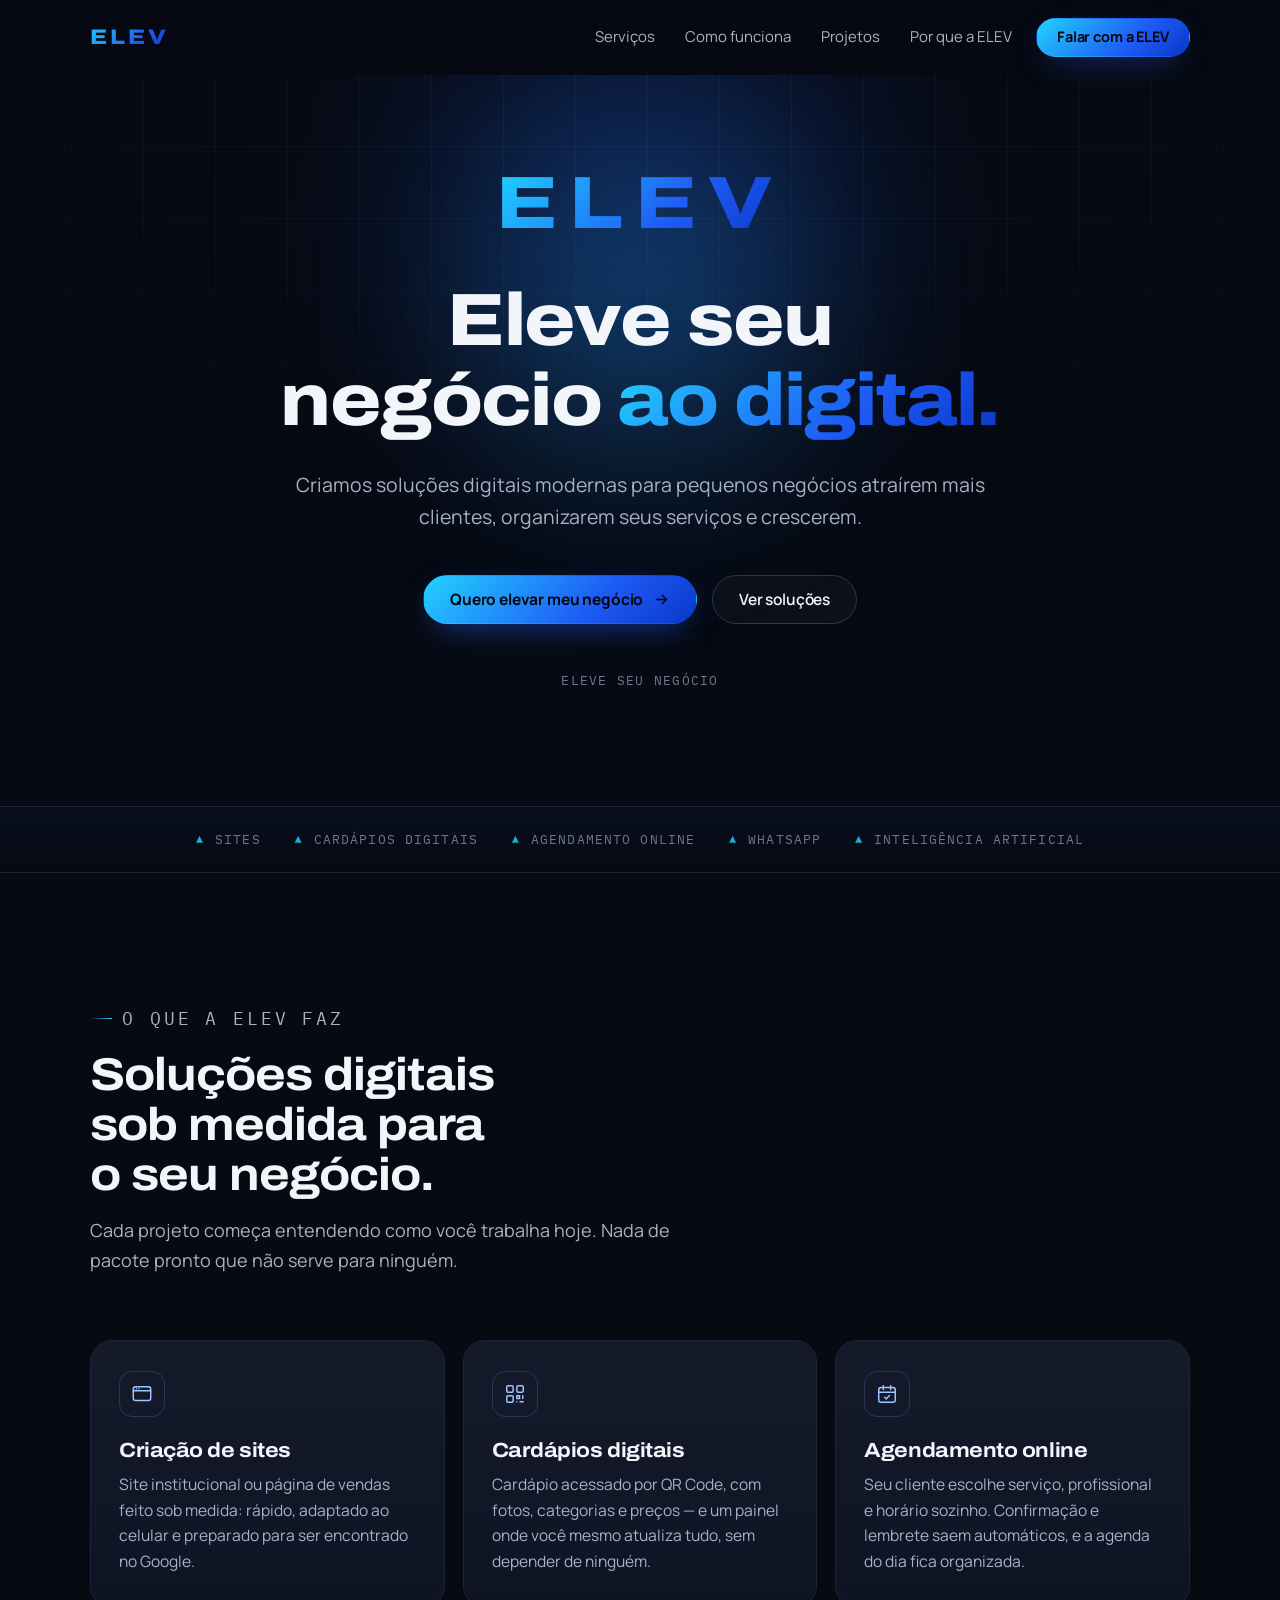
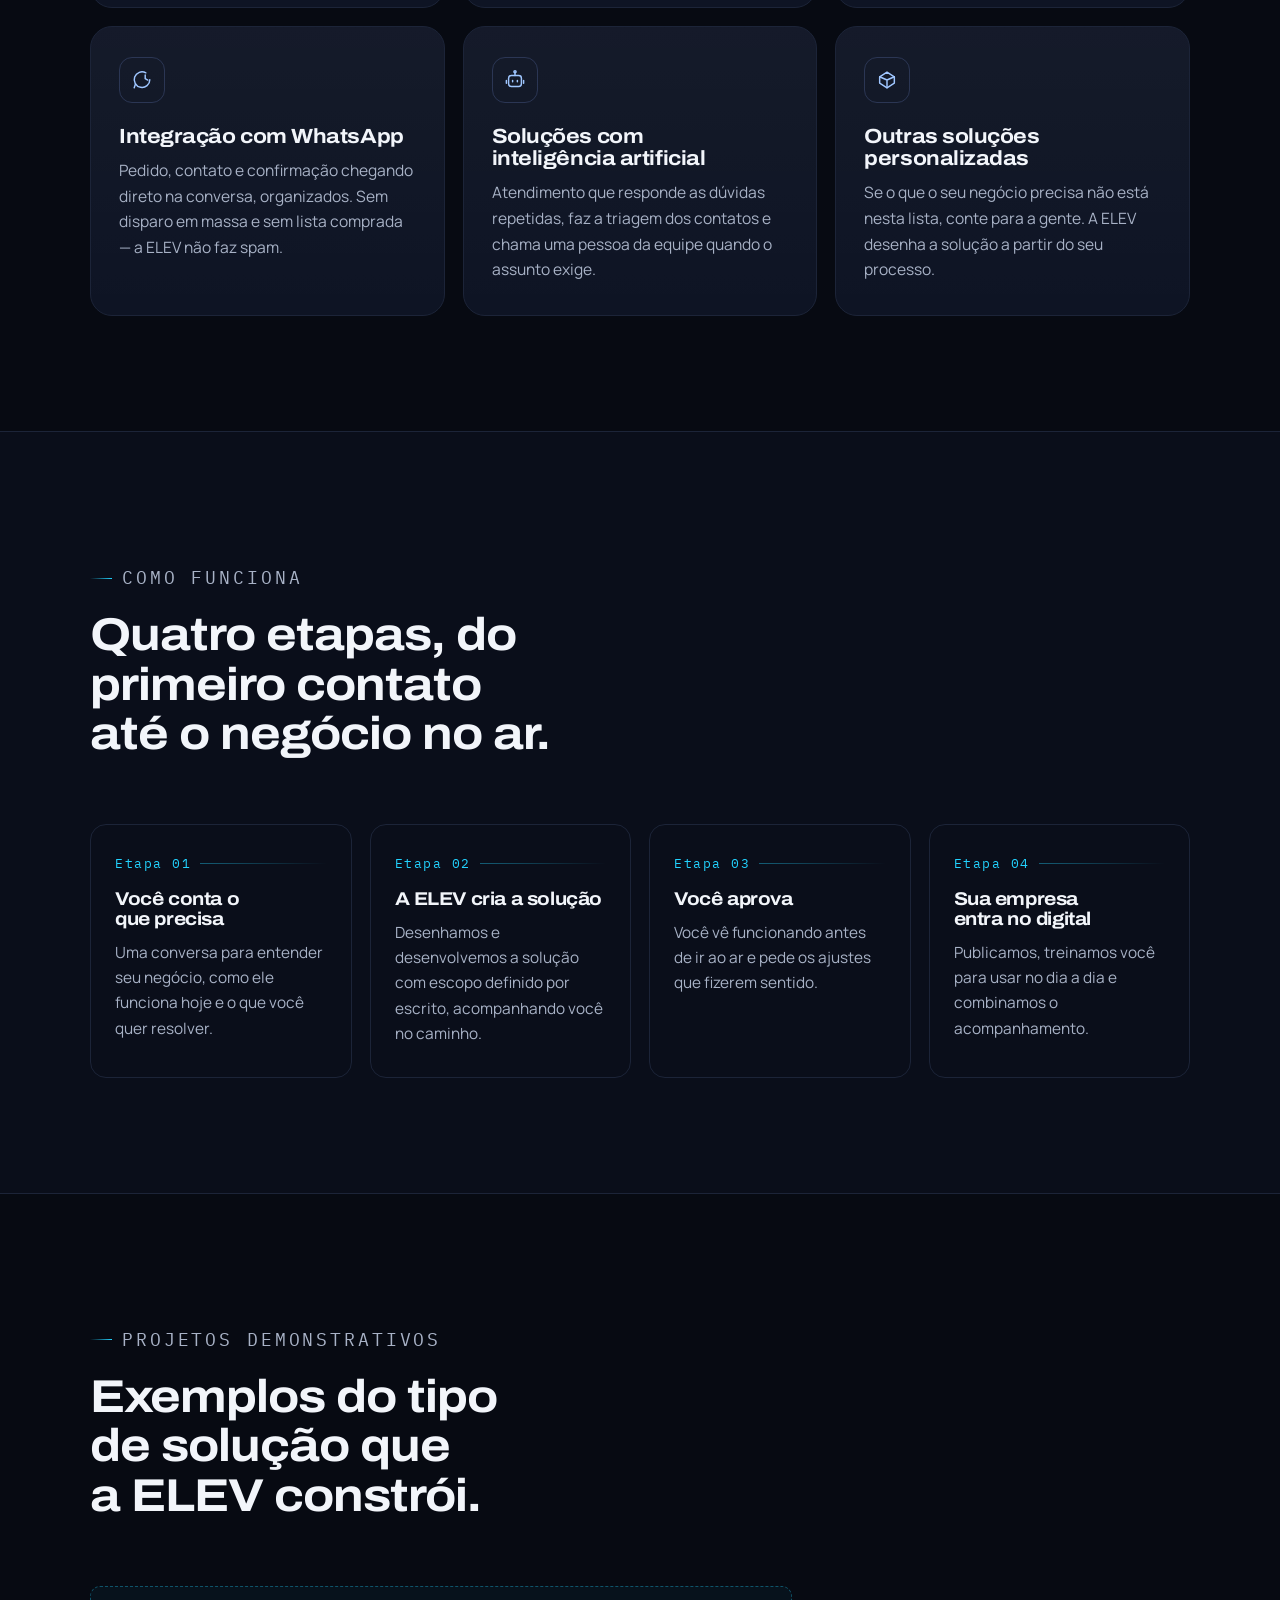
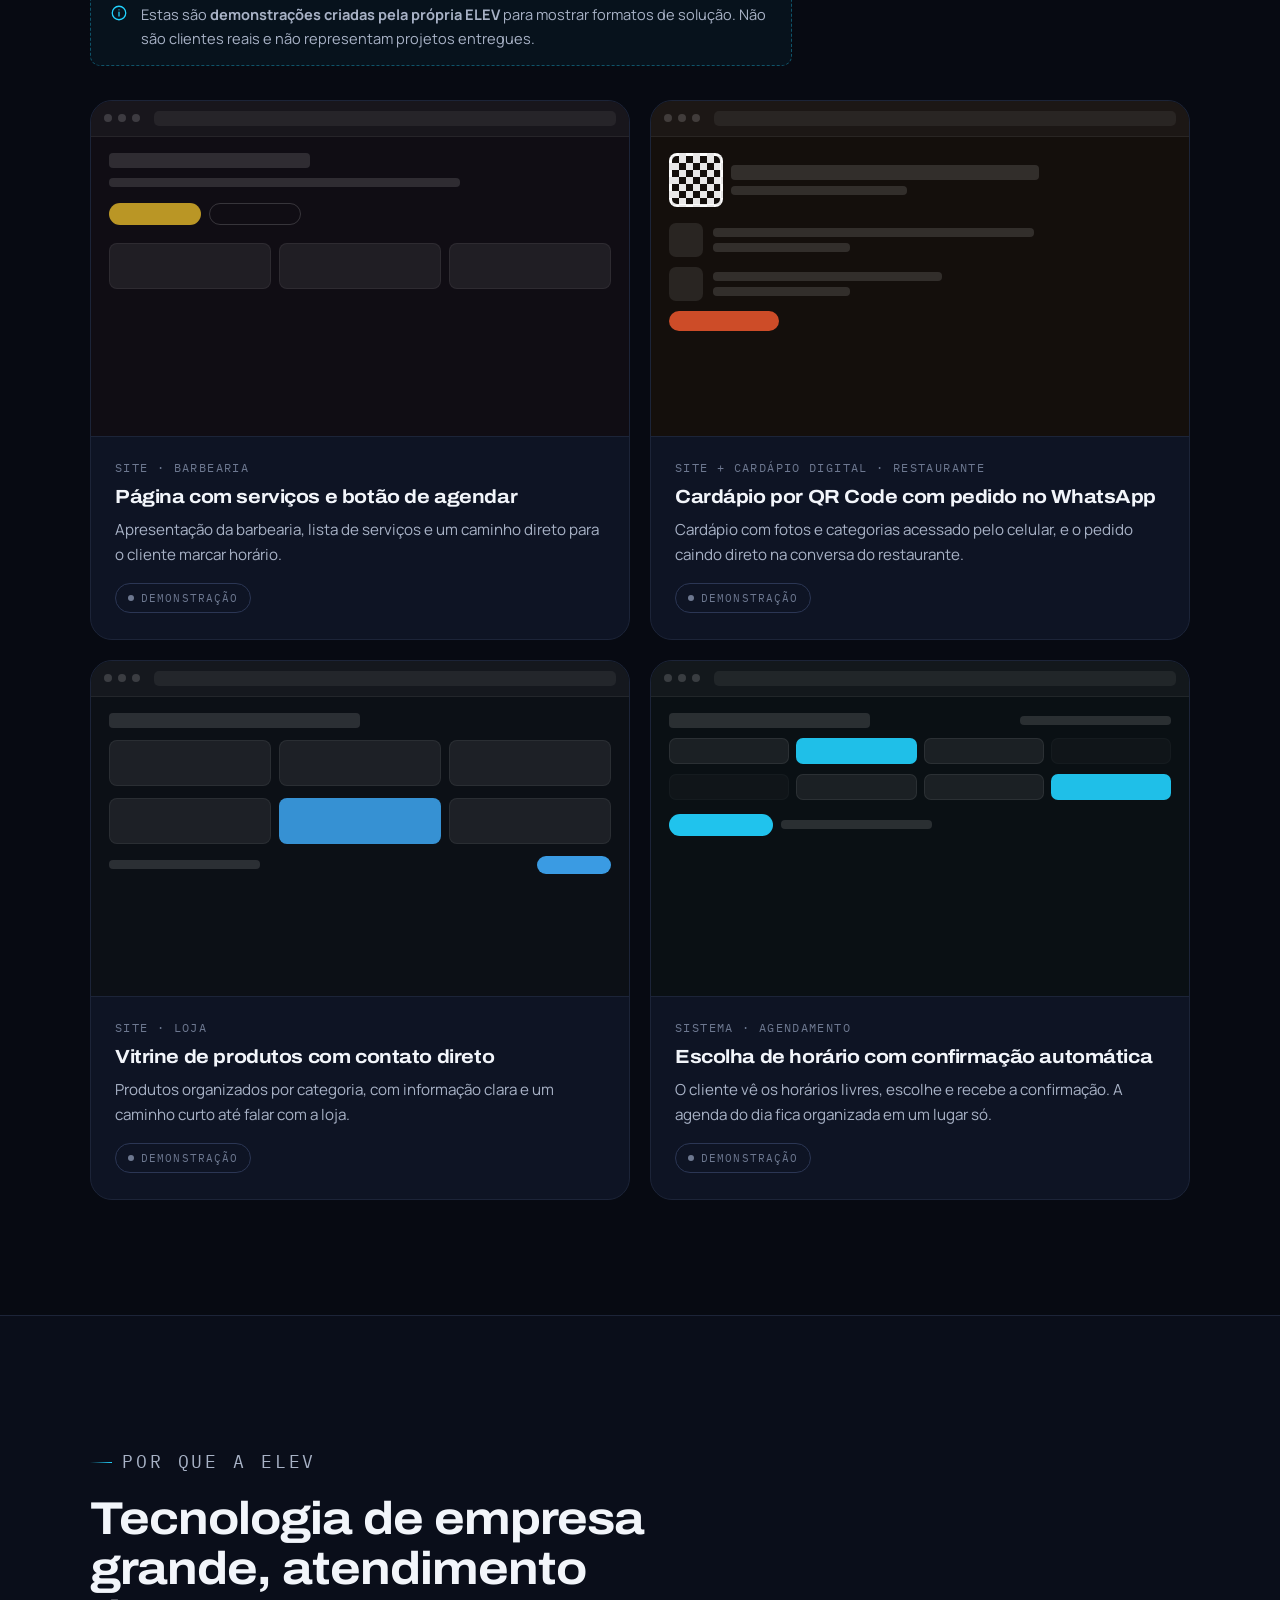
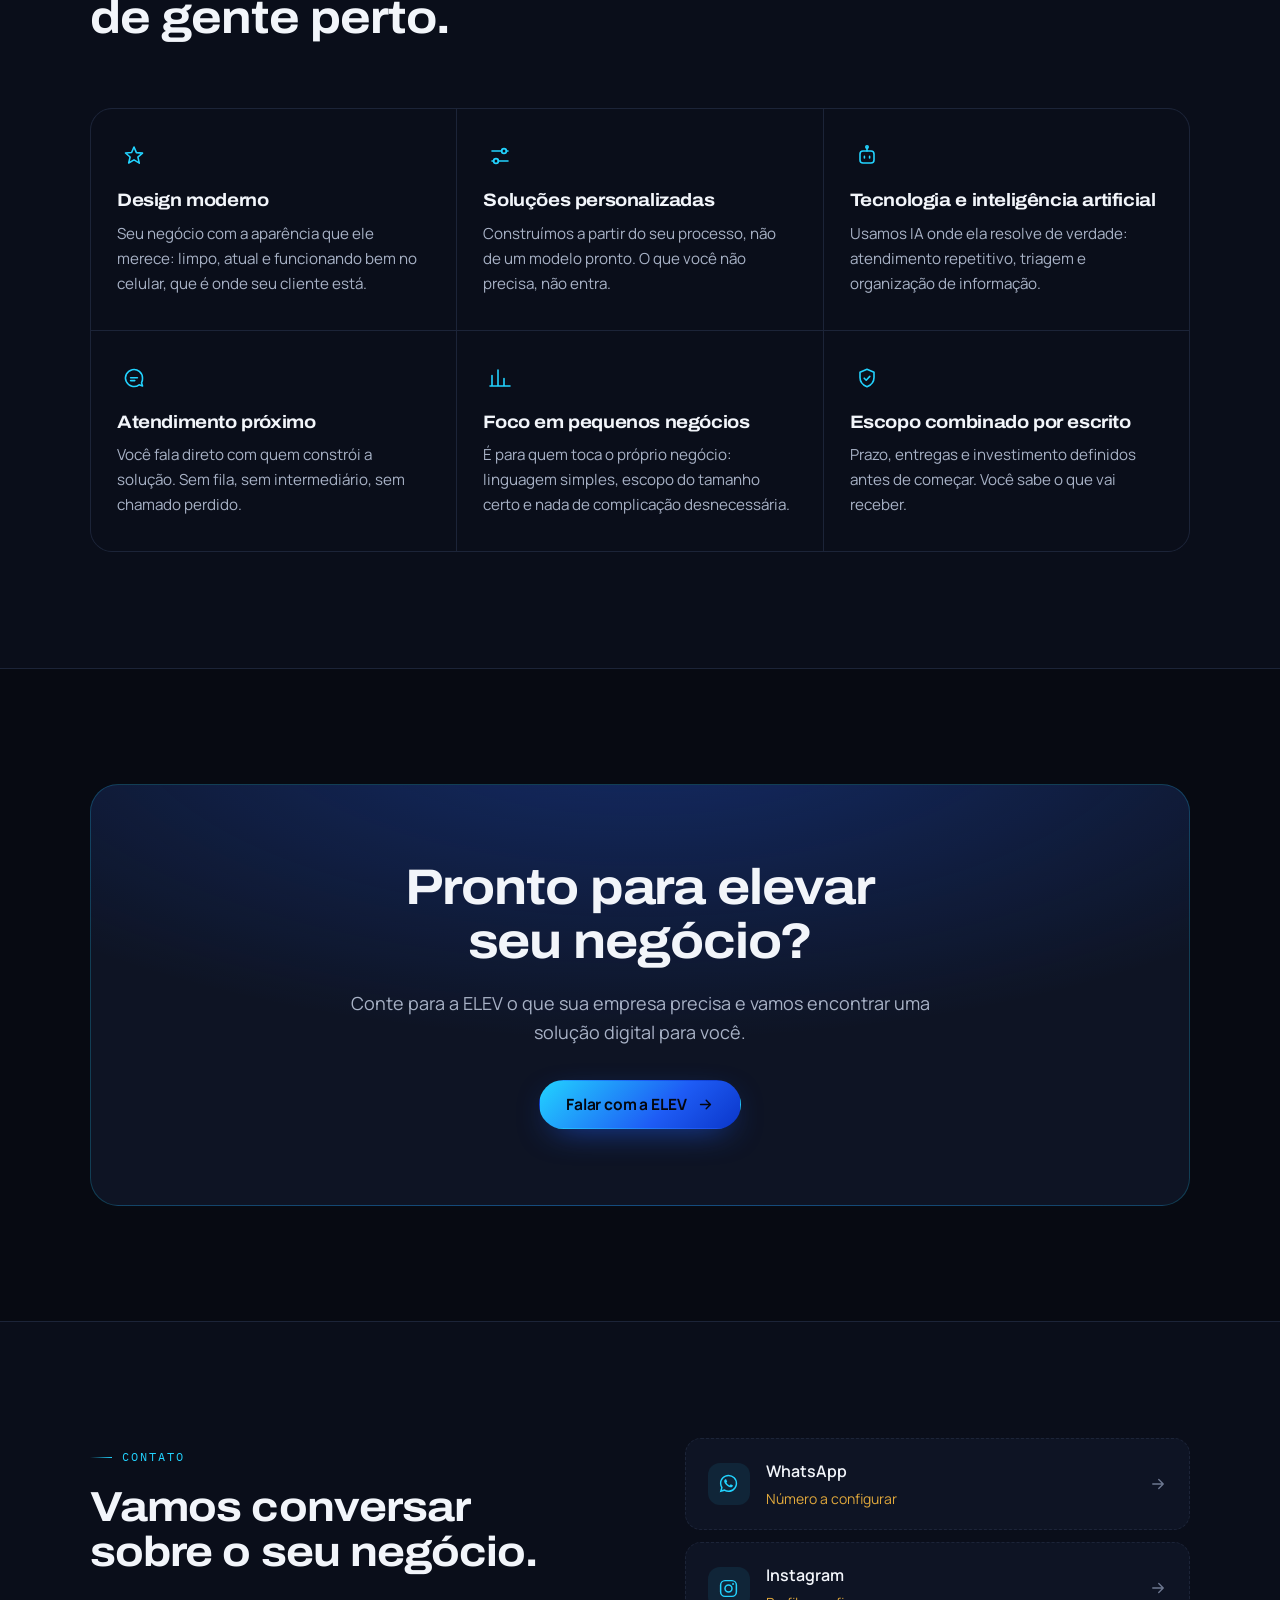
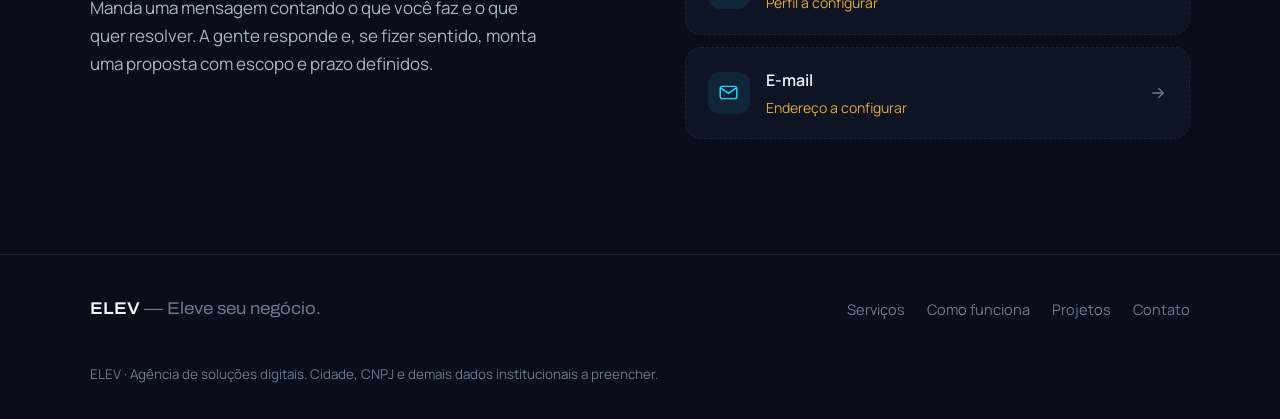
==== site/index.html @ c0f230d8 "Site institucional da ELEV: pagina unica, tema escuro, responsiva Vitrine comercial em site/index.ht" ====
<!doctype html>
<html lang="pt-BR">
<head>
<meta charset="utf-8">
<meta name="viewport" content="width=device-width, initial-scale=1">
<title>ELEV — Eleve seu negócio</title>
<meta name="description" content="A ELEV cria soluções digitais para pequenos negócios: sites, cardápios digitais, agendamento online, integração com WhatsApp e soluções com inteligência artificial.">
<meta name="theme-color" content="#070A12">
<meta property="og:title" content="ELEV — Eleve seu negócio">
<meta property="og:description" content="Soluções digitais modernas para pequenos negócios atraírem mais clientes, organizarem seus serviços e crescerem.">
<meta property="og:type" content="website">
<link rel="preconnect" href="https://fonts.googleapis.com">
<link rel="preconnect" href="https://fonts.gstatic.com" crossorigin>
<link rel="stylesheet" href="https://fonts.googleapis.com/css2?family=Archivo:wdth,wght@100..125,500..800&family=IBM+Plex+Mono:wght@500&family=Manrope:wght@400;500;600&display=swap">
<style>
/* ============================================================
   ELEV — identidade extraída da logo oficial
   ciano #22D3FF no vértice, azul elétrico #1E5CF5 na base,
   forma ascendente com corte diagonal.
   Tema escuro único e deliberado: toda cor é pintada explicitamente.
   ============================================================ */
:root{
  color-scheme: dark;

  --ground:      #070A12;
  --ground-2:    #0A0E1A;
  --surface:     #0E1424;
  --surface-2:   #131B2E;
  --line:        #1C2438;
  --line-strong: #2B3654;

  --ink:   #F2F5FA;
  --ink-2: #A8B2C6;
  --ink-3: #6D7890;

  --cyan:      #22D3FF;
  --blue:      #1E5CF5;
  --blue-deep: #0B36C9;
  --grad: linear-gradient(135deg, var(--cyan) 0%, var(--blue) 62%, var(--blue-deep) 100%);

  --r-sm: 10px;
  --r:    16px;
  --r-lg: 22px;

  --wrap: 1180px;
  --pad: clamp(20px, 5vw, 40px);
  --sec: clamp(76px, 9vw, 132px);

  --t: cubic-bezier(.2,.7,.3,1);
}

*, *::before, *::after{ box-sizing: border-box; }

html{ scroll-behavior: smooth; }
@media (prefers-reduced-motion: reduce){ html{ scroll-behavior: auto; } }

body{
  margin: 0;
  background: var(--ground);
  color: var(--ink);
  font: 400 17px/1.65 Manrope, ui-sans-serif, system-ui, sans-serif;
  -webkit-font-smoothing: antialiased;
  overflow-x: hidden;
}

h1, h2, h3{
  font-family: Archivo, ui-sans-serif, system-ui, sans-serif;
  font-weight: 700;
  font-stretch: 112%;
  letter-spacing: -.022em;
  text-wrap: balance;
  margin: 0;
  line-height: 1.08;
}
p{ margin: 0; }
a{ color: inherit; text-decoration: none; }
img, svg{ display: block; max-width: 100%; }
[hidden]{ display: none !important; }   /* sem isso, o alt da logo ausente vaza na tela */
::selection{ background: rgba(34,211,255,.26); }

:focus-visible{
  outline: 2px solid var(--cyan);
  outline-offset: 3px;
  border-radius: 6px;
}

.wrap{ width: 100%; max-width: var(--wrap); margin-inline: auto; padding-inline: var(--pad); }
.sec{ padding-block: var(--sec); position: relative; }

/* eyebrow ------------------------------------------------------ */
.eyebrow{
  font-family: "IBM Plex Mono", ui-monospace, monospace;
  font-size: 12px;
  letter-spacing: .16em;
  text-transform: uppercase;
  color: var(--cyan);
  display: inline-flex;
  align-items: center;
  gap: 10px;
  margin: 0 0 18px;
}
.eyebrow::before{
  content: "";
  width: 22px; height: 1px;
  background: linear-gradient(90deg, transparent, var(--cyan));
}

.sec-head{ max-width: 62ch; margin-bottom: clamp(40px, 5vw, 64px); }
.sec-head h2{ font-size: clamp(30px, 4.4vw, 46px); }
.sec-head p{ color: var(--ink-2); margin-top: 16px; font-size: clamp(16px, 1.6vw, 18px); }

/* botões ------------------------------------------------------- */
.btn{
  display: inline-flex; align-items: center; justify-content: center; gap: 10px;
  padding: 15px 26px;
  border-radius: 999px;
  font: 600 15.5px/1 Manrope, sans-serif;
  letter-spacing: -.01em;
  border: 1px solid transparent;
  cursor: pointer;
  transition: transform .28s var(--t), box-shadow .28s var(--t),
              background-color .28s var(--t), border-color .28s var(--t), color .28s var(--t);
  will-change: transform;
}
.btn-primary{
  background: var(--grad);
  color: #04060D;
  font-weight: 700;
  box-shadow: 0 10px 34px -14px rgba(30,92,245,.9);
}
.btn-primary:hover{ transform: translateY(-2px); box-shadow: 0 18px 44px -14px rgba(34,211,255,.65); }
.btn-ghost{
  background: rgba(255,255,255,.03);
  border-color: var(--line-strong);
  color: var(--ink);
}
.btn-ghost:hover{ transform: translateY(-2px); border-color: rgba(34,211,255,.5); background: rgba(34,211,255,.06); }
.btn svg{ width: 17px; height: 17px; flex: none; }

@media (prefers-reduced-motion: reduce){
  .btn:hover{ transform: none; }
}

/* header ------------------------------------------------------- */
.header{
  position: sticky; top: 0; z-index: 60;
  background: rgba(7,10,18,.72);
  backdrop-filter: blur(14px);
  border-bottom: 1px solid transparent;
  transition: border-color .3s var(--t), background-color .3s var(--t);
}
.header.stuck{ border-bottom-color: var(--line); background: rgba(7,10,18,.9); }
.header-in{
  display: flex; align-items: center; gap: 24px;
  height: 74px;
}
.brand{ display: flex; align-items: center; gap: 11px; margin-right: auto; }
.brand .mark{ height: 32px; width: auto; }
.brand .word{
  font-family: Archivo, sans-serif;
  font-weight: 800; font-stretch: 118%;
  font-size: 21px; letter-spacing: .14em;
  background: var(--grad);
  -webkit-background-clip: text; background-clip: text; color: transparent;
}
.nav{ display: flex; align-items: center; gap: 30px; }
.nav a{
  font-size: 15px; color: var(--ink-2);
  transition: color .2s var(--t);
  position: relative; padding-block: 4px;
}
.nav a::after{
  content: ""; position: absolute; left: 0; right: 100%; bottom: 0; height: 1px;
  background: var(--grad); transition: right .3s var(--t);
}
.nav a:hover{ color: var(--ink); }
.nav a:hover::after{ right: 0; }
.header .btn{ padding: 11px 20px; font-size: 14.5px; }

.menu-btn{
  display: none;
  width: 42px; height: 42px; padding: 0;
  align-items: center; justify-content: center;
  background: rgba(255,255,255,.04); border: 1px solid var(--line-strong);
  border-radius: 12px; color: var(--ink); cursor: pointer;
}
.menu-btn svg{ width: 20px; height: 20px; }

@media (max-width: 900px){
  .nav, .header .btn-desktop{ display: none; }
  .menu-btn{ display: inline-flex; }
  .header-in{ height: 66px; }
}

/* menu mobile */
.drawer{
  position: fixed; inset: 0; z-index: 70;
  background: rgba(4,6,12,.86);
  backdrop-filter: blur(8px);
  display: grid; place-items: start stretch;
  padding: 84px var(--pad) 32px;
  opacity: 0; visibility: hidden;
  transition: opacity .3s var(--t), visibility .3s var(--t);
}
.drawer[data-open="true"]{ opacity: 1; visibility: visible; }
.drawer nav{ display: grid; gap: 4px; align-content: start; }
.drawer nav a{
  font-family: Archivo, sans-serif; font-weight: 600; font-stretch: 108%;
  font-size: 25px; padding: 15px 0;
  border-bottom: 1px solid var(--line);
  color: var(--ink);
}
.drawer .btn{ margin-top: 28px; width: 100%; }
.drawer-close{
  position: absolute; top: 14px; right: var(--pad);
  width: 44px; height: 44px; display: grid; place-items: center;
  background: rgba(255,255,255,.04); border: 1px solid var(--line-strong);
  border-radius: 12px; color: var(--ink); cursor: pointer;
}

/* hero --------------------------------------------------------- */
.hero{
  position: relative;
  padding-top: clamp(56px, 8vw, 92px);
  padding-bottom: clamp(72px, 9vw, 120px);
  overflow: hidden;
}
.hero-bg{ position: absolute; inset: 0; pointer-events: none; overflow: hidden; }

/* malha técnica, apagando nas bordas */
.hero-bg .grid{
  position: absolute; inset: -1px;
  background-image:
    linear-gradient(to right, rgba(120,150,220,.07) 1px, transparent 1px),
    linear-gradient(to bottom, rgba(120,150,220,.07) 1px, transparent 1px);
  background-size: 72px 72px;
  -webkit-mask-image: radial-gradient(120% 78% at 50% 8%, #000 8%, transparent 72%);
          mask-image: radial-gradient(120% 78% at 50% 8%, #000 8%, transparent 72%);
}
/* brilhos que respiram — a única animação ambiente da página */
.hero-bg .glow{
  position: absolute; border-radius: 50%;
  filter: blur(90px);
  animation: breathe 14s ease-in-out infinite;
}
.hero-bg .glow.a{
  width: min(52vw, 620px); aspect-ratio: 1;
  top: -22%; left: 50%; translate: -50% 0;
  background: radial-gradient(circle, rgba(30,92,245,.42), transparent 68%);
}
.hero-bg .glow.b{
  width: min(38vw, 440px); aspect-ratio: 1;
  top: 2%; left: 50%; translate: -50% 0;
  background: radial-gradient(circle, rgba(34,211,255,.24), transparent 66%);
  animation-delay: -7s;
}
@keyframes breathe{
  0%, 100%{ opacity: .72; transform: scale(1); }
  50%     { opacity: 1;   transform: scale(1.08); }
}
@media (prefers-reduced-motion: reduce){
  .hero-bg .glow{ animation: none; }
}

.hero-in{ position: relative; text-align: center; display: grid; justify-items: center; }

.hero-logo{ margin-bottom: clamp(26px, 4vw, 40px); display: grid; justify-items: center; gap: 14px; }
.hero-logo img{ height: clamp(84px, 13vw, 128px); width: auto; }
/* Reserva tipográfica enquanto o arquivo oficial da logo não está em
   assets/logo-elev.png. Não é o símbolo — é só o nome, em tipografia. */
.hero-logo .fallback{
  font-family: Archivo, sans-serif; font-weight: 800; font-stretch: 120%;
  font-size: clamp(46px, 8vw, 74px); letter-spacing: .16em; line-height: 1;
  background: var(--grad);
  -webkit-background-clip: text; background-clip: text; color: transparent;
}
.hero h1{
  font-size: clamp(38px, 6.6vw, 74px);
  font-weight: 800;
  max-width: 15ch;
}
.hero h1 em{
  font-style: normal;
  background: var(--grad);
  -webkit-background-clip: text; background-clip: text; color: transparent;
}
.hero .sub{
  color: var(--ink-2);
  font-size: clamp(16.5px, 2vw, 19.5px);
  max-width: 58ch;
  margin-top: clamp(20px, 2.6vw, 28px);
}
.hero-cta{ display: flex; flex-wrap: wrap; gap: 14px; justify-content: center; margin-top: clamp(30px, 4vw, 42px); }
.hero-tag{
  margin-top: clamp(30px, 4vw, 46px);
  font-family: "IBM Plex Mono", monospace; font-size: 12.5px; letter-spacing: .1em;
  text-transform: uppercase; color: var(--ink-3);
}
@media (max-width: 560px){
  .hero-cta{ flex-direction: column; align-items: stretch; width: 100%; }
  .hero-cta .btn{ width: 100%; }
}

/* entrada do hero: puramente CSS, sem depender de JS */
@media (prefers-reduced-motion: no-preference){
  .hero-logo, .hero h1, .hero .sub, .hero-cta, .hero-tag{
    animation: rise .8s var(--t) backwards;
  }
  .hero h1{ animation-delay: .08s; }
  .hero .sub{ animation-delay: .16s; }
  .hero-cta{ animation-delay: .24s; }
  .hero-tag{ animation-delay: .32s; }
}
@keyframes rise{ from{ opacity: 0; transform: translateY(16px); } }

/* faixa de serviços em resumo (ancora o hero na oferta real) ----- */
.strip{
  border-block: 1px solid var(--line);
  background: linear-gradient(180deg, rgba(30,92,245,.05), transparent);
}
.strip ul{
  list-style: none; margin: 0; padding: 22px 0;
  display: flex; flex-wrap: wrap; justify-content: center; gap: 10px 34px;
  font-family: "IBM Plex Mono", monospace; font-size: 12.5px;
  letter-spacing: .09em; text-transform: uppercase; color: var(--ink-3);
}
.strip li{ display: flex; align-items: center; gap: 12px; }
.strip li::before{
  content: ""; width: 7px; height: 7px; flex: none;
  clip-path: polygon(50% 0, 100% 100%, 0 100%);
  background: var(--cyan); opacity: .8;
}

/* cards de serviço --------------------------------------------- */
.cards{
  display: grid; gap: 18px;
  grid-template-columns: repeat(3, 1fr);
}
@media (max-width: 980px){ .cards{ grid-template-columns: repeat(2, 1fr); } }
@media (max-width: 620px){ .cards{ grid-template-columns: 1fr; } }

.card{
  position: relative;
  padding: 30px 28px 32px;
  border: 1px solid var(--line);
  border-radius: var(--r-lg);
  background:
    linear-gradient(180deg, rgba(255,255,255,.028), rgba(255,255,255,0)) ,
    var(--surface);
  overflow: hidden;
  transition: border-color .35s var(--t), transform .35s var(--t), background-color .35s var(--t);
}
/* o vértice da logo aparece no hover, no canto superior do card */
.card::before{
  content: "";
  position: absolute; top: -70px; left: 50%; translate: -50% 0;
  width: 220px; height: 140px;
  background: radial-gradient(closest-side, rgba(34,211,255,.28), transparent);
  opacity: 0; transition: opacity .4s var(--t);
}
.card:hover{ transform: translateY(-4px); border-color: rgba(34,211,255,.34); }
.card:hover::before{ opacity: 1; }
.card:hover .card-icon{ border-color: rgba(34,211,255,.45); color: var(--cyan); }

.card-icon{
  position: relative;
  width: 46px; height: 46px; display: grid; place-items: center;
  border: 1px solid var(--line-strong); border-radius: 13px;
  color: #9FC6FF; margin-bottom: 22px;
  transition: color .35s var(--t), border-color .35s var(--t);
}
.card-icon svg{ width: 22px; height: 22px; }
.card h3{ position: relative; font-size: 20.5px; font-weight: 700; }
.card p{ position: relative; color: var(--ink-2); font-size: 15.6px; margin-top: 11px; }

@media (prefers-reduced-motion: reduce){ .card:hover{ transform: none; } }

/* etapas ------------------------------------------------------- */
.steps{ display: grid; gap: 18px; grid-template-columns: repeat(4, 1fr); counter-reset: step; }
@media (max-width: 980px){ .steps{ grid-template-columns: repeat(2, 1fr); } }
@media (max-width: 560px){ .steps{ grid-template-columns: 1fr; } }

.step{
  position: relative; padding: 28px 24px 30px;
  border: 1px solid var(--line); border-radius: var(--r);
  background: var(--ground-2);
  transition: border-color .35s var(--t);
}
.step:hover{ border-color: var(--line-strong); }
.step .n{
  font-family: "IBM Plex Mono", monospace; font-size: 12.5px; letter-spacing: .12em;
  color: var(--cyan); display: flex; align-items: center; gap: 9px; margin-bottom: 16px;
}
.step .n::after{ content: ""; height: 1px; flex: 1; background: linear-gradient(90deg, rgba(34,211,255,.4), transparent); }
.step h3{ font-size: 18.5px; }
.step p{ color: var(--ink-2); font-size: 15.4px; margin-top: 10px; }

/* projetos demonstrativos -------------------------------------- */
.demo-aviso{
  display: flex; align-items: flex-start; gap: 13px;
  padding: 15px 19px; margin-bottom: 34px;
  border: 1px dashed rgba(34,211,255,.34);
  border-radius: var(--r-sm);
  background: rgba(34,211,255,.045);
  color: var(--ink-2); font-size: 14.6px; max-width: 78ch;
}
.demo-aviso svg{ width: 18px; height: 18px; color: var(--cyan); flex: none; margin-top: 2px; }

.demos{ display: grid; gap: 20px; grid-template-columns: repeat(2, 1fr); }
@media (max-width: 780px){ .demos{ grid-template-columns: 1fr; } }

.demo{
  border: 1px solid var(--line); border-radius: var(--r-lg);
  background: var(--surface); overflow: hidden;
  transition: border-color .35s var(--t), transform .35s var(--t);
}
.demo:hover{ transform: translateY(-4px); border-color: var(--line-strong); }
@media (prefers-reduced-motion: reduce){ .demo:hover{ transform: none; } }

.shot{
  aspect-ratio: 16 / 10;
  background: var(--sh-bg, #0B1120);
  border-bottom: 1px solid var(--line);
  padding: 0; overflow: hidden;
  display: grid; grid-template-rows: auto 1fr;
}
.shot-bar{
  display: flex; align-items: center; gap: 6px;
  padding: 10px 13px;
  background: rgba(255,255,255,.035);
  border-bottom: 1px solid rgba(255,255,255,.06);
}
.shot-bar i{ width: 8px; height: 8px; border-radius: 50%; background: rgba(255,255,255,.16); }
.shot-bar span{
  margin-left: 8px; height: 15px; flex: 1; border-radius: 5px;
  background: rgba(255,255,255,.06);
}
.shot-body{ padding: 16px 18px; display: grid; align-content: start; gap: 10px; overflow: hidden; }

/* peças do wireframe */
.bar{ height: 9px; border-radius: 4px; background: rgba(255,255,255,.13); }
.bar.w70{ width: 70%; } .bar.w50{ width: 50%; } .bar.w40{ width: 40%; } .bar.w30{ width: 30%; }
.bar.tall{ height: 15px; }
.bar.accent{ background: var(--sh-accent, #22D3FF); opacity: .9; }
.pill{
  height: 22px; width: 92px; border-radius: 999px;
  background: var(--sh-accent, #22D3FF); opacity: .92;
}
.pill.ghost{ background: transparent; border: 1px solid rgba(255,255,255,.18); }
.row{ display: flex; gap: 8px; align-items: center; }
.tiles{ display: grid; grid-template-columns: repeat(3, 1fr); gap: 8px; margin-top: 2px; }
.tile{ height: 46px; border-radius: 8px; background: rgba(255,255,255,.07); border: 1px solid rgba(255,255,255,.06); }
.tile.on{ background: var(--sh-accent, #22D3FF); opacity: .85; border-color: transparent; }
.slots{ display: grid; grid-template-columns: repeat(4, 1fr); gap: 7px; }
.slot{ height: 26px; border-radius: 7px; background: rgba(255,255,255,.07); border: 1px solid rgba(255,255,255,.07); }
.slot.on{ background: var(--sh-accent, #22D3FF); opacity: .9; border-color: transparent; }
.slot.off{ opacity: .35; }
.qr{
  width: 54px; height: 54px; border-radius: 8px; flex: none;
  background:
    conic-gradient(from 0deg, rgba(255,255,255,.9) 25%, transparent 0 50%, rgba(255,255,255,.9) 0 75%, transparent 0);
  background-size: 14px 14px;
  border: 3px solid rgba(255,255,255,.9);
}
.list-item{ display: flex; align-items: center; gap: 10px; }
.thumb{ width: 34px; height: 34px; border-radius: 7px; background: rgba(255,255,255,.09); flex: none; }
.grow{ flex: 1; display: grid; gap: 6px; }

.demo-meta{ padding: 22px 24px 26px; }
.demo-meta .tipo{
  font-family: "IBM Plex Mono", monospace; font-size: 11.5px; letter-spacing: .12em;
  text-transform: uppercase; color: var(--ink-3);
}
.demo-meta h3{ font-size: 19px; margin-top: 9px; }
.demo-meta p{ color: var(--ink-2); font-size: 15.2px; margin-top: 9px; }
.badge-demo{
  display: inline-flex; align-items: center; gap: 7px;
  margin-top: 16px; padding: 5px 12px;
  border: 1px solid var(--line-strong); border-radius: 999px;
  font-family: "IBM Plex Mono", monospace; font-size: 11px;
  letter-spacing: .1em; text-transform: uppercase; color: var(--ink-3);
}
.badge-demo::before{ content: ""; width: 6px; height: 6px; border-radius: 50%; background: var(--ink-3); }

/* por que a elev ----------------------------------------------- */
.why{ display: grid; grid-template-columns: repeat(3, 1fr); gap: 1px; background: var(--line);
      border: 1px solid var(--line); border-radius: var(--r-lg); overflow: hidden; }
@media (max-width: 900px){ .why{ grid-template-columns: repeat(2, 1fr); } }
@media (max-width: 600px){ .why{ grid-template-columns: 1fr; } }
.why-item{
  background: var(--ground-2); padding: 30px 26px 34px;
  transition: background-color .35s var(--t);
}
.why-item:hover{ background: var(--surface-2); }
.why-item .k{
  width: 34px; height: 34px; margin-bottom: 18px;
  display: grid; place-items: center; color: var(--cyan);
}
.why-item .k svg{ width: 24px; height: 24px; }
.why-item h3{ font-size: 18px; }
.why-item p{ color: var(--ink-2); font-size: 15.2px; margin-top: 10px; }

/* cta ----------------------------------------------------------- */
.cta-box{
  position: relative; overflow: hidden;
  border: 1px solid rgba(34,211,255,.22);
  border-radius: 28px;
  padding: clamp(44px, 6vw, 76px) var(--pad);
  text-align: center;
  background:
    radial-gradient(120% 130% at 50% -20%, rgba(30,92,245,.34), transparent 62%),
    var(--surface);
}
.cta-box h2{ font-size: clamp(30px, 4.6vw, 50px); max-width: 18ch; margin-inline: auto; }
.cta-box p{ color: var(--ink-2); max-width: 54ch; margin: 20px auto 0; font-size: clamp(16px, 1.8vw, 18px); }
.cta-box .btn{ margin-top: 32px; }

/* contato ------------------------------------------------------- */
.contato{ display: grid; grid-template-columns: 1.05fr 1fr; gap: clamp(28px, 5vw, 64px); align-items: start; }
@media (max-width: 860px){ .contato{ grid-template-columns: 1fr; } }

.canais{ display: grid; gap: 12px; }
.canal{
  display: flex; align-items: center; gap: 16px;
  padding: 19px 22px;
  border: 1px solid var(--line); border-radius: var(--r);
  background: var(--surface);
  transition: border-color .3s var(--t), transform .3s var(--t), background-color .3s var(--t);
}
.canal:hover{ border-color: rgba(34,211,255,.4); transform: translateX(3px); background: var(--surface-2); }
.canal .ic{ width: 42px; height: 42px; flex: none; display: grid; place-items: center;
  border-radius: 12px; background: rgba(34,211,255,.09); color: var(--cyan); }
.canal .ic svg{ width: 21px; height: 21px; }
.canal .txt{ display: grid; gap: 3px; min-width: 0; }
.canal .txt b{ font-weight: 600; font-size: 16px; }
.canal .txt span{ color: var(--ink-3); font-size: 14px; word-break: break-word; }
.canal .seta{ margin-left: auto; color: var(--ink-3); flex: none; }
.canal[data-pendente="true"]{ border-style: dashed; cursor: default; }
.canal[data-pendente="true"]:hover{ transform: none; border-color: var(--line-strong); }
.canal[data-pendente="true"] .txt span{ color: #E0A83C; }

@media (prefers-reduced-motion: reduce){ .canal:hover{ transform: none; } }

/* rodapé -------------------------------------------------------- */
.footer{ border-top: 1px solid var(--line); background: var(--ground-2); }
.footer-in{
  display: flex; flex-wrap: wrap; gap: 26px 40px;
  align-items: center; justify-content: space-between;
  padding-block: 40px;
}
.footer .slogan{ font-family: Archivo, sans-serif; font-weight: 600; font-stretch: 110%; font-size: 17px; }
.footer .slogan span{ color: var(--ink-3); font-weight: 400; }
.footer-links{ display: flex; flex-wrap: wrap; gap: 22px; font-size: 14.6px; color: var(--ink-3); }
.footer-links a:hover{ color: var(--ink); }
.footer .fine{ width: 100%; color: var(--ink-3); font-size: 13.4px; padding-bottom: 34px; }

/* reveal: some só quando o JS assume o controle, e sempre volta ---- */
.js .reveal{ opacity: 0; transform: translateY(18px); }
.js .reveal.in{
  opacity: 1; transform: none;
  transition: opacity .7s var(--t), transform .7s var(--t);
}
@media (prefers-reduced-motion: reduce){
  .js .reveal{ opacity: 1; transform: none; }
}
</style>
</head>
<body>

<a class="btn btn-ghost" href="#conteudo" style="position:absolute;left:-9999px;top:0" onfocus="this.style.left='12px';this.style.top='12px';this.style.zIndex='99'" onblur="this.style.left='-9999px'">Pular para o conteúdo</a>

<!-- ============================ HEADER ============================ -->
<header class="header" id="header">
  <div class="wrap header-in">
    <a class="brand" href="#topo" aria-label="ELEV — página inicial">
      <img class="mark" src="assets/logo-elev.png" alt="" data-logo hidden>
      <span class="word">ELEV</span>
    </a>

    <nav class="nav" aria-label="Navegação principal">
      <a href="#servicos">Serviços</a>
      <a href="#como-funciona">Como funciona</a>
      <a href="#projetos">Projetos</a>
      <a href="#por-que">Por que a ELEV</a>
    </nav>

    <a class="btn btn-primary btn-desktop" href="#contato">Falar com a ELEV</a>

    <button class="menu-btn" id="menuBtn" aria-label="Abrir menu" aria-expanded="false" aria-controls="drawer">
      <svg viewBox="0 0 24 24" fill="none" stroke="currentColor" stroke-width="1.8" stroke-linecap="round"><path d="M4 7h16M4 12h16M4 17h16"/></svg>
    </button>
  </div>
</header>

<div class="drawer" id="drawer" data-open="false">
  <button class="drawer-close" id="drawerClose" aria-label="Fechar menu">
    <svg viewBox="0 0 24 24" width="20" height="20" fill="none" stroke="currentColor" stroke-width="1.8" stroke-linecap="round"><path d="M6 6l12 12M18 6L6 18"/></svg>
  </button>
  <nav aria-label="Navegação">
    <a href="#servicos">Serviços</a>
    <a href="#como-funciona">Como funciona</a>
    <a href="#projetos">Projetos</a>
    <a href="#por-que">Por que a ELEV</a>
    <a href="#contato">Contato</a>
    <a class="btn btn-primary" href="#contato">Falar com a ELEV</a>
  </nav>
</div>

<main id="conteudo">

<!-- ============================= HERO ============================= -->
<section class="hero" id="topo">
  <div class="hero-bg" aria-hidden="true">
    <div class="grid"></div>
    <div class="glow a"></div>
    <div class="glow b"></div>
  </div>

  <div class="wrap hero-in">
    <div class="hero-logo">
      <!-- Coloque o arquivo oficial em site/assets/logo-elev.png (ou .svg).
           Enquanto ele não existir, fica só o nome em tipografia. -->
      <img src="assets/logo-elev.png" alt="ELEV" data-logo hidden>
      <span class="fallback" data-logo-fallback>ELEV</span>
    </div>

    <h1>Eleve seu negócio <em>ao digital.</em></h1>

    <p class="sub">Criamos soluções digitais modernas para pequenos negócios atraírem mais clientes, organizarem seus serviços e crescerem.</p>

    <div class="hero-cta">
      <a class="btn btn-primary" href="#contato">
        Quero elevar meu negócio
        <svg viewBox="0 0 24 24" fill="none" stroke="currentColor" stroke-width="2" stroke-linecap="round" stroke-linejoin="round"><path d="M5 12h13M13 6l6 6-6 6"/></svg>
      </a>
      <a class="btn btn-ghost" href="#servicos">Ver soluções</a>
    </div>

    <p class="hero-tag">Eleve seu negócio</p>
  </div>
</section>

<div class="strip">
  <div class="wrap">
    <ul>
      <li>Sites</li>
      <li>Cardápios digitais</li>
      <li>Agendamento online</li>
      <li>WhatsApp</li>
      <li>Inteligência artificial</li>
    </ul>
  </div>
</div>

<!-- =========================== SERVIÇOS =========================== -->
<section class="sec" id="servicos">
  <div class="wrap">
    <div class="sec-head reveal">
      <p class="eyebrow">O que a ELEV faz</p>
      <h2>Soluções digitais sob medida para o seu negócio.</h2>
      <p>Cada projeto começa entendendo como você trabalha hoje. Nada de pacote pronto que não serve para ninguém.</p>
    </div>

    <div class="cards">
      <article class="card reveal">
        <div class="card-icon">
          <svg viewBox="0 0 24 24" fill="none" stroke="currentColor" stroke-width="1.6" stroke-linecap="round" stroke-linejoin="round"><rect x="2.5" y="4" width="19" height="15" rx="2.5"/><path d="M2.5 8.5h19M6 6.2h.01M8.6 6.2h.01"/></svg>
        </div>
        <h3>Criação de sites</h3>
        <p>Site institucional ou página de vendas feito sob medida: rápido, adaptado ao celular e preparado para ser encontrado no Google.</p>
      </article>

      <article class="card reveal">
        <div class="card-icon">
          <svg viewBox="0 0 24 24" fill="none" stroke="currentColor" stroke-width="1.6" stroke-linecap="round" stroke-linejoin="round"><rect x="3" y="3" width="7" height="7" rx="1.6"/><rect x="14" y="3" width="7" height="7" rx="1.6"/><rect x="3" y="14" width="7" height="7" rx="1.6"/><path d="M14 14h3v3h-3zM20.5 14v3M17.5 20.5h3.5M14 20.5h.01"/></svg>
        </div>
        <h3>Cardápios digitais</h3>
        <p>Cardápio acessado por QR Code, com fotos, categorias e preços — e um painel onde você mesmo atualiza tudo, sem depender de ninguém.</p>
      </article>

      <article class="card reveal">
        <div class="card-icon">
          <svg viewBox="0 0 24 24" fill="none" stroke="currentColor" stroke-width="1.6" stroke-linecap="round" stroke-linejoin="round"><rect x="3" y="5" width="18" height="16" rx="2.5"/><path d="M3 10h18M8 3v4M16 3v4"/><path d="M9.5 15.5l1.8 1.8 3.4-3.6"/></svg>
        </div>
        <h3>Agendamento online</h3>
        <p>Seu cliente escolhe serviço, profissional e horário sozinho. Confirmação e lembrete saem automáticos, e a agenda do dia fica organizada.</p>
      </article>

      <article class="card reveal">
        <div class="card-icon">
          <svg viewBox="0 0 24 24" fill="none" stroke="currentColor" stroke-width="1.6" stroke-linecap="round" stroke-linejoin="round"><path d="M20.5 11.6a8.5 8.5 0 1 1-4.3-7.4"/><path d="M3.5 20.5l1.4-4.1"/><path d="M15.5 6.5v4l2.8 1.6"/></svg>
        </div>
        <h3>Integração com WhatsApp</h3>
        <p>Pedido, contato e confirmação chegando direto na conversa, organizados. Sem disparo em massa e sem lista comprada — a ELEV não faz spam.</p>
      </article>

      <article class="card reveal">
        <div class="card-icon">
          <svg viewBox="0 0 24 24" fill="none" stroke="currentColor" stroke-width="1.6" stroke-linecap="round" stroke-linejoin="round"><rect x="5" y="7" width="14" height="12" rx="3"/><path d="M12 7V3.6M9.4 12.4v1.6M14.6 12.4v1.6M2.6 12.5v3M21.4 12.5v3"/><circle cx="12" cy="3" r="1.2"/></svg>
        </div>
        <h3>Soluções com inteligência artificial</h3>
        <p>Atendimento que responde as dúvidas repetidas, faz a triagem dos contatos e chama uma pessoa da equipe quando o assunto exige.</p>
      </article>

      <article class="card reveal">
        <div class="card-icon">
          <svg viewBox="0 0 24 24" fill="none" stroke="currentColor" stroke-width="1.6" stroke-linecap="round" stroke-linejoin="round"><path d="M12 3.5l8 5v7l-8 5-8-5v-7z"/><path d="M12 12l8-3.5M12 12v8.5M12 12L4 8.5"/></svg>
        </div>
        <h3>Outras soluções personalizadas</h3>
        <p>Se o que o seu negócio precisa não está nesta lista, conte para a gente. A ELEV desenha a solução a partir do seu processo.</p>
      </article>
    </div>
  </div>
</section>

<!-- ========================= COMO FUNCIONA ========================= -->
<section class="sec" id="como-funciona" style="background:var(--ground-2);border-block:1px solid var(--line)">
  <div class="wrap">
    <div class="sec-head reveal">
      <p class="eyebrow">Como funciona</p>
      <h2>Quatro etapas, do primeiro contato até o negócio no ar.</h2>
    </div>

    <div class="steps">
      <article class="step reveal">
        <div class="n">Etapa 01</div>
        <h3>Você conta o que precisa</h3>
        <p>Uma conversa para entender seu negócio, como ele funciona hoje e o que você quer resolver.</p>
      </article>
      <article class="step reveal">
        <div class="n">Etapa 02</div>
        <h3>A ELEV cria a solução</h3>
        <p>Desenhamos e desenvolvemos a solução com escopo definido por escrito, acompanhando você no caminho.</p>
      </article>
      <article class="step reveal">
        <div class="n">Etapa 03</div>
        <h3>Você aprova</h3>
        <p>Você vê funcionando antes de ir ao ar e pede os ajustes que fizerem sentido.</p>
      </article>
      <article class="step reveal">
        <div class="n">Etapa 04</div>
        <h3>Sua empresa entra no digital</h3>
        <p>Publicamos, treinamos você para usar no dia a dia e combinamos o acompanhamento.</p>
      </article>
    </div>
  </div>
</section>

<!-- =========================== PROJETOS =========================== -->
<section class="sec" id="projetos">
  <div class="wrap">
    <div class="sec-head reveal">
      <p class="eyebrow">Projetos demonstrativos</p>
      <h2>Exemplos do tipo de solução que a ELEV constrói.</h2>
    </div>

    <div class="demo-aviso reveal">
      <svg viewBox="0 0 24 24" fill="none" stroke="currentColor" stroke-width="1.7" stroke-linecap="round"><circle cx="12" cy="12" r="9"/><path d="M12 11v5M12 7.8h.01"/></svg>
      <span>Estas são <strong>demonstrações criadas pela própria ELEV</strong> para mostrar formatos de solução. Não são clientes reais e não representam projetos entregues.</span>
    </div>

    <div class="demos">

      <article class="demo reveal">
        <div class="shot" style="--sh-bg:#100D14;--sh-accent:#C9A227">
          <div class="shot-bar"><i></i><i></i><i></i><span></span></div>
          <div class="shot-body">
            <div class="bar tall w40"></div>
            <div class="bar w70"></div>
            <div class="row" style="margin-top:6px"><div class="pill"></div><div class="pill ghost"></div></div>
            <div class="tiles" style="margin-top:8px"><div class="tile"></div><div class="tile"></div><div class="tile"></div></div>
          </div>
        </div>
        <div class="demo-meta">
          <div class="tipo">Site · Barbearia</div>
          <h3>Página com serviços e botão de agendar</h3>
          <p>Apresentação da barbearia, lista de serviços e um caminho direto para o cliente marcar horário.</p>
          <span class="badge-demo">Demonstração</span>
        </div>
      </article>

      <article class="demo reveal">
        <div class="shot" style="--sh-bg:#140F0C;--sh-accent:#E2542C">
          <div class="shot-bar"><i></i><i></i><i></i><span></span></div>
          <div class="shot-body">
            <div class="row"><div class="qr"></div><div class="grow"><div class="bar tall w70"></div><div class="bar w40"></div></div></div>
            <div class="list-item" style="margin-top:6px"><div class="thumb"></div><div class="grow"><div class="bar w70"></div><div class="bar w30"></div></div></div>
            <div class="list-item"><div class="thumb"></div><div class="grow"><div class="bar w50"></div><div class="bar w30"></div></div></div>
            <div class="row"><div class="bar accent" style="height:20px;width:110px;border-radius:999px"></div></div>
          </div>
        </div>
        <div class="demo-meta">
          <div class="tipo">Site + cardápio digital · Restaurante</div>
          <h3>Cardápio por QR Code com pedido no WhatsApp</h3>
          <p>Cardápio com fotos e categorias acessado pelo celular, e o pedido caindo direto na conversa do restaurante.</p>
          <span class="badge-demo">Demonstração</span>
        </div>
      </article>

      <article class="demo reveal">
        <div class="shot" style="--sh-bg:#0C1016;--sh-accent:#3EA8F5">
          <div class="shot-bar"><i></i><i></i><i></i><span></span></div>
          <div class="shot-body">
            <div class="bar tall w50"></div>
            <div class="tiles"><div class="tile"></div><div class="tile"></div><div class="tile"></div></div>
            <div class="tiles"><div class="tile"></div><div class="tile on"></div><div class="tile"></div></div>
            <div class="row" style="margin-top:2px"><div class="bar w30"></div><div class="pill" style="margin-left:auto;width:74px;height:18px"></div></div>
          </div>
        </div>
        <div class="demo-meta">
          <div class="tipo">Site · Loja</div>
          <h3>Vitrine de produtos com contato direto</h3>
          <p>Produtos organizados por categoria, com informação clara e um caminho curto até falar com a loja.</p>
          <span class="badge-demo">Demonstração</span>
        </div>
      </article>

      <article class="demo reveal">
        <div class="shot" style="--sh-bg:#0A1014;--sh-accent:#22D3FF">
          <div class="shot-bar"><i></i><i></i><i></i><span></span></div>
          <div class="shot-body">
            <div class="row"><div class="bar tall w40"></div><div class="bar w30" style="margin-left:auto"></div></div>
            <div class="slots"><div class="slot"></div><div class="slot on"></div><div class="slot"></div><div class="slot off"></div></div>
            <div class="slots"><div class="slot off"></div><div class="slot"></div><div class="slot"></div><div class="slot on"></div></div>
            <div class="row" style="margin-top:4px"><div class="pill" style="width:104px"></div><div class="bar w30"></div></div>
          </div>
        </div>
        <div class="demo-meta">
          <div class="tipo">Sistema · Agendamento</div>
          <h3>Escolha de horário com confirmação automática</h3>
          <p>O cliente vê os horários livres, escolhe e recebe a confirmação. A agenda do dia fica organizada em um lugar só.</p>
          <span class="badge-demo">Demonstração</span>
        </div>
      </article>

    </div>
  </div>
</section>

<!-- ========================== POR QUE ELEV ========================== -->
<section class="sec" id="por-que" style="background:var(--ground-2);border-block:1px solid var(--line)">
  <div class="wrap">
    <div class="sec-head reveal">
      <p class="eyebrow">Por que a ELEV</p>
      <h2>Tecnologia de empresa grande, atendimento de gente perto.</h2>
    </div>

    <div class="why reveal">
      <div class="why-item">
        <div class="k"><svg viewBox="0 0 24 24" fill="none" stroke="currentColor" stroke-width="1.6" stroke-linecap="round" stroke-linejoin="round"><path d="M12 3l2.4 5.6 6.1.5-4.6 4 1.4 6-5.3-3.2L6.7 19l1.4-6-4.6-4 6.1-.5z"/></svg></div>
        <h3>Design moderno</h3>
        <p>Seu negócio com a aparência que ele merece: limpo, atual e funcionando bem no celular, que é onde seu cliente está.</p>
      </div>
      <div class="why-item">
        <div class="k"><svg viewBox="0 0 24 24" fill="none" stroke="currentColor" stroke-width="1.6" stroke-linecap="round" stroke-linejoin="round"><path d="M4 7h10M18 7h2M4 17h2M10 17h10"/><circle cx="16" cy="7" r="2.4"/><circle cx="8" cy="17" r="2.4"/></svg></div>
        <h3>Soluções personalizadas</h3>
        <p>Construímos a partir do seu processo, não de um modelo pronto. O que você não precisa, não entra.</p>
      </div>
      <div class="why-item">
        <div class="k"><svg viewBox="0 0 24 24" fill="none" stroke="currentColor" stroke-width="1.6" stroke-linecap="round" stroke-linejoin="round"><rect x="5" y="7" width="14" height="12" rx="3"/><path d="M12 7V3.6M9.4 12.4v1.6M14.6 12.4v1.6"/><circle cx="12" cy="3" r="1.2"/></svg></div>
        <h3>Tecnologia e inteligência artificial</h3>
        <p>Usamos IA onde ela resolve de verdade: atendimento repetitivo, triagem e organização de informação.</p>
      </div>
      <div class="why-item">
        <div class="k"><svg viewBox="0 0 24 24" fill="none" stroke="currentColor" stroke-width="1.6" stroke-linecap="round" stroke-linejoin="round"><path d="M20.5 12a8.5 8.5 0 1 0-3.4 6.8L20.5 20l-1-3.2A8.4 8.4 0 0 0 20.5 12z"/><path d="M8.6 11.8h6.8M8.6 14.6h4.2"/></svg></div>
        <h3>Atendimento próximo</h3>
        <p>Você fala direto com quem constrói a solução. Sem fila, sem intermediário, sem chamado perdido.</p>
      </div>
      <div class="why-item">
        <div class="k"><svg viewBox="0 0 24 24" fill="none" stroke="currentColor" stroke-width="1.6" stroke-linecap="round" stroke-linejoin="round"><path d="M4 20V9.5M10 20V4M16 20v-7.5M22 20H2"/></svg></div>
        <h3>Foco em pequenos negócios</h3>
        <p>É para quem toca o próprio negócio: linguagem simples, escopo do tamanho certo e nada de complicação desnecessária.</p>
      </div>
      <div class="why-item">
        <div class="k"><svg viewBox="0 0 24 24" fill="none" stroke="currentColor" stroke-width="1.6" stroke-linecap="round" stroke-linejoin="round"><path d="M12 3.2l7 3v5.3c0 4.2-2.9 7.6-7 9.3-4.1-1.7-7-5.1-7-9.3V6.2z"/><path d="M9.2 12.2l2 2 3.6-3.8"/></svg></div>
        <h3>Escopo combinado por escrito</h3>
        <p>Prazo, entregas e investimento definidos antes de começar. Você sabe o que vai receber.</p>
      </div>
    </div>
  </div>
</section>

<!-- ============================== CTA ============================== -->
<section class="sec">
  <div class="wrap">
    <div class="cta-box reveal">
      <h2>Pronto para elevar seu negócio?</h2>
      <p>Conte para a ELEV o que sua empresa precisa e vamos encontrar uma solução digital para você.</p>
      <a class="btn btn-primary" href="#contato">
        Falar com a ELEV
        <svg viewBox="0 0 24 24" fill="none" stroke="currentColor" stroke-width="2" stroke-linecap="round" stroke-linejoin="round"><path d="M5 12h13M13 6l6 6-6 6"/></svg>
      </a>
    </div>
  </div>
</section>

<!-- ============================ CONTATO ============================ -->
<section class="sec" id="contato" style="border-top:1px solid var(--line);background:var(--ground-2)">
  <div class="wrap contato">
    <div class="reveal">
      <p class="eyebrow">Contato</p>
      <h2 style="font-size:clamp(28px,4vw,42px)">Vamos conversar sobre o seu negócio.</h2>
      <p style="color:var(--ink-2);margin-top:18px;max-width:46ch">Manda uma mensagem contando o que você faz e o que quer resolver. A gente responde e, se fizer sentido, monta uma proposta com escopo e prazo definidos.</p>
    </div>

    <div class="canais reveal">
      <a class="canal" href="#" data-canal="whatsapp">
        <span class="ic"><svg viewBox="0 0 24 24" fill="currentColor"><path d="M12.04 2C6.6 2 2.2 6.4 2.2 11.84c0 1.74.46 3.44 1.32 4.94L2 22l5.36-1.4a9.8 9.8 0 0 0 4.68 1.19h.01c5.43 0 9.84-4.4 9.84-9.84 0-2.63-1.02-5.1-2.88-6.96A9.77 9.77 0 0 0 12.04 2zm0 17.96h-.01a8.2 8.2 0 0 1-4.16-1.14l-.3-.18-3.1.81.83-3.02-.2-.31a8.13 8.13 0 0 1-1.25-4.35c0-4.5 3.68-8.17 8.2-8.17 2.19 0 4.24.85 5.79 2.4a8.12 8.12 0 0 1 2.4 5.78c0 4.51-3.68 8.18-8.2 8.18zm4.5-6.12c-.25-.13-1.46-.72-1.68-.8-.23-.08-.39-.13-.55.12-.17.25-.64.8-.78.97-.15.16-.29.18-.53.06-.25-.12-1.04-.38-1.98-1.22a7.4 7.4 0 0 1-1.37-1.7c-.14-.25-.02-.38.11-.5.11-.11.25-.29.37-.44.13-.15.17-.25.25-.42.09-.16.04-.31-.02-.43-.06-.13-.55-1.34-.76-1.83-.2-.48-.4-.41-.55-.42h-.47c-.16 0-.43.06-.65.31-.22.25-.85.83-.85 2.03s.87 2.35.99 2.51c.12.17 1.71 2.62 4.15 3.67.58.25 1.03.4 1.39.51.58.19 1.11.16 1.53.1.47-.07 1.46-.6 1.66-1.18.21-.57.21-1.07.15-1.17-.06-.11-.23-.17-.48-.29z"/></svg></span>
        <span class="txt"><b>WhatsApp</b><span data-valor>Número a configurar</span></span>
        <span class="seta"><svg viewBox="0 0 24 24" width="18" height="18" fill="none" stroke="currentColor" stroke-width="1.8" stroke-linecap="round" stroke-linejoin="round"><path d="M5 12h13M13 6l6 6-6 6"/></svg></span>
      </a>

      <a class="canal" href="#" data-canal="instagram">
        <span class="ic"><svg viewBox="0 0 24 24" fill="none" stroke="currentColor" stroke-width="1.7"><rect x="3" y="3" width="18" height="18" rx="5"/><circle cx="12" cy="12" r="4"/><circle cx="17.2" cy="6.8" r="1.1" fill="currentColor" stroke="none"/></svg></span>
        <span class="txt"><b>Instagram</b><span data-valor>Perfil a configurar</span></span>
        <span class="seta"><svg viewBox="0 0 24 24" width="18" height="18" fill="none" stroke="currentColor" stroke-width="1.8" stroke-linecap="round" stroke-linejoin="round"><path d="M5 12h13M13 6l6 6-6 6"/></svg></span>
      </a>

      <a class="canal" href="#" data-canal="email">
        <span class="ic"><svg viewBox="0 0 24 24" fill="none" stroke="currentColor" stroke-width="1.7" stroke-linecap="round" stroke-linejoin="round"><rect x="2.5" y="5" width="19" height="14" rx="2.5"/><path d="M3.5 7l8.5 6 8.5-6"/></svg></span>
        <span class="txt"><b>E-mail</b><span data-valor>Endereço a configurar</span></span>
        <span class="seta"><svg viewBox="0 0 24 24" width="18" height="18" fill="none" stroke="currentColor" stroke-width="1.8" stroke-linecap="round" stroke-linejoin="round"><path d="M5 12h13M13 6l6 6-6 6"/></svg></span>
      </a>
    </div>
  </div>
</section>

</main>

<!-- ============================ RODAPÉ ============================ -->
<footer class="footer">
  <div class="wrap">
    <div class="footer-in">
      <div class="brand">
        <img class="mark" src="assets/logo-elev.png" alt="" data-logo hidden>
        <span class="slogan">ELEV <span>— Eleve seu negócio.</span></span>
      </div>
      <nav class="footer-links" aria-label="Rodapé">
        <a href="#servicos">Serviços</a>
        <a href="#como-funciona">Como funciona</a>
        <a href="#projetos">Projetos</a>
        <a href="#contato">Contato</a>
      </nav>
    </div>
    <p class="fine">ELEV · Agência de soluções digitais. <span data-rodape-pendente>Cidade, CNPJ e demais dados institucionais a preencher.</span></p>
  </div>
</footer>

<script>
/* ================================================================
   ELEV — configuração de contato
   Preencha os três campos abaixo e os botões passam a funcionar.
   Enquanto estiverem vazios, eles aparecem marcados como pendentes
   em vez de virar link morto.
   ================================================================ */
const CONTATO = {
  whatsapp:  "",   // só números com DDI+DDD. Ex.: "5511999999999"
  instagram: "",   // só o usuário, sem @. Ex.: "elev.digital"
  email:     ""    // Ex.: "contato@elev.com.br"
};

const MENSAGEM_WHATSAPP = "Ola! Vim pelo site da ELEV e quero saber mais sobre as solucoes digitais.";

(function () {
  "use strict";
  const d = document;
  d.documentElement.classList.add("js");

  /* ---- logo oficial: aparece assim que o arquivo existir -------- */
  d.querySelectorAll("[data-logo]").forEach(function (img) {
    const teste = new Image();
    teste.onload = function () {
      img.hidden = false;
      const fb = d.querySelector("[data-logo-fallback]");
      if (fb) fb.remove();
    };
    teste.src = img.getAttribute("src");
  });

  /* ---- canais de contato --------------------------------------- */
  const destinos = {
    whatsapp: {
      pronto: !!CONTATO.whatsapp,
      href: "https://wa.me/" + CONTATO.whatsapp + "?text=" + encodeURIComponent(MENSAGEM_WHATSAPP),
      rotulo: CONTATO.whatsapp
        ? CONTATO.whatsapp.replace(/^(\d{2})(\d{2})(\d{4,5})(\d{4})$/, "+$1 ($2) $3-$4")
        : "Número a configurar"
    },
    instagram: {
      pronto: !!CONTATO.instagram,
      href: "https://instagram.com/" + CONTATO.instagram,
      rotulo: CONTATO.instagram ? "@" + CONTATO.instagram : "Perfil a configurar"
    },
    email: {
      pronto: !!CONTATO.email,
      href: "mailto:" + CONTATO.email,
      rotulo: CONTATO.email || "Endereço a configurar"
    }
  };

  d.querySelectorAll("[data-canal]").forEach(function (el) {
    const dest = destinos[el.dataset.canal];
    const valor = el.querySelector("[data-valor]");
    if (valor) valor.textContent = dest.rotulo;

    if (dest.pronto) {
      el.href = dest.href;
      if (el.dataset.canal !== "email") {
        el.target = "_blank";
        el.rel = "noopener";
      }
    } else {
      el.removeAttribute("href");
      el.dataset.pendente = "true";
      el.setAttribute("aria-disabled", "true");
    }
  });

  /* ---- header ao rolar ----------------------------------------- */
  const header = d.getElementById("header");
  const marcaScroll = function () {
    header.classList.toggle("stuck", window.scrollY > 8);
  };
  marcaScroll();
  window.addEventListener("scroll", marcaScroll, { passive: true });

  /* ---- menu mobile --------------------------------------------- */
  const drawer = d.getElementById("drawer");
  const menuBtn = d.getElementById("menuBtn");
  const abre = function (estado) {
    drawer.dataset.open = String(estado);
    menuBtn.setAttribute("aria-expanded", String(estado));
    d.body.style.overflow = estado ? "hidden" : "";
    if (estado) drawer.querySelector("a").focus();
  };
  menuBtn.addEventListener("click", function () { abre(drawer.dataset.open !== "true"); });
  d.getElementById("drawerClose").addEventListener("click", function () { abre(false); menuBtn.focus(); });
  drawer.querySelectorAll("a").forEach(function (a) {
    a.addEventListener("click", function () { abre(false); });
  });
  d.addEventListener("keydown", function (e) {
    if (e.key === "Escape" && drawer.dataset.open === "true") { abre(false); menuBtn.focus(); }
  });

  /* ---- entrada suave das seções --------------------------------
     A classe .reveal só esconde quando o JS está no comando, e um
     temporizador de segurança revela tudo caso o observer falhe.  */
  const alvos = Array.prototype.slice.call(d.querySelectorAll(".reveal"));
  const revelaTudo = function () {
    alvos.forEach(function (el) { el.classList.add("in"); });
  };

  if ("IntersectionObserver" in window) {
    const obs = new IntersectionObserver(function (entradas) {
      entradas.forEach(function (entrada) {
        if (entrada.isIntersecting) {
          entrada.target.classList.add("in");
          obs.unobserve(entrada.target);
        }
      });
    }, { rootMargin: "0px 0px -8% 0px", threshold: 0.08 });

    alvos.forEach(function (el, i) {
      el.style.transitionDelay = Math.min(i % 6, 4) * 60 + "ms";
      obs.observe(el);
    });
    setTimeout(revelaTudo, 1400);
  } else {
    revelaTudo();
  }
})();
</script>

</body>
</html>
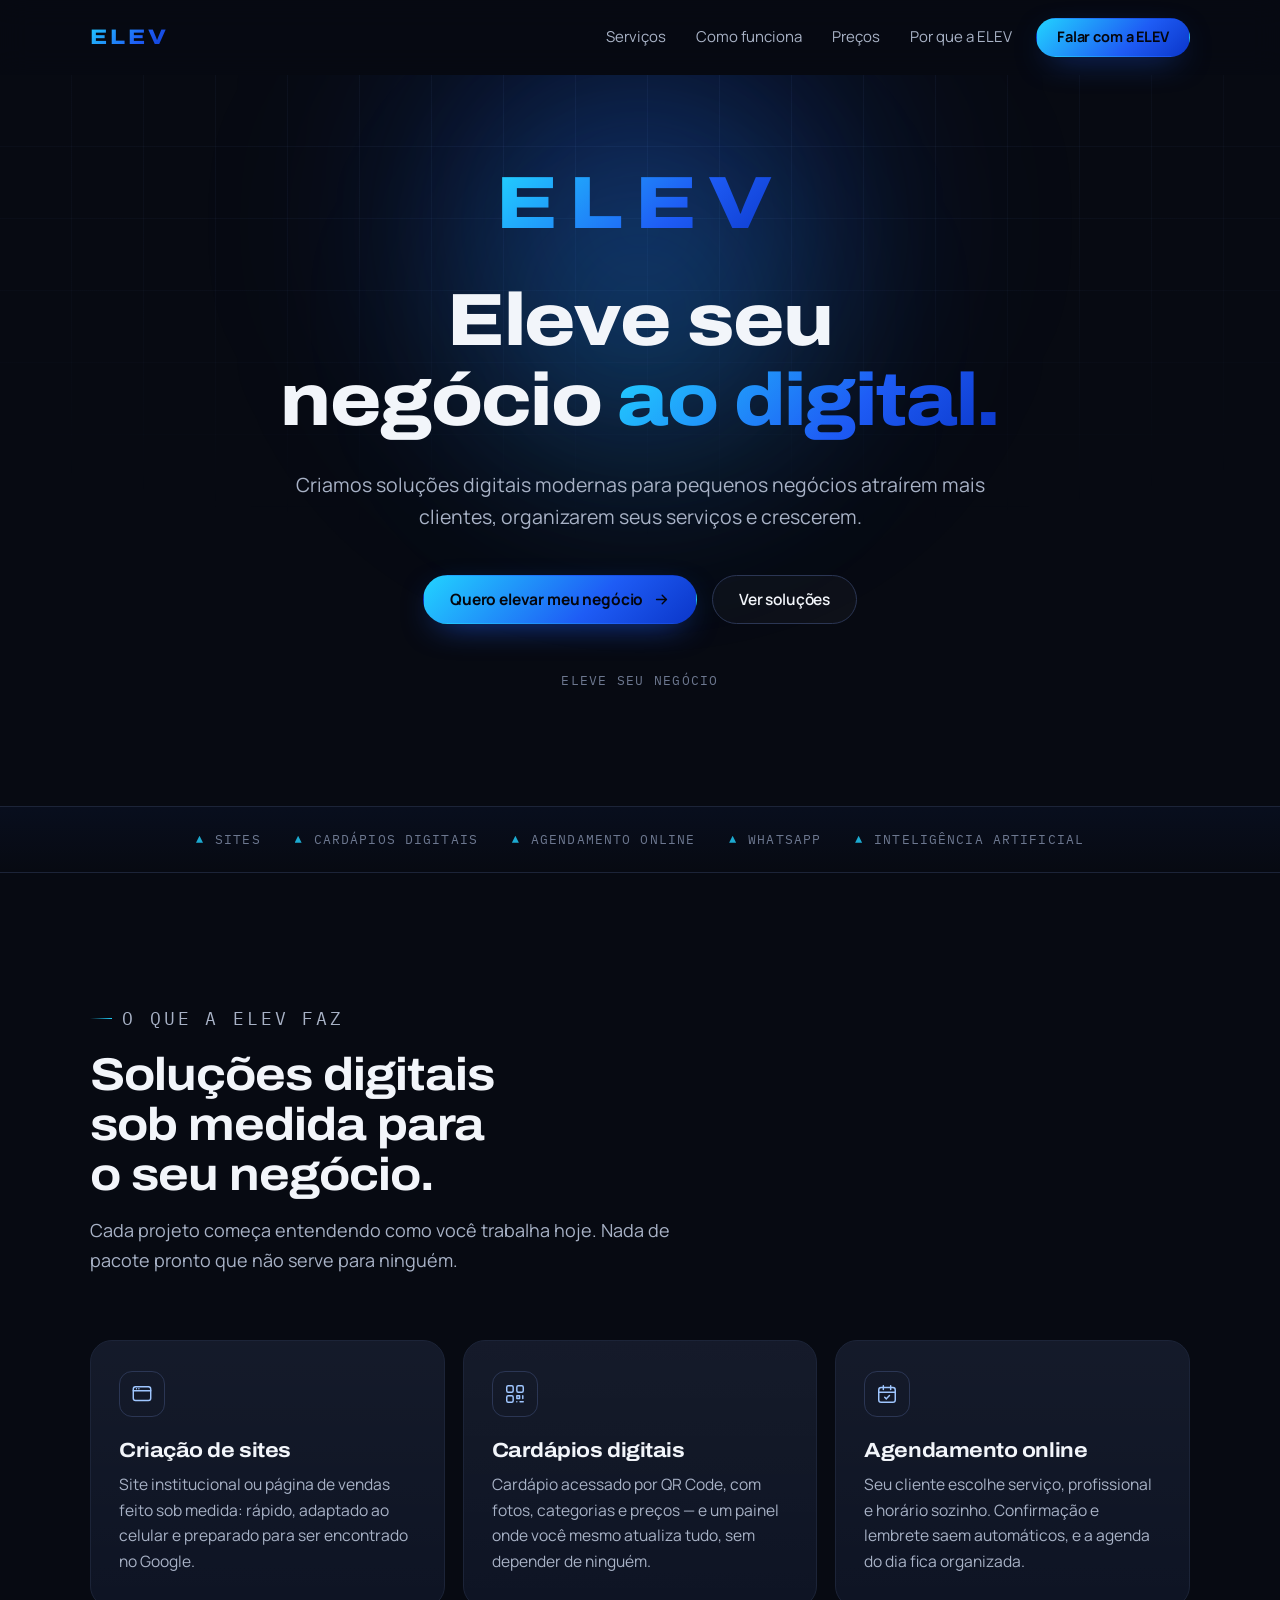
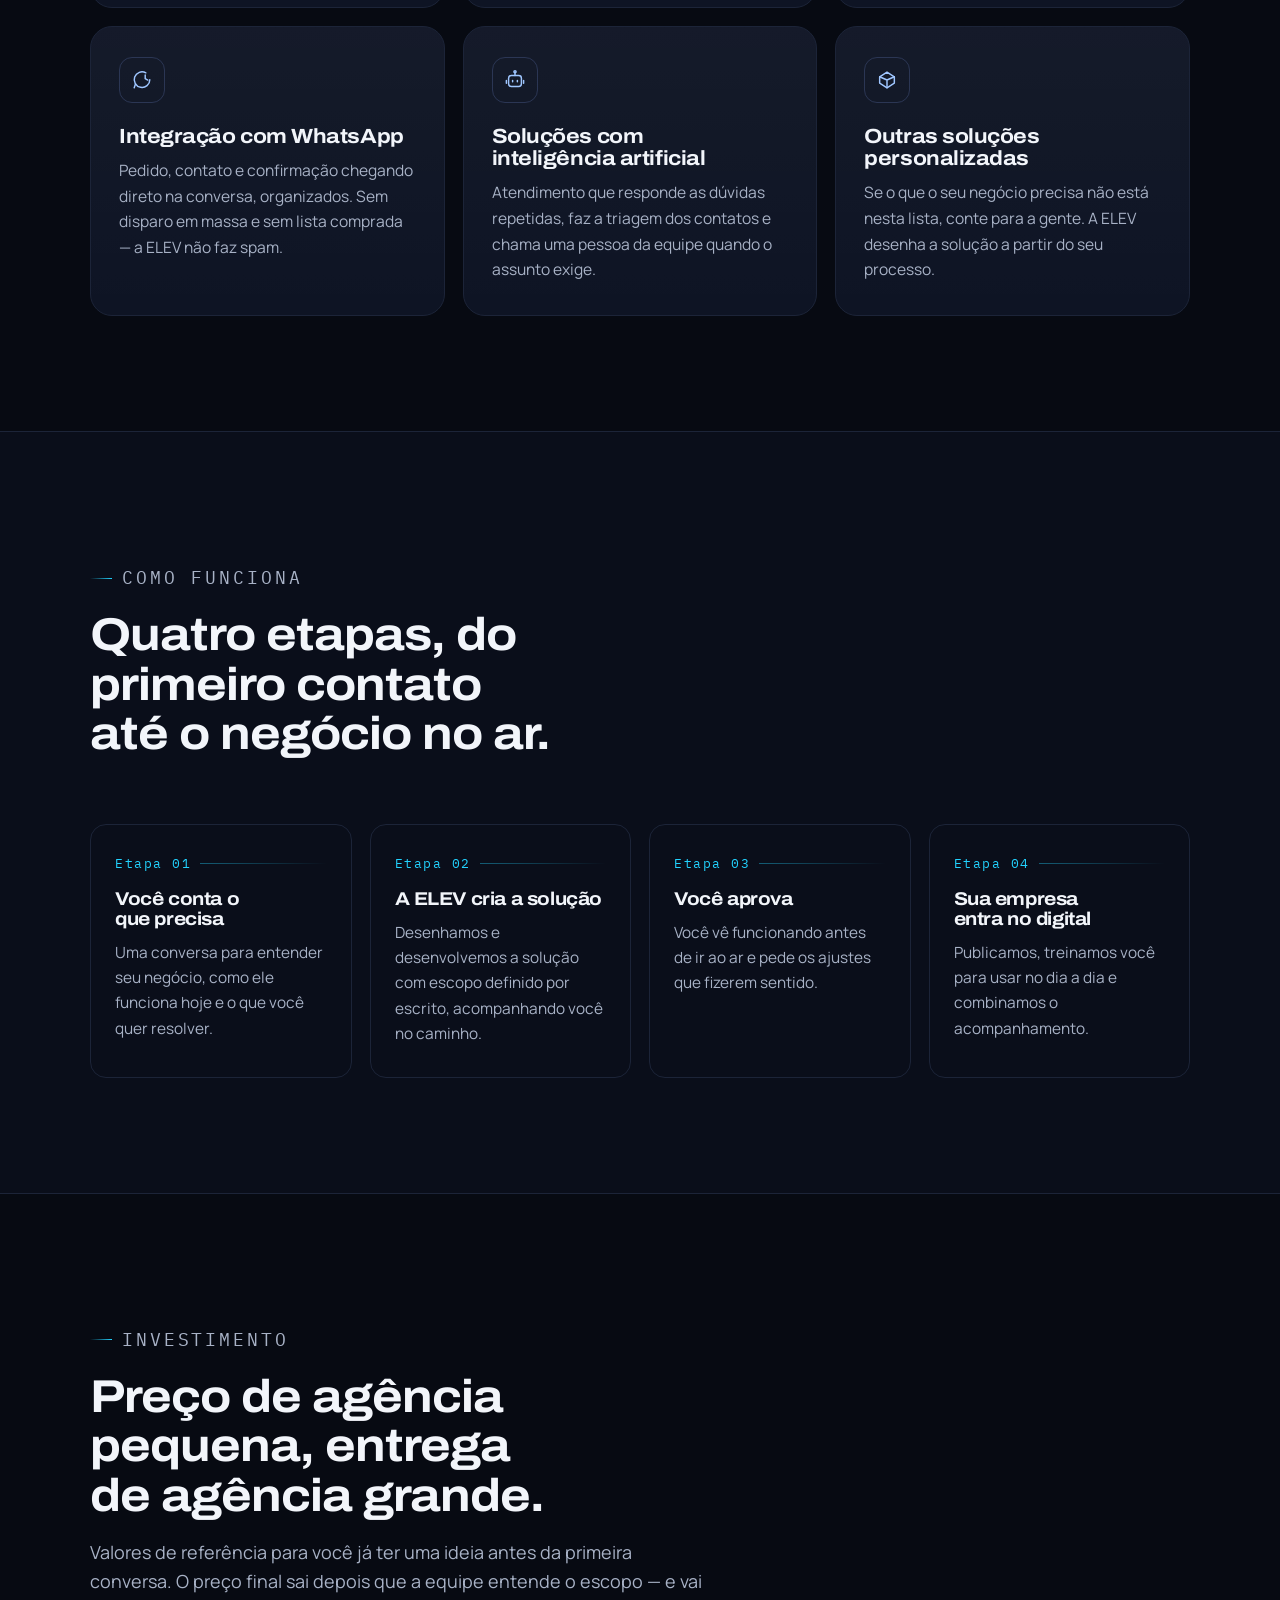
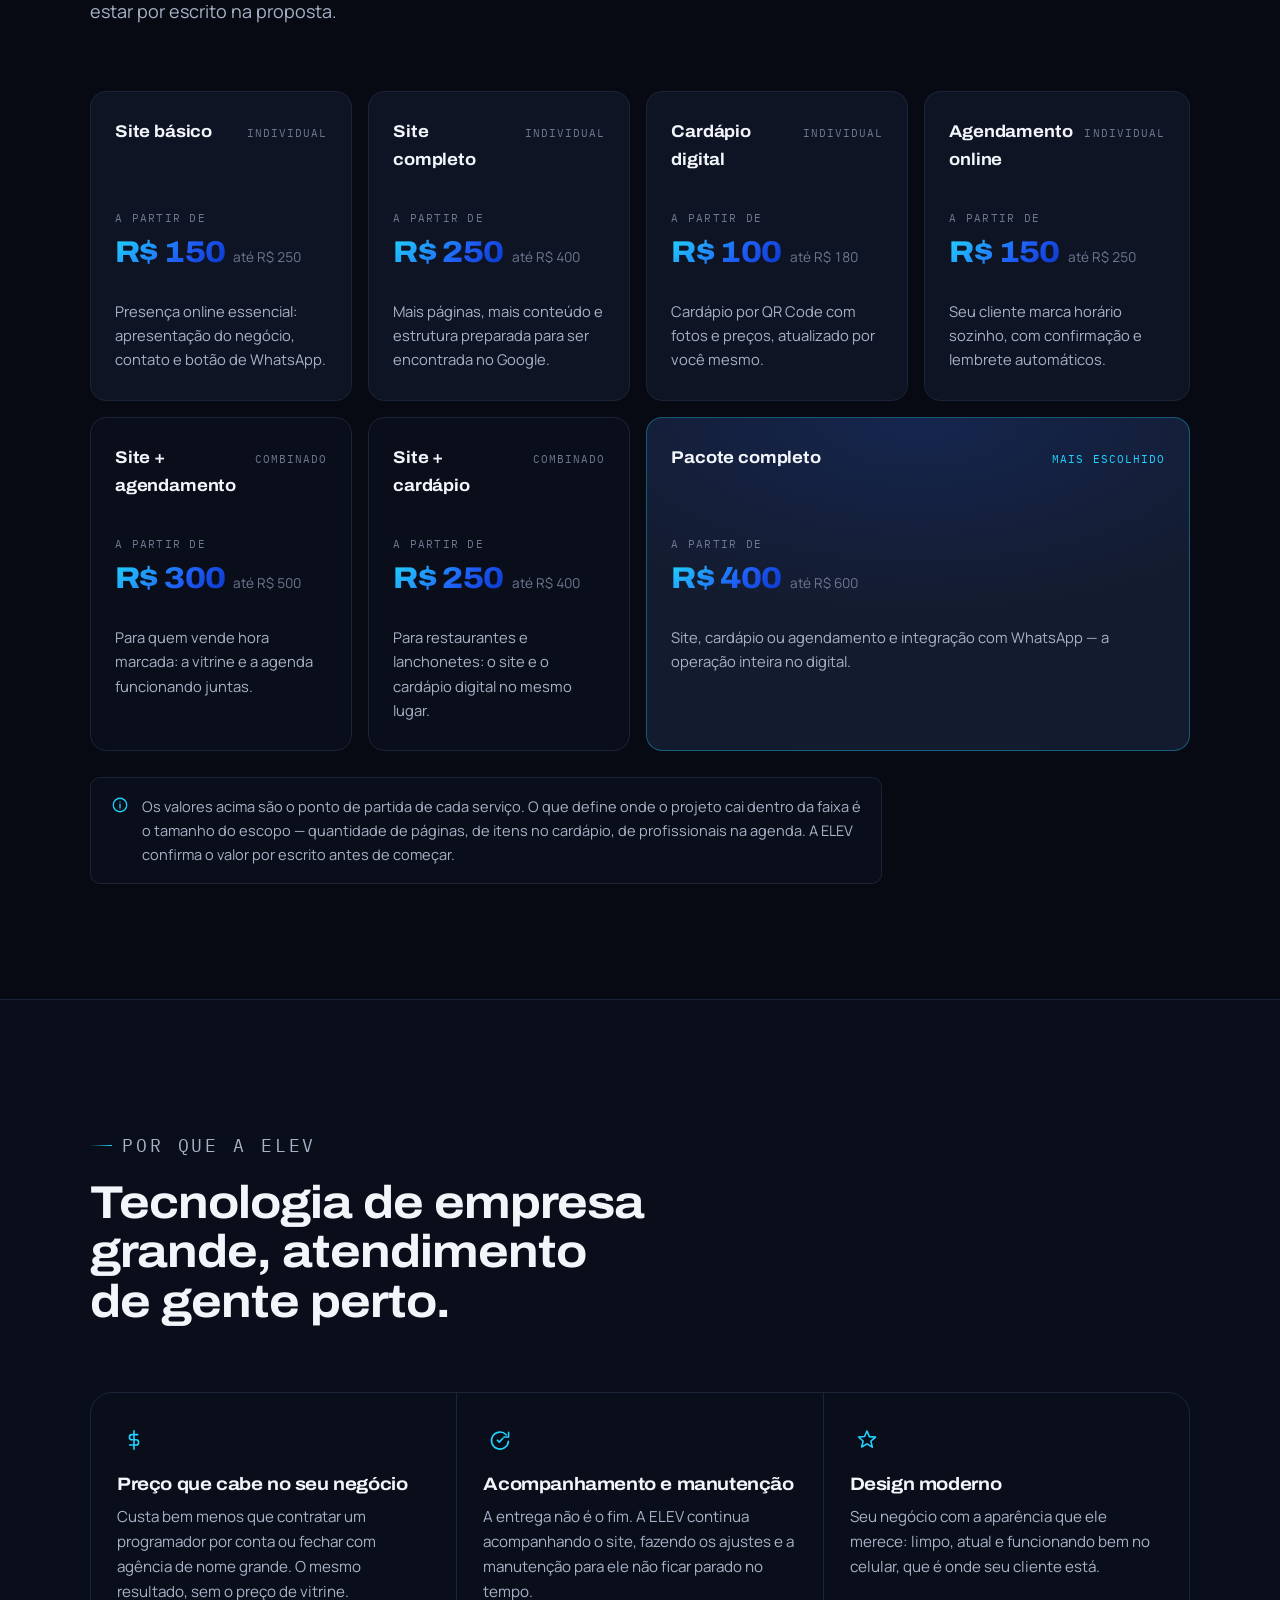
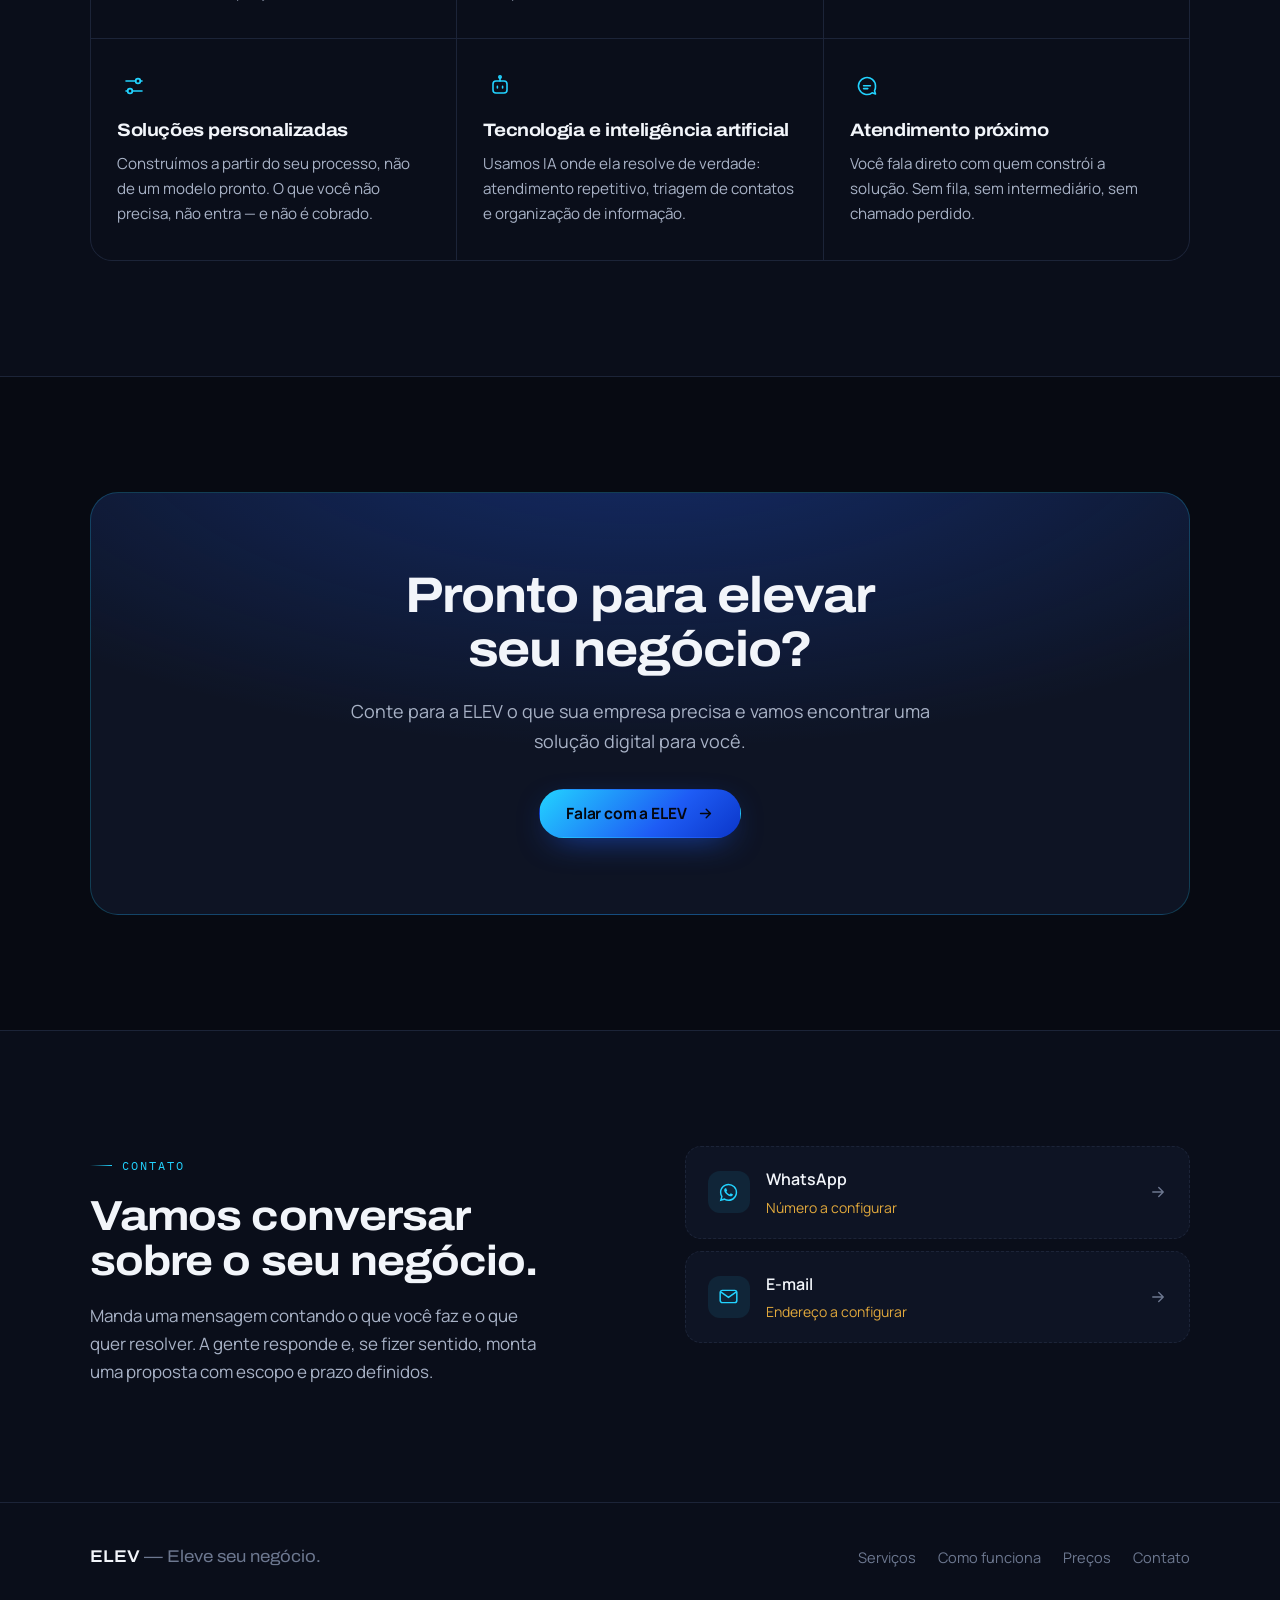
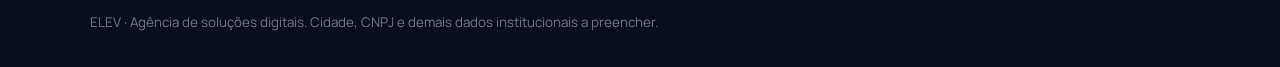
==== commit 25f93d13: "Site ELEV: tabela de precos, novos diferenciais, sem demos e sem Instagram Mudancas pedidas pelo Bru" ====
--- a/site/index.html
+++ b/site/index.html
@@ -395,92 +395,83 @@
 .step h3{ font-size: 18.5px; }
 .step p{ color: var(--ink-2); font-size: 15.4px; margin-top: 10px; }
 
-/* projetos demonstrativos -------------------------------------- */
-.demo-aviso{
+/* preços --------------------------------------------------------- */
+.planos{
+  display: grid; gap: 16px;
+  grid-template-columns: repeat(4, 1fr);
+}
+@media (max-width: 1040px){ .planos{ grid-template-columns: repeat(2, 1fr); } }
+@media (max-width: 600px){ .planos{ grid-template-columns: 1fr; } }
+
+.plano{
+  display: flex; flex-direction: column;
+  padding: 26px 24px 28px;
+  border: 1px solid var(--line); border-radius: var(--r);
+  background: var(--surface);
+  transition: border-color .35s var(--t), transform .35s var(--t), background-color .35s var(--t);
+}
+.plano:hover{ border-color: var(--line-strong); transform: translateY(-3px); }
+@media (prefers-reduced-motion: reduce){ .plano:hover{ transform: none; } }
+
+.plano-topo{ display: flex; align-items: baseline; justify-content: space-between; gap: 12px; }
+.plano-nome{
+  font-family: Archivo, sans-serif; font-weight: 700; font-stretch: 108%;
+  font-size: 17px; letter-spacing: -.01em;
+}
+.plano-tipo{
+  font-family: "IBM Plex Mono", monospace; font-size: 10.5px;
+  letter-spacing: .1em; text-transform: uppercase; color: var(--ink-3);
+  white-space: nowrap;
+}
+.plano-valor{ display: flex; align-items: baseline; flex-wrap: wrap; gap: 8px; margin: 20px 0 14px; }
+.plano-valor small{
+  width: 100%;
+  font-family: "IBM Plex Mono", monospace; font-size: 10.5px;
+  letter-spacing: .12em; text-transform: uppercase; color: var(--ink-3);
+  margin-bottom: 2px;
+}
+.plano-valor b{
+  font-family: Archivo, sans-serif; font-weight: 800; font-stretch: 112%;
+  font-size: 30px; line-height: 1; letter-spacing: -.02em;
+  font-variant-numeric: tabular-nums;
+  background: var(--grad);
+  -webkit-background-clip: text; background-clip: text; color: transparent;
+}
+.plano-valor span{ font-size: 13.6px; color: var(--ink-3); font-variant-numeric: tabular-nums; }
+.plano p{ color: var(--ink-2); font-size: 14.8px; margin-top: auto; }
+
+/* nome, valor e descricao alinhados entre cards, mesmo quando um nome
+   ocupa duas linhas e o vizinho ocupa uma */
+@supports (grid-template-rows: subgrid){
+  @media (min-width: 601px){
+    .plano{ display: grid; grid-template-rows: subgrid; grid-row: span 3; }
+    .plano p{ margin-top: 0; }
+  }
+}
+
+/* os dois combinados e o pacote completo se distinguem por peso, não por enfeite */
+.plano.combo{ background: var(--ground-2); }
+.plano.destaque{
+  border-color: rgba(34,211,255,.34);
+  background:
+    radial-gradient(130% 100% at 50% 0%, rgba(30,92,245,.16), transparent 60%),
+    var(--surface-2);
+}
+.plano.destaque .plano-tipo{ color: var(--cyan); }
+
+@media (min-width: 1041px){
+  /* a última linha tem 3 cards: o pacote completo ocupa o lugar de honra */
+  .plano.destaque{ grid-column: span 2; }
+}
+
+.nota-preco{
   display: flex; align-items: flex-start; gap: 13px;
-  padding: 15px 19px; margin-bottom: 34px;
-  border: 1px dashed rgba(34,211,255,.34);
-  border-radius: var(--r-sm);
-  background: rgba(34,211,255,.045);
-  color: var(--ink-2); font-size: 14.6px; max-width: 78ch;
-}
-.demo-aviso svg{ width: 18px; height: 18px; color: var(--cyan); flex: none; margin-top: 2px; }
-
-.demos{ display: grid; gap: 20px; grid-template-columns: repeat(2, 1fr); }
-@media (max-width: 780px){ .demos{ grid-template-columns: 1fr; } }
-
-.demo{
-  border: 1px solid var(--line); border-radius: var(--r-lg);
-  background: var(--surface); overflow: hidden;
-  transition: border-color .35s var(--t), transform .35s var(--t);
-}
-.demo:hover{ transform: translateY(-4px); border-color: var(--line-strong); }
-@media (prefers-reduced-motion: reduce){ .demo:hover{ transform: none; } }
-
-.shot{
-  aspect-ratio: 16 / 10;
-  background: var(--sh-bg, #0B1120);
-  border-bottom: 1px solid var(--line);
-  padding: 0; overflow: hidden;
-  display: grid; grid-template-rows: auto 1fr;
-}
-.shot-bar{
-  display: flex; align-items: center; gap: 6px;
-  padding: 10px 13px;
-  background: rgba(255,255,255,.035);
-  border-bottom: 1px solid rgba(255,255,255,.06);
-}
-.shot-bar i{ width: 8px; height: 8px; border-radius: 50%; background: rgba(255,255,255,.16); }
-.shot-bar span{
-  margin-left: 8px; height: 15px; flex: 1; border-radius: 5px;
-  background: rgba(255,255,255,.06);
-}
-.shot-body{ padding: 16px 18px; display: grid; align-content: start; gap: 10px; overflow: hidden; }
-
-/* peças do wireframe */
-.bar{ height: 9px; border-radius: 4px; background: rgba(255,255,255,.13); }
-.bar.w70{ width: 70%; } .bar.w50{ width: 50%; } .bar.w40{ width: 40%; } .bar.w30{ width: 30%; }
-.bar.tall{ height: 15px; }
-.bar.accent{ background: var(--sh-accent, #22D3FF); opacity: .9; }
-.pill{
-  height: 22px; width: 92px; border-radius: 999px;
-  background: var(--sh-accent, #22D3FF); opacity: .92;
-}
-.pill.ghost{ background: transparent; border: 1px solid rgba(255,255,255,.18); }
-.row{ display: flex; gap: 8px; align-items: center; }
-.tiles{ display: grid; grid-template-columns: repeat(3, 1fr); gap: 8px; margin-top: 2px; }
-.tile{ height: 46px; border-radius: 8px; background: rgba(255,255,255,.07); border: 1px solid rgba(255,255,255,.06); }
-.tile.on{ background: var(--sh-accent, #22D3FF); opacity: .85; border-color: transparent; }
-.slots{ display: grid; grid-template-columns: repeat(4, 1fr); gap: 7px; }
-.slot{ height: 26px; border-radius: 7px; background: rgba(255,255,255,.07); border: 1px solid rgba(255,255,255,.07); }
-.slot.on{ background: var(--sh-accent, #22D3FF); opacity: .9; border-color: transparent; }
-.slot.off{ opacity: .35; }
-.qr{
-  width: 54px; height: 54px; border-radius: 8px; flex: none;
-  background:
-    conic-gradient(from 0deg, rgba(255,255,255,.9) 25%, transparent 0 50%, rgba(255,255,255,.9) 0 75%, transparent 0);
-  background-size: 14px 14px;
-  border: 3px solid rgba(255,255,255,.9);
-}
-.list-item{ display: flex; align-items: center; gap: 10px; }
-.thumb{ width: 34px; height: 34px; border-radius: 7px; background: rgba(255,255,255,.09); flex: none; }
-.grow{ flex: 1; display: grid; gap: 6px; }
-
-.demo-meta{ padding: 22px 24px 26px; }
-.demo-meta .tipo{
-  font-family: "IBM Plex Mono", monospace; font-size: 11.5px; letter-spacing: .12em;
-  text-transform: uppercase; color: var(--ink-3);
-}
-.demo-meta h3{ font-size: 19px; margin-top: 9px; }
-.demo-meta p{ color: var(--ink-2); font-size: 15.2px; margin-top: 9px; }
-.badge-demo{
-  display: inline-flex; align-items: center; gap: 7px;
-  margin-top: 16px; padding: 5px 12px;
-  border: 1px solid var(--line-strong); border-radius: 999px;
-  font-family: "IBM Plex Mono", monospace; font-size: 11px;
-  letter-spacing: .1em; text-transform: uppercase; color: var(--ink-3);
-}
-.badge-demo::before{ content: ""; width: 6px; height: 6px; border-radius: 50%; background: var(--ink-3); }
+  margin-top: 26px; padding: 16px 20px;
+  border: 1px solid var(--line); border-radius: var(--r-sm);
+  background: var(--ground-2);
+  color: var(--ink-2); font-size: 14.6px; max-width: 88ch;
+}
+.nota-preco svg{ width: 18px; height: 18px; color: var(--cyan); flex: none; margin-top: 2px; }
 
 /* por que a elev ----------------------------------------------- */
 .why{ display: grid; grid-template-columns: repeat(3, 1fr); gap: 1px; background: var(--line);
@@ -580,7 +571,7 @@
     <nav class="nav" aria-label="Navegação principal">
       <a href="#servicos">Serviços</a>
       <a href="#como-funciona">Como funciona</a>
-      <a href="#projetos">Projetos</a>
+      <a href="#precos">Preços</a>
       <a href="#por-que">Por que a ELEV</a>
     </nav>
 
@@ -599,7 +590,7 @@
   <nav aria-label="Navegação">
     <a href="#servicos">Serviços</a>
     <a href="#como-funciona">Como funciona</a>
-    <a href="#projetos">Projetos</a>
+    <a href="#precos">Preços</a>
     <a href="#por-que">Por que a ELEV</a>
     <a href="#contato">Contato</a>
     <a class="btn btn-primary" href="#contato">Falar com a ELEV</a>
@@ -746,93 +737,83 @@
   </div>
 </section>
 
-<!-- =========================== PROJETOS =========================== -->
-<section class="sec" id="projetos">
+<!-- ============================ PREÇOS ============================ -->
+<section class="sec" id="precos">
   <div class="wrap">
     <div class="sec-head reveal">
-      <p class="eyebrow">Projetos demonstrativos</p>
-      <h2>Exemplos do tipo de solução que a ELEV constrói.</h2>
-    </div>
-
-    <div class="demo-aviso reveal">
+      <p class="eyebrow">Investimento</p>
+      <h2>Preço de agência pequena, entrega de agência grande.</h2>
+      <p>Valores de referência para você já ter uma ideia antes da primeira conversa. O preço final sai depois que a equipe entende o escopo — e vai estar por escrito na proposta.</p>
+    </div>
+
+    <div class="planos reveal">
+      <article class="plano">
+        <div class="plano-topo">
+          <span class="plano-nome">Site básico</span>
+          <span class="plano-tipo">Individual</span>
+        </div>
+        <div class="plano-valor"><small>a partir de</small><b>R$&nbsp;150</b><span>até R$&nbsp;250</span></div>
+        <p>Presença online essencial: apresentação do negócio, contato e botão de WhatsApp.</p>
+      </article>
+
+      <article class="plano">
+        <div class="plano-topo">
+          <span class="plano-nome">Site completo</span>
+          <span class="plano-tipo">Individual</span>
+        </div>
+        <div class="plano-valor"><small>a partir de</small><b>R$&nbsp;250</b><span>até R$&nbsp;400</span></div>
+        <p>Mais páginas, mais conteúdo e estrutura preparada para ser encontrada no Google.</p>
+      </article>
+
+      <article class="plano">
+        <div class="plano-topo">
+          <span class="plano-nome">Cardápio digital</span>
+          <span class="plano-tipo">Individual</span>
+        </div>
+        <div class="plano-valor"><small>a partir de</small><b>R$&nbsp;100</b><span>até R$&nbsp;180</span></div>
+        <p>Cardápio por QR Code com fotos e preços, atualizado por você mesmo.</p>
+      </article>
+
+      <article class="plano">
+        <div class="plano-topo">
+          <span class="plano-nome">Agendamento online</span>
+          <span class="plano-tipo">Individual</span>
+        </div>
+        <div class="plano-valor"><small>a partir de</small><b>R$&nbsp;150</b><span>até R$&nbsp;250</span></div>
+        <p>Seu cliente marca horário sozinho, com confirmação e lembrete automáticos.</p>
+      </article>
+
+      <article class="plano combo">
+        <div class="plano-topo">
+          <span class="plano-nome">Site + agendamento</span>
+          <span class="plano-tipo">Combinado</span>
+        </div>
+        <div class="plano-valor"><small>a partir de</small><b>R$&nbsp;300</b><span>até R$&nbsp;500</span></div>
+        <p>Para quem vende hora marcada: a vitrine e a agenda funcionando juntas.</p>
+      </article>
+
+      <article class="plano combo">
+        <div class="plano-topo">
+          <span class="plano-nome">Site + cardápio</span>
+          <span class="plano-tipo">Combinado</span>
+        </div>
+        <div class="plano-valor"><small>a partir de</small><b>R$&nbsp;250</b><span>até R$&nbsp;400</span></div>
+        <p>Para restaurantes e lanchonetes: o site e o cardápio digital no mesmo lugar.</p>
+      </article>
+
+      <article class="plano destaque">
+        <div class="plano-topo">
+          <span class="plano-nome">Pacote completo</span>
+          <span class="plano-tipo">Mais escolhido</span>
+        </div>
+        <div class="plano-valor"><small>a partir de</small><b>R$&nbsp;400</b><span>até R$&nbsp;600</span></div>
+        <p>Site, cardápio ou agendamento e integração com WhatsApp — a operação inteira no digital.</p>
+      </article>
+    </div>
+
+    <div class="nota-preco reveal">
       <svg viewBox="0 0 24 24" fill="none" stroke="currentColor" stroke-width="1.7" stroke-linecap="round"><circle cx="12" cy="12" r="9"/><path d="M12 11v5M12 7.8h.01"/></svg>
-      <span>Estas são <strong>demonstrações criadas pela própria ELEV</strong> para mostrar formatos de solução. Não são clientes reais e não representam projetos entregues.</span>
-    </div>
-
-    <div class="demos">
-
-      <article class="demo reveal">
-        <div class="shot" style="--sh-bg:#100D14;--sh-accent:#C9A227">
-          <div class="shot-bar"><i></i><i></i><i></i><span></span></div>
-          <div class="shot-body">
-            <div class="bar tall w40"></div>
-            <div class="bar w70"></div>
-            <div class="row" style="margin-top:6px"><div class="pill"></div><div class="pill ghost"></div></div>
-            <div class="tiles" style="margin-top:8px"><div class="tile"></div><div class="tile"></div><div class="tile"></div></div>
-          </div>
-        </div>
-        <div class="demo-meta">
-          <div class="tipo">Site · Barbearia</div>
-          <h3>Página com serviços e botão de agendar</h3>
-          <p>Apresentação da barbearia, lista de serviços e um caminho direto para o cliente marcar horário.</p>
-          <span class="badge-demo">Demonstração</span>
-        </div>
-      </article>
-
-      <article class="demo reveal">
-        <div class="shot" style="--sh-bg:#140F0C;--sh-accent:#E2542C">
-          <div class="shot-bar"><i></i><i></i><i></i><span></span></div>
-          <div class="shot-body">
-            <div class="row"><div class="qr"></div><div class="grow"><div class="bar tall w70"></div><div class="bar w40"></div></div></div>
-            <div class="list-item" style="margin-top:6px"><div class="thumb"></div><div class="grow"><div class="bar w70"></div><div class="bar w30"></div></div></div>
-            <div class="list-item"><div class="thumb"></div><div class="grow"><div class="bar w50"></div><div class="bar w30"></div></div></div>
-            <div class="row"><div class="bar accent" style="height:20px;width:110px;border-radius:999px"></div></div>
-          </div>
-        </div>
-        <div class="demo-meta">
-          <div class="tipo">Site + cardápio digital · Restaurante</div>
-          <h3>Cardápio por QR Code com pedido no WhatsApp</h3>
-          <p>Cardápio com fotos e categorias acessado pelo celular, e o pedido caindo direto na conversa do restaurante.</p>
-          <span class="badge-demo">Demonstração</span>
-        </div>
-      </article>
-
-      <article class="demo reveal">
-        <div class="shot" style="--sh-bg:#0C1016;--sh-accent:#3EA8F5">
-          <div class="shot-bar"><i></i><i></i><i></i><span></span></div>
-          <div class="shot-body">
-            <div class="bar tall w50"></div>
-            <div class="tiles"><div class="tile"></div><div class="tile"></div><div class="tile"></div></div>
-            <div class="tiles"><div class="tile"></div><div class="tile on"></div><div class="tile"></div></div>
-            <div class="row" style="margin-top:2px"><div class="bar w30"></div><div class="pill" style="margin-left:auto;width:74px;height:18px"></div></div>
-          </div>
-        </div>
-        <div class="demo-meta">
-          <div class="tipo">Site · Loja</div>
-          <h3>Vitrine de produtos com contato direto</h3>
-          <p>Produtos organizados por categoria, com informação clara e um caminho curto até falar com a loja.</p>
-          <span class="badge-demo">Demonstração</span>
-        </div>
-      </article>
-
-      <article class="demo reveal">
-        <div class="shot" style="--sh-bg:#0A1014;--sh-accent:#22D3FF">
-          <div class="shot-bar"><i></i><i></i><i></i><span></span></div>
-          <div class="shot-body">
-            <div class="row"><div class="bar tall w40"></div><div class="bar w30" style="margin-left:auto"></div></div>
-            <div class="slots"><div class="slot"></div><div class="slot on"></div><div class="slot"></div><div class="slot off"></div></div>
-            <div class="slots"><div class="slot off"></div><div class="slot"></div><div class="slot"></div><div class="slot on"></div></div>
-            <div class="row" style="margin-top:4px"><div class="pill" style="width:104px"></div><div class="bar w30"></div></div>
-          </div>
-        </div>
-        <div class="demo-meta">
-          <div class="tipo">Sistema · Agendamento</div>
-          <h3>Escolha de horário com confirmação automática</h3>
-          <p>O cliente vê os horários livres, escolhe e recebe a confirmação. A agenda do dia fica organizada em um lugar só.</p>
-          <span class="badge-demo">Demonstração</span>
-        </div>
-      </article>
-
+      <span>Os valores acima são o ponto de partida de cada serviço. O que define onde o projeto cai dentro da faixa é o tamanho do escopo — quantidade de páginas, de itens no cardápio, de profissionais na agenda. A ELEV confirma o valor por escrito antes de começar.</span>
     </div>
   </div>
 </section>
@@ -846,6 +827,16 @@
     </div>
 
     <div class="why reveal">
+      <div class="why-item">
+        <div class="k"><svg viewBox="0 0 24 24" fill="none" stroke="currentColor" stroke-width="1.6" stroke-linecap="round" stroke-linejoin="round"><path d="M12 2.8v18.4M15.8 6.6H10a2.6 2.6 0 0 0 0 5.2h4a2.6 2.6 0 0 1 0 5.2H7.6"/></svg></div>
+        <h3>Preço que cabe no seu negócio</h3>
+        <p>Custa bem menos que contratar um programador por conta ou fechar com agência de nome grande. O mesmo resultado, sem o preço de vitrine.</p>
+      </div>
+      <div class="why-item">
+        <div class="k"><svg viewBox="0 0 24 24" fill="none" stroke="currentColor" stroke-width="1.6" stroke-linecap="round" stroke-linejoin="round"><path d="M20.4 13.4a8.5 8.5 0 1 1-2.2-6.6"/><path d="M20.6 4.4v4.6h-4.6"/><path d="M9.4 12.2l1.9 1.9 3.6-3.9"/></svg></div>
+        <h3>Acompanhamento e manutenção</h3>
+        <p>A entrega não é o fim. A ELEV continua acompanhando o site, fazendo os ajustes e a manutenção para ele não ficar parado no tempo.</p>
+      </div>
       <div class="why-item">
         <div class="k"><svg viewBox="0 0 24 24" fill="none" stroke="currentColor" stroke-width="1.6" stroke-linecap="round" stroke-linejoin="round"><path d="M12 3l2.4 5.6 6.1.5-4.6 4 1.4 6-5.3-3.2L6.7 19l1.4-6-4.6-4 6.1-.5z"/></svg></div>
         <h3>Design moderno</h3>
@@ -854,27 +845,17 @@
       <div class="why-item">
         <div class="k"><svg viewBox="0 0 24 24" fill="none" stroke="currentColor" stroke-width="1.6" stroke-linecap="round" stroke-linejoin="round"><path d="M4 7h10M18 7h2M4 17h2M10 17h10"/><circle cx="16" cy="7" r="2.4"/><circle cx="8" cy="17" r="2.4"/></svg></div>
         <h3>Soluções personalizadas</h3>
-        <p>Construímos a partir do seu processo, não de um modelo pronto. O que você não precisa, não entra.</p>
+        <p>Construímos a partir do seu processo, não de um modelo pronto. O que você não precisa, não entra — e não é cobrado.</p>
       </div>
       <div class="why-item">
         <div class="k"><svg viewBox="0 0 24 24" fill="none" stroke="currentColor" stroke-width="1.6" stroke-linecap="round" stroke-linejoin="round"><rect x="5" y="7" width="14" height="12" rx="3"/><path d="M12 7V3.6M9.4 12.4v1.6M14.6 12.4v1.6"/><circle cx="12" cy="3" r="1.2"/></svg></div>
         <h3>Tecnologia e inteligência artificial</h3>
-        <p>Usamos IA onde ela resolve de verdade: atendimento repetitivo, triagem e organização de informação.</p>
+        <p>Usamos IA onde ela resolve de verdade: atendimento repetitivo, triagem de contatos e organização de informação.</p>
       </div>
       <div class="why-item">
         <div class="k"><svg viewBox="0 0 24 24" fill="none" stroke="currentColor" stroke-width="1.6" stroke-linecap="round" stroke-linejoin="round"><path d="M20.5 12a8.5 8.5 0 1 0-3.4 6.8L20.5 20l-1-3.2A8.4 8.4 0 0 0 20.5 12z"/><path d="M8.6 11.8h6.8M8.6 14.6h4.2"/></svg></div>
         <h3>Atendimento próximo</h3>
         <p>Você fala direto com quem constrói a solução. Sem fila, sem intermediário, sem chamado perdido.</p>
-      </div>
-      <div class="why-item">
-        <div class="k"><svg viewBox="0 0 24 24" fill="none" stroke="currentColor" stroke-width="1.6" stroke-linecap="round" stroke-linejoin="round"><path d="M4 20V9.5M10 20V4M16 20v-7.5M22 20H2"/></svg></div>
-        <h3>Foco em pequenos negócios</h3>
-        <p>É para quem toca o próprio negócio: linguagem simples, escopo do tamanho certo e nada de complicação desnecessária.</p>
-      </div>
-      <div class="why-item">
-        <div class="k"><svg viewBox="0 0 24 24" fill="none" stroke="currentColor" stroke-width="1.6" stroke-linecap="round" stroke-linejoin="round"><path d="M12 3.2l7 3v5.3c0 4.2-2.9 7.6-7 9.3-4.1-1.7-7-5.1-7-9.3V6.2z"/><path d="M9.2 12.2l2 2 3.6-3.8"/></svg></div>
-        <h3>Escopo combinado por escrito</h3>
-        <p>Prazo, entregas e investimento definidos antes de começar. Você sabe o que vai receber.</p>
       </div>
     </div>
   </div>
@@ -907,12 +888,6 @@
       <a class="canal" href="#" data-canal="whatsapp">
         <span class="ic"><svg viewBox="0 0 24 24" fill="currentColor"><path d="M12.04 2C6.6 2 2.2 6.4 2.2 11.84c0 1.74.46 3.44 1.32 4.94L2 22l5.36-1.4a9.8 9.8 0 0 0 4.68 1.19h.01c5.43 0 9.84-4.4 9.84-9.84 0-2.63-1.02-5.1-2.88-6.96A9.77 9.77 0 0 0 12.04 2zm0 17.96h-.01a8.2 8.2 0 0 1-4.16-1.14l-.3-.18-3.1.81.83-3.02-.2-.31a8.13 8.13 0 0 1-1.25-4.35c0-4.5 3.68-8.17 8.2-8.17 2.19 0 4.24.85 5.79 2.4a8.12 8.12 0 0 1 2.4 5.78c0 4.51-3.68 8.18-8.2 8.18zm4.5-6.12c-.25-.13-1.46-.72-1.68-.8-.23-.08-.39-.13-.55.12-.17.25-.64.8-.78.97-.15.16-.29.18-.53.06-.25-.12-1.04-.38-1.98-1.22a7.4 7.4 0 0 1-1.37-1.7c-.14-.25-.02-.38.11-.5.11-.11.25-.29.37-.44.13-.15.17-.25.25-.42.09-.16.04-.31-.02-.43-.06-.13-.55-1.34-.76-1.83-.2-.48-.4-.41-.55-.42h-.47c-.16 0-.43.06-.65.31-.22.25-.85.83-.85 2.03s.87 2.35.99 2.51c.12.17 1.71 2.62 4.15 3.67.58.25 1.03.4 1.39.51.58.19 1.11.16 1.53.1.47-.07 1.46-.6 1.66-1.18.21-.57.21-1.07.15-1.17-.06-.11-.23-.17-.48-.29z"/></svg></span>
         <span class="txt"><b>WhatsApp</b><span data-valor>Número a configurar</span></span>
-        <span class="seta"><svg viewBox="0 0 24 24" width="18" height="18" fill="none" stroke="currentColor" stroke-width="1.8" stroke-linecap="round" stroke-linejoin="round"><path d="M5 12h13M13 6l6 6-6 6"/></svg></span>
-      </a>
-
-      <a class="canal" href="#" data-canal="instagram">
-        <span class="ic"><svg viewBox="0 0 24 24" fill="none" stroke="currentColor" stroke-width="1.7"><rect x="3" y="3" width="18" height="18" rx="5"/><circle cx="12" cy="12" r="4"/><circle cx="17.2" cy="6.8" r="1.1" fill="currentColor" stroke="none"/></svg></span>
-        <span class="txt"><b>Instagram</b><span data-valor>Perfil a configurar</span></span>
         <span class="seta"><svg viewBox="0 0 24 24" width="18" height="18" fill="none" stroke="currentColor" stroke-width="1.8" stroke-linecap="round" stroke-linejoin="round"><path d="M5 12h13M13 6l6 6-6 6"/></svg></span>
       </a>
 
@@ -938,7 +913,7 @@
       <nav class="footer-links" aria-label="Rodapé">
         <a href="#servicos">Serviços</a>
         <a href="#como-funciona">Como funciona</a>
-        <a href="#projetos">Projetos</a>
+        <a href="#precos">Preços</a>
         <a href="#contato">Contato</a>
       </nav>
     </div>
@@ -955,7 +930,6 @@
    ================================================================ */
 const CONTATO = {
   whatsapp:  "",   // só números com DDI+DDD. Ex.: "5511999999999"
-  instagram: "",   // só o usuário, sem @. Ex.: "elev.digital"
   email:     ""    // Ex.: "contato@elev.com.br"
 };
 
@@ -985,11 +959,6 @@
       rotulo: CONTATO.whatsapp
         ? CONTATO.whatsapp.replace(/^(\d{2})(\d{2})(\d{4,5})(\d{4})$/, "+$1 ($2) $3-$4")
         : "Número a configurar"
-    },
-    instagram: {
-      pronto: !!CONTATO.instagram,
-      href: "https://instagram.com/" + CONTATO.instagram,
-      rotulo: CONTATO.instagram ? "@" + CONTATO.instagram : "Perfil a configurar"
     },
     email: {
       pronto: !!CONTATO.email,
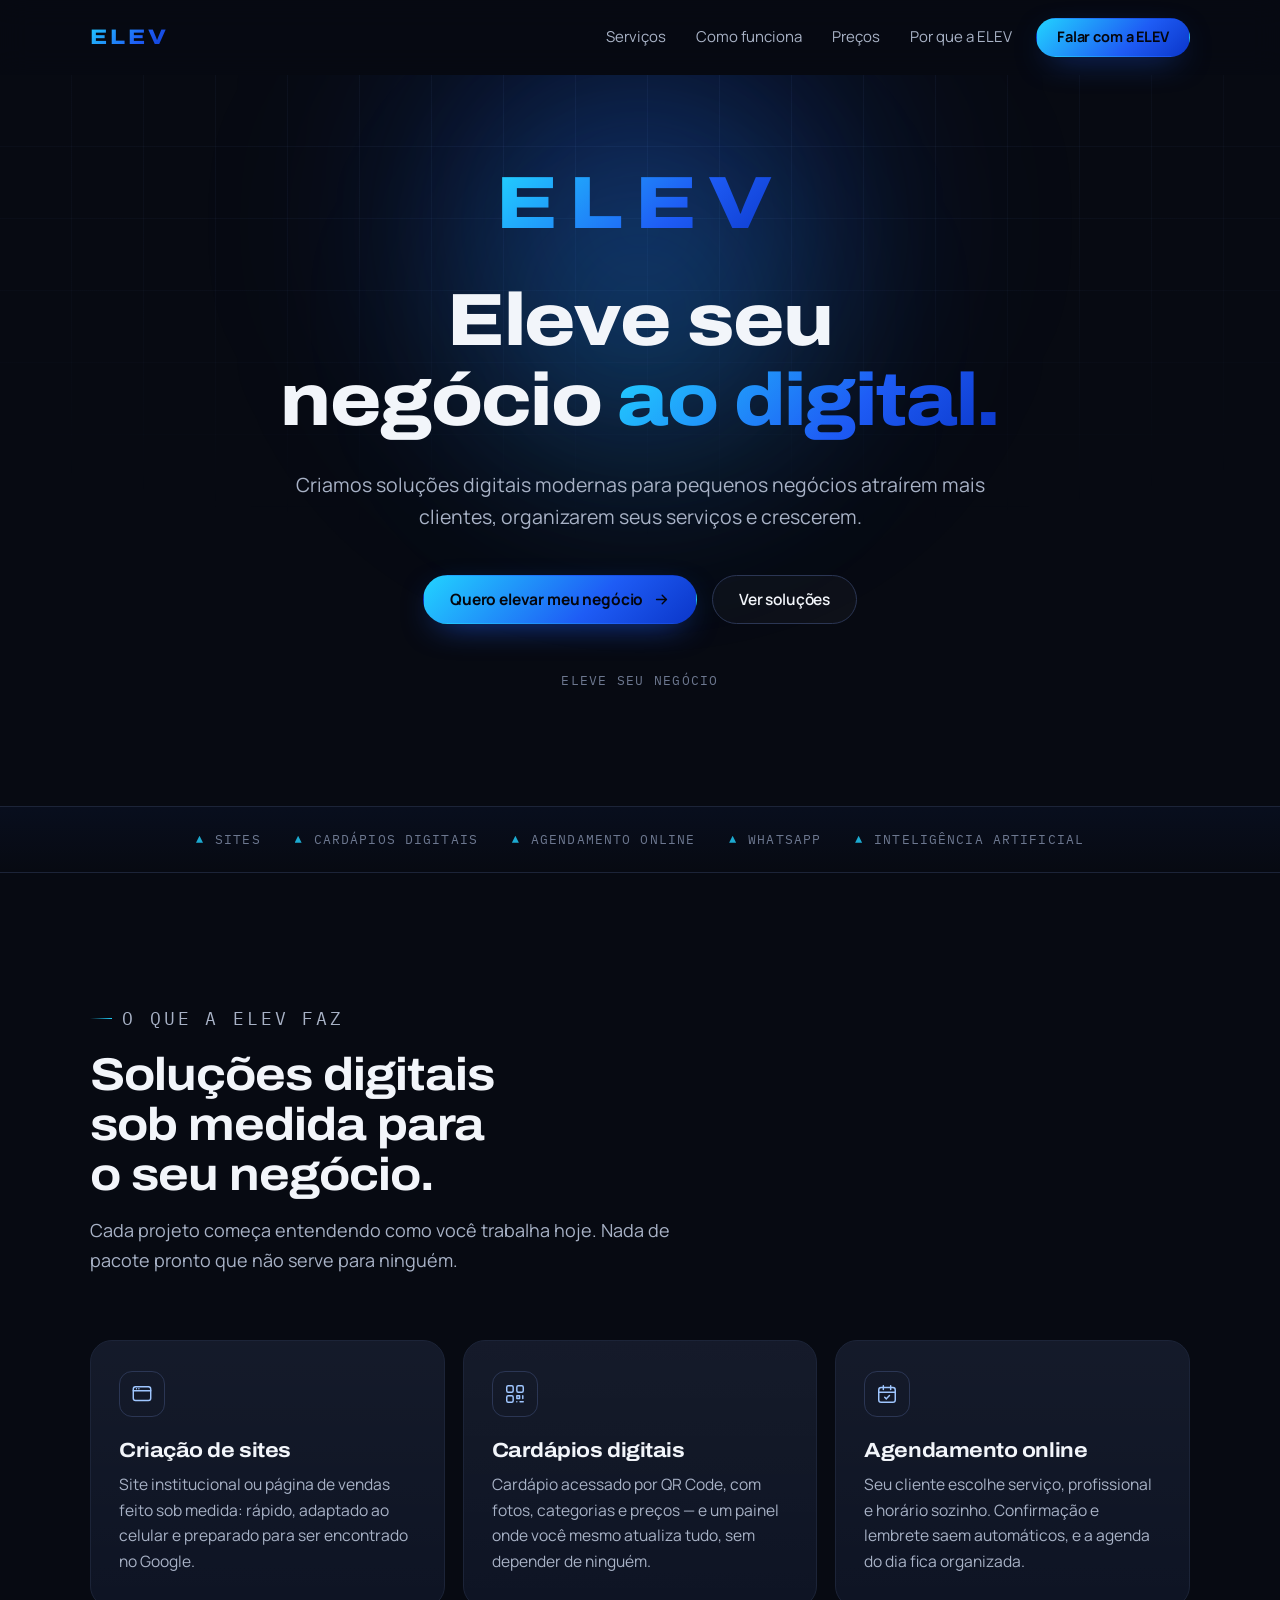
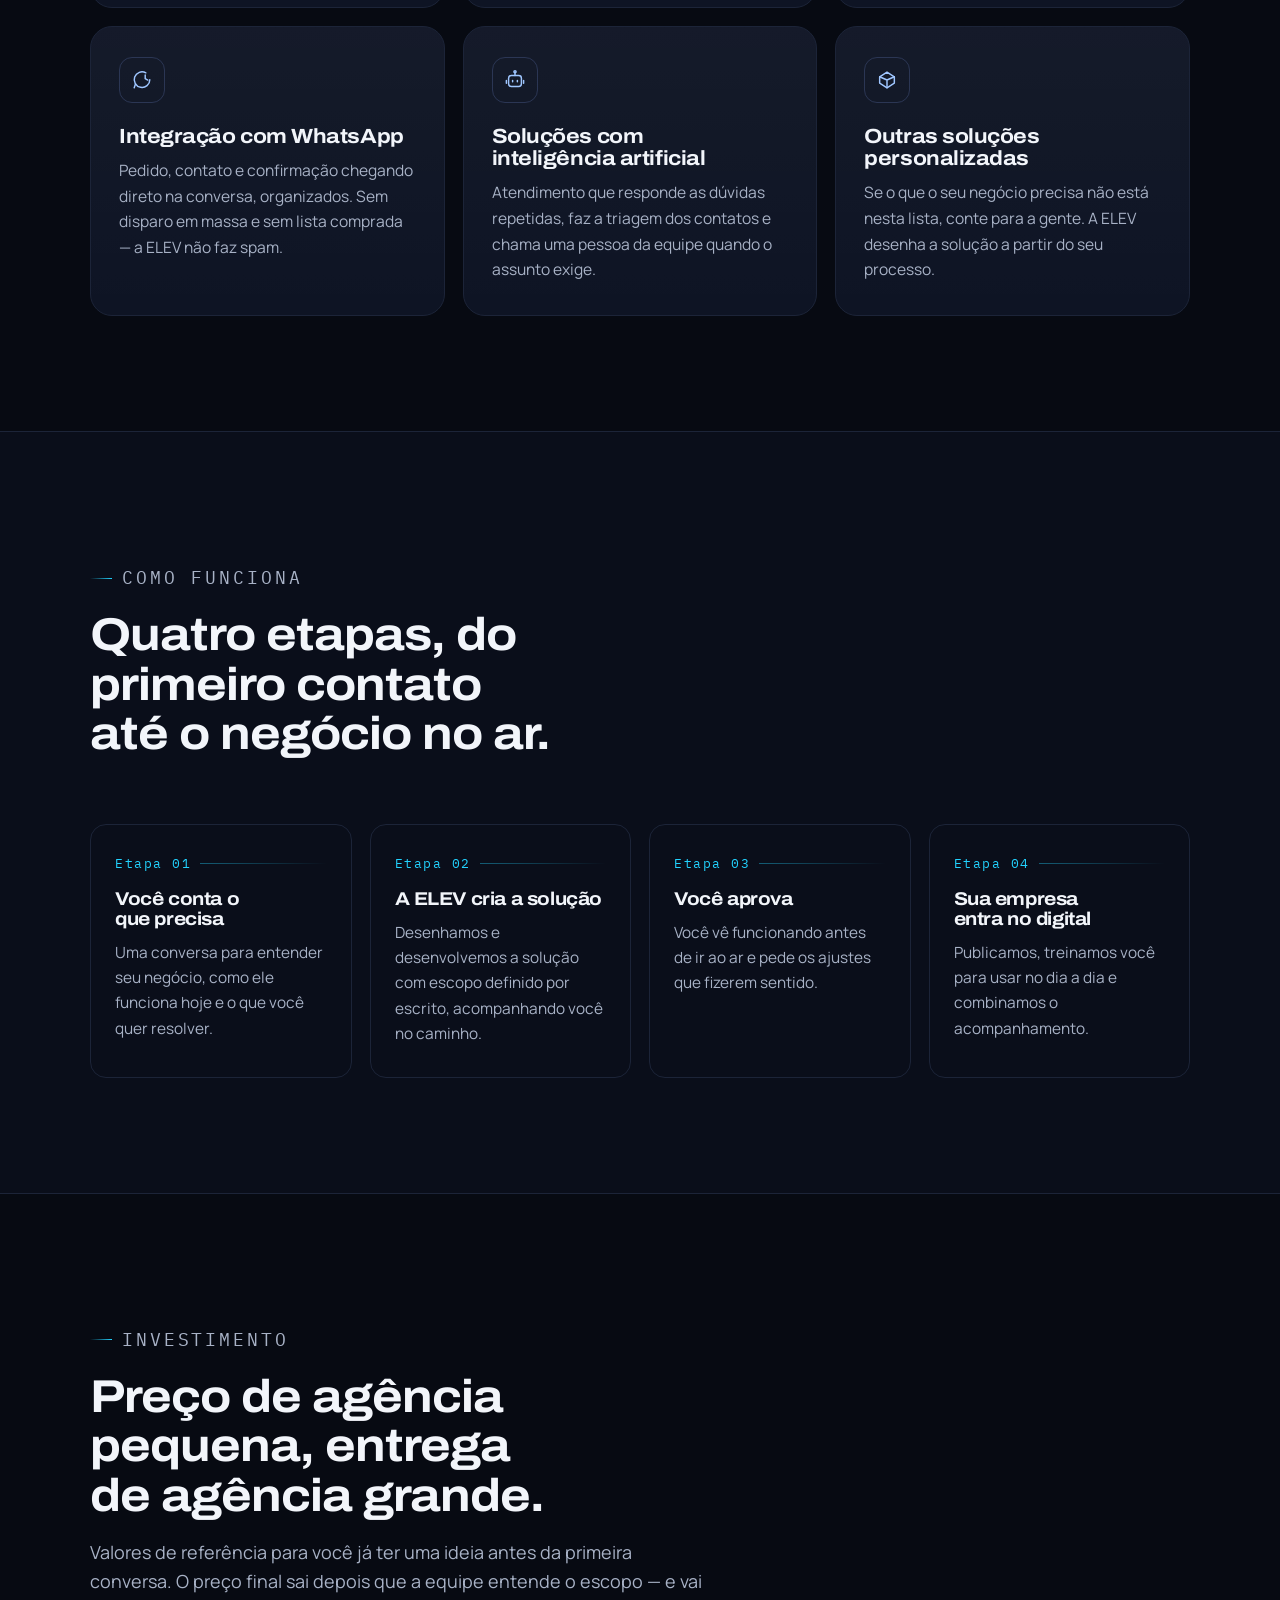
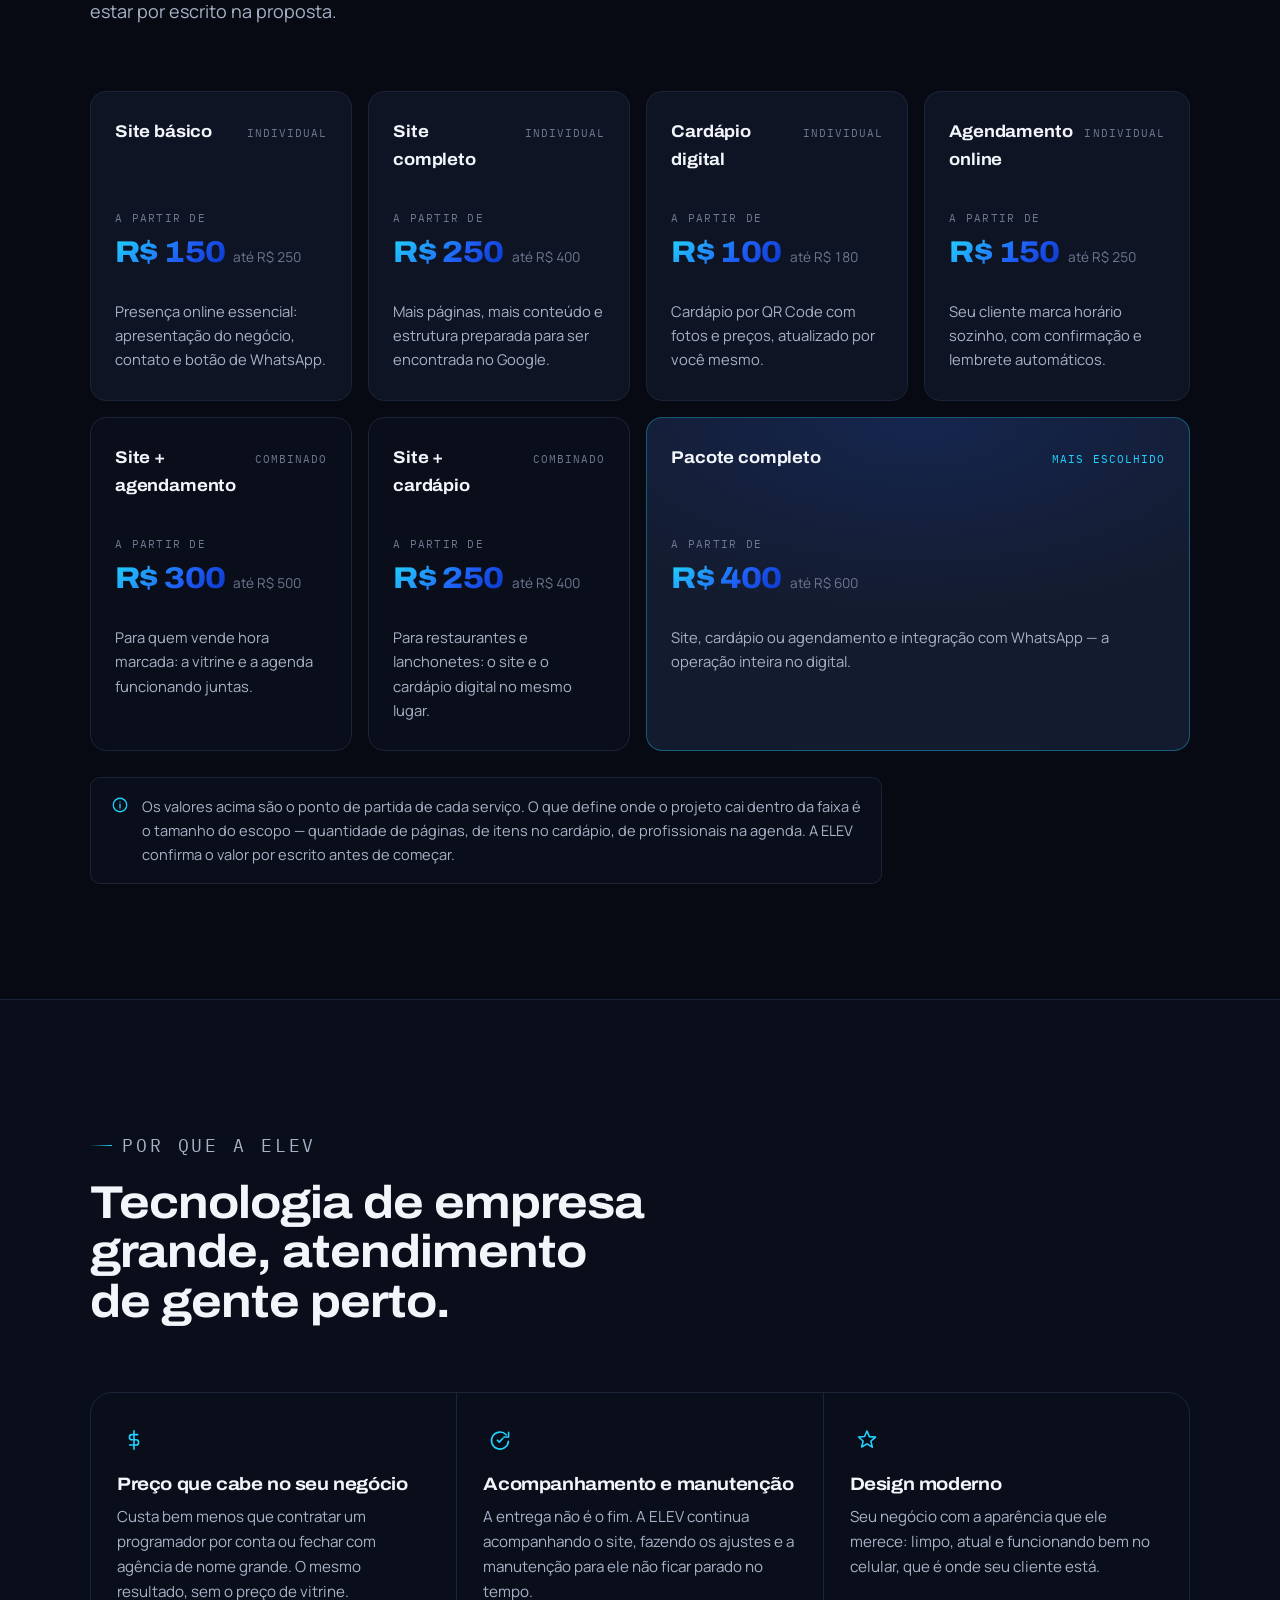
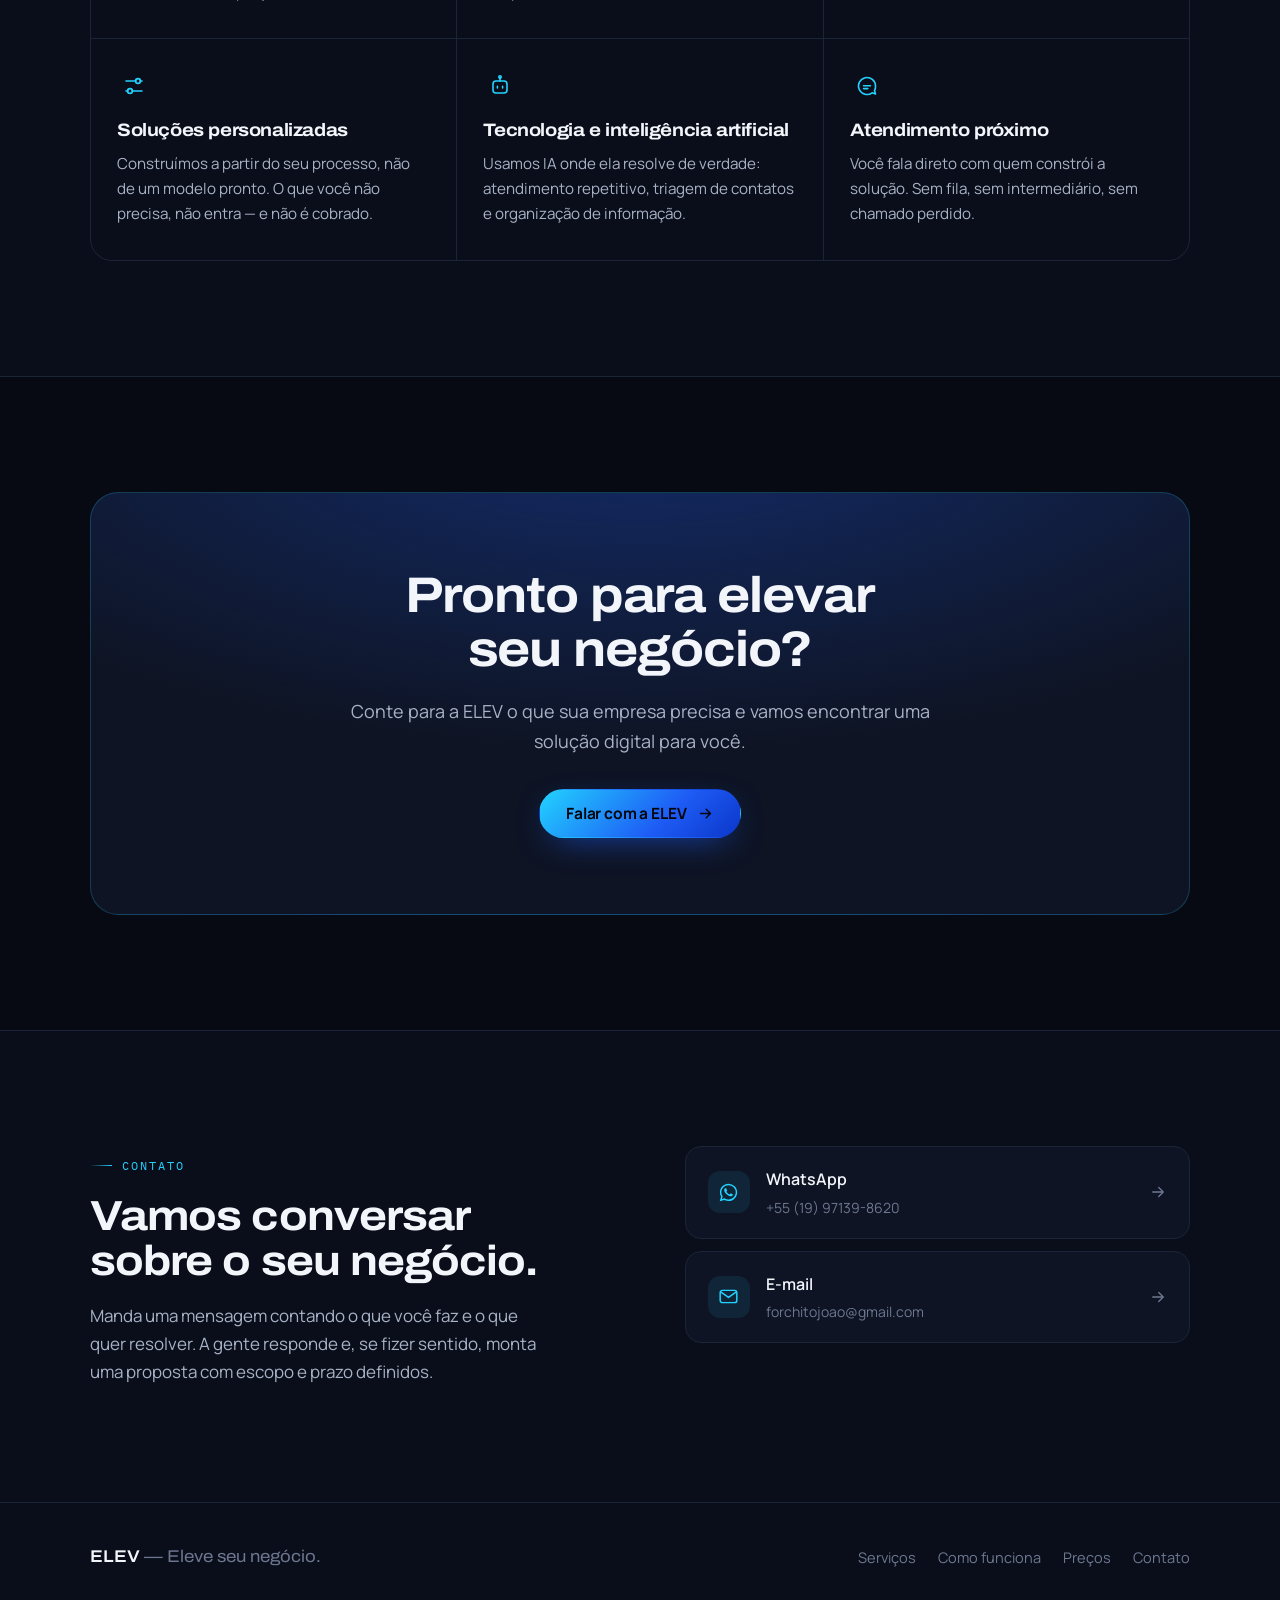
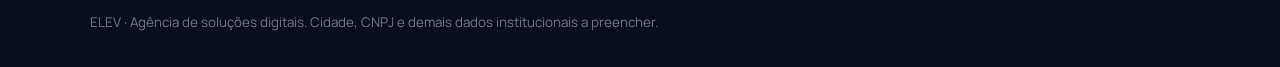
==== commit 71a6ee98: "Contatos da ELEV preenchidos: WhatsApp e e-mail Os dois botoes de contato saem do estado pendente e " ====
--- a/site/index.html
+++ b/site/index.html
@@ -929,8 +929,8 @@
    em vez de virar link morto.
    ================================================================ */
 const CONTATO = {
-  whatsapp:  "",   // só números com DDI+DDD. Ex.: "5511999999999"
-  email:     ""    // Ex.: "contato@elev.com.br"
+  whatsapp:  "5519971398620",   // só números com DDI+DDD
+  email:     "forchitojoao@gmail.com"
 };
 
 const MENSAGEM_WHATSAPP = "Ola! Vim pelo site da ELEV e quero saber mais sobre as solucoes digitais.";
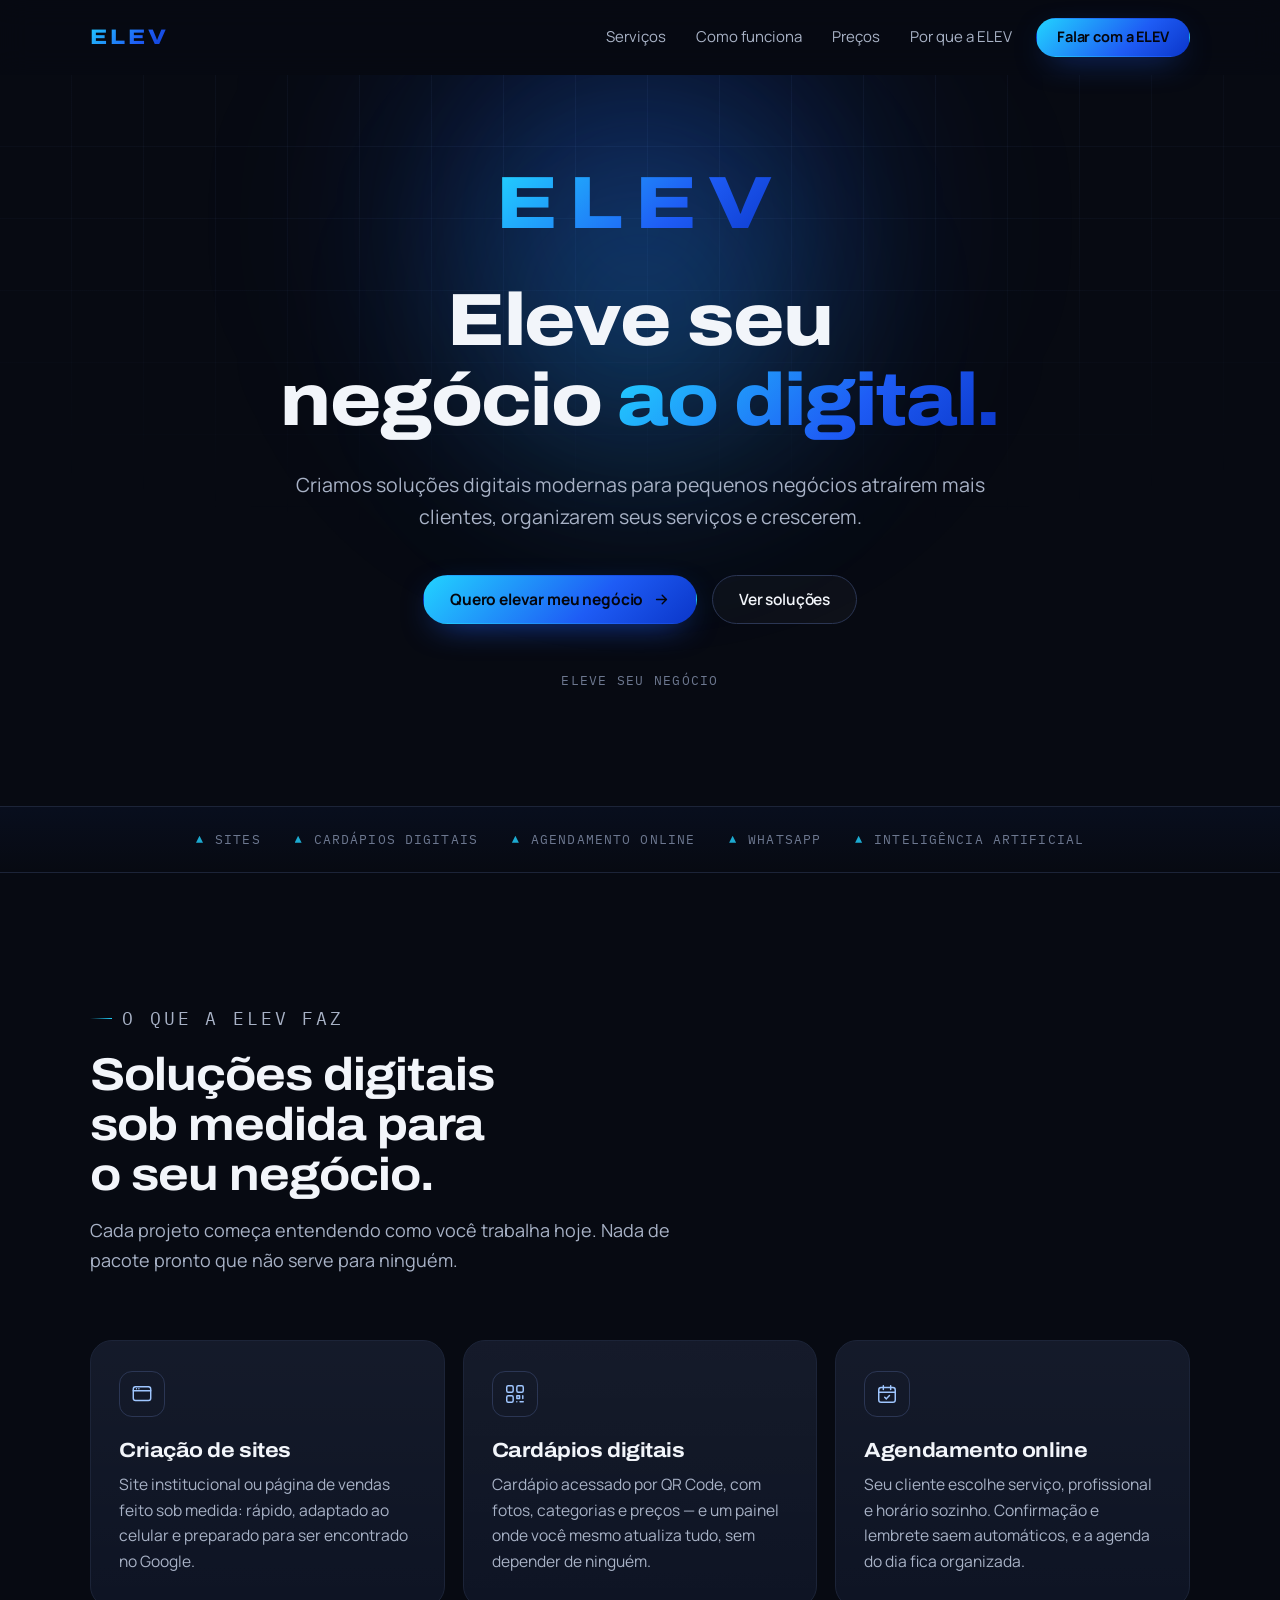
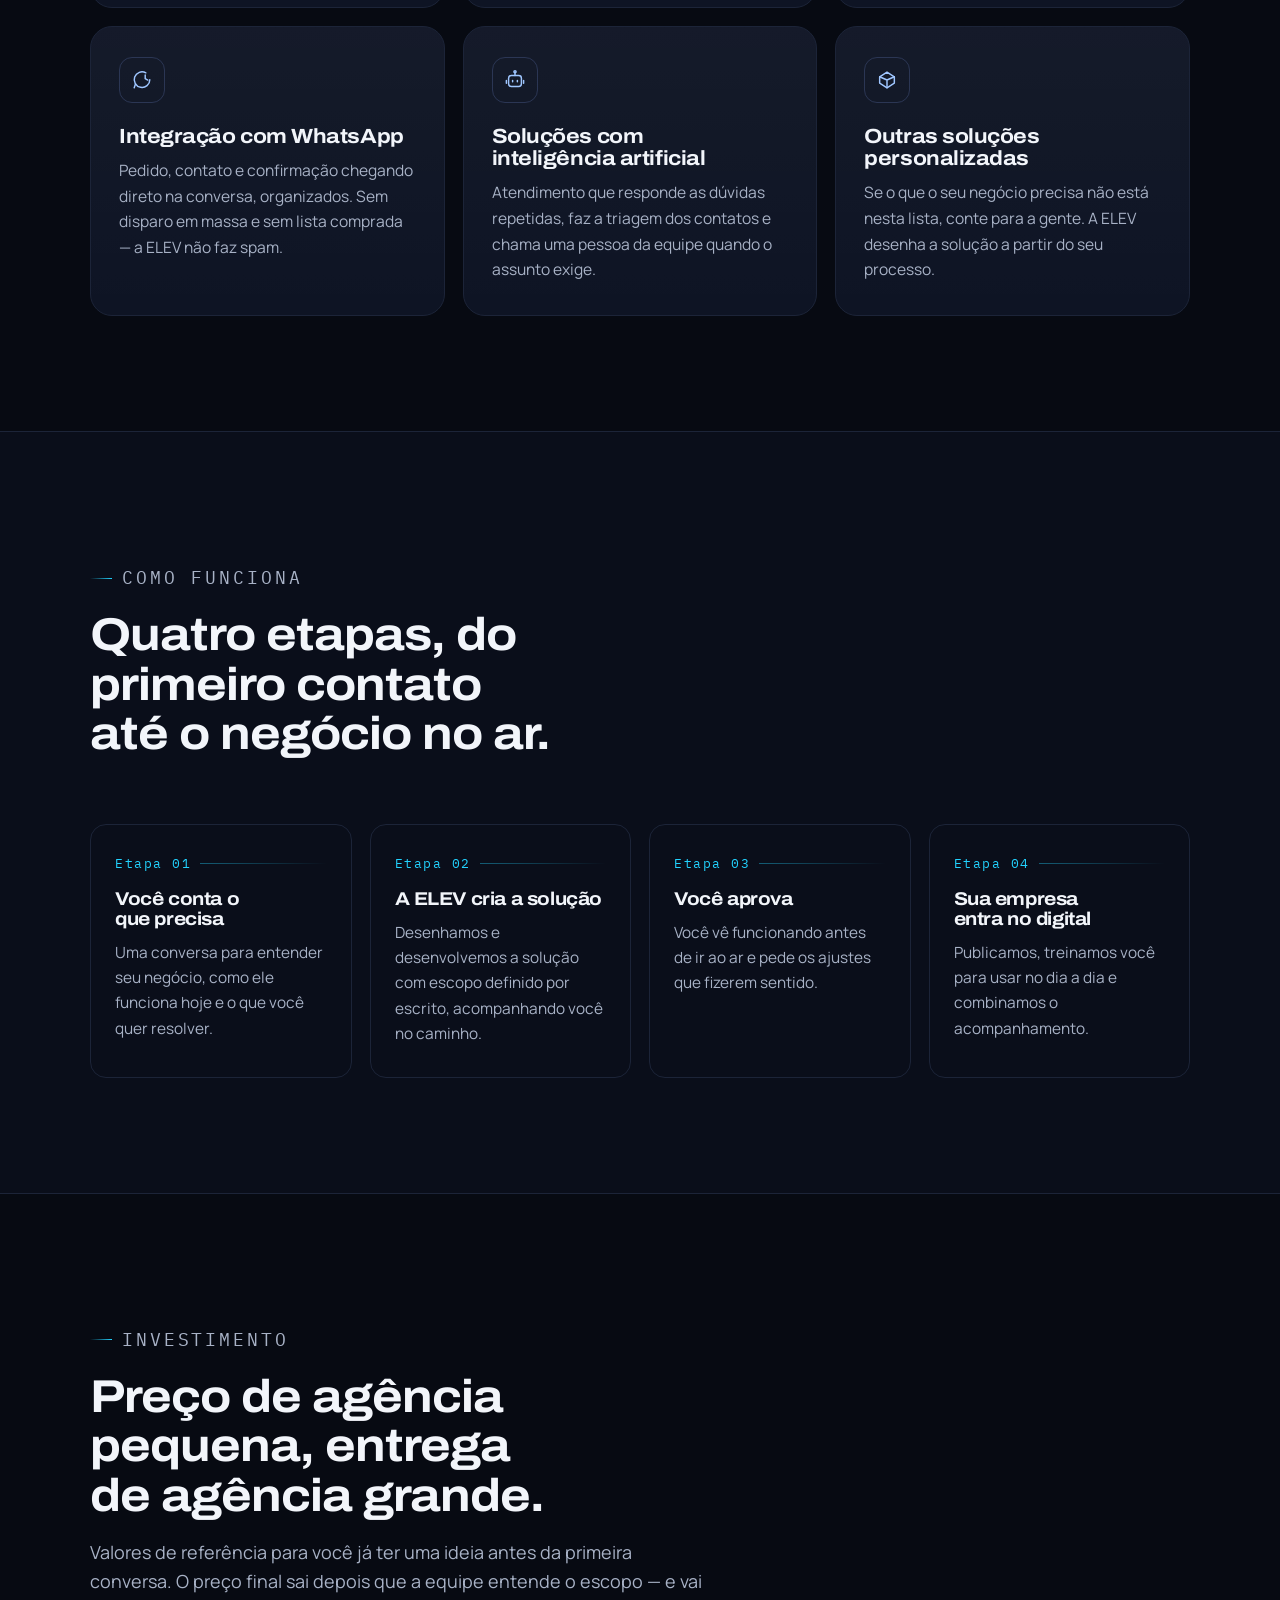
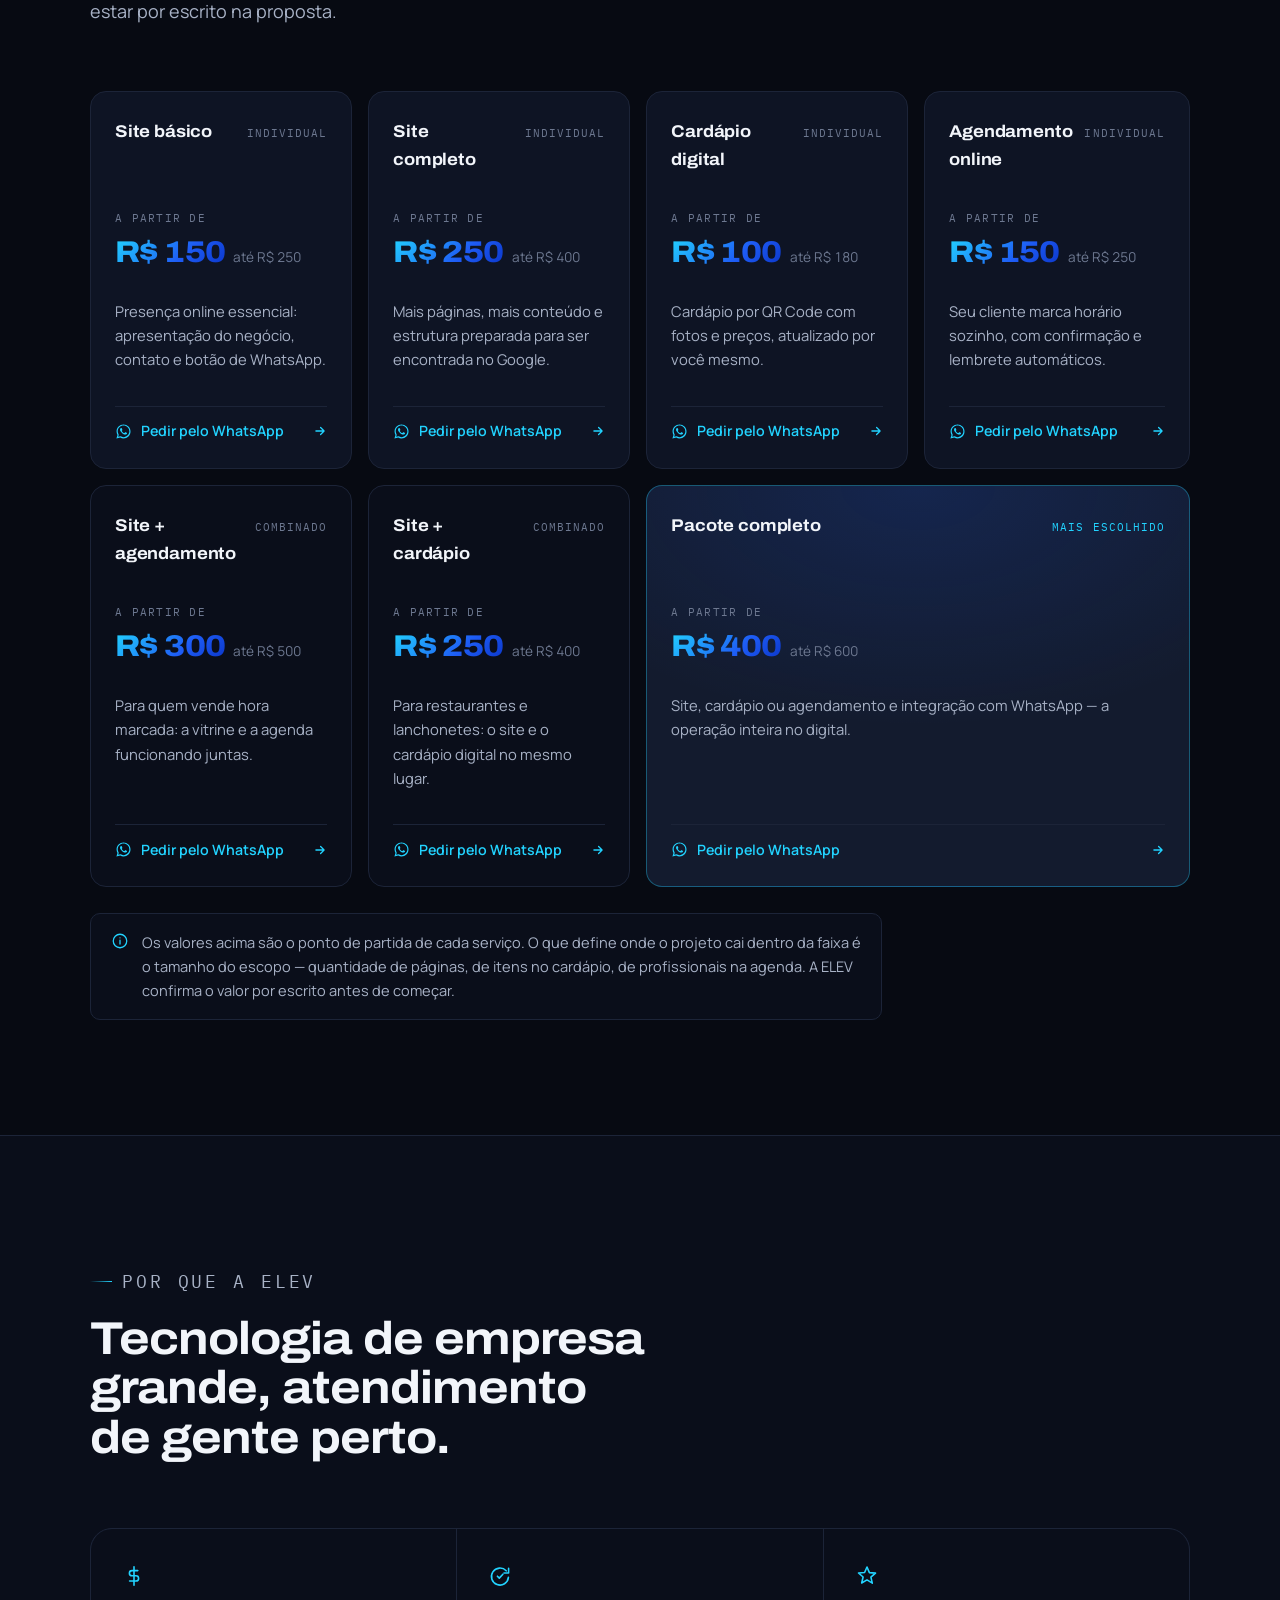
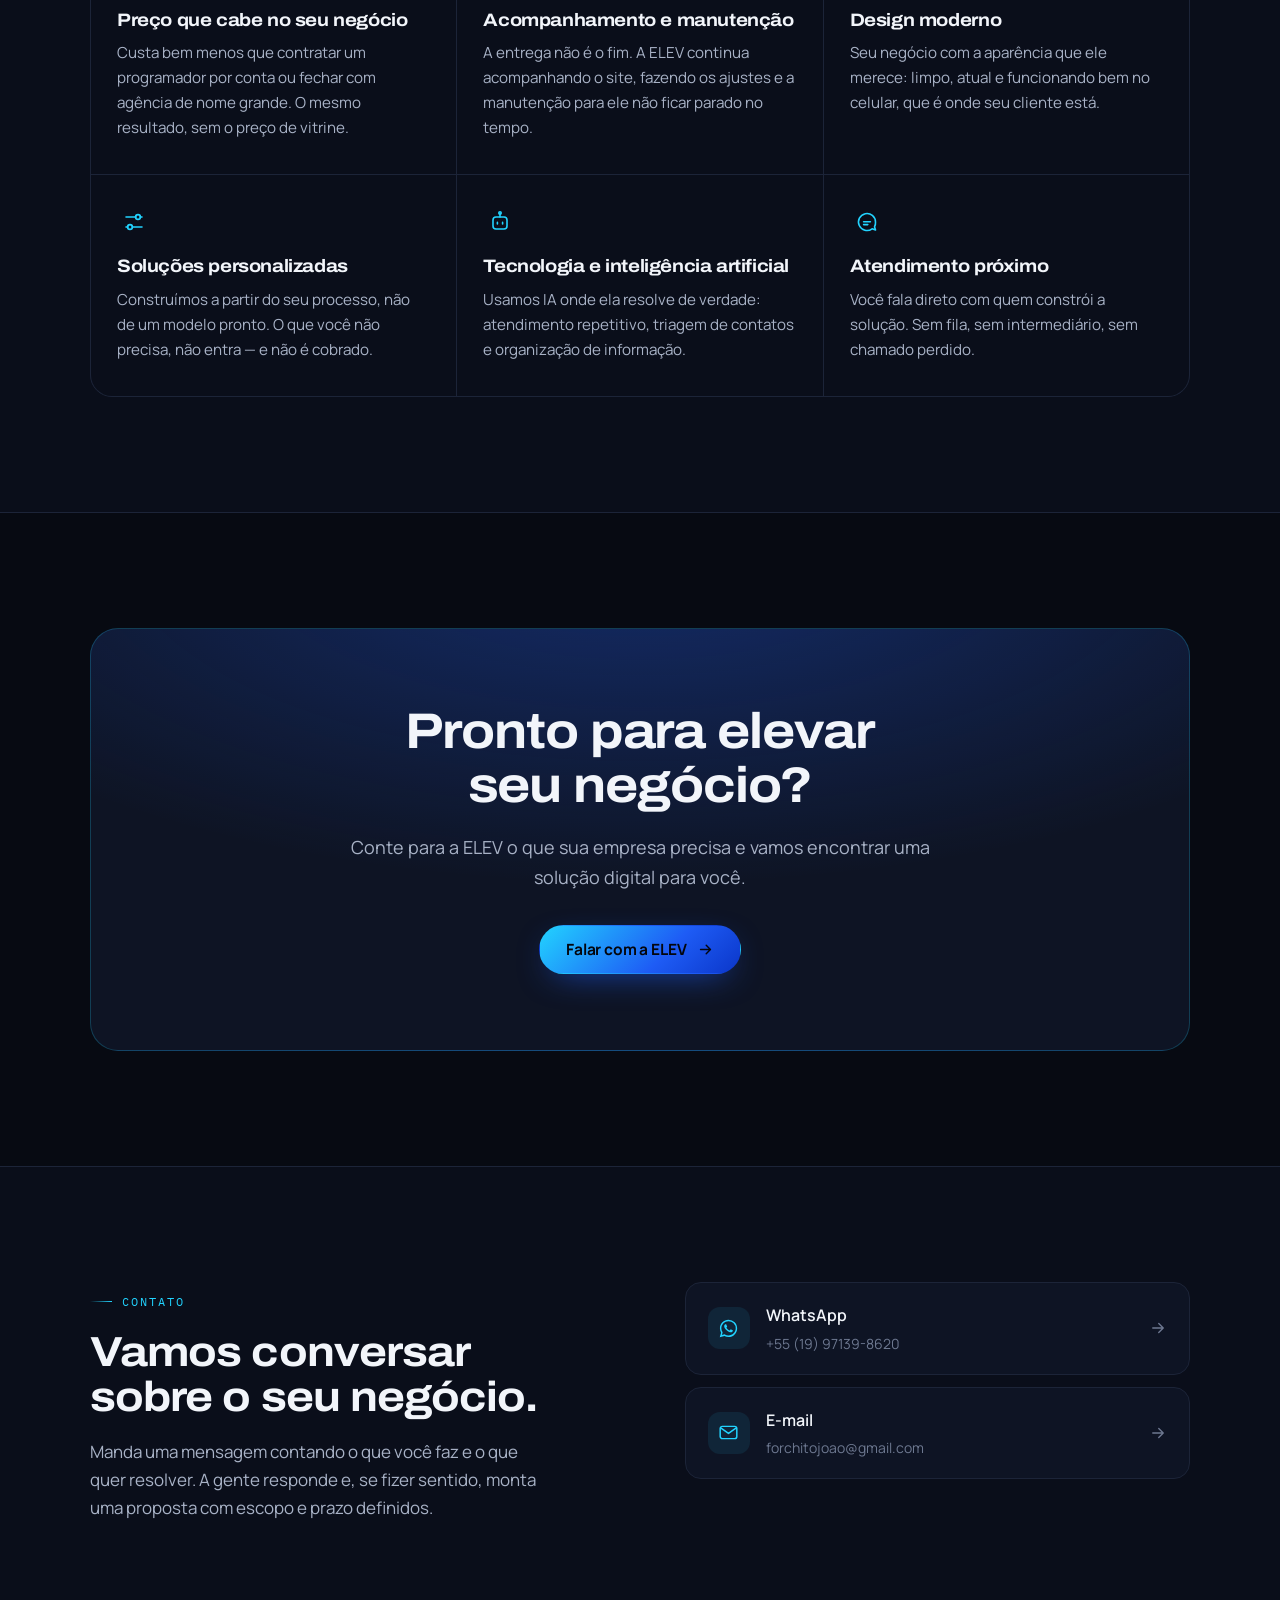
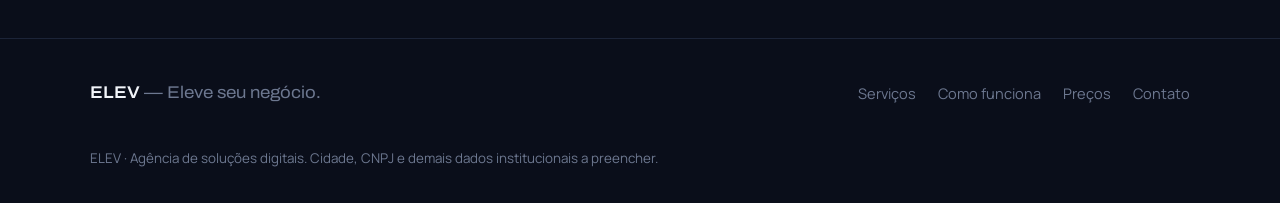
==== commit 61f478f0: "Cada plano de preco abre o WhatsApp com o servico ja escrito O card inteiro vira um caminho para a c" ====
--- a/site/index.html
+++ b/site/index.html
@@ -400,7 +400,7 @@
   display: grid; gap: 16px;
   grid-template-columns: repeat(4, 1fr);
 }
-@media (max-width: 1040px){ .planos{ grid-template-columns: repeat(2, 1fr); } }
+@media (max-width: 1220px){ .planos{ grid-template-columns: repeat(2, 1fr); } }
 @media (max-width: 600px){ .planos{ grid-template-columns: 1fr; } }
 
 .plano{
@@ -440,11 +440,34 @@
 .plano-valor span{ font-size: 13.6px; color: var(--ink-3); font-variant-numeric: tabular-nums; }
 .plano p{ color: var(--ink-2); font-size: 14.8px; margin-top: auto; }
 
+/* o card inteiro leva para o WhatsApp; o texto abaixo e a parte visivel disso */
+.plano-cta{
+  display: inline-flex; align-items: center; gap: 9px;
+  margin-top: 18px; padding-top: 16px;
+  border-top: 1px solid var(--line);
+  font: 600 14.2px/1 Manrope, sans-serif;
+  color: var(--cyan);
+  transition: color .3s var(--t), gap .3s var(--t);
+}
+.plano-cta svg{ width: 17px; height: 17px; flex: none; }
+.plano-cta .seta-cta{ width: 14px; height: 14px; margin-left: auto; transition: transform .3s var(--t); }
+.plano-cta::after{           /* estende o clique ao card inteiro */
+  content: ""; position: absolute; inset: 0; border-radius: inherit;
+}
+.plano:hover .plano-cta{ color: var(--ink); }
+.plano:hover .plano-cta .seta-cta{ transform: translateX(3px); }
+.plano:focus-within{ border-color: rgba(34,211,255,.5); }
+.plano-cta[data-pendente="true"]{ color: var(--ink-3); }
+
+@media (prefers-reduced-motion: reduce){
+  .plano-cta, .plano-cta .seta-cta{ transition: none; }
+}
+
 /* nome, valor e descricao alinhados entre cards, mesmo quando um nome
    ocupa duas linhas e o vizinho ocupa uma */
 @supports (grid-template-rows: subgrid){
   @media (min-width: 601px){
-    .plano{ display: grid; grid-template-rows: subgrid; grid-row: span 3; }
+    .plano{ display: grid; grid-template-rows: subgrid; grid-row: span 4; }
     .plano p{ margin-top: 0; }
   }
 }
@@ -459,7 +482,7 @@
 }
 .plano.destaque .plano-tipo{ color: var(--cyan); }
 
-@media (min-width: 1041px){
+@media (min-width: 1221px){
   /* a última linha tem 3 cards: o pacote completo ocupa o lugar de honra */
   .plano.destaque{ grid-column: span 2; }
 }
@@ -754,6 +777,7 @@
         </div>
         <div class="plano-valor"><small>a partir de</small><b>R$&nbsp;150</b><span>até R$&nbsp;250</span></div>
         <p>Presença online essencial: apresentação do negócio, contato e botão de WhatsApp.</p>
+        <a class="plano-cta" href="#contato" data-plano-cta data-plano-nome="Site básico" data-plano-valor="150"><svg viewBox="0 0 24 24" fill="currentColor" aria-hidden="true"><path d="M12.04 2C6.6 2 2.2 6.4 2.2 11.84c0 1.74.46 3.44 1.32 4.94L2 22l5.36-1.4a9.8 9.8 0 0 0 4.68 1.19h.01c5.43 0 9.84-4.4 9.84-9.84 0-2.63-1.02-5.1-2.88-6.96A9.77 9.77 0 0 0 12.04 2zm0 17.96h-.01a8.2 8.2 0 0 1-4.16-1.14l-.3-.18-3.1.81.83-3.02-.2-.31a8.13 8.13 0 0 1-1.25-4.35c0-4.5 3.68-8.17 8.2-8.17 2.19 0 4.24.85 5.79 2.4a8.12 8.12 0 0 1 2.4 5.78c0 4.51-3.68 8.18-8.2 8.18zm4.5-6.12c-.25-.13-1.46-.72-1.68-.8-.23-.08-.39-.13-.55.12-.17.25-.64.8-.78.97-.15.16-.29.18-.53.06-.25-.12-1.04-.38-1.98-1.22a7.4 7.4 0 0 1-1.37-1.7c-.14-.25-.02-.38.11-.5.11-.11.25-.29.37-.44.13-.15.17-.25.25-.42.09-.16.04-.31-.02-.43-.06-.13-.55-1.34-.76-1.83-.2-.48-.4-.41-.55-.42h-.47c-.16 0-.43.06-.65.31-.22.25-.85.83-.85 2.03s.87 2.35.99 2.51c.12.17 1.71 2.62 4.15 3.67.58.25 1.03.4 1.39.51.58.19 1.11.16 1.53.1.47-.07 1.46-.6 1.66-1.18.21-.57.21-1.07.15-1.17-.06-.11-.23-.17-.48-.29z"/></svg><span>Pedir pelo WhatsApp</span><svg class="seta-cta" viewBox="0 0 24 24" fill="none" stroke="currentColor" stroke-width="2.2" stroke-linecap="round" stroke-linejoin="round" aria-hidden="true"><path d="M5 12h13M13 6l6 6-6 6"/></svg></a>
       </article>
 
       <article class="plano">
@@ -763,6 +787,7 @@
         </div>
         <div class="plano-valor"><small>a partir de</small><b>R$&nbsp;250</b><span>até R$&nbsp;400</span></div>
         <p>Mais páginas, mais conteúdo e estrutura preparada para ser encontrada no Google.</p>
+        <a class="plano-cta" href="#contato" data-plano-cta data-plano-nome="Site completo" data-plano-valor="250"><svg viewBox="0 0 24 24" fill="currentColor" aria-hidden="true"><path d="M12.04 2C6.6 2 2.2 6.4 2.2 11.84c0 1.74.46 3.44 1.32 4.94L2 22l5.36-1.4a9.8 9.8 0 0 0 4.68 1.19h.01c5.43 0 9.84-4.4 9.84-9.84 0-2.63-1.02-5.1-2.88-6.96A9.77 9.77 0 0 0 12.04 2zm0 17.96h-.01a8.2 8.2 0 0 1-4.16-1.14l-.3-.18-3.1.81.83-3.02-.2-.31a8.13 8.13 0 0 1-1.25-4.35c0-4.5 3.68-8.17 8.2-8.17 2.19 0 4.24.85 5.79 2.4a8.12 8.12 0 0 1 2.4 5.78c0 4.51-3.68 8.18-8.2 8.18zm4.5-6.12c-.25-.13-1.46-.72-1.68-.8-.23-.08-.39-.13-.55.12-.17.25-.64.8-.78.97-.15.16-.29.18-.53.06-.25-.12-1.04-.38-1.98-1.22a7.4 7.4 0 0 1-1.37-1.7c-.14-.25-.02-.38.11-.5.11-.11.25-.29.37-.44.13-.15.17-.25.25-.42.09-.16.04-.31-.02-.43-.06-.13-.55-1.34-.76-1.83-.2-.48-.4-.41-.55-.42h-.47c-.16 0-.43.06-.65.31-.22.25-.85.83-.85 2.03s.87 2.35.99 2.51c.12.17 1.71 2.62 4.15 3.67.58.25 1.03.4 1.39.51.58.19 1.11.16 1.53.1.47-.07 1.46-.6 1.66-1.18.21-.57.21-1.07.15-1.17-.06-.11-.23-.17-.48-.29z"/></svg><span>Pedir pelo WhatsApp</span><svg class="seta-cta" viewBox="0 0 24 24" fill="none" stroke="currentColor" stroke-width="2.2" stroke-linecap="round" stroke-linejoin="round" aria-hidden="true"><path d="M5 12h13M13 6l6 6-6 6"/></svg></a>
       </article>
 
       <article class="plano">
@@ -772,6 +797,7 @@
         </div>
         <div class="plano-valor"><small>a partir de</small><b>R$&nbsp;100</b><span>até R$&nbsp;180</span></div>
         <p>Cardápio por QR Code com fotos e preços, atualizado por você mesmo.</p>
+        <a class="plano-cta" href="#contato" data-plano-cta data-plano-nome="Cardápio digital" data-plano-valor="100"><svg viewBox="0 0 24 24" fill="currentColor" aria-hidden="true"><path d="M12.04 2C6.6 2 2.2 6.4 2.2 11.84c0 1.74.46 3.44 1.32 4.94L2 22l5.36-1.4a9.8 9.8 0 0 0 4.68 1.19h.01c5.43 0 9.84-4.4 9.84-9.84 0-2.63-1.02-5.1-2.88-6.96A9.77 9.77 0 0 0 12.04 2zm0 17.96h-.01a8.2 8.2 0 0 1-4.16-1.14l-.3-.18-3.1.81.83-3.02-.2-.31a8.13 8.13 0 0 1-1.25-4.35c0-4.5 3.68-8.17 8.2-8.17 2.19 0 4.24.85 5.79 2.4a8.12 8.12 0 0 1 2.4 5.78c0 4.51-3.68 8.18-8.2 8.18zm4.5-6.12c-.25-.13-1.46-.72-1.68-.8-.23-.08-.39-.13-.55.12-.17.25-.64.8-.78.97-.15.16-.29.18-.53.06-.25-.12-1.04-.38-1.98-1.22a7.4 7.4 0 0 1-1.37-1.7c-.14-.25-.02-.38.11-.5.11-.11.25-.29.37-.44.13-.15.17-.25.25-.42.09-.16.04-.31-.02-.43-.06-.13-.55-1.34-.76-1.83-.2-.48-.4-.41-.55-.42h-.47c-.16 0-.43.06-.65.31-.22.25-.85.83-.85 2.03s.87 2.35.99 2.51c.12.17 1.71 2.62 4.15 3.67.58.25 1.03.4 1.39.51.58.19 1.11.16 1.53.1.47-.07 1.46-.6 1.66-1.18.21-.57.21-1.07.15-1.17-.06-.11-.23-.17-.48-.29z"/></svg><span>Pedir pelo WhatsApp</span><svg class="seta-cta" viewBox="0 0 24 24" fill="none" stroke="currentColor" stroke-width="2.2" stroke-linecap="round" stroke-linejoin="round" aria-hidden="true"><path d="M5 12h13M13 6l6 6-6 6"/></svg></a>
       </article>
 
       <article class="plano">
@@ -781,6 +807,7 @@
         </div>
         <div class="plano-valor"><small>a partir de</small><b>R$&nbsp;150</b><span>até R$&nbsp;250</span></div>
         <p>Seu cliente marca horário sozinho, com confirmação e lembrete automáticos.</p>
+        <a class="plano-cta" href="#contato" data-plano-cta data-plano-nome="Agendamento online" data-plano-valor="150"><svg viewBox="0 0 24 24" fill="currentColor" aria-hidden="true"><path d="M12.04 2C6.6 2 2.2 6.4 2.2 11.84c0 1.74.46 3.44 1.32 4.94L2 22l5.36-1.4a9.8 9.8 0 0 0 4.68 1.19h.01c5.43 0 9.84-4.4 9.84-9.84 0-2.63-1.02-5.1-2.88-6.96A9.77 9.77 0 0 0 12.04 2zm0 17.96h-.01a8.2 8.2 0 0 1-4.16-1.14l-.3-.18-3.1.81.83-3.02-.2-.31a8.13 8.13 0 0 1-1.25-4.35c0-4.5 3.68-8.17 8.2-8.17 2.19 0 4.24.85 5.79 2.4a8.12 8.12 0 0 1 2.4 5.78c0 4.51-3.68 8.18-8.2 8.18zm4.5-6.12c-.25-.13-1.46-.72-1.68-.8-.23-.08-.39-.13-.55.12-.17.25-.64.8-.78.97-.15.16-.29.18-.53.06-.25-.12-1.04-.38-1.98-1.22a7.4 7.4 0 0 1-1.37-1.7c-.14-.25-.02-.38.11-.5.11-.11.25-.29.37-.44.13-.15.17-.25.25-.42.09-.16.04-.31-.02-.43-.06-.13-.55-1.34-.76-1.83-.2-.48-.4-.41-.55-.42h-.47c-.16 0-.43.06-.65.31-.22.25-.85.83-.85 2.03s.87 2.35.99 2.51c.12.17 1.71 2.62 4.15 3.67.58.25 1.03.4 1.39.51.58.19 1.11.16 1.53.1.47-.07 1.46-.6 1.66-1.18.21-.57.21-1.07.15-1.17-.06-.11-.23-.17-.48-.29z"/></svg><span>Pedir pelo WhatsApp</span><svg class="seta-cta" viewBox="0 0 24 24" fill="none" stroke="currentColor" stroke-width="2.2" stroke-linecap="round" stroke-linejoin="round" aria-hidden="true"><path d="M5 12h13M13 6l6 6-6 6"/></svg></a>
       </article>
 
       <article class="plano combo">
@@ -790,6 +817,7 @@
         </div>
         <div class="plano-valor"><small>a partir de</small><b>R$&nbsp;300</b><span>até R$&nbsp;500</span></div>
         <p>Para quem vende hora marcada: a vitrine e a agenda funcionando juntas.</p>
+        <a class="plano-cta" href="#contato" data-plano-cta data-plano-nome="Site + agendamento" data-plano-valor="300"><svg viewBox="0 0 24 24" fill="currentColor" aria-hidden="true"><path d="M12.04 2C6.6 2 2.2 6.4 2.2 11.84c0 1.74.46 3.44 1.32 4.94L2 22l5.36-1.4a9.8 9.8 0 0 0 4.68 1.19h.01c5.43 0 9.84-4.4 9.84-9.84 0-2.63-1.02-5.1-2.88-6.96A9.77 9.77 0 0 0 12.04 2zm0 17.96h-.01a8.2 8.2 0 0 1-4.16-1.14l-.3-.18-3.1.81.83-3.02-.2-.31a8.13 8.13 0 0 1-1.25-4.35c0-4.5 3.68-8.17 8.2-8.17 2.19 0 4.24.85 5.79 2.4a8.12 8.12 0 0 1 2.4 5.78c0 4.51-3.68 8.18-8.2 8.18zm4.5-6.12c-.25-.13-1.46-.72-1.68-.8-.23-.08-.39-.13-.55.12-.17.25-.64.8-.78.97-.15.16-.29.18-.53.06-.25-.12-1.04-.38-1.98-1.22a7.4 7.4 0 0 1-1.37-1.7c-.14-.25-.02-.38.11-.5.11-.11.25-.29.37-.44.13-.15.17-.25.25-.42.09-.16.04-.31-.02-.43-.06-.13-.55-1.34-.76-1.83-.2-.48-.4-.41-.55-.42h-.47c-.16 0-.43.06-.65.31-.22.25-.85.83-.85 2.03s.87 2.35.99 2.51c.12.17 1.71 2.62 4.15 3.67.58.25 1.03.4 1.39.51.58.19 1.11.16 1.53.1.47-.07 1.46-.6 1.66-1.18.21-.57.21-1.07.15-1.17-.06-.11-.23-.17-.48-.29z"/></svg><span>Pedir pelo WhatsApp</span><svg class="seta-cta" viewBox="0 0 24 24" fill="none" stroke="currentColor" stroke-width="2.2" stroke-linecap="round" stroke-linejoin="round" aria-hidden="true"><path d="M5 12h13M13 6l6 6-6 6"/></svg></a>
       </article>
 
       <article class="plano combo">
@@ -799,6 +827,7 @@
         </div>
         <div class="plano-valor"><small>a partir de</small><b>R$&nbsp;250</b><span>até R$&nbsp;400</span></div>
         <p>Para restaurantes e lanchonetes: o site e o cardápio digital no mesmo lugar.</p>
+        <a class="plano-cta" href="#contato" data-plano-cta data-plano-nome="Site + cardápio" data-plano-valor="250"><svg viewBox="0 0 24 24" fill="currentColor" aria-hidden="true"><path d="M12.04 2C6.6 2 2.2 6.4 2.2 11.84c0 1.74.46 3.44 1.32 4.94L2 22l5.36-1.4a9.8 9.8 0 0 0 4.68 1.19h.01c5.43 0 9.84-4.4 9.84-9.84 0-2.63-1.02-5.1-2.88-6.96A9.77 9.77 0 0 0 12.04 2zm0 17.96h-.01a8.2 8.2 0 0 1-4.16-1.14l-.3-.18-3.1.81.83-3.02-.2-.31a8.13 8.13 0 0 1-1.25-4.35c0-4.5 3.68-8.17 8.2-8.17 2.19 0 4.24.85 5.79 2.4a8.12 8.12 0 0 1 2.4 5.78c0 4.51-3.68 8.18-8.2 8.18zm4.5-6.12c-.25-.13-1.46-.72-1.68-.8-.23-.08-.39-.13-.55.12-.17.25-.64.8-.78.97-.15.16-.29.18-.53.06-.25-.12-1.04-.38-1.98-1.22a7.4 7.4 0 0 1-1.37-1.7c-.14-.25-.02-.38.11-.5.11-.11.25-.29.37-.44.13-.15.17-.25.25-.42.09-.16.04-.31-.02-.43-.06-.13-.55-1.34-.76-1.83-.2-.48-.4-.41-.55-.42h-.47c-.16 0-.43.06-.65.31-.22.25-.85.83-.85 2.03s.87 2.35.99 2.51c.12.17 1.71 2.62 4.15 3.67.58.25 1.03.4 1.39.51.58.19 1.11.16 1.53.1.47-.07 1.46-.6 1.66-1.18.21-.57.21-1.07.15-1.17-.06-.11-.23-.17-.48-.29z"/></svg><span>Pedir pelo WhatsApp</span><svg class="seta-cta" viewBox="0 0 24 24" fill="none" stroke="currentColor" stroke-width="2.2" stroke-linecap="round" stroke-linejoin="round" aria-hidden="true"><path d="M5 12h13M13 6l6 6-6 6"/></svg></a>
       </article>
 
       <article class="plano destaque">
@@ -808,6 +837,7 @@
         </div>
         <div class="plano-valor"><small>a partir de</small><b>R$&nbsp;400</b><span>até R$&nbsp;600</span></div>
         <p>Site, cardápio ou agendamento e integração com WhatsApp — a operação inteira no digital.</p>
+        <a class="plano-cta" href="#contato" data-plano-cta data-plano-nome="Pacote completo" data-plano-valor="400"><svg viewBox="0 0 24 24" fill="currentColor" aria-hidden="true"><path d="M12.04 2C6.6 2 2.2 6.4 2.2 11.84c0 1.74.46 3.44 1.32 4.94L2 22l5.36-1.4a9.8 9.8 0 0 0 4.68 1.19h.01c5.43 0 9.84-4.4 9.84-9.84 0-2.63-1.02-5.1-2.88-6.96A9.77 9.77 0 0 0 12.04 2zm0 17.96h-.01a8.2 8.2 0 0 1-4.16-1.14l-.3-.18-3.1.81.83-3.02-.2-.31a8.13 8.13 0 0 1-1.25-4.35c0-4.5 3.68-8.17 8.2-8.17 2.19 0 4.24.85 5.79 2.4a8.12 8.12 0 0 1 2.4 5.78c0 4.51-3.68 8.18-8.2 8.18zm4.5-6.12c-.25-.13-1.46-.72-1.68-.8-.23-.08-.39-.13-.55.12-.17.25-.64.8-.78.97-.15.16-.29.18-.53.06-.25-.12-1.04-.38-1.98-1.22a7.4 7.4 0 0 1-1.37-1.7c-.14-.25-.02-.38.11-.5.11-.11.25-.29.37-.44.13-.15.17-.25.25-.42.09-.16.04-.31-.02-.43-.06-.13-.55-1.34-.76-1.83-.2-.48-.4-.41-.55-.42h-.47c-.16 0-.43.06-.65.31-.22.25-.85.83-.85 2.03s.87 2.35.99 2.51c.12.17 1.71 2.62 4.15 3.67.58.25 1.03.4 1.39.51.58.19 1.11.16 1.53.1.47-.07 1.46-.6 1.66-1.18.21-.57.21-1.07.15-1.17-.06-.11-.23-.17-.48-.29z"/></svg><span>Pedir pelo WhatsApp</span><svg class="seta-cta" viewBox="0 0 24 24" fill="none" stroke="currentColor" stroke-width="2.2" stroke-linecap="round" stroke-linejoin="round" aria-hidden="true"><path d="M5 12h13M13 6l6 6-6 6"/></svg></a>
       </article>
     </div>
 
@@ -985,6 +1015,21 @@
     }
   });
 
+  /* ---- cada plano leva ao WhatsApp com o servico ja escrito ----- */
+  d.querySelectorAll("[data-plano-cta]").forEach(function (el) {
+    const nome = el.dataset.planoNome;
+    const valor = el.dataset.planoValor;
+    if (!destinos.whatsapp.pronto) {
+      el.dataset.pendente = "true";   // sem numero, continua indo para o contato
+      return;
+    }
+    const texto = "Ola! Vim pelo site da ELEV e tenho interesse no " + nome +
+                  " (a partir de R$ " + valor + "). Pode me explicar como funciona?";
+    el.href = "https://wa.me/" + CONTATO.whatsapp + "?text=" + encodeURIComponent(texto);
+    el.target = "_blank";
+    el.rel = "noopener";
+  });
+
   /* ---- header ao rolar ----------------------------------------- */
   const header = d.getElementById("header");
   const marcaScroll = function () {
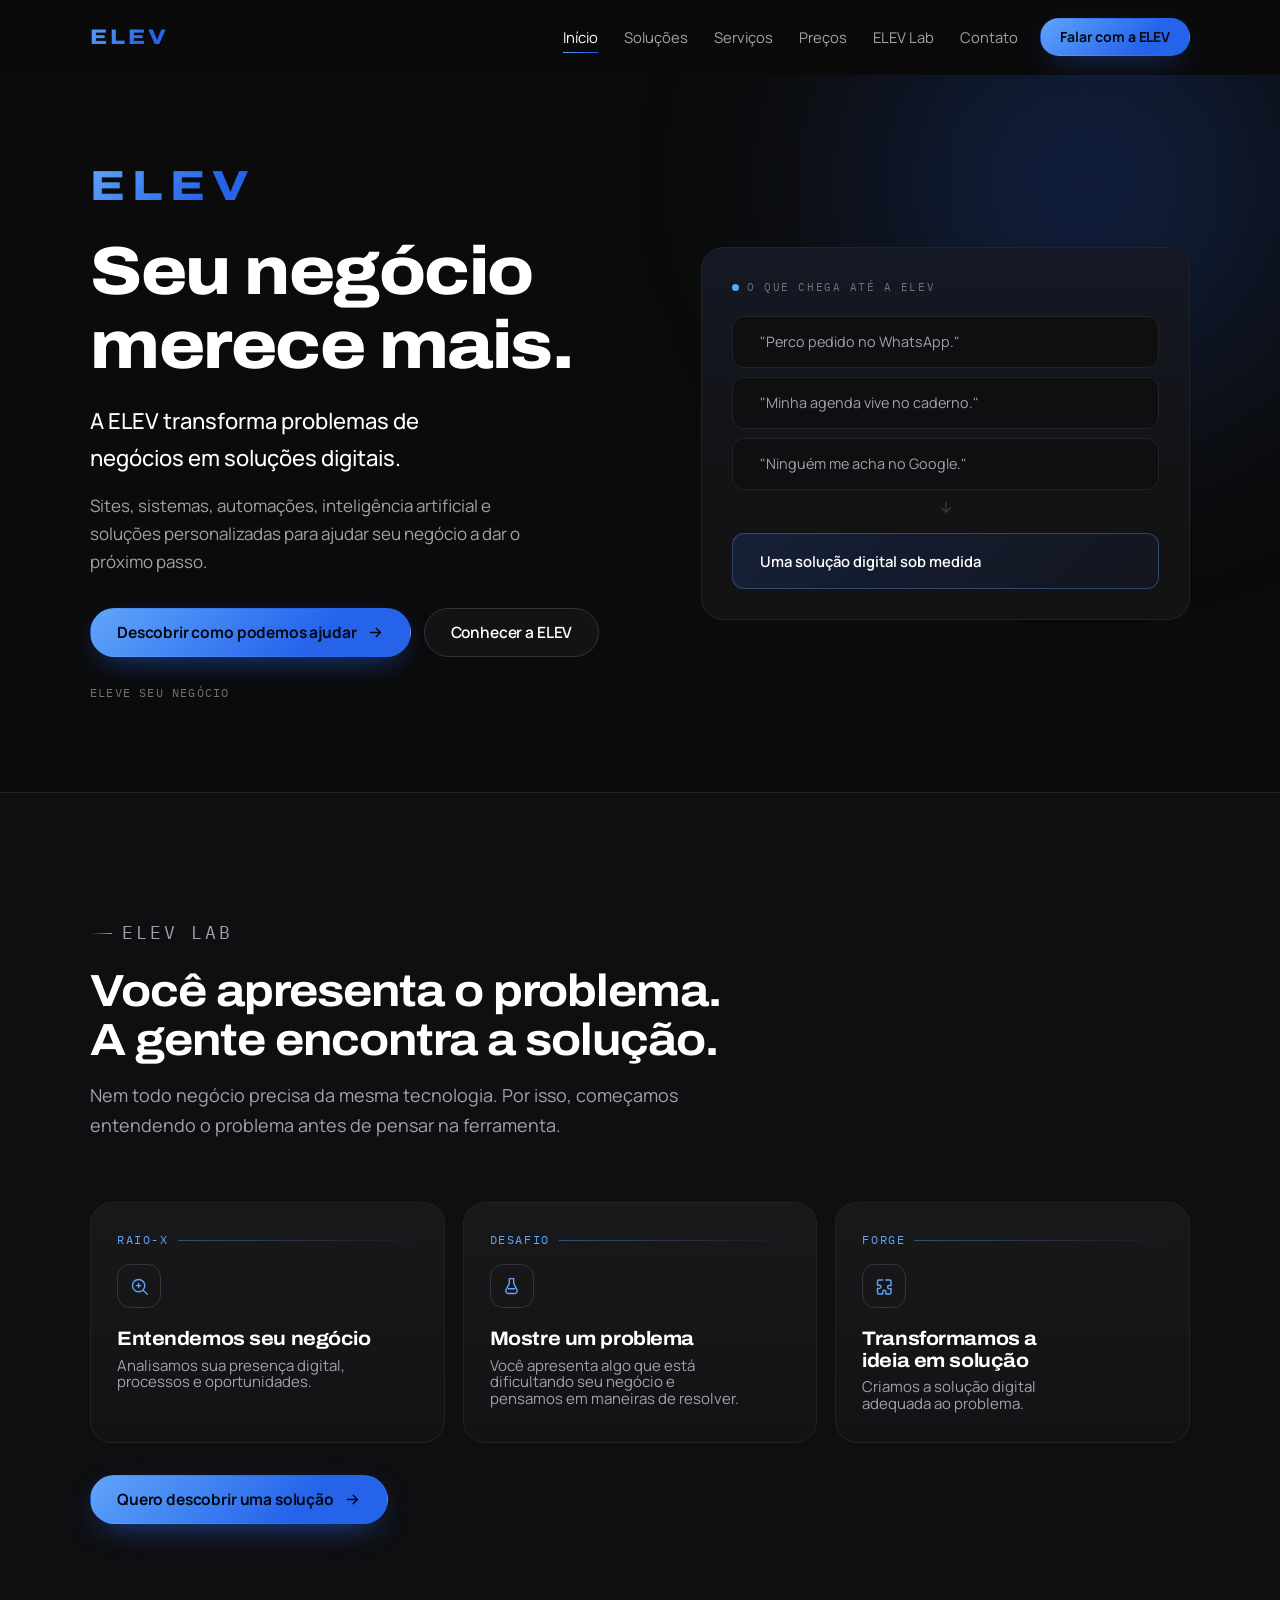
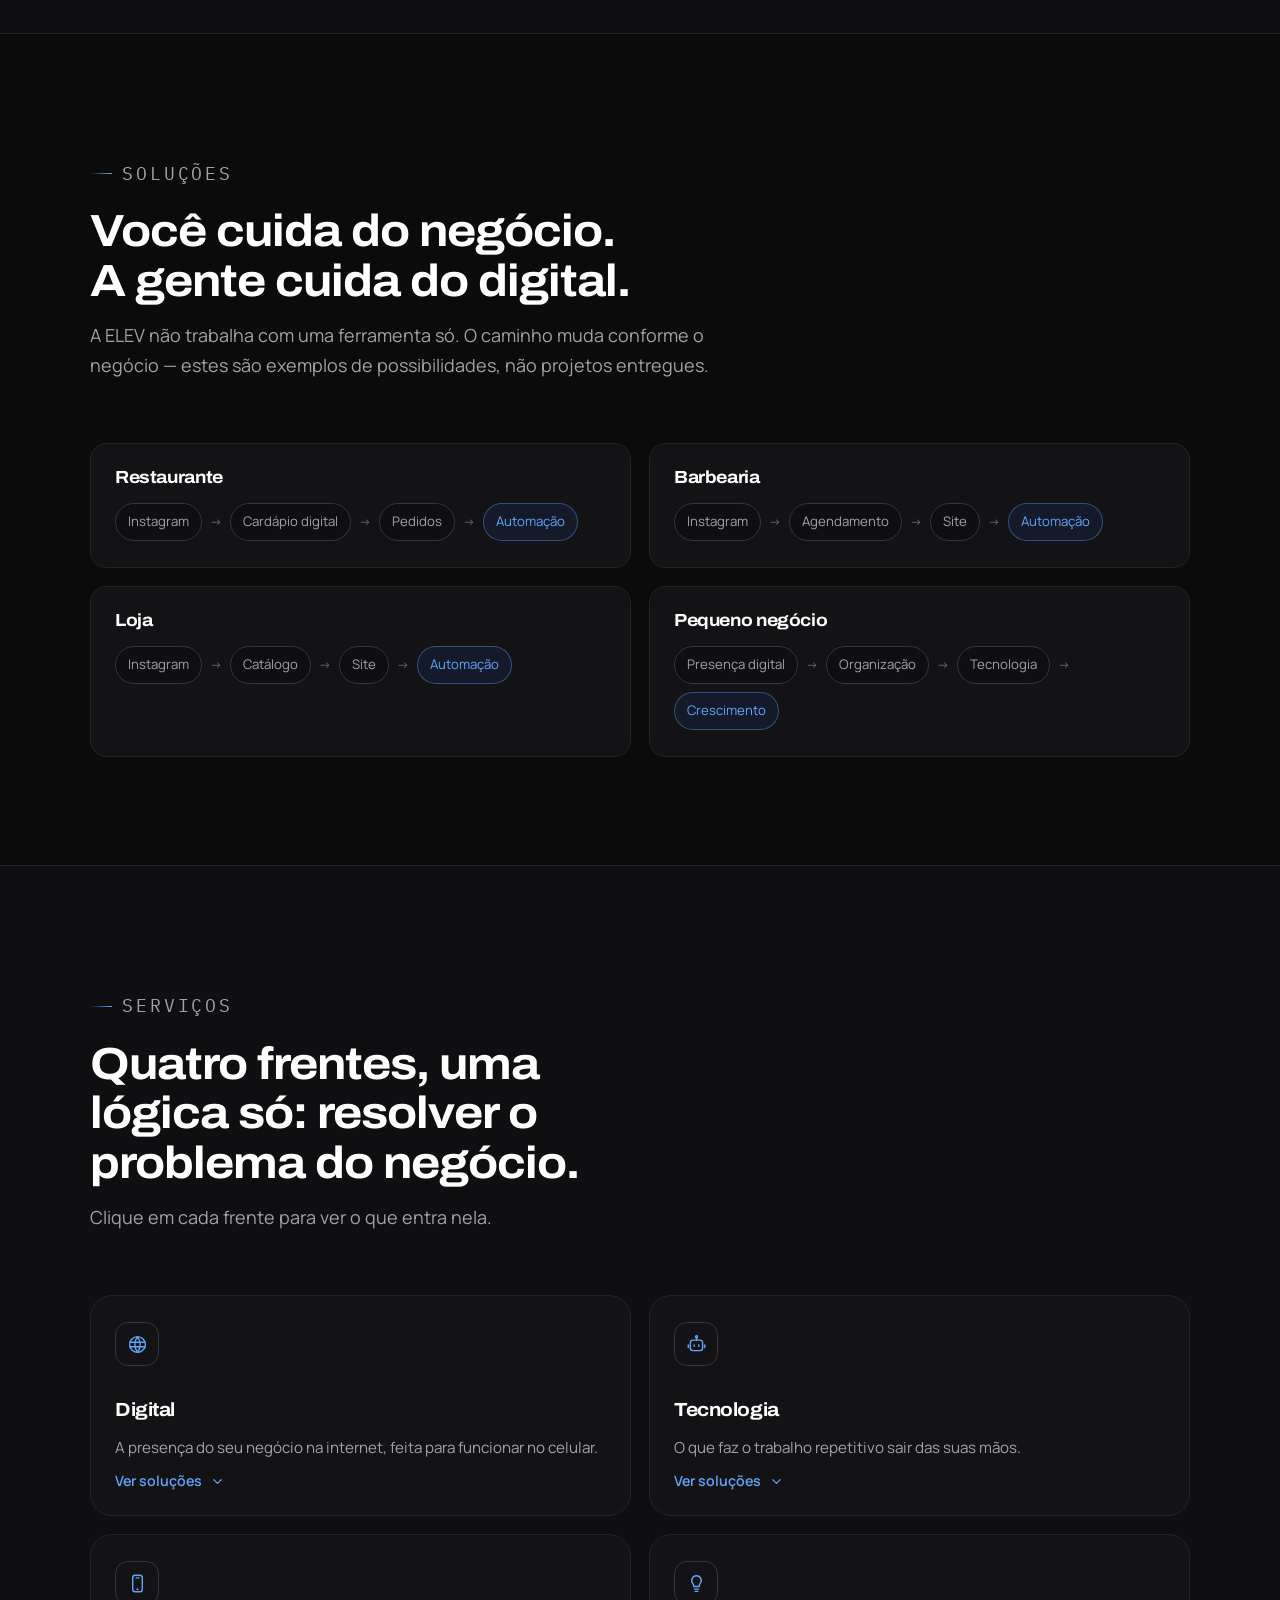
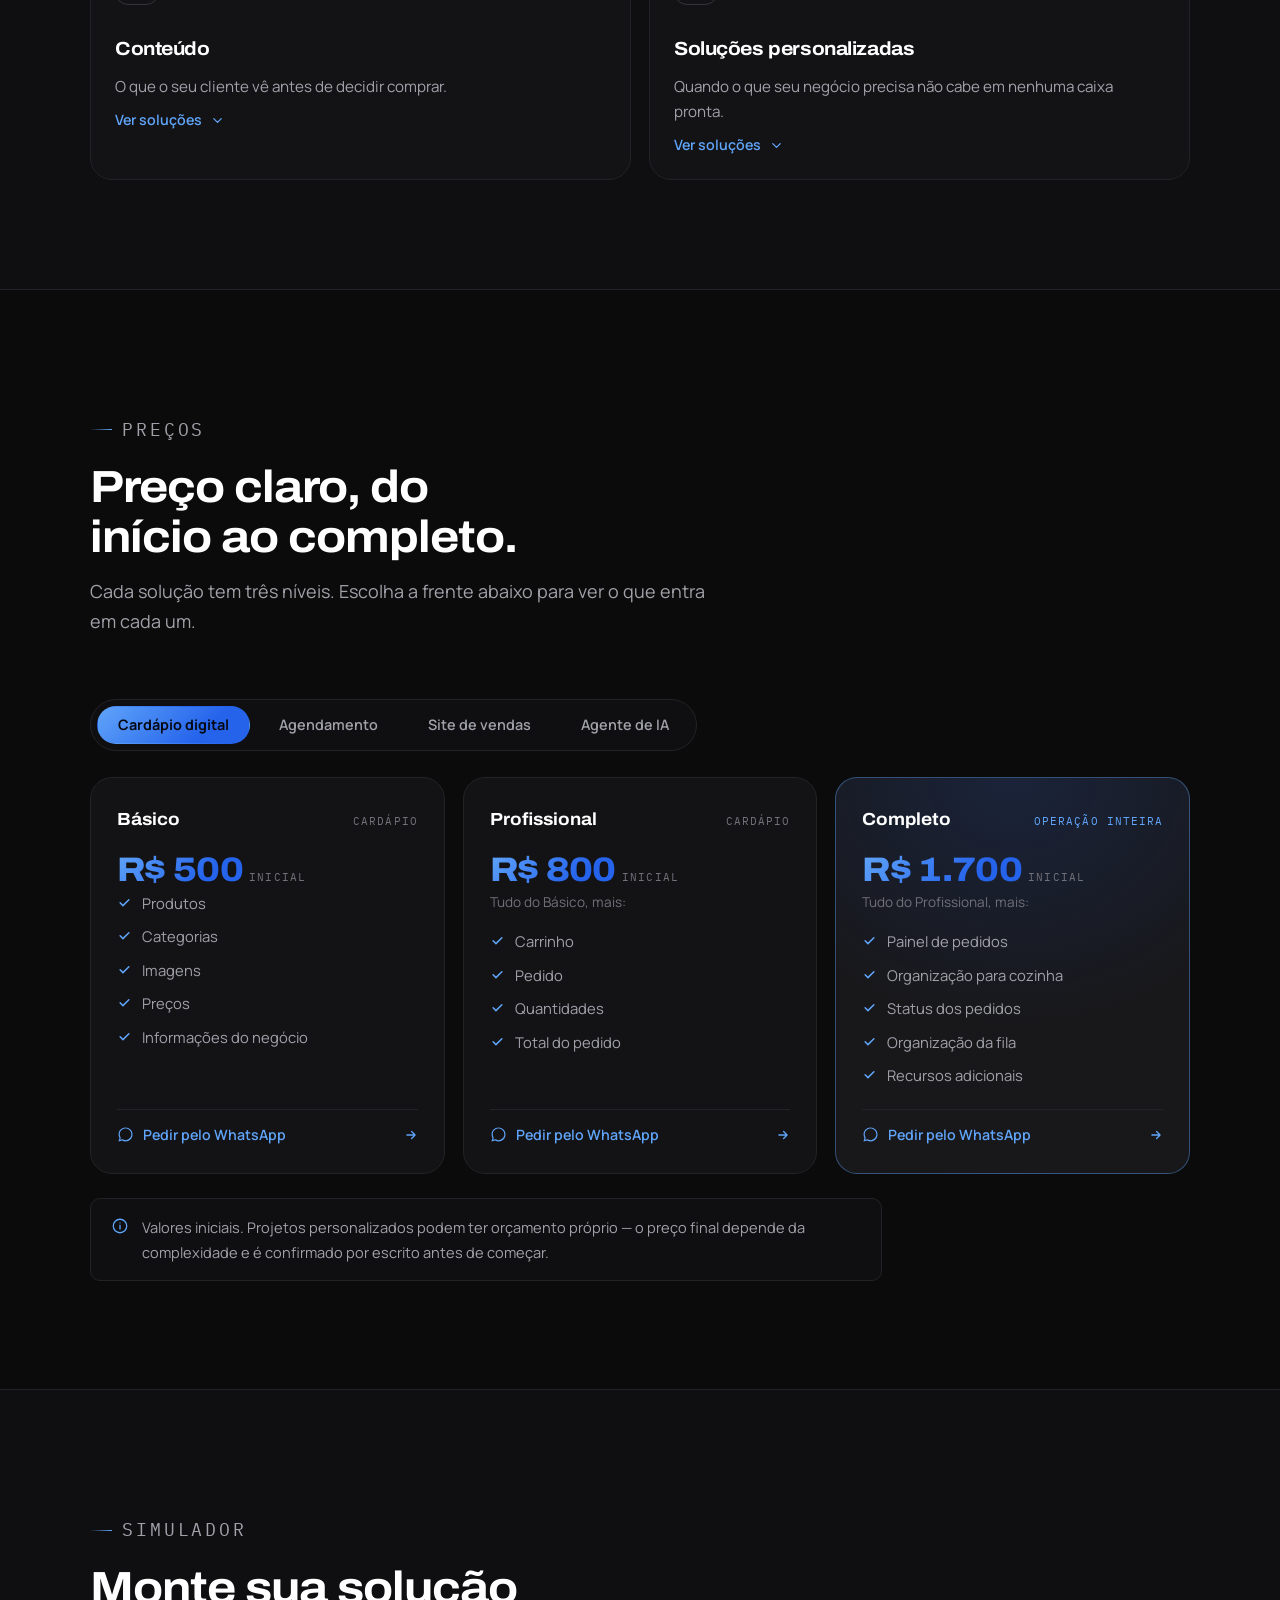
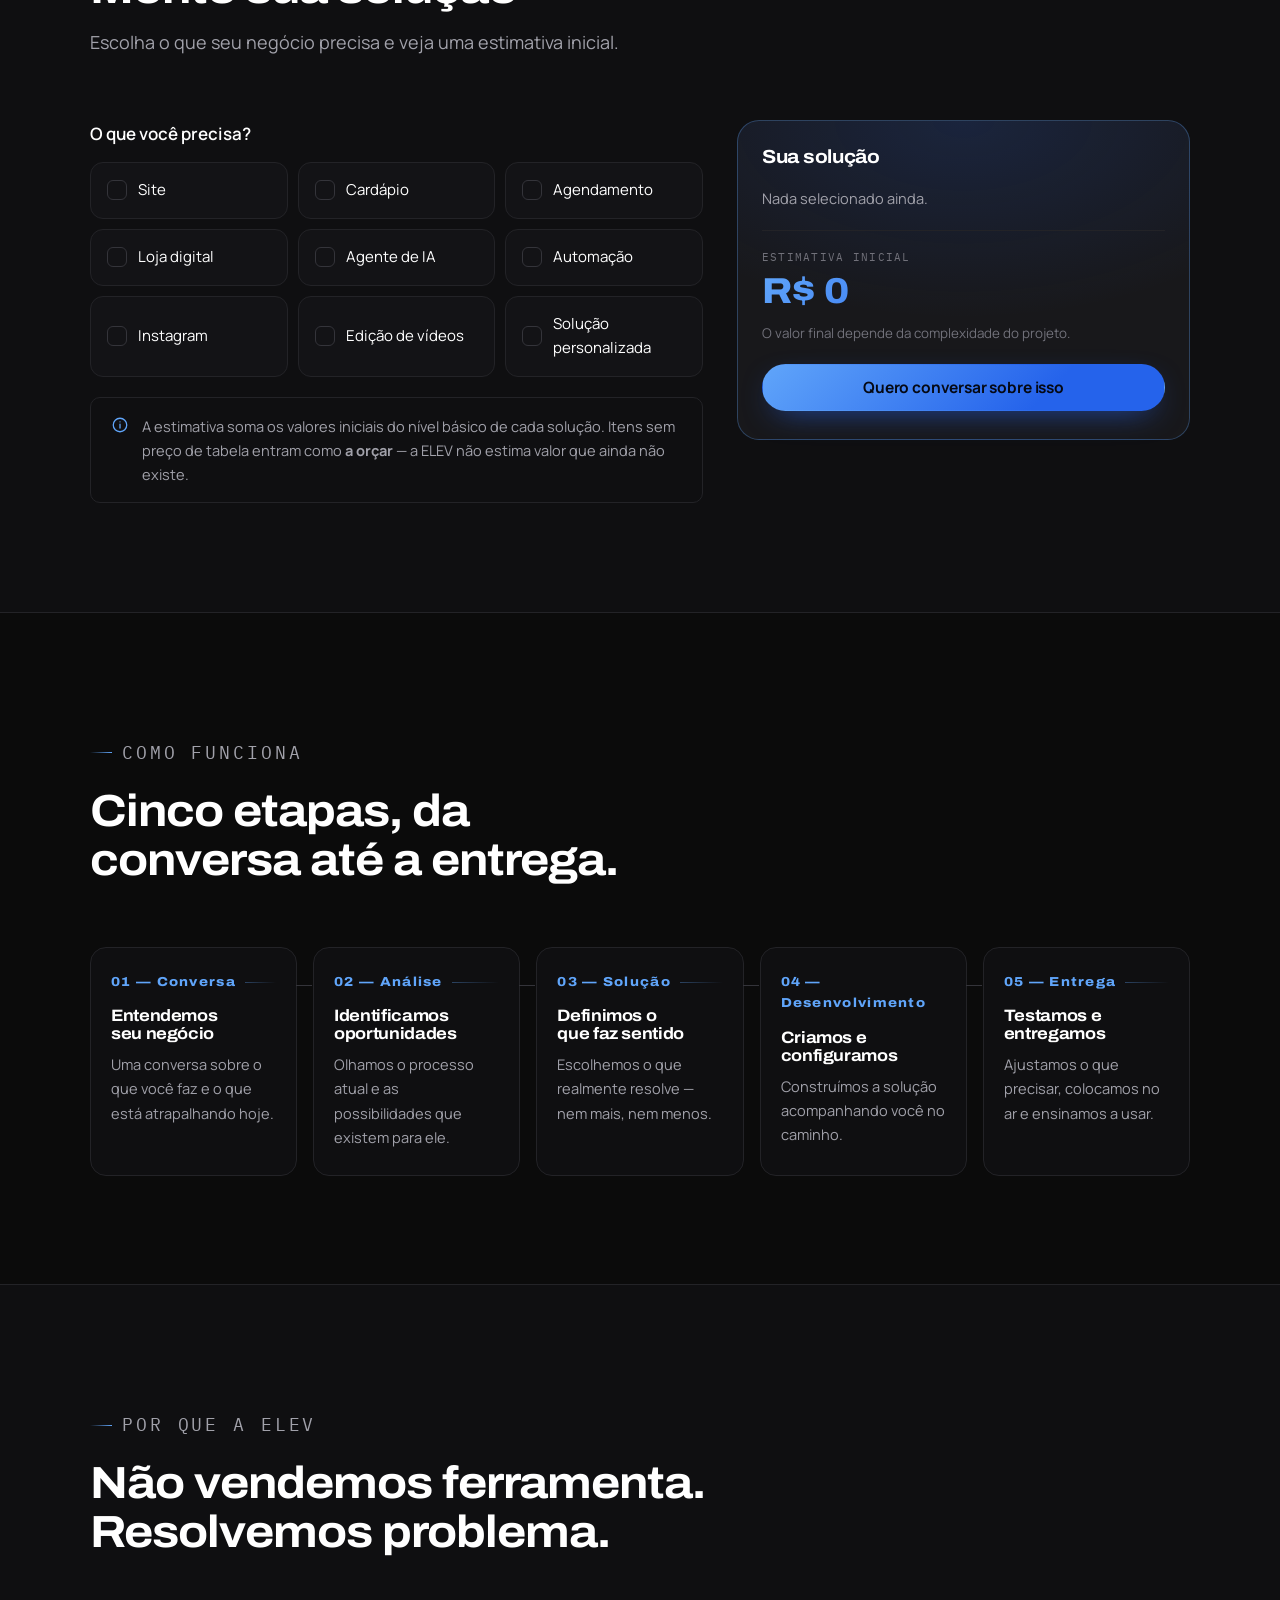
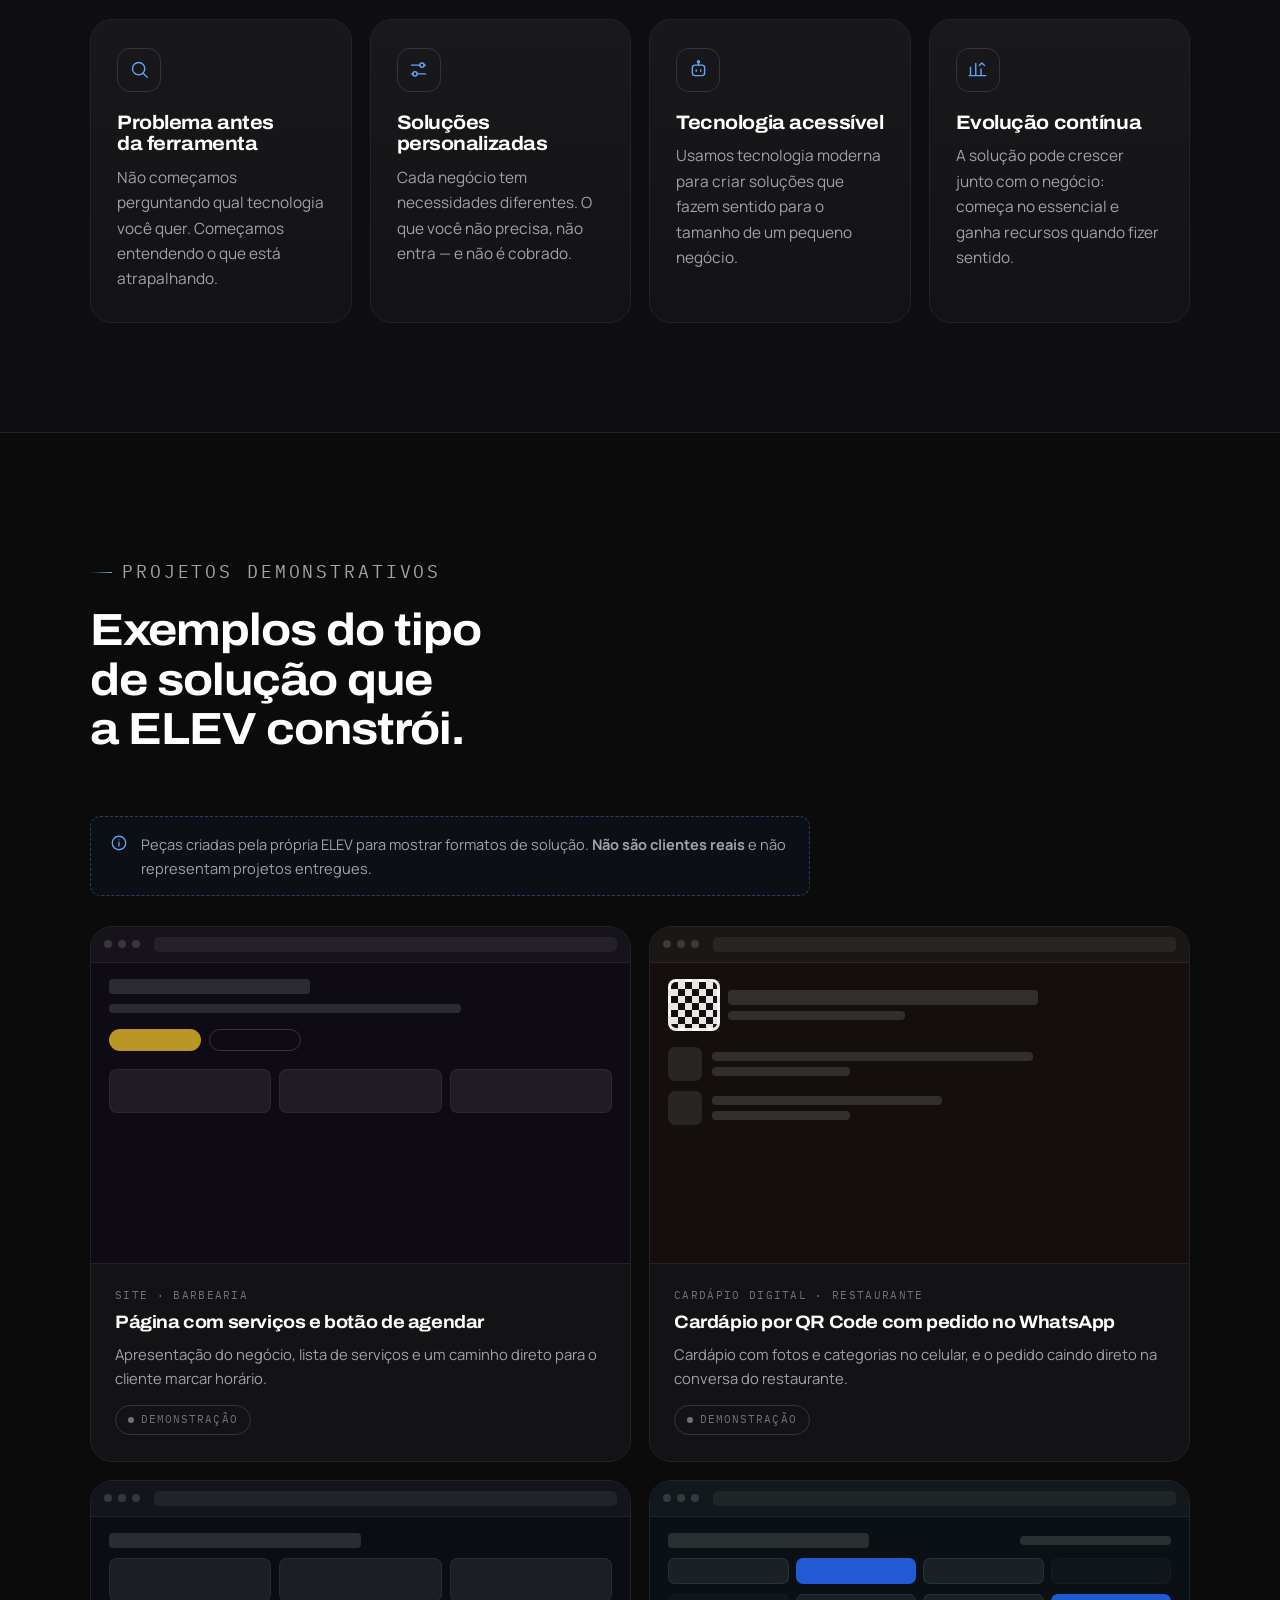
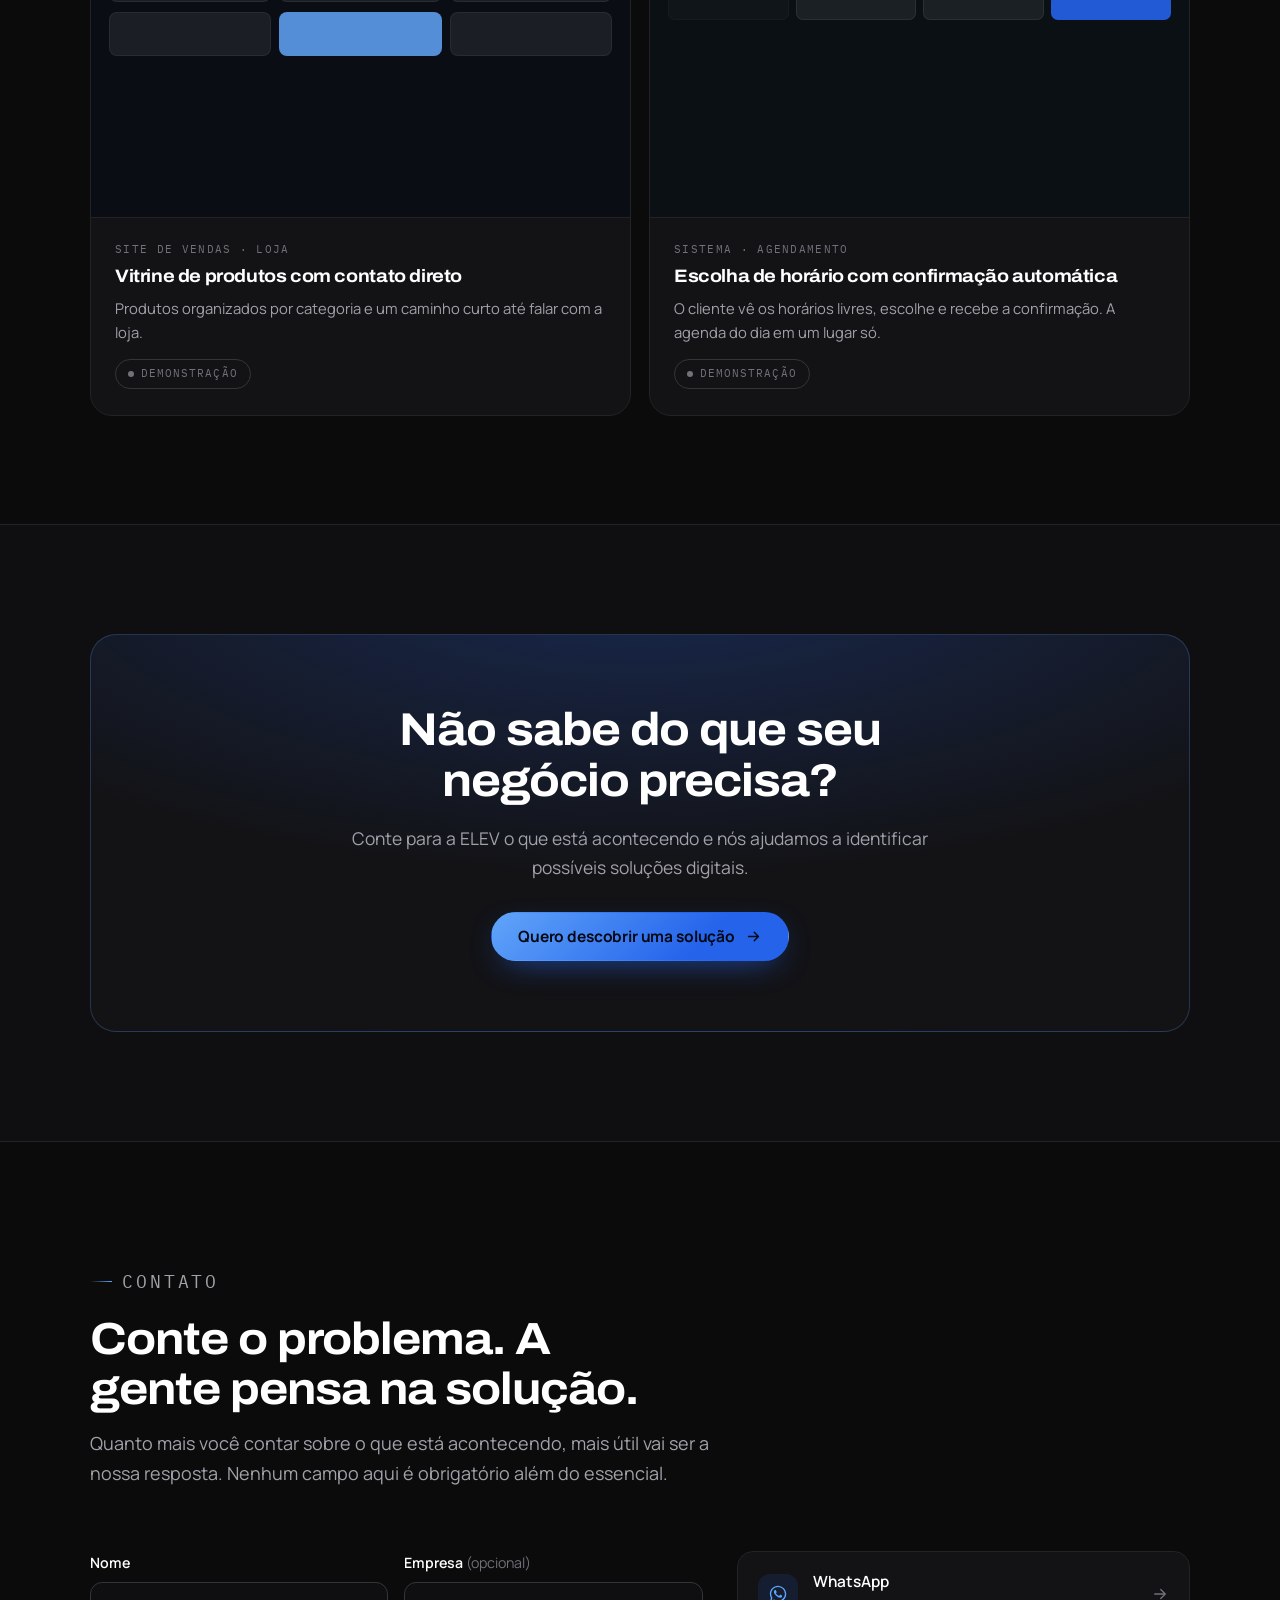
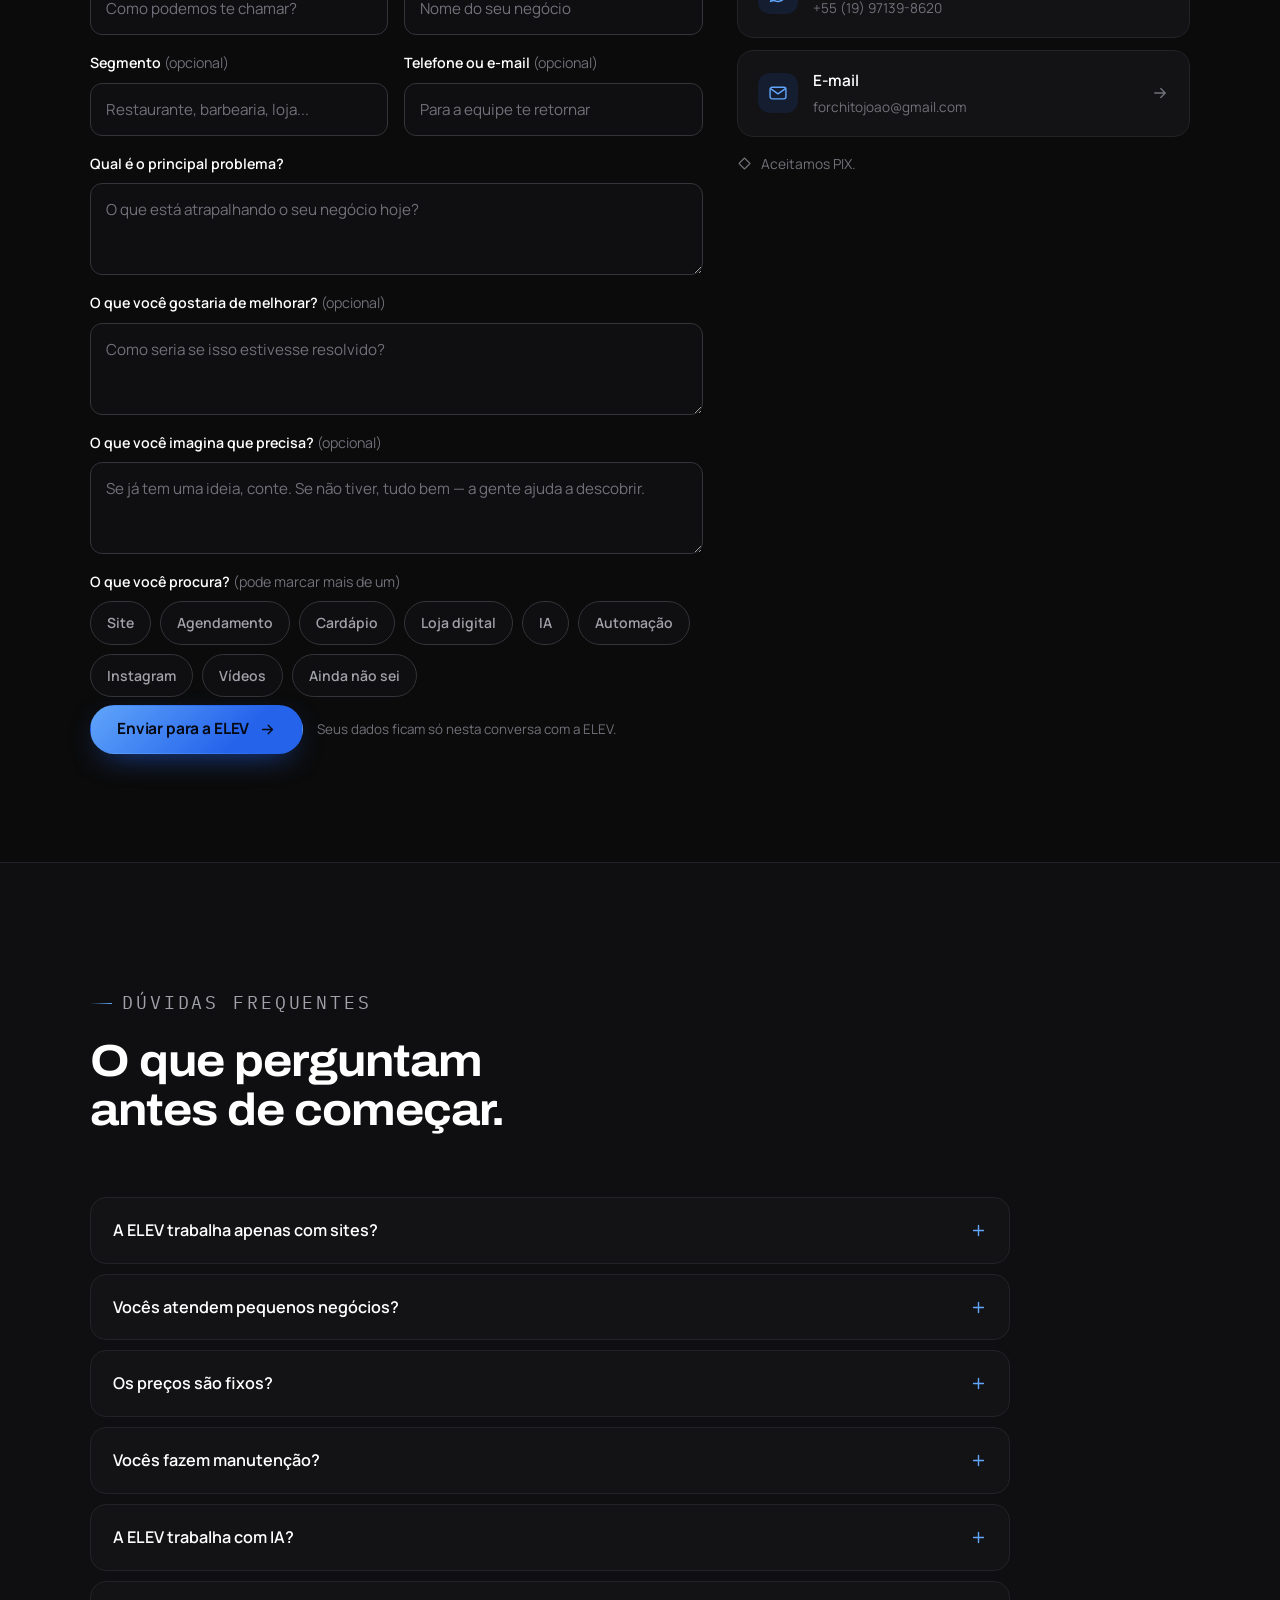
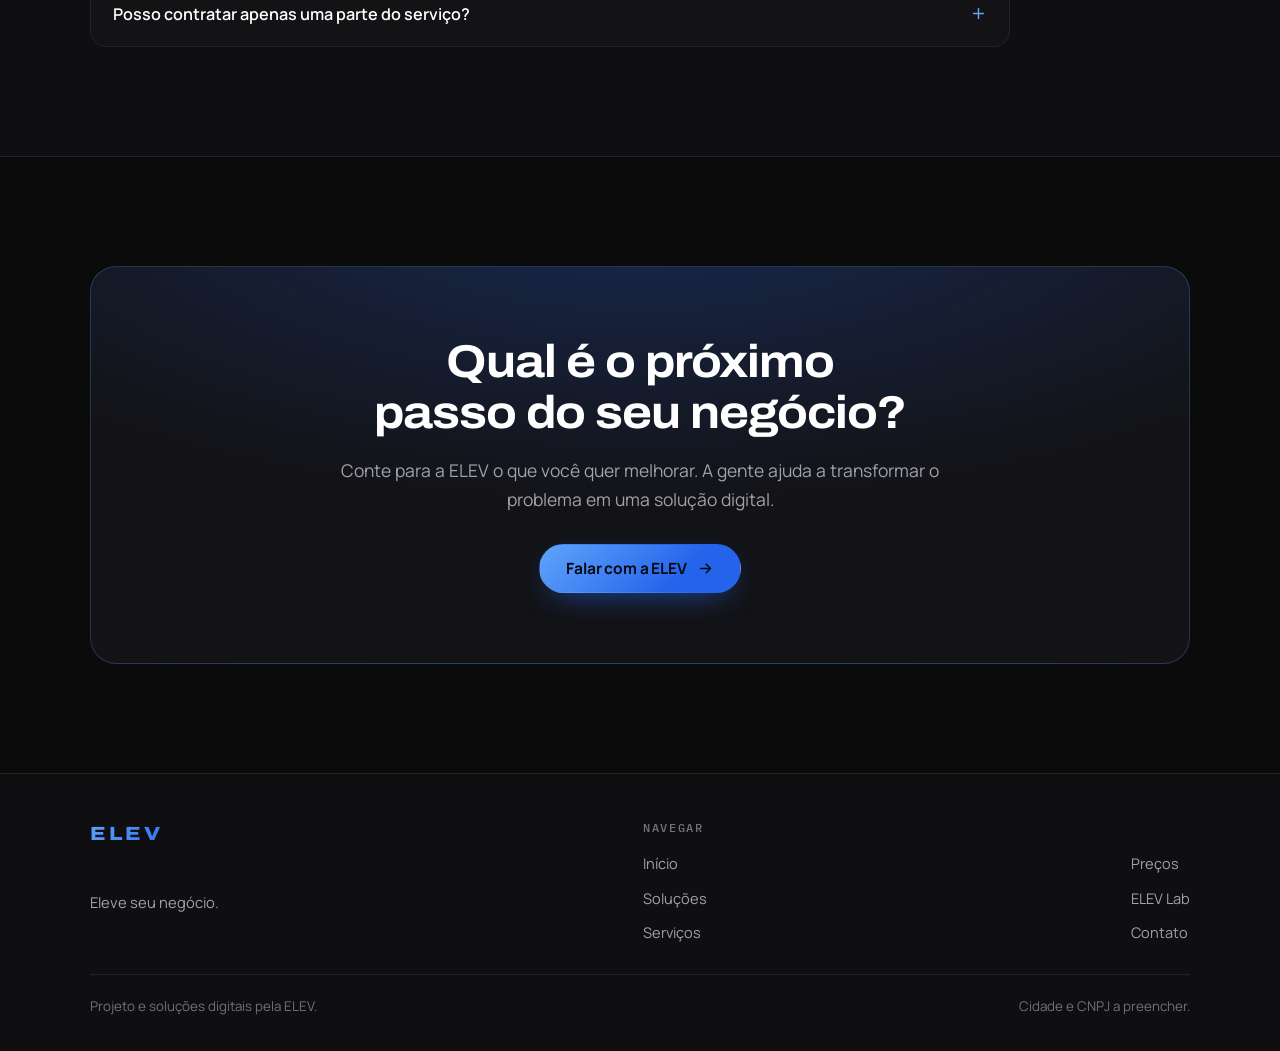
==== commit 8109231a: "Site ELEV: nova versao comercial completa Reescrita do site sobre a mesma base: tokens, componentes " ====
--- a/site/index.html
+++ b/site/index.html
@@ -4,39 +4,40 @@
 <meta charset="utf-8">
 <meta name="viewport" content="width=device-width, initial-scale=1">
 <title>ELEV — Eleve seu negócio</title>
-<meta name="description" content="A ELEV cria soluções digitais para pequenos negócios: sites, cardápios digitais, agendamento online, integração com WhatsApp e soluções com inteligência artificial.">
-<meta name="theme-color" content="#070A12">
+<meta name="description" content="A ELEV transforma problemas de negócios em soluções digitais: sites, sistemas, automações, inteligência artificial e conteúdo para pequenos negócios.">
+<meta name="theme-color" content="#0B0B0B">
 <meta property="og:title" content="ELEV — Eleve seu negócio">
-<meta property="og:description" content="Soluções digitais modernas para pequenos negócios atraírem mais clientes, organizarem seus serviços e crescerem.">
+<meta property="og:description" content="Você apresenta o problema. A gente encontra a solução.">
 <meta property="og:type" content="website">
 <link rel="preconnect" href="https://fonts.googleapis.com">
 <link rel="preconnect" href="https://fonts.gstatic.com" crossorigin>
 <link rel="stylesheet" href="https://fonts.googleapis.com/css2?family=Archivo:wdth,wght@100..125,500..800&family=IBM+Plex+Mono:wght@500&family=Manrope:wght@400;500;600&display=swap">
 <style>
-/* ============================================================
-   ELEV — identidade extraída da logo oficial
-   ciano #22D3FF no vértice, azul elétrico #1E5CF5 na base,
-   forma ascendente com corte diagonal.
-   Tema escuro único e deliberado: toda cor é pintada explicitamente.
-   ============================================================ */
+/* ==================================================================
+   ELEV — identidade oficial
+   Preto #0B0B0B · Azul elétrico #2563EB · Azul claro #60A5FA
+   Branco #FFFFFF · Cinza #A1A1AA
+   Tema escuro único e deliberado: toda cor e pintada explicitamente.
+   ================================================================== */
 :root{
   color-scheme: dark;
 
-  --ground:      #070A12;
-  --ground-2:    #0A0E1A;
-  --surface:     #0E1424;
-  --surface-2:   #131B2E;
-  --line:        #1C2438;
-  --line-strong: #2B3654;
-
-  --ink:   #F2F5FA;
-  --ink-2: #A8B2C6;
-  --ink-3: #6D7890;
-
-  --cyan:      #22D3FF;
-  --blue:      #1E5CF5;
-  --blue-deep: #0B36C9;
-  --grad: linear-gradient(135deg, var(--cyan) 0%, var(--blue) 62%, var(--blue-deep) 100%);
+  --ground:      #0B0B0B;
+  --ground-2:    #0F0F11;
+  --surface:     #131316;
+  --surface-2:   #18181B;
+  --line:        #232327;
+  --line-strong: #34343A;
+
+  --ink:   #FFFFFF;
+  --ink-2: #A1A1AA;
+  --ink-3: #71717A;
+
+  --blue:      #2563EB;
+  --blue-soft: #60A5FA;
+  --blue-deep: #1D4ED8;
+  --grad: linear-gradient(135deg, var(--blue-soft) 0%, var(--blue) 70%);
+  --zap:  #25D366;
 
   --r-sm: 10px;
   --r:    16px;
@@ -44,14 +45,14 @@
 
   --wrap: 1180px;
   --pad: clamp(20px, 5vw, 40px);
-  --sec: clamp(76px, 9vw, 132px);
+  --sec: clamp(72px, 8.5vw, 124px);
 
   --t: cubic-bezier(.2,.7,.3,1);
 }
 
 *, *::before, *::after{ box-sizing: border-box; }
 
-html{ scroll-behavior: smooth; }
+html{ scroll-behavior: smooth; scroll-padding-top: 90px; }
 @media (prefers-reduced-motion: reduce){ html{ scroll-behavior: auto; } }
 
 body{
@@ -66,151 +67,116 @@
 h1, h2, h3{
   font-family: Archivo, ui-sans-serif, system-ui, sans-serif;
   font-weight: 700;
-  font-stretch: 112%;
+  font-stretch: 110%;
   letter-spacing: -.022em;
   text-wrap: balance;
   margin: 0;
-  line-height: 1.08;
+  line-height: 1.1;
 }
 p{ margin: 0; }
 a{ color: inherit; text-decoration: none; }
 img, svg{ display: block; max-width: 100%; }
-[hidden]{ display: none !important; }   /* sem isso, o alt da logo ausente vaza na tela */
-::selection{ background: rgba(34,211,255,.26); }
-
-:focus-visible{
-  outline: 2px solid var(--cyan);
-  outline-offset: 3px;
-  border-radius: 6px;
-}
+[hidden]{ display: none !important; }
+button, input, select, textarea{ font: inherit; color: inherit; }
+::selection{ background: rgba(96,165,250,.28); }
+
+:focus-visible{ outline: 2px solid var(--blue-soft); outline-offset: 3px; border-radius: 6px; }
 
 .wrap{ width: 100%; max-width: var(--wrap); margin-inline: auto; padding-inline: var(--pad); }
 .sec{ padding-block: var(--sec); position: relative; }
-
-/* eyebrow ------------------------------------------------------ */
+.sec-alt{ background: var(--ground-2); border-block: 1px solid var(--line); }
+
 .eyebrow{
   font-family: "IBM Plex Mono", ui-monospace, monospace;
-  font-size: 12px;
-  letter-spacing: .16em;
-  text-transform: uppercase;
-  color: var(--cyan);
-  display: inline-flex;
-  align-items: center;
-  gap: 10px;
-  margin: 0 0 18px;
+  font-size: 12px; letter-spacing: .16em; text-transform: uppercase;
+  color: var(--blue-soft);
+  display: inline-flex; align-items: center; gap: 10px; margin: 0 0 18px;
 }
 .eyebrow::before{
-  content: "";
-  width: 22px; height: 1px;
-  background: linear-gradient(90deg, transparent, var(--cyan));
-}
-
-.sec-head{ max-width: 62ch; margin-bottom: clamp(40px, 5vw, 64px); }
-.sec-head h2{ font-size: clamp(30px, 4.4vw, 46px); }
+  content: ""; width: 22px; height: 1px;
+  background: linear-gradient(90deg, transparent, var(--blue-soft));
+}
+
+.sec-head{ max-width: 64ch; margin-bottom: clamp(38px, 5vw, 62px); }
+.sec-head h2{ font-size: clamp(29px, 4.2vw, 45px); }
 .sec-head p{ color: var(--ink-2); margin-top: 16px; font-size: clamp(16px, 1.6vw, 18px); }
 
-/* botões ------------------------------------------------------- */
+/* botões --------------------------------------------------------- */
 .btn{
   display: inline-flex; align-items: center; justify-content: center; gap: 10px;
-  padding: 15px 26px;
-  border-radius: 999px;
-  font: 600 15.5px/1 Manrope, sans-serif;
-  letter-spacing: -.01em;
-  border: 1px solid transparent;
-  cursor: pointer;
+  padding: 15px 26px; border-radius: 999px;
+  font: 600 15.5px/1 Manrope, sans-serif; letter-spacing: -.01em;
+  border: 1px solid transparent; cursor: pointer; text-align: center;
   transition: transform .28s var(--t), box-shadow .28s var(--t),
               background-color .28s var(--t), border-color .28s var(--t), color .28s var(--t);
-  will-change: transform;
-}
+}
+.btn svg{ width: 17px; height: 17px; flex: none; }
 .btn-primary{
-  background: var(--grad);
-  color: #04060D;
-  font-weight: 700;
-  box-shadow: 0 10px 34px -14px rgba(30,92,245,.9);
-}
-.btn-primary:hover{ transform: translateY(-2px); box-shadow: 0 18px 44px -14px rgba(34,211,255,.65); }
-.btn-ghost{
-  background: rgba(255,255,255,.03);
-  border-color: var(--line-strong);
-  color: var(--ink);
-}
-.btn-ghost:hover{ transform: translateY(-2px); border-color: rgba(34,211,255,.5); background: rgba(34,211,255,.06); }
-.btn svg{ width: 17px; height: 17px; flex: none; }
-
-@media (prefers-reduced-motion: reduce){
-  .btn:hover{ transform: none; }
-}
-
-/* header ------------------------------------------------------- */
+  background: var(--grad); color: #050914; font-weight: 700;
+  box-shadow: 0 10px 32px -14px rgba(37,99,235,.95);
+}
+.btn-primary:hover{ transform: translateY(-2px); box-shadow: 0 18px 42px -14px rgba(96,165,250,.7); }
+.btn-ghost{ background: rgba(255,255,255,.03); border-color: var(--line-strong); color: var(--ink); }
+.btn-ghost:hover{ transform: translateY(-2px); border-color: rgba(96,165,250,.55); background: rgba(96,165,250,.07); }
+.btn:disabled{ opacity: .5; cursor: not-allowed; transform: none; }
+@media (prefers-reduced-motion: reduce){ .btn:hover{ transform: none; } }
+
+/* cabeçalho ------------------------------------------------------ */
 .header{
   position: sticky; top: 0; z-index: 60;
-  background: rgba(7,10,18,.72);
-  backdrop-filter: blur(14px);
+  background: rgba(11,11,11,.74); backdrop-filter: blur(14px);
   border-bottom: 1px solid transparent;
   transition: border-color .3s var(--t), background-color .3s var(--t);
 }
-.header.stuck{ border-bottom-color: var(--line); background: rgba(7,10,18,.9); }
-.header-in{
-  display: flex; align-items: center; gap: 24px;
-  height: 74px;
-}
+.header.stuck{ border-bottom-color: var(--line); background: rgba(11,11,11,.93); }
+.header-in{ display: flex; align-items: center; gap: 22px; height: 74px; }
 .brand{ display: flex; align-items: center; gap: 11px; margin-right: auto; }
 .brand .mark{ height: 32px; width: auto; }
 .brand .word{
-  font-family: Archivo, sans-serif;
-  font-weight: 800; font-stretch: 118%;
+  font-family: Archivo, sans-serif; font-weight: 800; font-stretch: 118%;
   font-size: 21px; letter-spacing: .14em;
-  background: var(--grad);
-  -webkit-background-clip: text; background-clip: text; color: transparent;
-}
-.nav{ display: flex; align-items: center; gap: 30px; }
+  background: var(--grad); -webkit-background-clip: text; background-clip: text; color: transparent;
+}
+.nav{ display: flex; align-items: center; gap: 26px; }
 .nav a{
-  font-size: 15px; color: var(--ink-2);
+  font-size: 14.8px; color: var(--ink-2); position: relative; padding-block: 4px;
   transition: color .2s var(--t);
-  position: relative; padding-block: 4px;
 }
 .nav a::after{
   content: ""; position: absolute; left: 0; right: 100%; bottom: 0; height: 1px;
   background: var(--grad); transition: right .3s var(--t);
 }
-.nav a:hover{ color: var(--ink); }
-.nav a:hover::after{ right: 0; }
-.header .btn{ padding: 11px 20px; font-size: 14.5px; }
+.nav a:hover, .nav a[aria-current="true"]{ color: var(--ink); }
+.nav a:hover::after, .nav a[aria-current="true"]::after{ right: 0; }
+.header .btn{ padding: 11px 19px; font-size: 14px; }
 
 .menu-btn{
-  display: none;
-  width: 42px; height: 42px; padding: 0;
+  display: none; width: 42px; height: 42px; padding: 0;
   align-items: center; justify-content: center;
   background: rgba(255,255,255,.04); border: 1px solid var(--line-strong);
   border-radius: 12px; color: var(--ink); cursor: pointer;
 }
 .menu-btn svg{ width: 20px; height: 20px; }
-
-@media (max-width: 900px){
+@media (max-width: 960px){
   .nav, .header .btn-desktop{ display: none; }
   .menu-btn{ display: inline-flex; }
   .header-in{ height: 66px; }
 }
 
-/* menu mobile */
 .drawer{
   position: fixed; inset: 0; z-index: 70;
-  background: rgba(4,6,12,.86);
-  backdrop-filter: blur(8px);
-  display: grid; place-items: start stretch;
-  padding: 84px var(--pad) 32px;
+  background: rgba(6,6,6,.9); backdrop-filter: blur(8px);
+  display: grid; place-items: start stretch; padding: 84px var(--pad) 32px;
   opacity: 0; visibility: hidden;
   transition: opacity .3s var(--t), visibility .3s var(--t);
 }
 .drawer[data-open="true"]{ opacity: 1; visibility: visible; }
-.drawer nav{ display: grid; gap: 4px; align-content: start; }
+.drawer nav{ display: grid; gap: 2px; align-content: start; }
 .drawer nav a{
   font-family: Archivo, sans-serif; font-weight: 600; font-stretch: 108%;
-  font-size: 25px; padding: 15px 0;
-  border-bottom: 1px solid var(--line);
-  color: var(--ink);
-}
-.drawer .btn{ margin-top: 28px; width: 100%; }
+  font-size: 24px; padding: 15px 0; border-bottom: 1px solid var(--line); color: var(--ink);
+}
+.drawer .btn{ margin-top: 26px; width: 100%; }
 .drawer-close{
   position: absolute; top: 14px; right: var(--pad);
   width: 44px; height: 44px; display: grid; place-items: center;
@@ -218,388 +184,575 @@
   border-radius: 12px; color: var(--ink); cursor: pointer;
 }
 
-/* hero --------------------------------------------------------- */
-.hero{
-  position: relative;
-  padding-top: clamp(56px, 8vw, 92px);
-  padding-bottom: clamp(72px, 9vw, 120px);
-  overflow: hidden;
-}
-.hero-bg{ position: absolute; inset: 0; pointer-events: none; overflow: hidden; }
-
-/* malha técnica, apagando nas bordas */
-.hero-bg .grid{
-  position: absolute; inset: -1px;
-  background-image:
-    linear-gradient(to right, rgba(120,150,220,.07) 1px, transparent 1px),
-    linear-gradient(to bottom, rgba(120,150,220,.07) 1px, transparent 1px);
-  background-size: 72px 72px;
-  -webkit-mask-image: radial-gradient(120% 78% at 50% 8%, #000 8%, transparent 72%);
-          mask-image: radial-gradient(120% 78% at 50% 8%, #000 8%, transparent 72%);
-}
-/* brilhos que respiram — a única animação ambiente da página */
-.hero-bg .glow{
-  position: absolute; border-radius: 50%;
+/* hero ------------------------------------------------------------ */
+.hero{ position: relative; overflow: hidden; }
+.hero-in{
+  display: grid; grid-template-columns: 1.06fr .94fr;
+  gap: clamp(32px, 5vw, 60px); align-items: center;
+  padding-block: clamp(52px, 7vw, 92px) clamp(56px, 7vw, 96px);
+}
+@media (max-width: 980px){ .hero-in{ grid-template-columns: 1fr; } }
+
+.hero-brilho{
+  position: absolute; pointer-events: none;
+  width: min(60vw, 700px); aspect-ratio: 1; top: -34%; right: -12%;
+  background: radial-gradient(circle, rgba(37,99,235,.30), transparent 66%);
   filter: blur(90px);
-  animation: breathe 14s ease-in-out infinite;
-}
-.hero-bg .glow.a{
-  width: min(52vw, 620px); aspect-ratio: 1;
-  top: -22%; left: 50%; translate: -50% 0;
-  background: radial-gradient(circle, rgba(30,92,245,.42), transparent 68%);
-}
-.hero-bg .glow.b{
-  width: min(38vw, 440px); aspect-ratio: 1;
-  top: 2%; left: 50%; translate: -50% 0;
-  background: radial-gradient(circle, rgba(34,211,255,.24), transparent 66%);
-  animation-delay: -7s;
-}
-@keyframes breathe{
-  0%, 100%{ opacity: .72; transform: scale(1); }
-  50%     { opacity: 1;   transform: scale(1.08); }
-}
-@media (prefers-reduced-motion: reduce){
-  .hero-bg .glow{ animation: none; }
-}
-
-.hero-in{ position: relative; text-align: center; display: grid; justify-items: center; }
-
-.hero-logo{ margin-bottom: clamp(26px, 4vw, 40px); display: grid; justify-items: center; gap: 14px; }
-.hero-logo img{ height: clamp(84px, 13vw, 128px); width: auto; }
-/* Reserva tipográfica enquanto o arquivo oficial da logo não está em
-   assets/logo-elev.png. Não é o símbolo — é só o nome, em tipografia. */
+}
+.hero-logo{ margin-bottom: 26px; }
+.hero-logo img{ height: clamp(54px, 7vw, 74px); width: auto; }
 .hero-logo .fallback{
   font-family: Archivo, sans-serif; font-weight: 800; font-stretch: 120%;
-  font-size: clamp(46px, 8vw, 74px); letter-spacing: .16em; line-height: 1;
-  background: var(--grad);
-  -webkit-background-clip: text; background-clip: text; color: transparent;
-}
-.hero h1{
-  font-size: clamp(38px, 6.6vw, 74px);
-  font-weight: 800;
-  max-width: 15ch;
-}
-.hero h1 em{
-  font-style: normal;
-  background: var(--grad);
-  -webkit-background-clip: text; background-clip: text; color: transparent;
-}
-.hero .sub{
-  color: var(--ink-2);
-  font-size: clamp(16.5px, 2vw, 19.5px);
-  max-width: 58ch;
-  margin-top: clamp(20px, 2.6vw, 28px);
-}
-.hero-cta{ display: flex; flex-wrap: wrap; gap: 14px; justify-content: center; margin-top: clamp(30px, 4vw, 42px); }
-.hero-tag{
-  margin-top: clamp(30px, 4vw, 46px);
-  font-family: "IBM Plex Mono", monospace; font-size: 12.5px; letter-spacing: .1em;
-  text-transform: uppercase; color: var(--ink-3);
-}
-@media (max-width: 560px){
-  .hero-cta{ flex-direction: column; align-items: stretch; width: 100%; }
-  .hero-cta .btn{ width: 100%; }
-}
-
-/* entrada do hero: puramente CSS, sem depender de JS */
+  font-size: clamp(30px, 4.4vw, 42px); letter-spacing: .17em; line-height: 1;
+  background: var(--grad); -webkit-background-clip: text; background-clip: text; color: transparent;
+}
+.hero h1{ font-size: clamp(38px, 6vw, 68px); font-weight: 800; }
+.hero .lead{
+  color: var(--ink); font-size: clamp(18px, 2.1vw, 22px);
+  margin-top: 20px; max-width: 30ch; font-weight: 500;
+}
+.hero .apoio{ color: var(--ink-2); font-size: clamp(15.5px, 1.7vw, 17px); margin-top: 16px; max-width: 46ch; }
+.hero-acoes{ display: flex; flex-wrap: wrap; gap: 13px; margin-top: 32px; }
+@media (max-width: 540px){
+  .hero-acoes{ flex-direction: column; align-items: stretch; }
+  .hero-acoes .btn{ width: 100%; }
+}
+.hero-nota{
+  margin-top: 26px; font-family: "IBM Plex Mono", monospace;
+  font-size: 12px; letter-spacing: .1em; text-transform: uppercase; color: var(--ink-3);
+}
+
 @media (prefers-reduced-motion: no-preference){
-  .hero-logo, .hero h1, .hero .sub, .hero-cta, .hero-tag{
-    animation: rise .8s var(--t) backwards;
+  .hero-logo, .hero h1, .hero .lead, .hero .apoio, .hero-acoes, .hero-nota, .hero-arte{
+    animation: sobe .8s var(--t) backwards;
   }
-  .hero h1{ animation-delay: .08s; }
-  .hero .sub{ animation-delay: .16s; }
-  .hero-cta{ animation-delay: .24s; }
-  .hero-tag{ animation-delay: .32s; }
-}
-@keyframes rise{ from{ opacity: 0; transform: translateY(16px); } }
-
-/* faixa de serviços em resumo (ancora o hero na oferta real) ----- */
-.strip{
-  border-block: 1px solid var(--line);
-  background: linear-gradient(180deg, rgba(30,92,245,.05), transparent);
-}
-.strip ul{
-  list-style: none; margin: 0; padding: 22px 0;
-  display: flex; flex-wrap: wrap; justify-content: center; gap: 10px 34px;
-  font-family: "IBM Plex Mono", monospace; font-size: 12.5px;
-  letter-spacing: .09em; text-transform: uppercase; color: var(--ink-3);
-}
-.strip li{ display: flex; align-items: center; gap: 12px; }
-.strip li::before{
-  content: ""; width: 7px; height: 7px; flex: none;
-  clip-path: polygon(50% 0, 100% 100%, 0 100%);
-  background: var(--cyan); opacity: .8;
-}
-
-/* cards de serviço --------------------------------------------- */
-.cards{
-  display: grid; gap: 18px;
-  grid-template-columns: repeat(3, 1fr);
-}
-@media (max-width: 980px){ .cards{ grid-template-columns: repeat(2, 1fr); } }
-@media (max-width: 620px){ .cards{ grid-template-columns: 1fr; } }
+  .hero h1{ animation-delay: .06s; }
+  .hero .lead{ animation-delay: .12s; }
+  .hero .apoio{ animation-delay: .18s; }
+  .hero-acoes{ animation-delay: .24s; }
+  .hero-nota{ animation-delay: .3s; }
+  .hero-arte{ animation-delay: .12s; }
+}
+@keyframes sobe{ from{ opacity: 0; transform: translateY(16px); } }
+
+/* composição do hero: o problema entrando, a solução saindo -------- */
+.hero-arte{
+  position: relative; border: 1px solid var(--line); border-radius: var(--r-lg);
+  background: linear-gradient(180deg, rgba(37,99,235,.07), transparent 60%), var(--surface);
+  padding: clamp(22px, 3vw, 30px); overflow: hidden;
+}
+.arte-topo{
+  display: flex; align-items: center; gap: 8px; margin-bottom: 20px;
+  font-family: "IBM Plex Mono", monospace; font-size: 11px;
+  letter-spacing: .14em; text-transform: uppercase; color: var(--ink-3);
+}
+.arte-topo i{ width: 7px; height: 7px; border-radius: 50%; background: var(--blue-soft); flex: none; }
+.arte-linha{
+  display: flex; align-items: center; gap: 12px;
+  padding: 13px 15px; border: 1px solid var(--line); border-radius: 12px;
+  background: var(--ground-2); font-size: 14.4px; color: var(--ink-2);
+}
+.arte-linha + .arte-linha{ margin-top: 9px; }
+.arte-linha .ico{
+  width: 30px; height: 30px; flex: none; display: grid; place-items: center;
+  border-radius: 9px; background: rgba(96,165,250,.11); color: var(--blue-soft);
+}
+.arte-linha .ico svg{ width: 16px; height: 16px; }
+.arte-seta{
+  display: grid; place-items: center; height: 34px; color: var(--line-strong);
+}
+.arte-seta svg{ width: 18px; height: 18px; }
+.arte-saida{
+  display: flex; align-items: center; gap: 12px; margin-top: 9px;
+  padding: 15px; border: 1px solid rgba(96,165,250,.34); border-radius: 12px;
+  background: linear-gradient(135deg, rgba(37,99,235,.16), rgba(37,99,235,.04));
+  font-size: 14.8px; font-weight: 600;
+}
+.arte-saida .ico{
+  width: 30px; height: 30px; flex: none; display: grid; place-items: center;
+  border-radius: 9px; background: var(--grad); color: #050914;
+}
+.arte-saida .ico svg{ width: 16px; height: 16px; }
+@media (prefers-reduced-motion: no-preference){
+  .arte-linha, .arte-seta, .arte-saida{ animation: entra .7s var(--t) backwards; }
+  .arte-linha:nth-of-type(2){ animation-delay: .34s; }
+  .arte-linha:nth-of-type(3){ animation-delay: .46s; }
+  .arte-seta{ animation-delay: .58s; }
+  .arte-saida{ animation-delay: .7s; }
+  .arte-linha:nth-of-type(1){ animation-delay: .22s; }
+}
+@keyframes entra{ from{ opacity: 0; transform: translateX(-10px); } }
+
+/* cards genéricos -------------------------------------------------- */
+.grade-3{ display: grid; gap: 18px; grid-template-columns: repeat(3, 1fr); }
+.grade-4{ display: grid; gap: 18px; grid-template-columns: repeat(4, 1fr); }
+.grade-2{ display: grid; gap: 18px; grid-template-columns: repeat(2, 1fr); }
+@media (max-width: 1040px){ .grade-4{ grid-template-columns: repeat(2, 1fr); } }
+@media (max-width: 900px){ .grade-3{ grid-template-columns: 1fr; } }
+@media (max-width: 760px){ .grade-2{ grid-template-columns: 1fr; } }
+@media (max-width: 560px){ .grade-4{ grid-template-columns: 1fr; } }
 
 .card{
-  position: relative;
-  padding: 30px 28px 32px;
-  border: 1px solid var(--line);
-  border-radius: var(--r-lg);
-  background:
-    linear-gradient(180deg, rgba(255,255,255,.028), rgba(255,255,255,0)) ,
-    var(--surface);
-  overflow: hidden;
-  transition: border-color .35s var(--t), transform .35s var(--t), background-color .35s var(--t);
-}
-/* o vértice da logo aparece no hover, no canto superior do card */
-.card::before{
-  content: "";
-  position: absolute; top: -70px; left: 50%; translate: -50% 0;
-  width: 220px; height: 140px;
-  background: radial-gradient(closest-side, rgba(34,211,255,.28), transparent);
-  opacity: 0; transition: opacity .4s var(--t);
-}
-.card:hover{ transform: translateY(-4px); border-color: rgba(34,211,255,.34); }
-.card:hover::before{ opacity: 1; }
-.card:hover .card-icon{ border-color: rgba(34,211,255,.45); color: var(--cyan); }
-
-.card-icon{
-  position: relative;
-  width: 46px; height: 46px; display: grid; place-items: center;
+  position: relative; padding: 28px 26px 30px;
+  border: 1px solid var(--line); border-radius: var(--r-lg);
+  background: linear-gradient(180deg, rgba(255,255,255,.022), transparent), var(--surface);
+  transition: border-color .35s var(--t), transform .35s var(--t);
+}
+.card:hover{ transform: translateY(-3px); border-color: var(--line-strong); }
+@media (prefers-reduced-motion: reduce){ .card:hover{ transform: none; } }
+.card-ico{
+  width: 44px; height: 44px; display: grid; place-items: center;
   border: 1px solid var(--line-strong); border-radius: 13px;
-  color: #9FC6FF; margin-bottom: 22px;
-  transition: color .35s var(--t), border-color .35s var(--t);
-}
-.card-icon svg{ width: 22px; height: 22px; }
-.card h3{ position: relative; font-size: 20.5px; font-weight: 700; }
-.card p{ position: relative; color: var(--ink-2); font-size: 15.6px; margin-top: 11px; }
-
-@media (prefers-reduced-motion: reduce){ .card:hover{ transform: none; } }
-
-/* etapas ------------------------------------------------------- */
-.steps{ display: grid; gap: 18px; grid-template-columns: repeat(4, 1fr); counter-reset: step; }
-@media (max-width: 980px){ .steps{ grid-template-columns: repeat(2, 1fr); } }
-@media (max-width: 560px){ .steps{ grid-template-columns: 1fr; } }
-
-.step{
-  position: relative; padding: 28px 24px 30px;
-  border: 1px solid var(--line); border-radius: var(--r);
-  background: var(--ground-2);
+  color: var(--blue-soft); margin-bottom: 20px;
+  transition: border-color .35s var(--t), background-color .35s var(--t);
+}
+.card-ico svg{ width: 21px; height: 21px; }
+.card:hover .card-ico{ border-color: rgba(96,165,250,.5); background: rgba(96,165,250,.08); }
+.card h3{ font-size: 19.5px; }
+.card p{ color: var(--ink-2); font-size: 15.4px; margin-top: 10px; }
+
+/* ELEV Lab --------------------------------------------------------- */
+.lab-card .etapa{
+  font-family: "IBM Plex Mono", monospace; font-size: 11.5px;
+  letter-spacing: .14em; text-transform: uppercase; color: var(--blue-soft);
+  display: flex; align-items: center; gap: 9px; margin-bottom: 14px;
+}
+.lab-card .etapa::after{
+  content: ""; height: 1px; flex: 1;
+  background: linear-gradient(90deg, rgba(96,165,250,.4), transparent);
+}
+.lab-card h3 span{ display: block; color: var(--ink-2); font-size: 15px; font-weight: 400;
+  font-family: Manrope, sans-serif; letter-spacing: 0; margin-top: 8px; }
+
+/* trilhas (você cuida do negócio) ---------------------------------- */
+.trilha{
+  padding: 24px 24px 26px; border: 1px solid var(--line); border-radius: var(--r);
+  background: var(--surface); transition: border-color .35s var(--t);
+}
+.trilha:hover{ border-color: var(--line-strong); }
+.trilha h3{ font-size: 17.5px; margin-bottom: 16px; }
+.trilha-passos{ display: flex; flex-wrap: wrap; align-items: center; gap: 8px; }
+.trilha-passos span{
+  padding: 7px 12px; border-radius: 999px; font-size: 13.2px;
+  border: 1px solid var(--line-strong); color: var(--ink-2); background: var(--ground-2);
+  transition: border-color .3s var(--t), color .3s var(--t);
+}
+.trilha-passos span:last-child{
+  border-color: rgba(96,165,250,.4); color: var(--blue-soft);
+  background: rgba(37,99,235,.09);
+}
+.trilha-passos i{ color: var(--ink-3); font-style: normal; font-size: 12px; }
+
+/* serviços expansíveis --------------------------------------------- */
+.servico{
+  border: 1px solid var(--line); border-radius: var(--r-lg);
+  background: var(--surface); overflow: hidden;
   transition: border-color .35s var(--t);
 }
-.step:hover{ border-color: var(--line-strong); }
-.step .n{
-  font-family: "IBM Plex Mono", monospace; font-size: 12.5px; letter-spacing: .12em;
-  color: var(--cyan); display: flex; align-items: center; gap: 9px; margin-bottom: 16px;
-}
-.step .n::after{ content: ""; height: 1px; flex: 1; background: linear-gradient(90deg, rgba(34,211,255,.4), transparent); }
-.step h3{ font-size: 18.5px; }
-.step p{ color: var(--ink-2); font-size: 15.4px; margin-top: 10px; }
-
-/* preços --------------------------------------------------------- */
-.planos{
-  display: grid; gap: 16px;
-  grid-template-columns: repeat(4, 1fr);
-}
-@media (max-width: 1220px){ .planos{ grid-template-columns: repeat(2, 1fr); } }
-@media (max-width: 600px){ .planos{ grid-template-columns: 1fr; } }
+.servico[open]{ border-color: rgba(96,165,250,.34); }
+.servico summary{
+  list-style: none; cursor: pointer; padding: 26px 24px;
+  display: grid; gap: 14px;
+}
+.servico summary::-webkit-details-marker{ display: none; }
+.servico summary:focus-visible{ outline-offset: -3px; }
+.servico h3{ font-size: 19px; }
+.servico .resumo{ color: var(--ink-2); font-size: 15.2px; }
+.servico .abrir{
+  display: inline-flex; align-items: center; gap: 8px;
+  font: 600 14.2px/1 Manrope, sans-serif; color: var(--blue-soft);
+}
+.servico .abrir svg{ width: 15px; height: 15px; transition: transform .3s var(--t); }
+.servico[open] .abrir svg{ transform: rotate(180deg); }
+.servico[open] .abrir .txt-fechar{ display: inline; }
+.servico[open] .abrir .txt-abrir{ display: none; }
+.servico .abrir .txt-fechar{ display: none; }
+.servico-lista{
+  padding: 0 24px 26px; display: grid; gap: 9px;
+  border-top: 1px solid var(--line); margin-top: 2px; padding-top: 22px;
+}
+.servico-lista li{
+  list-style: none; display: flex; align-items: flex-start; gap: 10px;
+  color: var(--ink-2); font-size: 15px;
+}
+.servico-lista li::before{
+  content: ""; width: 6px; height: 6px; margin-top: 8px; flex: none;
+  border-radius: 2px; background: var(--blue-soft); opacity: .85;
+}
+@media (prefers-reduced-motion: no-preference){
+  .servico[open] .servico-lista{ animation: abre .35s var(--t); }
+}
+@keyframes abre{ from{ opacity: 0; transform: translateY(-6px); } }
+
+/* preços ----------------------------------------------------------- */
+.abas{
+  display: flex; flex-wrap: wrap; gap: 8px; margin-bottom: 26px;
+  padding: 6px; border: 1px solid var(--line); border-radius: 999px;
+  background: var(--ground-2); width: fit-content; max-width: 100%;
+}
+.aba{
+  padding: 11px 20px; border-radius: 999px; border: 1px solid transparent;
+  background: transparent; color: var(--ink-2); cursor: pointer;
+  font: 600 14.4px/1 Manrope, sans-serif; white-space: nowrap;
+  transition: background-color .3s var(--t), color .3s var(--t), border-color .3s var(--t);
+}
+.aba:hover{ color: var(--ink); }
+.aba[aria-selected="true"]{ background: var(--grad); color: #050914; font-weight: 700; }
+@media (max-width: 620px){
+  .abas{ width: 100%; border-radius: var(--r); }
+  .aba{ flex: 1 1 calc(50% - 8px); border-radius: 12px; padding: 11px 12px; font-size: 13.6px; }
+}
+
+.planos{ display: grid; gap: 18px; grid-template-columns: repeat(3, 1fr); }
+@media (max-width: 940px){ .planos{ grid-template-columns: 1fr; } }
 
 .plano{
-  display: flex; flex-direction: column;
-  padding: 26px 24px 28px;
-  border: 1px solid var(--line); border-radius: var(--r);
+  position: relative; display: flex; flex-direction: column;
+  padding: 28px 26px 30px; border: 1px solid var(--line); border-radius: var(--r-lg);
   background: var(--surface);
-  transition: border-color .35s var(--t), transform .35s var(--t), background-color .35s var(--t);
-}
-.plano:hover{ border-color: var(--line-strong); transform: translateY(-3px); }
+  transition: border-color .35s var(--t), transform .35s var(--t);
+}
+.plano:hover{ transform: translateY(-3px); border-color: var(--line-strong); }
+.plano.destaque{
+  border-color: rgba(96,165,250,.4);
+  background: radial-gradient(130% 100% at 50% 0%, rgba(37,99,235,.15), transparent 62%), var(--surface-2);
+}
+.plano:focus-within{ border-color: rgba(96,165,250,.6); }
 @media (prefers-reduced-motion: reduce){ .plano:hover{ transform: none; } }
 
 .plano-topo{ display: flex; align-items: baseline; justify-content: space-between; gap: 12px; }
-.plano-nome{
-  font-family: Archivo, sans-serif; font-weight: 700; font-stretch: 108%;
-  font-size: 17px; letter-spacing: -.01em;
-}
+.plano-nome{ font-family: Archivo, sans-serif; font-weight: 700; font-stretch: 108%; font-size: 17.5px; }
 .plano-tipo{
   font-family: "IBM Plex Mono", monospace; font-size: 10.5px;
-  letter-spacing: .1em; text-transform: uppercase; color: var(--ink-3);
-  white-space: nowrap;
-}
-.plano-valor{ display: flex; align-items: baseline; flex-wrap: wrap; gap: 8px; margin: 20px 0 14px; }
+  letter-spacing: .1em; text-transform: uppercase; color: var(--ink-3); white-space: nowrap;
+}
+.plano.destaque .plano-tipo{ color: var(--blue-soft); }
+.plano-valor{ display: flex; align-items: baseline; gap: 6px; margin: 18px 0 4px; }
+.plano-valor b{
+  font-family: Archivo, sans-serif; font-weight: 800; font-stretch: 112%;
+  font-size: 34px; line-height: 1; letter-spacing: -.02em; font-variant-numeric: tabular-nums;
+  background: var(--grad); -webkit-background-clip: text; background-clip: text; color: transparent;
+}
 .plano-valor small{
-  width: 100%;
   font-family: "IBM Plex Mono", monospace; font-size: 10.5px;
   letter-spacing: .12em; text-transform: uppercase; color: var(--ink-3);
-  margin-bottom: 2px;
-}
-.plano-valor b{
-  font-family: Archivo, sans-serif; font-weight: 800; font-stretch: 112%;
-  font-size: 30px; line-height: 1; letter-spacing: -.02em;
-  font-variant-numeric: tabular-nums;
-  background: var(--grad);
-  -webkit-background-clip: text; background-clip: text; color: transparent;
-}
-.plano-valor span{ font-size: 13.6px; color: var(--ink-3); font-variant-numeric: tabular-nums; }
-.plano p{ color: var(--ink-2); font-size: 14.8px; margin-top: auto; }
-
-/* o card inteiro leva para o WhatsApp; o texto abaixo e a parte visivel disso */
+}
+.plano-heranca{ color: var(--ink-3); font-size: 13.6px; margin-bottom: 16px; }
+.plano-itens{ display: grid; gap: 9px; margin: 0 0 22px; padding: 0; }
+.plano-itens li{ list-style: none; display: flex; align-items: flex-start; gap: 10px; font-size: 14.8px; color: var(--ink-2); }
+.plano-itens svg{ width: 15px; height: 15px; margin-top: 4px; flex: none; color: var(--blue-soft); }
+
 .plano-cta{
-  display: inline-flex; align-items: center; gap: 9px;
-  margin-top: 18px; padding-top: 16px;
-  border-top: 1px solid var(--line);
-  font: 600 14.2px/1 Manrope, sans-serif;
-  color: var(--cyan);
-  transition: color .3s var(--t), gap .3s var(--t);
+  display: inline-flex; align-items: center; gap: 9px; margin-top: auto;
+  padding-top: 16px; border-top: 1px solid var(--line);
+  font: 600 14.2px/1 Manrope, sans-serif; color: var(--blue-soft);
+  transition: color .3s var(--t);
 }
 .plano-cta svg{ width: 17px; height: 17px; flex: none; }
 .plano-cta .seta-cta{ width: 14px; height: 14px; margin-left: auto; transition: transform .3s var(--t); }
-.plano-cta::after{           /* estende o clique ao card inteiro */
-  content: ""; position: absolute; inset: 0; border-radius: inherit;
-}
+.plano-cta::after{ content: ""; position: absolute; inset: 0; border-radius: inherit; }
 .plano:hover .plano-cta{ color: var(--ink); }
 .plano:hover .plano-cta .seta-cta{ transform: translateX(3px); }
-.plano:focus-within{ border-color: rgba(34,211,255,.5); }
 .plano-cta[data-pendente="true"]{ color: var(--ink-3); }
-
-@media (prefers-reduced-motion: reduce){
-  .plano-cta, .plano-cta .seta-cta{ transition: none; }
-}
-
-/* nome, valor e descricao alinhados entre cards, mesmo quando um nome
-   ocupa duas linhas e o vizinho ocupa uma */
-@supports (grid-template-rows: subgrid){
-  @media (min-width: 601px){
-    .plano{ display: grid; grid-template-rows: subgrid; grid-row: span 4; }
-    .plano p{ margin-top: 0; }
+@media (prefers-reduced-motion: reduce){ .plano-cta, .plano-cta .seta-cta{ transition: none; } }
+
+.nota{
+  display: flex; align-items: flex-start; gap: 13px; margin-top: 24px;
+  padding: 16px 20px; border: 1px solid var(--line); border-radius: var(--r-sm);
+  background: var(--ground-2); color: var(--ink-2); font-size: 14.6px; max-width: 88ch;
+}
+.nota svg{ width: 18px; height: 18px; color: var(--blue-soft); flex: none; margin-top: 2px; }
+
+/* simulador --------------------------------------------------------- */
+.sim{ display: grid; grid-template-columns: 1.15fr .85fr; gap: clamp(20px, 3vw, 34px); align-items: start; }
+@media (max-width: 900px){ .sim{ grid-template-columns: 1fr; } }
+
+.sim-opcoes{ display: grid; grid-template-columns: repeat(3, 1fr); gap: 10px; }
+@media (max-width: 1040px){ .sim-opcoes{ grid-template-columns: repeat(2, 1fr); } }
+@media (max-width: 520px){ .sim-opcoes{ grid-template-columns: 1fr; } }
+
+.opcao{
+  position: relative; display: flex; align-items: center; gap: 11px;
+  padding: 15px 16px; border: 1px solid var(--line); border-radius: 13px;
+  background: var(--surface); cursor: pointer; font-size: 15px;
+  transition: border-color .25s var(--t), background-color .25s var(--t), transform .25s var(--t);
+}
+.opcao:hover{ border-color: var(--line-strong); transform: translateY(-2px); }
+.opcao input{ position: absolute; opacity: 0; pointer-events: none; }
+.opcao .marca{
+  width: 20px; height: 20px; flex: none; border-radius: 6px;
+  border: 1.5px solid var(--line-strong); display: grid; place-items: center;
+  transition: background-color .25s var(--t), border-color .25s var(--t);
+}
+.opcao .marca svg{ width: 12px; height: 12px; opacity: 0; color: #050914; transition: opacity .2s var(--t); }
+.opcao:has(input:checked){ border-color: rgba(96,165,250,.55); background: rgba(37,99,235,.09); }
+.opcao:has(input:checked) .marca{ background: var(--grad); border-color: transparent; }
+.opcao:has(input:checked) .marca svg{ opacity: 1; }
+.opcao:has(input:focus-visible){ outline: 2px solid var(--blue-soft); outline-offset: 2px; }
+@media (prefers-reduced-motion: reduce){ .opcao:hover{ transform: none; } }
+
+.sim-resultado{
+  position: sticky; top: 92px;
+  padding: 26px 24px 28px; border: 1px solid rgba(96,165,250,.3); border-radius: var(--r-lg);
+  background: radial-gradient(130% 100% at 50% 0%, rgba(37,99,235,.16), transparent 62%), var(--surface-2);
+}
+@media (max-width: 900px){ .sim-resultado{ position: static; } }
+.sim-resultado h3{ font-size: 19px; }
+.sim-lista{ display: grid; gap: 8px; margin: 18px 0; padding: 0; min-height: 26px; }
+.sim-lista li{
+  list-style: none; display: flex; justify-content: space-between; gap: 12px;
+  font-size: 14.6px; color: var(--ink-2); font-variant-numeric: tabular-nums;
+}
+.sim-lista li b{ color: var(--ink); font-weight: 600; }
+.sim-vazio{ color: var(--ink-3); font-size: 14.6px; }
+.sim-total{ border-top: 1px solid var(--line); padding-top: 18px; margin-top: 18px; }
+.sim-total .rot{
+  font-family: "IBM Plex Mono", monospace; font-size: 10.5px;
+  letter-spacing: .12em; text-transform: uppercase; color: var(--ink-3);
+}
+.sim-total .valor{
+  font-family: Archivo, sans-serif; font-weight: 800; font-stretch: 112%;
+  font-size: 36px; line-height: 1.1; margin-top: 6px; font-variant-numeric: tabular-nums;
+  background: var(--grad); -webkit-background-clip: text; background-clip: text; color: transparent;
+}
+.sim-total .obs{ color: var(--ink-3); font-size: 13.4px; margin-top: 10px; }
+.sim-resultado .btn{ width: 100%; margin-top: 20px; }
+
+/* como funciona ----------------------------------------------------- */
+.passos{ display: grid; gap: 16px; grid-template-columns: repeat(5, 1fr); }
+@media (max-width: 1100px){ .passos{ grid-template-columns: repeat(3, 1fr); } }
+@media (max-width: 720px){ .passos{ grid-template-columns: 1fr; } }
+
+.passo{
+  position: relative; padding: 24px 20px 26px;
+  border: 1px solid var(--line); border-radius: var(--r); background: var(--ground-2);
+  transition: border-color .35s var(--t);
+}
+.passo:hover{ border-color: rgba(96,165,250,.38); }
+.passo .n{
+  font-family: Archivo, sans-serif; font-weight: 800; font-stretch: 112%;
+  font-size: 13px; letter-spacing: .1em; color: var(--blue-soft); margin-bottom: 14px;
+  display: flex; align-items: center; gap: 9px;
+}
+.passo .n::after{ content: ""; height: 1px; flex: 1; background: linear-gradient(90deg, rgba(96,165,250,.35), transparent); }
+.passo h3{ font-size: 16.5px; }
+.passo p{ color: var(--ink-2); font-size: 14.6px; margin-top: 9px; }
+/* fio que conecta as etapas, so quando cabem lado a lado */
+@media (min-width: 1101px){
+  .passo:not(:last-child)::after{
+    content: ""; position: absolute; top: 37px; right: -16px; width: 16px; height: 1px;
+    background: var(--line-strong);
   }
 }
 
-/* os dois combinados e o pacote completo se distinguem por peso, não por enfeite */
-.plano.combo{ background: var(--ground-2); }
-.plano.destaque{
-  border-color: rgba(34,211,255,.34);
-  background:
-    radial-gradient(130% 100% at 50% 0%, rgba(30,92,245,.16), transparent 60%),
-    var(--surface-2);
-}
-.plano.destaque .plano-tipo{ color: var(--cyan); }
-
-@media (min-width: 1221px){
-  /* a última linha tem 3 cards: o pacote completo ocupa o lugar de honra */
-  .plano.destaque{ grid-column: span 2; }
-}
-
-.nota-preco{
-  display: flex; align-items: flex-start; gap: 13px;
-  margin-top: 26px; padding: 16px 20px;
-  border: 1px solid var(--line); border-radius: var(--r-sm);
-  background: var(--ground-2);
-  color: var(--ink-2); font-size: 14.6px; max-width: 88ch;
-}
-.nota-preco svg{ width: 18px; height: 18px; color: var(--cyan); flex: none; margin-top: 2px; }
-
-/* por que a elev ----------------------------------------------- */
-.why{ display: grid; grid-template-columns: repeat(3, 1fr); gap: 1px; background: var(--line);
-      border: 1px solid var(--line); border-radius: var(--r-lg); overflow: hidden; }
-@media (max-width: 900px){ .why{ grid-template-columns: repeat(2, 1fr); } }
-@media (max-width: 600px){ .why{ grid-template-columns: 1fr; } }
-.why-item{
-  background: var(--ground-2); padding: 30px 26px 34px;
-  transition: background-color .35s var(--t);
-}
-.why-item:hover{ background: var(--surface-2); }
-.why-item .k{
-  width: 34px; height: 34px; margin-bottom: 18px;
-  display: grid; place-items: center; color: var(--cyan);
-}
-.why-item .k svg{ width: 24px; height: 24px; }
-.why-item h3{ font-size: 18px; }
-.why-item p{ color: var(--ink-2); font-size: 15.2px; margin-top: 10px; }
-
-/* cta ----------------------------------------------------------- */
-.cta-box{
-  position: relative; overflow: hidden;
-  border: 1px solid rgba(34,211,255,.22);
-  border-radius: 28px;
-  padding: clamp(44px, 6vw, 76px) var(--pad);
-  text-align: center;
-  background:
-    radial-gradient(120% 130% at 50% -20%, rgba(30,92,245,.34), transparent 62%),
-    var(--surface);
-}
-.cta-box h2{ font-size: clamp(30px, 4.6vw, 50px); max-width: 18ch; margin-inline: auto; }
-.cta-box p{ color: var(--ink-2); max-width: 54ch; margin: 20px auto 0; font-size: clamp(16px, 1.8vw, 18px); }
-.cta-box .btn{ margin-top: 32px; }
-
-/* contato ------------------------------------------------------- */
-.contato{ display: grid; grid-template-columns: 1.05fr 1fr; gap: clamp(28px, 5vw, 64px); align-items: start; }
-@media (max-width: 860px){ .contato{ grid-template-columns: 1fr; } }
-
+/* demonstrações ------------------------------------------------------ */
+.aviso-demo{
+  display: flex; align-items: flex-start; gap: 13px; margin-bottom: 30px;
+  padding: 15px 19px; border: 1px dashed rgba(96,165,250,.34); border-radius: var(--r-sm);
+  background: rgba(37,99,235,.05); color: var(--ink-2); font-size: 14.6px; max-width: 80ch;
+}
+.aviso-demo svg{ width: 18px; height: 18px; color: var(--blue-soft); flex: none; margin-top: 2px; }
+.demo{ border: 1px solid var(--line); border-radius: var(--r-lg); background: var(--surface); overflow: hidden;
+  transition: border-color .35s var(--t), transform .35s var(--t); }
+.demo:hover{ transform: translateY(-3px); border-color: var(--line-strong); }
+@media (prefers-reduced-motion: reduce){ .demo:hover{ transform: none; } }
+.shot{ aspect-ratio: 16/10; background: var(--sh-bg,#0D0D10); border-bottom: 1px solid var(--line);
+  display: grid; grid-template-rows: auto 1fr; overflow: hidden; }
+.shot-bar{ display: flex; align-items: center; gap: 6px; padding: 10px 13px;
+  background: rgba(255,255,255,.03); border-bottom: 1px solid rgba(255,255,255,.06); }
+.shot-bar i{ width: 8px; height: 8px; border-radius: 50%; background: rgba(255,255,255,.15); }
+.shot-bar span{ margin-left: 8px; height: 15px; flex: 1; border-radius: 5px; background: rgba(255,255,255,.06); }
+.shot-body{ padding: 16px 18px; display: grid; align-content: start; gap: 10px; overflow: hidden; }
+.bar{ height: 9px; border-radius: 4px; background: rgba(255,255,255,.13); }
+.bar.w70{ width: 70%; } .bar.w50{ width: 50%; } .bar.w40{ width: 40%; } .bar.w30{ width: 30%; }
+.bar.tall{ height: 15px; }
+.pill{ height: 22px; width: 92px; border-radius: 999px; background: var(--sh-accent,#60A5FA); opacity: .92; }
+.pill.ghost{ background: transparent; border: 1px solid rgba(255,255,255,.18); }
+.row{ display: flex; gap: 8px; align-items: center; }
+.tiles{ display: grid; grid-template-columns: repeat(3,1fr); gap: 8px; }
+.tile{ height: 44px; border-radius: 8px; background: rgba(255,255,255,.07); border: 1px solid rgba(255,255,255,.06); }
+.tile.on{ background: var(--sh-accent,#60A5FA); opacity: .85; border-color: transparent; }
+.slots{ display: grid; grid-template-columns: repeat(4,1fr); gap: 7px; }
+.slot{ height: 26px; border-radius: 7px; background: rgba(255,255,255,.07); border: 1px solid rgba(255,255,255,.07); }
+.slot.on{ background: var(--sh-accent,#60A5FA); opacity: .9; border-color: transparent; }
+.slot.off{ opacity: .35; }
+.qr{ width: 52px; height: 52px; border-radius: 8px; flex: none; border: 3px solid rgba(255,255,255,.9);
+  background: conic-gradient(from 0deg, rgba(255,255,255,.9) 25%, transparent 0 50%, rgba(255,255,255,.9) 0 75%, transparent 0);
+  background-size: 14px 14px; }
+.list-item{ display: flex; align-items: center; gap: 10px; }
+.thumb{ width: 34px; height: 34px; border-radius: 7px; background: rgba(255,255,255,.09); flex: none; }
+.grow{ flex: 1; display: grid; gap: 6px; }
+.demo-meta{ padding: 22px 24px 26px; }
+.demo-meta .tipo{ font-family: "IBM Plex Mono", monospace; font-size: 11px; letter-spacing: .12em;
+  text-transform: uppercase; color: var(--ink-3); }
+.demo-meta h3{ font-size: 18px; margin-top: 9px; }
+.demo-meta p{ color: var(--ink-2); font-size: 14.8px; margin-top: 9px; }
+.selo{
+  display: inline-flex; align-items: center; gap: 7px; margin-top: 15px; padding: 5px 12px;
+  border: 1px solid var(--line-strong); border-radius: 999px;
+  font-family: "IBM Plex Mono", monospace; font-size: 10.5px;
+  letter-spacing: .1em; text-transform: uppercase; color: var(--ink-3);
+}
+.selo::before{ content: ""; width: 6px; height: 6px; border-radius: 50%; background: var(--ink-3); }
+
+/* faixa de destaque (diagnóstico e CTA final) ------------------------ */
+.faixa{
+  position: relative; overflow: hidden; text-align: center;
+  border: 1px solid rgba(96,165,250,.24); border-radius: 26px;
+  padding: clamp(40px, 5.5vw, 70px) var(--pad);
+  background: radial-gradient(120% 130% at 50% -20%, rgba(37,99,235,.28), transparent 62%), var(--surface);
+}
+.faixa h2{ font-size: clamp(28px, 4.2vw, 46px); max-width: 20ch; margin-inline: auto; }
+.faixa p{ color: var(--ink-2); max-width: 56ch; margin: 18px auto 0; font-size: clamp(15.6px, 1.7vw, 17.5px); }
+.faixa .btn{ margin-top: 30px; }
+.faixa .logo-faixa{ height: 34px; width: auto; margin: 0 auto 22px; }
+
+/* formulário ---------------------------------------------------------- */
+.form-grid{ display: grid; grid-template-columns: 1fr 1fr; gap: 16px; }
+@media (max-width: 720px){ .form-grid{ grid-template-columns: 1fr; } }
+.campo{ display: grid; gap: 8px; }
+.campo.largo{ grid-column: 1 / -1; }
+.campo label{ font-size: 14.2px; font-weight: 600; color: var(--ink); }
+.campo label .op{ color: var(--ink-3); font-weight: 400; }
+.campo input, .campo textarea, .campo select{
+  width: 100%; padding: 13px 15px; border-radius: 12px;
+  border: 1px solid var(--line-strong); background: var(--ground-2); color: var(--ink);
+  font-size: 15.2px; transition: border-color .25s var(--t), background-color .25s var(--t);
+}
+.campo textarea{ min-height: 92px; resize: vertical; }
+.campo input::placeholder, .campo textarea::placeholder{ color: var(--ink-3); }
+.campo input:focus, .campo textarea:focus, .campo select:focus{
+  outline: none; border-color: var(--blue-soft); background: var(--surface);
+}
+.campo input[aria-invalid="true"], .campo textarea[aria-invalid="true"]{ border-color: #F87171; }
+.erro{ color: #FCA5A5; font-size: 13.2px; display: none; }
+.erro[data-visivel="true"]{ display: block; }
+
+.chips{ display: flex; flex-wrap: wrap; gap: 9px; }
+.chip{ position: relative; }
+.chip input{ position: absolute; opacity: 0; pointer-events: none; }
+.chip span{
+  display: block; padding: 9px 16px; border-radius: 999px; cursor: pointer;
+  border: 1px solid var(--line-strong); background: var(--ground-2);
+  font-size: 14px; color: var(--ink-2);
+  transition: border-color .25s var(--t), color .25s var(--t), background-color .25s var(--t);
+}
+.chip:hover span{ color: var(--ink); border-color: var(--ink-3); }
+.chip input:checked + span{
+  border-color: rgba(96,165,250,.6); background: rgba(37,99,235,.14); color: var(--ink); font-weight: 600;
+}
+.chip input:focus-visible + span{ outline: 2px solid var(--blue-soft); outline-offset: 2px; }
+
+.form-acoes{ display: flex; flex-wrap: wrap; align-items: center; gap: 14px; margin-top: 8px; }
+.form-acoes .obs{ color: var(--ink-3); font-size: 13.4px; }
+
+.form-ok{
+  display: none; padding: 26px 24px; border-radius: var(--r-lg);
+  border: 1px solid rgba(37,211,102,.35); background: rgba(37,211,102,.07);
+}
+.form-ok[data-visivel="true"]{ display: block; }
+.form-ok h3{ font-size: 20px; display: flex; align-items: center; gap: 11px; }
+.form-ok h3 svg{ width: 22px; height: 22px; color: var(--zap); flex: none; }
+.form-ok p{ color: var(--ink-2); font-size: 15.2px; margin-top: 12px; }
+.form-ok .btn{ margin-top: 20px; }
+.btn-zap{ background: var(--zap); color: #04240F; font-weight: 700; }
+.btn-zap:hover{ background: #35E077; transform: translateY(-2px); }
+
+/* FAQ ------------------------------------------------------------------ */
+.faq{ display: grid; gap: 10px; max-width: 92ch; }
+.faq details{
+  border: 1px solid var(--line); border-radius: var(--r); background: var(--surface);
+  transition: border-color .3s var(--t);
+}
+.faq details[open]{ border-color: var(--line-strong); }
+.faq summary{
+  list-style: none; cursor: pointer; padding: 19px 22px;
+  display: flex; align-items: center; justify-content: space-between; gap: 16px;
+  font-weight: 600; font-size: 16.2px;
+}
+.faq summary::-webkit-details-marker{ display: none; }
+.faq summary svg{ width: 17px; height: 17px; color: var(--blue-soft); flex: none; transition: transform .3s var(--t); }
+.faq details[open] summary svg{ transform: rotate(45deg); }
+.faq .resposta{ padding: 0 22px 21px; color: var(--ink-2); font-size: 15.2px; }
+
+/* rodapé ---------------------------------------------------------------- */
+.footer{ border-top: 1px solid var(--line); background: var(--ground-2); }
+.footer-in{ display: flex; flex-wrap: wrap; gap: 28px 44px; justify-content: space-between; padding-block: 44px 30px; }
+.footer-marca{ display: grid; gap: 12px; max-width: 34ch; }
+.footer-marca img{ height: 30px; width: auto; }
+.footer-marca .word{
+  font-family: Archivo, sans-serif; font-weight: 800; font-stretch: 118%;
+  font-size: 19px; letter-spacing: .14em;
+  background: var(--grad); -webkit-background-clip: text; background-clip: text; color: transparent;
+}
+.footer-marca p{ color: var(--ink-2); font-size: 14.8px; }
+.footer-links{ display: grid; gap: 10px; align-content: start; font-size: 14.6px; }
+.footer-links b{ font-size: 12px; letter-spacing: .14em; text-transform: uppercase; color: var(--ink-3);
+  font-family: "IBM Plex Mono", monospace; font-weight: 500; margin-bottom: 4px; }
+.footer-links a{ color: var(--ink-2); transition: color .2s var(--t); }
+.footer-links a:hover{ color: var(--ink); }
+.footer-fim{
+  border-top: 1px solid var(--line); padding-block: 20px 34px;
+  display: flex; flex-wrap: wrap; gap: 10px 24px; justify-content: space-between;
+  color: var(--ink-3); font-size: 13.4px;
+}
+
+/* canais de contato ------------------------------------------------------ */
 .canais{ display: grid; gap: 12px; }
 .canal{
-  display: flex; align-items: center; gap: 16px;
-  padding: 19px 22px;
-  border: 1px solid var(--line); border-radius: var(--r);
-  background: var(--surface);
+  display: flex; align-items: center; gap: 15px; padding: 17px 20px;
+  border: 1px solid var(--line); border-radius: var(--r); background: var(--surface);
   transition: border-color .3s var(--t), transform .3s var(--t), background-color .3s var(--t);
 }
-.canal:hover{ border-color: rgba(34,211,255,.4); transform: translateX(3px); background: var(--surface-2); }
-.canal .ic{ width: 42px; height: 42px; flex: none; display: grid; place-items: center;
-  border-radius: 12px; background: rgba(34,211,255,.09); color: var(--cyan); }
-.canal .ic svg{ width: 21px; height: 21px; }
+.canal:hover{ border-color: rgba(96,165,250,.42); transform: translateX(3px); background: var(--surface-2); }
+.canal .ic{ width: 40px; height: 40px; flex: none; display: grid; place-items: center;
+  border-radius: 12px; background: rgba(37,99,235,.12); color: var(--blue-soft); }
+.canal .ic svg{ width: 20px; height: 20px; }
 .canal .txt{ display: grid; gap: 3px; min-width: 0; }
-.canal .txt b{ font-weight: 600; font-size: 16px; }
-.canal .txt span{ color: var(--ink-3); font-size: 14px; word-break: break-word; }
+.canal .txt b{ font-weight: 600; font-size: 15.4px; }
+.canal .txt span{ color: var(--ink-3); font-size: 13.6px; word-break: break-word; }
 .canal .seta{ margin-left: auto; color: var(--ink-3); flex: none; }
 .canal[data-pendente="true"]{ border-style: dashed; cursor: default; }
 .canal[data-pendente="true"]:hover{ transform: none; border-color: var(--line-strong); }
 .canal[data-pendente="true"] .txt span{ color: #E0A83C; }
-
 @media (prefers-reduced-motion: reduce){ .canal:hover{ transform: none; } }
 
-/* rodapé -------------------------------------------------------- */
-.footer{ border-top: 1px solid var(--line); background: var(--ground-2); }
-.footer-in{
-  display: flex; flex-wrap: wrap; gap: 26px 40px;
-  align-items: center; justify-content: space-between;
-  padding-block: 40px;
-}
-.footer .slogan{ font-family: Archivo, sans-serif; font-weight: 600; font-stretch: 110%; font-size: 17px; }
-.footer .slogan span{ color: var(--ink-3); font-weight: 400; }
-.footer-links{ display: flex; flex-wrap: wrap; gap: 22px; font-size: 14.6px; color: var(--ink-3); }
-.footer-links a:hover{ color: var(--ink); }
-.footer .fine{ width: 100%; color: var(--ink-3); font-size: 13.4px; padding-bottom: 34px; }
-
-/* reveal: some só quando o JS assume o controle, e sempre volta ---- */
-.js .reveal{ opacity: 0; transform: translateY(18px); }
-.js .reveal.in{
-  opacity: 1; transform: none;
-  transition: opacity .7s var(--t), transform .7s var(--t);
-}
-@media (prefers-reduced-motion: reduce){
-  .js .reveal{ opacity: 1; transform: none; }
-}
+.pix{
+  display: inline-flex; align-items: center; gap: 9px; margin-top: 16px;
+  font-size: 13.8px; color: var(--ink-3);
+}
+.pix svg{ width: 15px; height: 15px; color: var(--ink-3); }
+
+/* entrada suave ----------------------------------------------------------- */
+.js .reveal{ opacity: 0; transform: translateY(16px); }
+.js .reveal.in{ opacity: 1; transform: none; transition: opacity .65s var(--t), transform .65s var(--t); }
+@media (prefers-reduced-motion: reduce){ .js .reveal{ opacity: 1; transform: none; } }
 </style>
 </head>
 <body>
 
-<a class="btn btn-ghost" href="#conteudo" style="position:absolute;left:-9999px;top:0" onfocus="this.style.left='12px';this.style.top='12px';this.style.zIndex='99'" onblur="this.style.left='-9999px'">Pular para o conteúdo</a>
-
-<!-- ============================ HEADER ============================ -->
+<svg width="0" height="0" style="position:absolute" aria-hidden="true" focusable="false">
+  <symbol id="ck" viewBox="0 0 24 24" fill="none" stroke="currentColor" stroke-width="2.4" stroke-linecap="round" stroke-linejoin="round">
+    <path d="M5 12.5l4.5 4.5L19 7.5"/>
+  </symbol>
+</svg>
+
+<!-- ============================= HEADER ============================= -->
 <header class="header" id="header">
   <div class="wrap header-in">
-    <a class="brand" href="#topo" aria-label="ELEV — página inicial">
-      <img class="mark" src="assets/logo-elev.png" alt="" data-logo hidden>
-      <span class="word">ELEV</span>
+    <a class="brand" href="#inicio" aria-label="ELEV — início">
+      <img class="mark" src="assets/logo-elev.png" alt="ELEV" data-logo hidden>
+      <span class="word" data-logo-fallback>ELEV</span>
     </a>
-
     <nav class="nav" aria-label="Navegação principal">
+      <a href="#inicio">Início</a>
+      <a href="#solucoes">Soluções</a>
       <a href="#servicos">Serviços</a>
-      <a href="#como-funciona">Como funciona</a>
       <a href="#precos">Preços</a>
-      <a href="#por-que">Por que a ELEV</a>
+      <a href="#elev-lab">ELEV Lab</a>
+      <a href="#contato">Contato</a>
     </nav>
-
     <a class="btn btn-primary btn-desktop" href="#contato">Falar com a ELEV</a>
-
     <button class="menu-btn" id="menuBtn" aria-label="Abrir menu" aria-expanded="false" aria-controls="drawer">
       <svg viewBox="0 0 24 24" fill="none" stroke="currentColor" stroke-width="1.8" stroke-linecap="round"><path d="M4 7h16M4 12h16M4 17h16"/></svg>
     </button>
@@ -611,292 +764,735 @@
     <svg viewBox="0 0 24 24" width="20" height="20" fill="none" stroke="currentColor" stroke-width="1.8" stroke-linecap="round"><path d="M6 6l12 12M18 6L6 18"/></svg>
   </button>
   <nav aria-label="Navegação">
+    <a href="#inicio">Início</a>
+    <a href="#solucoes">Soluções</a>
     <a href="#servicos">Serviços</a>
-    <a href="#como-funciona">Como funciona</a>
     <a href="#precos">Preços</a>
-    <a href="#por-que">Por que a ELEV</a>
+    <a href="#elev-lab">ELEV Lab</a>
     <a href="#contato">Contato</a>
     <a class="btn btn-primary" href="#contato">Falar com a ELEV</a>
   </nav>
 </div>
 
-<main id="conteudo">
-
-<!-- ============================= HERO ============================= -->
-<section class="hero" id="topo">
-  <div class="hero-bg" aria-hidden="true">
-    <div class="grid"></div>
-    <div class="glow a"></div>
-    <div class="glow b"></div>
+<main>
+
+<!-- ============================== HERO ============================== -->
+<section class="hero" id="inicio">
+  <div class="hero-brilho" aria-hidden="true"></div>
+  <div class="wrap hero-in">
+    <div>
+      <div class="hero-logo">
+        <img src="assets/logo-elev.png" alt="ELEV" data-logo hidden>
+        <span class="fallback" data-logo-fallback>ELEV</span>
+      </div>
+      <h1>Seu negócio merece mais.</h1>
+      <p class="lead">A ELEV transforma problemas de negócios em soluções digitais.</p>
+      <p class="apoio">Sites, sistemas, automações, inteligência artificial e soluções personalizadas para ajudar seu negócio a dar o próximo passo.</p>
+      <div class="hero-acoes">
+        <a class="btn btn-primary" href="#elev-lab">
+          Descobrir como podemos ajudar
+          <svg viewBox="0 0 24 24" fill="none" stroke="currentColor" stroke-width="2" stroke-linecap="round" stroke-linejoin="round"><path d="M5 12h13M13 6l6 6-6 6"/></svg>
+        </a>
+        <a class="btn btn-ghost" href="#solucoes">Conhecer a ELEV</a>
+      </div>
+      <p class="hero-nota">Eleve seu negócio</p>
+    </div>
+
+    <!-- composição: o problema entra, a solução sai -->
+    <div class="hero-arte" aria-hidden="true">
+      <div class="arte-topo"><i></i>O que chega até a ELEV</div>
+      <div class="arte-linha">
+        <span class="ic"><svg viewBox="0 0 24 24" fill="none" stroke="currentColor" stroke-width="1.7" stroke-linecap="round"><path d="M20.5 11.6a8.5 8.5 0 1 1-4.3-7.4"/><path d="M3.5 20.5l1.4-4.1"/></svg></span>
+        "Perco pedido no WhatsApp."
+      </div>
+      <div class="arte-linha">
+        <span class="ic"><svg viewBox="0 0 24 24" fill="none" stroke="currentColor" stroke-width="1.7" stroke-linecap="round"><rect x="3" y="5" width="18" height="16" rx="2.5"/><path d="M3 10h18M8 3v4M16 3v4"/></svg></span>
+        "Minha agenda vive no caderno."
+      </div>
+      <div class="arte-linha">
+        <span class="ic"><svg viewBox="0 0 24 24" fill="none" stroke="currentColor" stroke-width="1.7" stroke-linecap="round"><circle cx="11" cy="11" r="7"/><path d="M16.5 16.5L21 21"/></svg></span>
+        "Ninguém me acha no Google."
+      </div>
+      <div class="arte-seta">
+        <svg viewBox="0 0 24 24" fill="none" stroke="currentColor" stroke-width="2" stroke-linecap="round" stroke-linejoin="round"><path d="M12 5v13M6 13l6 6 6-6"/></svg>
+      </div>
+      <div class="arte-saida">
+        <span class="ic"><svg viewBox="0 0 24 24" fill="none" stroke="currentColor" stroke-width="2.2" stroke-linecap="round" stroke-linejoin="round"><path d="M5 12.5l4.5 4.5L19 7.5"/></svg></span>
+        Uma solução digital sob medida
+      </div>
+    </div>
   </div>
-
-  <div class="wrap hero-in">
-    <div class="hero-logo">
-      <!-- Coloque o arquivo oficial em site/assets/logo-elev.png (ou .svg).
-           Enquanto ele não existir, fica só o nome em tipografia. -->
-      <img src="assets/logo-elev.png" alt="ELEV" data-logo hidden>
-      <span class="fallback" data-logo-fallback>ELEV</span>
-    </div>
-
-    <h1>Eleve seu negócio <em>ao digital.</em></h1>
-
-    <p class="sub">Criamos soluções digitais modernas para pequenos negócios atraírem mais clientes, organizarem seus serviços e crescerem.</p>
-
-    <div class="hero-cta">
+</section>
+
+<!-- ============================ ELEV LAB ============================ -->
+<section class="sec sec-alt" id="elev-lab">
+  <div class="wrap">
+    <div class="sec-head reveal">
+      <p class="eyebrow">ELEV Lab</p>
+      <h2>Você apresenta o problema. A gente encontra a solução.</h2>
+      <p>Nem todo negócio precisa da mesma tecnologia. Por isso, começamos entendendo o problema antes de pensar na ferramenta.</p>
+    </div>
+
+    <div class="grade-3">
+      <article class="card lab-card reveal">
+        <div class="etapa">Raio-X</div>
+        <div class="card-ico">
+          <svg viewBox="0 0 24 24" fill="none" stroke="currentColor" stroke-width="1.6" stroke-linecap="round" stroke-linejoin="round"><circle cx="11" cy="11" r="7"/><path d="M16.5 16.5L21 21M8.5 11h5M11 8.5v5"/></svg>
+        </div>
+        <h3>Entendemos seu negócio<span>Analisamos sua presença digital, processos e oportunidades.</span></h3>
+      </article>
+
+      <article class="card lab-card reveal">
+        <div class="etapa">Desafio</div>
+        <div class="card-ico">
+          <svg viewBox="0 0 24 24" fill="none" stroke="currentColor" stroke-width="1.6" stroke-linecap="round" stroke-linejoin="round"><path d="M9.5 3h5v5.5l3.8 7.4A3 3 0 0 1 15.6 20H8.4a3 3 0 0 1-2.7-4.1L9.5 8.5z"/><path d="M8.6 14.5h6.8"/></svg>
+        </div>
+        <h3>Mostre um problema<span>Você apresenta algo que está dificultando seu negócio e pensamos em maneiras de resolver.</span></h3>
+      </article>
+
+      <article class="card lab-card reveal">
+        <div class="etapa">Forge</div>
+        <div class="card-ico">
+          <svg viewBox="0 0 24 24" fill="none" stroke="currentColor" stroke-width="1.6" stroke-linecap="round" stroke-linejoin="round"><path d="M10 4.5H5.5A1.5 1.5 0 0 0 4 6v4.5h2.2a1.8 1.8 0 1 1 0 3.6H4V19a1.5 1.5 0 0 0 1.5 1.5H10v-2.4a1.8 1.8 0 1 1 3.6 0v2.4H18a1.5 1.5 0 0 0 1.5-1.5v-4.5h-2.2a1.8 1.8 0 1 1 0-3.6h2.2V6A1.5 1.5 0 0 0 18 4.5h-4.4"/></svg>
+        </div>
+        <h3>Transformamos a ideia em solução<span>Criamos a solução digital adequada ao problema.</span></h3>
+      </article>
+    </div>
+
+    <div class="reveal" style="margin-top:32px">
       <a class="btn btn-primary" href="#contato">
-        Quero elevar meu negócio
+        Quero descobrir uma solução
         <svg viewBox="0 0 24 24" fill="none" stroke="currentColor" stroke-width="2" stroke-linecap="round" stroke-linejoin="round"><path d="M5 12h13M13 6l6 6-6 6"/></svg>
       </a>
-      <a class="btn btn-ghost" href="#servicos">Ver soluções</a>
-    </div>
-
-    <p class="hero-tag">Eleve seu negócio</p>
+    </div>
   </div>
 </section>
 
-<div class="strip">
-  <div class="wrap">
-    <ul>
-      <li>Sites</li>
-      <li>Cardápios digitais</li>
-      <li>Agendamento online</li>
-      <li>WhatsApp</li>
-      <li>Inteligência artificial</li>
-    </ul>
-  </div>
-</div>
-
-<!-- =========================== SERVIÇOS =========================== -->
-<section class="sec" id="servicos">
+<!-- ============================= SOLUÇÕES ============================= -->
+<section class="sec" id="solucoes">
   <div class="wrap">
     <div class="sec-head reveal">
-      <p class="eyebrow">O que a ELEV faz</p>
-      <h2>Soluções digitais sob medida para o seu negócio.</h2>
-      <p>Cada projeto começa entendendo como você trabalha hoje. Nada de pacote pronto que não serve para ninguém.</p>
-    </div>
-
-    <div class="cards">
-      <article class="card reveal">
-        <div class="card-icon">
-          <svg viewBox="0 0 24 24" fill="none" stroke="currentColor" stroke-width="1.6" stroke-linecap="round" stroke-linejoin="round"><rect x="2.5" y="4" width="19" height="15" rx="2.5"/><path d="M2.5 8.5h19M6 6.2h.01M8.6 6.2h.01"/></svg>
+      <p class="eyebrow">Soluções</p>
+      <h2>Você cuida do negócio. A gente cuida do digital.</h2>
+      <p>A ELEV não trabalha com uma ferramenta só. O caminho muda conforme o negócio — estes são exemplos de possibilidades, não projetos entregues.</p>
+    </div>
+
+    <div class="grade-2">
+      <article class="trilha reveal">
+        <h3>Restaurante</h3>
+        <div class="trilha-passos">
+          <span>Instagram</span><i>→</i><span>Cardápio digital</span><i>→</i><span>Pedidos</span><i>→</i><span>Automação</span>
         </div>
-        <h3>Criação de sites</h3>
-        <p>Site institucional ou página de vendas feito sob medida: rápido, adaptado ao celular e preparado para ser encontrado no Google.</p>
-      </article>
-
-      <article class="card reveal">
-        <div class="card-icon">
-          <svg viewBox="0 0 24 24" fill="none" stroke="currentColor" stroke-width="1.6" stroke-linecap="round" stroke-linejoin="round"><rect x="3" y="3" width="7" height="7" rx="1.6"/><rect x="14" y="3" width="7" height="7" rx="1.6"/><rect x="3" y="14" width="7" height="7" rx="1.6"/><path d="M14 14h3v3h-3zM20.5 14v3M17.5 20.5h3.5M14 20.5h.01"/></svg>
+      </article>
+      <article class="trilha reveal">
+        <h3>Barbearia</h3>
+        <div class="trilha-passos">
+          <span>Instagram</span><i>→</i><span>Agendamento</span><i>→</i><span>Site</span><i>→</i><span>Automação</span>
         </div>
-        <h3>Cardápios digitais</h3>
-        <p>Cardápio acessado por QR Code, com fotos, categorias e preços — e um painel onde você mesmo atualiza tudo, sem depender de ninguém.</p>
-      </article>
-
-      <article class="card reveal">
-        <div class="card-icon">
-          <svg viewBox="0 0 24 24" fill="none" stroke="currentColor" stroke-width="1.6" stroke-linecap="round" stroke-linejoin="round"><rect x="3" y="5" width="18" height="16" rx="2.5"/><path d="M3 10h18M8 3v4M16 3v4"/><path d="M9.5 15.5l1.8 1.8 3.4-3.6"/></svg>
+      </article>
+      <article class="trilha reveal">
+        <h3>Loja</h3>
+        <div class="trilha-passos">
+          <span>Instagram</span><i>→</i><span>Catálogo</span><i>→</i><span>Site</span><i>→</i><span>Automação</span>
         </div>
-        <h3>Agendamento online</h3>
-        <p>Seu cliente escolhe serviço, profissional e horário sozinho. Confirmação e lembrete saem automáticos, e a agenda do dia fica organizada.</p>
-      </article>
-
-      <article class="card reveal">
-        <div class="card-icon">
-          <svg viewBox="0 0 24 24" fill="none" stroke="currentColor" stroke-width="1.6" stroke-linecap="round" stroke-linejoin="round"><path d="M20.5 11.6a8.5 8.5 0 1 1-4.3-7.4"/><path d="M3.5 20.5l1.4-4.1"/><path d="M15.5 6.5v4l2.8 1.6"/></svg>
+      </article>
+      <article class="trilha reveal">
+        <h3>Pequeno negócio</h3>
+        <div class="trilha-passos">
+          <span>Presença digital</span><i>→</i><span>Organização</span><i>→</i><span>Tecnologia</span><i>→</i><span>Crescimento</span>
         </div>
-        <h3>Integração com WhatsApp</h3>
-        <p>Pedido, contato e confirmação chegando direto na conversa, organizados. Sem disparo em massa e sem lista comprada — a ELEV não faz spam.</p>
-      </article>
-
-      <article class="card reveal">
-        <div class="card-icon">
-          <svg viewBox="0 0 24 24" fill="none" stroke="currentColor" stroke-width="1.6" stroke-linecap="round" stroke-linejoin="round"><rect x="5" y="7" width="14" height="12" rx="3"/><path d="M12 7V3.6M9.4 12.4v1.6M14.6 12.4v1.6M2.6 12.5v3M21.4 12.5v3"/><circle cx="12" cy="3" r="1.2"/></svg>
-        </div>
-        <h3>Soluções com inteligência artificial</h3>
-        <p>Atendimento que responde as dúvidas repetidas, faz a triagem dos contatos e chama uma pessoa da equipe quando o assunto exige.</p>
-      </article>
-
-      <article class="card reveal">
-        <div class="card-icon">
-          <svg viewBox="0 0 24 24" fill="none" stroke="currentColor" stroke-width="1.6" stroke-linecap="round" stroke-linejoin="round"><path d="M12 3.5l8 5v7l-8 5-8-5v-7z"/><path d="M12 12l8-3.5M12 12v8.5M12 12L4 8.5"/></svg>
-        </div>
-        <h3>Outras soluções personalizadas</h3>
-        <p>Se o que o seu negócio precisa não está nesta lista, conte para a gente. A ELEV desenha a solução a partir do seu processo.</p>
       </article>
     </div>
   </div>
 </section>
 
-<!-- ========================= COMO FUNCIONA ========================= -->
-<section class="sec" id="como-funciona" style="background:var(--ground-2);border-block:1px solid var(--line)">
+<!-- ============================= SERVIÇOS ============================= -->
+<section class="sec sec-alt" id="servicos">
+  <div class="wrap">
+    <div class="sec-head reveal">
+      <p class="eyebrow">Serviços</p>
+      <h2>Quatro frentes, uma lógica só: resolver o problema do negócio.</h2>
+      <p>Clique em cada frente para ver o que entra nela.</p>
+    </div>
+
+    <div class="grade-2">
+      <details class="servico reveal">
+        <summary>
+          <div class="card-ico">
+            <svg viewBox="0 0 24 24" fill="none" stroke="currentColor" stroke-width="1.6" stroke-linecap="round" stroke-linejoin="round"><circle cx="12" cy="12" r="9"/><path d="M3.2 9.5h17.6M3.2 14.5h17.6M12 3a15 15 0 0 1 0 18A15 15 0 0 1 12 3z"/></svg>
+          </div>
+          <h3>Digital</h3>
+          <p class="resumo">A presença do seu negócio na internet, feita para funcionar no celular.</p>
+          <span class="abrir"><span class="txt-abrir">Ver soluções</span><span class="txt-fechar">Fechar</span>
+            <svg viewBox="0 0 24 24" fill="none" stroke="currentColor" stroke-width="2" stroke-linecap="round" stroke-linejoin="round"><path d="M6 9l6 6 6-6"/></svg></span>
+        </summary>
+        <ul class="servico-lista">
+          <li>Sites profissionais</li><li>Landing pages</li><li>Catálogos digitais</li>
+          <li>Cardápios digitais</li><li>Sistemas de agendamento</li>
+        </ul>
+      </details>
+
+      <details class="servico reveal">
+        <summary>
+          <div class="card-ico">
+            <svg viewBox="0 0 24 24" fill="none" stroke="currentColor" stroke-width="1.6" stroke-linecap="round" stroke-linejoin="round"><rect x="5" y="7" width="14" height="12" rx="3"/><path d="M12 7V3.6M9.4 12.4v1.6M14.6 12.4v1.6M2.6 12.5v3M21.4 12.5v3"/><circle cx="12" cy="3" r="1.2"/></svg>
+          </div>
+          <h3>Tecnologia</h3>
+          <p class="resumo">O que faz o trabalho repetitivo sair das suas mãos.</p>
+          <span class="abrir"><span class="txt-abrir">Ver soluções</span><span class="txt-fechar">Fechar</span>
+            <svg viewBox="0 0 24 24" fill="none" stroke="currentColor" stroke-width="2" stroke-linecap="round" stroke-linejoin="round"><path d="M6 9l6 6 6-6"/></svg></span>
+        </summary>
+        <ul class="servico-lista">
+          <li>Automação</li><li>Integrações</li><li>Sistemas personalizados</li>
+          <li>Agentes de IA</li><li>Soluções com APIs</li>
+        </ul>
+      </details>
+
+      <details class="servico reveal">
+        <summary>
+          <div class="card-ico">
+            <svg viewBox="0 0 24 24" fill="none" stroke="currentColor" stroke-width="1.6" stroke-linecap="round" stroke-linejoin="round"><rect x="6.5" y="2.5" width="11" height="19" rx="3"/><path d="M10.5 5.6h3M11.4 18.6h1.2"/></svg>
+          </div>
+          <h3>Conteúdo</h3>
+          <p class="resumo">O que o seu cliente vê antes de decidir comprar.</p>
+          <span class="abrir"><span class="txt-abrir">Ver soluções</span><span class="txt-fechar">Fechar</span>
+            <svg viewBox="0 0 24 24" fill="none" stroke="currentColor" stroke-width="2" stroke-linecap="round" stroke-linejoin="round"><path d="M6 9l6 6 6-6"/></svg></span>
+        </summary>
+        <ul class="servico-lista">
+          <li>Gestão de Instagram</li><li>Planejamento de conteúdo</li><li>Edição de vídeos</li>
+          <li>Reels</li><li>Organização de perfil</li>
+        </ul>
+      </details>
+
+      <details class="servico reveal">
+        <summary>
+          <div class="card-ico">
+            <svg viewBox="0 0 24 24" fill="none" stroke="currentColor" stroke-width="1.6" stroke-linecap="round" stroke-linejoin="round"><path d="M12 3.2a5.4 5.4 0 0 0-4.3 8.7c.7.9 1.1 2 1.1 3.1v.5h6.4v-.5c0-1.1.4-2.2 1.1-3.1A5.4 5.4 0 0 0 12 3.2z"/><path d="M9.6 18.4h4.8M10.4 21h3.2"/></svg>
+          </div>
+          <h3>Soluções personalizadas</h3>
+          <p class="resumo">Quando o que seu negócio precisa não cabe em nenhuma caixa pronta.</p>
+          <span class="abrir"><span class="txt-abrir">Ver soluções</span><span class="txt-fechar">Fechar</span>
+            <svg viewBox="0 0 24 24" fill="none" stroke="currentColor" stroke-width="2" stroke-linecap="round" stroke-linejoin="round"><path d="M6 9l6 6 6-6"/></svg></span>
+        </summary>
+        <ul class="servico-lista">
+          <li>Análise do problema</li><li>Ideação</li><li>Prototipação</li>
+          <li>Desenvolvimento</li><li>Automação</li><li>Soluções específicas para cada negócio</li>
+        </ul>
+      </details>
+    </div>
+  </div>
+</section>
+
+<!-- ============================== PREÇOS ============================== -->
+<section class="sec" id="precos">
+  <div class="wrap">
+    <div class="sec-head reveal">
+      <p class="eyebrow">Preços</p>
+      <h2>Preço claro, do início ao completo.</h2>
+      <p>Cada solução tem três níveis. Escolha a frente abaixo para ver o que entra em cada um.</p>
+    </div>
+
+    <div class="abas reveal" role="tablist" aria-label="Categorias de preço">
+      <button class="aba" role="tab" id="aba-cardapio" aria-controls="painel-cardapio" aria-selected="true">Cardápio digital</button>
+      <button class="aba" role="tab" id="aba-agendamento" aria-controls="painel-agendamento" aria-selected="false">Agendamento</button>
+      <button class="aba" role="tab" id="aba-vendas" aria-controls="painel-vendas" aria-selected="false">Site de vendas</button>
+      <button class="aba" role="tab" id="aba-ia" aria-controls="painel-ia" aria-selected="false">Agente de IA</button>
+    </div>
+
+    <div class="planos reveal" role="tabpanel" id="painel-cardapio" aria-labelledby="aba-cardapio">
+      <article class="plano" data-familia="cardapio" data-nivel="basico" data-preco="500">
+        <div class="plano-topo"><span class="plano-nome">Básico</span><span class="plano-tipo">Cardápio</span></div>
+        <div class="plano-valor"><b>R$&nbsp;500</b><small>inicial</small></div>
+        <ul class="plano-itens">
+          <li><svg class="ck"><use href="#ck"/></svg>Produtos</li>
+          <li><svg class="ck"><use href="#ck"/></svg>Categorias</li>
+          <li><svg class="ck"><use href="#ck"/></svg>Imagens</li>
+          <li><svg class="ck"><use href="#ck"/></svg>Preços</li>
+          <li><svg class="ck"><use href="#ck"/></svg>Informações do negócio</li>
+        </ul>
+      </article>
+      <article class="plano" data-familia="cardapio" data-nivel="profissional" data-preco="800">
+        <div class="plano-topo"><span class="plano-nome">Profissional</span><span class="plano-tipo">Cardápio</span></div>
+        <div class="plano-valor"><b>R$&nbsp;800</b><small>inicial</small></div>
+        <p class="plano-heranca">Tudo do Básico, mais:</p>
+        <ul class="plano-itens">
+          <li><svg class="ck"><use href="#ck"/></svg>Carrinho</li>
+          <li><svg class="ck"><use href="#ck"/></svg>Pedido</li>
+          <li><svg class="ck"><use href="#ck"/></svg>Quantidades</li>
+          <li><svg class="ck"><use href="#ck"/></svg>Total do pedido</li>
+        </ul>
+      </article>
+      <article class="plano destaque" data-familia="cardapio" data-nivel="completo" data-preco="1700">
+        <div class="plano-topo"><span class="plano-nome">Completo</span><span class="plano-tipo">Operação inteira</span></div>
+        <div class="plano-valor"><b>R$&nbsp;1.700</b><small>inicial</small></div>
+        <p class="plano-heranca">Tudo do Profissional, mais:</p>
+        <ul class="plano-itens">
+          <li><svg class="ck"><use href="#ck"/></svg>Painel de pedidos</li>
+          <li><svg class="ck"><use href="#ck"/></svg>Organização para cozinha</li>
+          <li><svg class="ck"><use href="#ck"/></svg>Status dos pedidos</li>
+          <li><svg class="ck"><use href="#ck"/></svg>Organização da fila</li>
+          <li><svg class="ck"><use href="#ck"/></svg>Recursos adicionais</li>
+        </ul>
+      </article>
+    </div>
+
+    <div class="planos reveal" role="tabpanel" id="painel-agendamento" aria-labelledby="aba-agendamento" hidden>
+      <article class="plano" data-familia="agendamento" data-nivel="basico" data-preco="700">
+        <div class="plano-topo"><span class="plano-nome">Básico</span><span class="plano-tipo">Agendamento</span></div>
+        <div class="plano-valor"><b>R$&nbsp;700</b><small>inicial</small></div>
+        <ul class="plano-itens">
+          <li><svg class="ck"><use href="#ck"/></svg>Serviços</li>
+          <li><svg class="ck"><use href="#ck"/></svg>Profissionais</li>
+          <li><svg class="ck"><use href="#ck"/></svg>Datas</li>
+          <li><svg class="ck"><use href="#ck"/></svg>Horários</li>
+          <li><svg class="ck"><use href="#ck"/></svg>Confirmação</li>
+        </ul>
+      </article>
+      <article class="plano" data-familia="agendamento" data-nivel="profissional" data-preco="1200">
+        <div class="plano-topo"><span class="plano-nome">Profissional</span><span class="plano-tipo">Agendamento</span></div>
+        <div class="plano-valor"><b>R$&nbsp;1.200</b><small>inicial</small></div>
+        <p class="plano-heranca">Tudo do Básico, mais:</p>
+        <ul class="plano-itens">
+          <li><svg class="ck"><use href="#ck"/></svg>Painel de agendamentos</li>
+          <li><svg class="ck"><use href="#ck"/></svg>Horários bloqueados</li>
+          <li><svg class="ck"><use href="#ck"/></svg>Cancelamento</li>
+          <li><svg class="ck"><use href="#ck"/></svg>Reagendamento</li>
+          <li><svg class="ck"><use href="#ck"/></svg>Cadastro de profissionais</li>
+        </ul>
+      </article>
+      <article class="plano destaque" data-familia="agendamento" data-nivel="completo" data-preco="1800">
+        <div class="plano-topo"><span class="plano-nome">Completo</span><span class="plano-tipo">Gestão completa</span></div>
+        <div class="plano-valor"><b>R$&nbsp;1.800</b><small>inicial</small></div>
+        <p class="plano-heranca">Tudo do Profissional, mais:</p>
+        <ul class="plano-itens">
+          <li><svg class="ck"><use href="#ck"/></svg>Histórico</li>
+          <li><svg class="ck"><use href="#ck"/></svg>Estatísticas</li>
+          <li><svg class="ck"><use href="#ck"/></svg>Gestão de serviços</li>
+          <li><svg class="ck"><use href="#ck"/></svg>Gestão de preços</li>
+          <li><svg class="ck"><use href="#ck"/></svg>Calendário avançado</li>
+        </ul>
+      </article>
+    </div>
+
+    <div class="planos reveal" role="tabpanel" id="painel-vendas" aria-labelledby="aba-vendas" hidden>
+      <article class="plano" data-familia="vendas" data-nivel="basico" data-preco="700">
+        <div class="plano-topo"><span class="plano-nome">Básico</span><span class="plano-tipo">Site de vendas</span></div>
+        <div class="plano-valor"><b>R$&nbsp;700</b><small>inicial</small></div>
+        <ul class="plano-itens">
+          <li><svg class="ck"><use href="#ck"/></svg>Catálogo</li>
+          <li><svg class="ck"><use href="#ck"/></svg>Categorias</li>
+          <li><svg class="ck"><use href="#ck"/></svg>Produtos</li>
+        </ul>
+      </article>
+      <article class="plano" data-familia="vendas" data-nivel="profissional" data-preco="1200">
+        <div class="plano-topo"><span class="plano-nome">Profissional</span><span class="plano-tipo">Site de vendas</span></div>
+        <div class="plano-valor"><b>R$&nbsp;1.200</b><small>inicial</small></div>
+        <p class="plano-heranca">Tudo do Básico, mais:</p>
+        <ul class="plano-itens">
+          <li><svg class="ck"><use href="#ck"/></svg>Pesquisa</li>
+          <li><svg class="ck"><use href="#ck"/></svg>Filtros</li>
+          <li><svg class="ck"><use href="#ck"/></svg>Página de produto</li>
+          <li><svg class="ck"><use href="#ck"/></svg>Carrinho</li>
+          <li><svg class="ck"><use href="#ck"/></svg>Pedidos</li>
+        </ul>
+      </article>
+      <article class="plano destaque" data-familia="vendas" data-nivel="completo" data-preco="2000">
+        <div class="plano-topo"><span class="plano-nome">Completo</span><span class="plano-tipo">Loja gerenciável</span></div>
+        <div class="plano-valor"><b>R$&nbsp;2.000</b><small>inicial</small></div>
+        <p class="plano-heranca">Tudo do Profissional, mais:</p>
+        <ul class="plano-itens">
+          <li><svg class="ck"><use href="#ck"/></svg>Painel administrativo</li>
+          <li><svg class="ck"><use href="#ck"/></svg>Gestão de produtos</li>
+          <li><svg class="ck"><use href="#ck"/></svg>Estoque</li>
+          <li><svg class="ck"><use href="#ck"/></svg>Status de pedidos</li>
+          <li><svg class="ck"><use href="#ck"/></svg>Histórico</li>
+          <li><svg class="ck"><use href="#ck"/></svg>Cupons e descontos</li>
+        </ul>
+      </article>
+    </div>
+
+    <div class="planos reveal" role="tabpanel" id="painel-ia" aria-labelledby="aba-ia" hidden>
+      <article class="plano" data-familia="ia" data-nivel="basico" data-preco="1000">
+        <div class="plano-topo"><span class="plano-nome">Básico</span><span class="plano-tipo">Agente de IA</span></div>
+        <div class="plano-valor"><b>R$&nbsp;1.000</b><small>inicial</small></div>
+        <ul class="plano-itens">
+          <li><svg class="ck"><use href="#ck"/></svg>Conversação</li>
+          <li><svg class="ck"><use href="#ck"/></svg>Respostas</li>
+          <li><svg class="ck"><use href="#ck"/></svg>Conhecimento sobre produtos e serviços</li>
+        </ul>
+      </article>
+      <article class="plano" data-familia="ia" data-nivel="profissional" data-preco="2000">
+        <div class="plano-topo"><span class="plano-nome">Profissional</span><span class="plano-tipo">Agente de IA</span></div>
+        <div class="plano-valor"><b>R$&nbsp;2.000</b><small>inicial</small></div>
+        <p class="plano-heranca">Tudo do Básico, mais:</p>
+        <ul class="plano-itens">
+          <li><svg class="ck"><use href="#ck"/></svg>Entendimento de intenção</li>
+          <li><svg class="ck"><use href="#ck"/></svg>Perguntas de qualificação</li>
+          <li><svg class="ck"><use href="#ck"/></svg>Captura de dados</li>
+          <li><svg class="ck"><use href="#ck"/></svg>Qualificação de leads</li>
+          <li><svg class="ck"><use href="#ck"/></svg>Encaminhamento para humano</li>
+        </ul>
+      </article>
+      <article class="plano destaque" data-familia="ia" data-nivel="completo" data-preco="3000">
+        <div class="plano-topo"><span class="plano-nome">Agente comercial com IA</span><span class="plano-tipo">Completo</span></div>
+        <div class="plano-valor"><b>R$&nbsp;3.000</b><small>inicial · projeto sob medida</small></div>
+        <p class="plano-heranca">Tudo do Profissional, mais:</p>
+        <ul class="plano-itens">
+          <li><svg class="ck"><use href="#ck"/></svg>Follow-up</li>
+          <li><svg class="ck"><use href="#ck"/></svg>Resumos de conversas</li>
+          <li><svg class="ck"><use href="#ck"/></svg>Classificação de prioridade</li>
+          <li><svg class="ck"><use href="#ck"/></svg>Painel de leads</li>
+          <li><svg class="ck"><use href="#ck"/></svg>Automações e integrações</li>
+          <li><svg class="ck"><use href="#ck"/></svg>n8n e API</li>
+        </ul>
+      </article>
+    </div>
+
+    <div class="nota reveal">
+      <svg viewBox="0 0 24 24" fill="none" stroke="currentColor" stroke-width="1.7" stroke-linecap="round"><circle cx="12" cy="12" r="9"/><path d="M12 11v5M12 7.8h.01"/></svg>
+      <span>Valores iniciais. Projetos personalizados podem ter orçamento próprio — o preço final depende da complexidade e é confirmado por escrito antes de começar.</span>
+    </div>
+  </div>
+</section>
+
+<!-- ============================ SIMULADOR ============================ -->
+<section class="sec sec-alt" id="simulador">
+  <div class="wrap">
+    <div class="sec-head reveal">
+      <p class="eyebrow">Simulador</p>
+      <h2>Monte sua solução</h2>
+      <p>Escolha o que seu negócio precisa e veja uma estimativa inicial.</p>
+    </div>
+
+    <div class="sim reveal">
+      <div>
+        <p style="font-weight:600;margin-bottom:14px">O que você precisa?</p>
+        <div class="sim-opcoes" id="simOpcoes">
+          <label class="opcao"><input type="checkbox" data-item="Site" data-preco="0"><span class="marca"><svg viewBox="0 0 24 24" fill="none" stroke="currentColor" stroke-width="3" stroke-linecap="round" stroke-linejoin="round"><path d="M5 12.5l4.5 4.5L19 7.5"/></svg></span>Site</label>
+          <label class="opcao"><input type="checkbox" data-item="Cardápio digital" data-preco="500"><span class="marca"><svg viewBox="0 0 24 24" fill="none" stroke="currentColor" stroke-width="3" stroke-linecap="round" stroke-linejoin="round"><path d="M5 12.5l4.5 4.5L19 7.5"/></svg></span>Cardápio</label>
+          <label class="opcao"><input type="checkbox" data-item="Agendamento online" data-preco="700"><span class="marca"><svg viewBox="0 0 24 24" fill="none" stroke="currentColor" stroke-width="3" stroke-linecap="round" stroke-linejoin="round"><path d="M5 12.5l4.5 4.5L19 7.5"/></svg></span>Agendamento</label>
+          <label class="opcao"><input type="checkbox" data-item="Loja digital" data-preco="700"><span class="marca"><svg viewBox="0 0 24 24" fill="none" stroke="currentColor" stroke-width="3" stroke-linecap="round" stroke-linejoin="round"><path d="M5 12.5l4.5 4.5L19 7.5"/></svg></span>Loja digital</label>
+          <label class="opcao"><input type="checkbox" data-item="Agente de IA" data-preco="1000"><span class="marca"><svg viewBox="0 0 24 24" fill="none" stroke="currentColor" stroke-width="3" stroke-linecap="round" stroke-linejoin="round"><path d="M5 12.5l4.5 4.5L19 7.5"/></svg></span>Agente de IA</label>
+          <label class="opcao"><input type="checkbox" data-item="Automação" data-preco="0"><span class="marca"><svg viewBox="0 0 24 24" fill="none" stroke="currentColor" stroke-width="3" stroke-linecap="round" stroke-linejoin="round"><path d="M5 12.5l4.5 4.5L19 7.5"/></svg></span>Automação</label>
+          <label class="opcao"><input type="checkbox" data-item="Instagram" data-preco="0"><span class="marca"><svg viewBox="0 0 24 24" fill="none" stroke="currentColor" stroke-width="3" stroke-linecap="round" stroke-linejoin="round"><path d="M5 12.5l4.5 4.5L19 7.5"/></svg></span>Instagram</label>
+          <label class="opcao"><input type="checkbox" data-item="Edição de vídeos" data-preco="0"><span class="marca"><svg viewBox="0 0 24 24" fill="none" stroke="currentColor" stroke-width="3" stroke-linecap="round" stroke-linejoin="round"><path d="M5 12.5l4.5 4.5L19 7.5"/></svg></span>Edição de vídeos</label>
+          <label class="opcao"><input type="checkbox" data-item="Solução personalizada" data-preco="0"><span class="marca"><svg viewBox="0 0 24 24" fill="none" stroke="currentColor" stroke-width="3" stroke-linecap="round" stroke-linejoin="round"><path d="M5 12.5l4.5 4.5L19 7.5"/></svg></span>Solução personalizada</label>
+        </div>
+        <p class="nota" style="margin-top:20px">
+          <svg viewBox="0 0 24 24" fill="none" stroke="currentColor" stroke-width="1.7" stroke-linecap="round"><circle cx="12" cy="12" r="9"/><path d="M12 11v5M12 7.8h.01"/></svg>
+          <span>A estimativa soma os valores iniciais do nível básico de cada solução. Itens sem preço de tabela entram como <strong>a orçar</strong> — a ELEV não estima valor que ainda não existe.</span>
+        </p>
+      </div>
+
+      <aside class="sim-resultado" aria-live="polite">
+        <h3>Sua solução</h3>
+        <ul class="sim-lista" id="simLista">
+          <li class="sim-vazio" id="simVazio">Nada selecionado ainda.</li>
+        </ul>
+        <div class="sim-total">
+          <div class="rot">Estimativa inicial</div>
+          <div class="valor" id="simValor">R$&nbsp;0</div>
+          <p class="obs" id="simObs">O valor final depende da complexidade do projeto.</p>
+        </div>
+        <a class="btn btn-primary" href="#contato" id="simCta">Quero conversar sobre isso</a>
+      </aside>
+    </div>
+  </div>
+</section>
+
+<!-- ========================== COMO FUNCIONA ========================== -->
+<section class="sec" id="processo">
   <div class="wrap">
     <div class="sec-head reveal">
       <p class="eyebrow">Como funciona</p>
-      <h2>Quatro etapas, do primeiro contato até o negócio no ar.</h2>
-    </div>
-
-    <div class="steps">
-      <article class="step reveal">
-        <div class="n">Etapa 01</div>
-        <h3>Você conta o que precisa</h3>
-        <p>Uma conversa para entender seu negócio, como ele funciona hoje e o que você quer resolver.</p>
-      </article>
-      <article class="step reveal">
-        <div class="n">Etapa 02</div>
-        <h3>A ELEV cria a solução</h3>
-        <p>Desenhamos e desenvolvemos a solução com escopo definido por escrito, acompanhando você no caminho.</p>
-      </article>
-      <article class="step reveal">
-        <div class="n">Etapa 03</div>
-        <h3>Você aprova</h3>
-        <p>Você vê funcionando antes de ir ao ar e pede os ajustes que fizerem sentido.</p>
-      </article>
-      <article class="step reveal">
-        <div class="n">Etapa 04</div>
-        <h3>Sua empresa entra no digital</h3>
-        <p>Publicamos, treinamos você para usar no dia a dia e combinamos o acompanhamento.</p>
-      </article>
+      <h2>Cinco etapas, da conversa até a entrega.</h2>
+    </div>
+    <div class="passos">
+      <article class="passo reveal"><div class="n">01 — Conversa</div><h3>Entendemos seu negócio</h3><p>Uma conversa sobre o que você faz e o que está atrapalhando hoje.</p></article>
+      <article class="passo reveal"><div class="n">02 — Análise</div><h3>Identificamos oportunidades</h3><p>Olhamos o processo atual e as possibilidades que existem para ele.</p></article>
+      <article class="passo reveal"><div class="n">03 — Solução</div><h3>Definimos o que faz sentido</h3><p>Escolhemos o que realmente resolve — nem mais, nem menos.</p></article>
+      <article class="passo reveal"><div class="n">04 — Desenvolvimento</div><h3>Criamos e configuramos</h3><p>Construímos a solução acompanhando você no caminho.</p></article>
+      <article class="passo reveal"><div class="n">05 — Entrega</div><h3>Testamos e entregamos</h3><p>Ajustamos o que precisar, colocamos no ar e ensinamos a usar.</p></article>
     </div>
   </div>
 </section>
 
-<!-- ============================ PREÇOS ============================ -->
-<section class="sec" id="precos">
-  <div class="wrap">
-    <div class="sec-head reveal">
-      <p class="eyebrow">Investimento</p>
-      <h2>Preço de agência pequena, entrega de agência grande.</h2>
-      <p>Valores de referência para você já ter uma ideia antes da primeira conversa. O preço final sai depois que a equipe entende o escopo — e vai estar por escrito na proposta.</p>
-    </div>
-
-    <div class="planos reveal">
-      <article class="plano">
-        <div class="plano-topo">
-          <span class="plano-nome">Site básico</span>
-          <span class="plano-tipo">Individual</span>
-        </div>
-        <div class="plano-valor"><small>a partir de</small><b>R$&nbsp;150</b><span>até R$&nbsp;250</span></div>
-        <p>Presença online essencial: apresentação do negócio, contato e botão de WhatsApp.</p>
-        <a class="plano-cta" href="#contato" data-plano-cta data-plano-nome="Site básico" data-plano-valor="150"><svg viewBox="0 0 24 24" fill="currentColor" aria-hidden="true"><path d="M12.04 2C6.6 2 2.2 6.4 2.2 11.84c0 1.74.46 3.44 1.32 4.94L2 22l5.36-1.4a9.8 9.8 0 0 0 4.68 1.19h.01c5.43 0 9.84-4.4 9.84-9.84 0-2.63-1.02-5.1-2.88-6.96A9.77 9.77 0 0 0 12.04 2zm0 17.96h-.01a8.2 8.2 0 0 1-4.16-1.14l-.3-.18-3.1.81.83-3.02-.2-.31a8.13 8.13 0 0 1-1.25-4.35c0-4.5 3.68-8.17 8.2-8.17 2.19 0 4.24.85 5.79 2.4a8.12 8.12 0 0 1 2.4 5.78c0 4.51-3.68 8.18-8.2 8.18zm4.5-6.12c-.25-.13-1.46-.72-1.68-.8-.23-.08-.39-.13-.55.12-.17.25-.64.8-.78.97-.15.16-.29.18-.53.06-.25-.12-1.04-.38-1.98-1.22a7.4 7.4 0 0 1-1.37-1.7c-.14-.25-.02-.38.11-.5.11-.11.25-.29.37-.44.13-.15.17-.25.25-.42.09-.16.04-.31-.02-.43-.06-.13-.55-1.34-.76-1.83-.2-.48-.4-.41-.55-.42h-.47c-.16 0-.43.06-.65.31-.22.25-.85.83-.85 2.03s.87 2.35.99 2.51c.12.17 1.71 2.62 4.15 3.67.58.25 1.03.4 1.39.51.58.19 1.11.16 1.53.1.47-.07 1.46-.6 1.66-1.18.21-.57.21-1.07.15-1.17-.06-.11-.23-.17-.48-.29z"/></svg><span>Pedir pelo WhatsApp</span><svg class="seta-cta" viewBox="0 0 24 24" fill="none" stroke="currentColor" stroke-width="2.2" stroke-linecap="round" stroke-linejoin="round" aria-hidden="true"><path d="M5 12h13M13 6l6 6-6 6"/></svg></a>
-      </article>
-
-      <article class="plano">
-        <div class="plano-topo">
-          <span class="plano-nome">Site completo</span>
-          <span class="plano-tipo">Individual</span>
-        </div>
-        <div class="plano-valor"><small>a partir de</small><b>R$&nbsp;250</b><span>até R$&nbsp;400</span></div>
-        <p>Mais páginas, mais conteúdo e estrutura preparada para ser encontrada no Google.</p>
-        <a class="plano-cta" href="#contato" data-plano-cta data-plano-nome="Site completo" data-plano-valor="250"><svg viewBox="0 0 24 24" fill="currentColor" aria-hidden="true"><path d="M12.04 2C6.6 2 2.2 6.4 2.2 11.84c0 1.74.46 3.44 1.32 4.94L2 22l5.36-1.4a9.8 9.8 0 0 0 4.68 1.19h.01c5.43 0 9.84-4.4 9.84-9.84 0-2.63-1.02-5.1-2.88-6.96A9.77 9.77 0 0 0 12.04 2zm0 17.96h-.01a8.2 8.2 0 0 1-4.16-1.14l-.3-.18-3.1.81.83-3.02-.2-.31a8.13 8.13 0 0 1-1.25-4.35c0-4.5 3.68-8.17 8.2-8.17 2.19 0 4.24.85 5.79 2.4a8.12 8.12 0 0 1 2.4 5.78c0 4.51-3.68 8.18-8.2 8.18zm4.5-6.12c-.25-.13-1.46-.72-1.68-.8-.23-.08-.39-.13-.55.12-.17.25-.64.8-.78.97-.15.16-.29.18-.53.06-.25-.12-1.04-.38-1.98-1.22a7.4 7.4 0 0 1-1.37-1.7c-.14-.25-.02-.38.11-.5.11-.11.25-.29.37-.44.13-.15.17-.25.25-.42.09-.16.04-.31-.02-.43-.06-.13-.55-1.34-.76-1.83-.2-.48-.4-.41-.55-.42h-.47c-.16 0-.43.06-.65.31-.22.25-.85.83-.85 2.03s.87 2.35.99 2.51c.12.17 1.71 2.62 4.15 3.67.58.25 1.03.4 1.39.51.58.19 1.11.16 1.53.1.47-.07 1.46-.6 1.66-1.18.21-.57.21-1.07.15-1.17-.06-.11-.23-.17-.48-.29z"/></svg><span>Pedir pelo WhatsApp</span><svg class="seta-cta" viewBox="0 0 24 24" fill="none" stroke="currentColor" stroke-width="2.2" stroke-linecap="round" stroke-linejoin="round" aria-hidden="true"><path d="M5 12h13M13 6l6 6-6 6"/></svg></a>
-      </article>
-
-      <article class="plano">
-        <div class="plano-topo">
-          <span class="plano-nome">Cardápio digital</span>
-          <span class="plano-tipo">Individual</span>
-        </div>
-        <div class="plano-valor"><small>a partir de</small><b>R$&nbsp;100</b><span>até R$&nbsp;180</span></div>
-        <p>Cardápio por QR Code com fotos e preços, atualizado por você mesmo.</p>
-        <a class="plano-cta" href="#contato" data-plano-cta data-plano-nome="Cardápio digital" data-plano-valor="100"><svg viewBox="0 0 24 24" fill="currentColor" aria-hidden="true"><path d="M12.04 2C6.6 2 2.2 6.4 2.2 11.84c0 1.74.46 3.44 1.32 4.94L2 22l5.36-1.4a9.8 9.8 0 0 0 4.68 1.19h.01c5.43 0 9.84-4.4 9.84-9.84 0-2.63-1.02-5.1-2.88-6.96A9.77 9.77 0 0 0 12.04 2zm0 17.96h-.01a8.2 8.2 0 0 1-4.16-1.14l-.3-.18-3.1.81.83-3.02-.2-.31a8.13 8.13 0 0 1-1.25-4.35c0-4.5 3.68-8.17 8.2-8.17 2.19 0 4.24.85 5.79 2.4a8.12 8.12 0 0 1 2.4 5.78c0 4.51-3.68 8.18-8.2 8.18zm4.5-6.12c-.25-.13-1.46-.72-1.68-.8-.23-.08-.39-.13-.55.12-.17.25-.64.8-.78.97-.15.16-.29.18-.53.06-.25-.12-1.04-.38-1.98-1.22a7.4 7.4 0 0 1-1.37-1.7c-.14-.25-.02-.38.11-.5.11-.11.25-.29.37-.44.13-.15.17-.25.25-.42.09-.16.04-.31-.02-.43-.06-.13-.55-1.34-.76-1.83-.2-.48-.4-.41-.55-.42h-.47c-.16 0-.43.06-.65.31-.22.25-.85.83-.85 2.03s.87 2.35.99 2.51c.12.17 1.71 2.62 4.15 3.67.58.25 1.03.4 1.39.51.58.19 1.11.16 1.53.1.47-.07 1.46-.6 1.66-1.18.21-.57.21-1.07.15-1.17-.06-.11-.23-.17-.48-.29z"/></svg><span>Pedir pelo WhatsApp</span><svg class="seta-cta" viewBox="0 0 24 24" fill="none" stroke="currentColor" stroke-width="2.2" stroke-linecap="round" stroke-linejoin="round" aria-hidden="true"><path d="M5 12h13M13 6l6 6-6 6"/></svg></a>
-      </article>
-
-      <article class="plano">
-        <div class="plano-topo">
-          <span class="plano-nome">Agendamento online</span>
-          <span class="plano-tipo">Individual</span>
-        </div>
-        <div class="plano-valor"><small>a partir de</small><b>R$&nbsp;150</b><span>até R$&nbsp;250</span></div>
-        <p>Seu cliente marca horário sozinho, com confirmação e lembrete automáticos.</p>
-        <a class="plano-cta" href="#contato" data-plano-cta data-plano-nome="Agendamento online" data-plano-valor="150"><svg viewBox="0 0 24 24" fill="currentColor" aria-hidden="true"><path d="M12.04 2C6.6 2 2.2 6.4 2.2 11.84c0 1.74.46 3.44 1.32 4.94L2 22l5.36-1.4a9.8 9.8 0 0 0 4.68 1.19h.01c5.43 0 9.84-4.4 9.84-9.84 0-2.63-1.02-5.1-2.88-6.96A9.77 9.77 0 0 0 12.04 2zm0 17.96h-.01a8.2 8.2 0 0 1-4.16-1.14l-.3-.18-3.1.81.83-3.02-.2-.31a8.13 8.13 0 0 1-1.25-4.35c0-4.5 3.68-8.17 8.2-8.17 2.19 0 4.24.85 5.79 2.4a8.12 8.12 0 0 1 2.4 5.78c0 4.51-3.68 8.18-8.2 8.18zm4.5-6.12c-.25-.13-1.46-.72-1.68-.8-.23-.08-.39-.13-.55.12-.17.25-.64.8-.78.97-.15.16-.29.18-.53.06-.25-.12-1.04-.38-1.98-1.22a7.4 7.4 0 0 1-1.37-1.7c-.14-.25-.02-.38.11-.5.11-.11.25-.29.37-.44.13-.15.17-.25.25-.42.09-.16.04-.31-.02-.43-.06-.13-.55-1.34-.76-1.83-.2-.48-.4-.41-.55-.42h-.47c-.16 0-.43.06-.65.31-.22.25-.85.83-.85 2.03s.87 2.35.99 2.51c.12.17 1.71 2.62 4.15 3.67.58.25 1.03.4 1.39.51.58.19 1.11.16 1.53.1.47-.07 1.46-.6 1.66-1.18.21-.57.21-1.07.15-1.17-.06-.11-.23-.17-.48-.29z"/></svg><span>Pedir pelo WhatsApp</span><svg class="seta-cta" viewBox="0 0 24 24" fill="none" stroke="currentColor" stroke-width="2.2" stroke-linecap="round" stroke-linejoin="round" aria-hidden="true"><path d="M5 12h13M13 6l6 6-6 6"/></svg></a>
-      </article>
-
-      <article class="plano combo">
-        <div class="plano-topo">
-          <span class="plano-nome">Site + agendamento</span>
-          <span class="plano-tipo">Combinado</span>
-        </div>
-        <div class="plano-valor"><small>a partir de</small><b>R$&nbsp;300</b><span>até R$&nbsp;500</span></div>
-        <p>Para quem vende hora marcada: a vitrine e a agenda funcionando juntas.</p>
-        <a class="plano-cta" href="#contato" data-plano-cta data-plano-nome="Site + agendamento" data-plano-valor="300"><svg viewBox="0 0 24 24" fill="currentColor" aria-hidden="true"><path d="M12.04 2C6.6 2 2.2 6.4 2.2 11.84c0 1.74.46 3.44 1.32 4.94L2 22l5.36-1.4a9.8 9.8 0 0 0 4.68 1.19h.01c5.43 0 9.84-4.4 9.84-9.84 0-2.63-1.02-5.1-2.88-6.96A9.77 9.77 0 0 0 12.04 2zm0 17.96h-.01a8.2 8.2 0 0 1-4.16-1.14l-.3-.18-3.1.81.83-3.02-.2-.31a8.13 8.13 0 0 1-1.25-4.35c0-4.5 3.68-8.17 8.2-8.17 2.19 0 4.24.85 5.79 2.4a8.12 8.12 0 0 1 2.4 5.78c0 4.51-3.68 8.18-8.2 8.18zm4.5-6.12c-.25-.13-1.46-.72-1.68-.8-.23-.08-.39-.13-.55.12-.17.25-.64.8-.78.97-.15.16-.29.18-.53.06-.25-.12-1.04-.38-1.98-1.22a7.4 7.4 0 0 1-1.37-1.7c-.14-.25-.02-.38.11-.5.11-.11.25-.29.37-.44.13-.15.17-.25.25-.42.09-.16.04-.31-.02-.43-.06-.13-.55-1.34-.76-1.83-.2-.48-.4-.41-.55-.42h-.47c-.16 0-.43.06-.65.31-.22.25-.85.83-.85 2.03s.87 2.35.99 2.51c.12.17 1.71 2.62 4.15 3.67.58.25 1.03.4 1.39.51.58.19 1.11.16 1.53.1.47-.07 1.46-.6 1.66-1.18.21-.57.21-1.07.15-1.17-.06-.11-.23-.17-.48-.29z"/></svg><span>Pedir pelo WhatsApp</span><svg class="seta-cta" viewBox="0 0 24 24" fill="none" stroke="currentColor" stroke-width="2.2" stroke-linecap="round" stroke-linejoin="round" aria-hidden="true"><path d="M5 12h13M13 6l6 6-6 6"/></svg></a>
-      </article>
-
-      <article class="plano combo">
-        <div class="plano-topo">
-          <span class="plano-nome">Site + cardápio</span>
-          <span class="plano-tipo">Combinado</span>
-        </div>
-        <div class="plano-valor"><small>a partir de</small><b>R$&nbsp;250</b><span>até R$&nbsp;400</span></div>
-        <p>Para restaurantes e lanchonetes: o site e o cardápio digital no mesmo lugar.</p>
-        <a class="plano-cta" href="#contato" data-plano-cta data-plano-nome="Site + cardápio" data-plano-valor="250"><svg viewBox="0 0 24 24" fill="currentColor" aria-hidden="true"><path d="M12.04 2C6.6 2 2.2 6.4 2.2 11.84c0 1.74.46 3.44 1.32 4.94L2 22l5.36-1.4a9.8 9.8 0 0 0 4.68 1.19h.01c5.43 0 9.84-4.4 9.84-9.84 0-2.63-1.02-5.1-2.88-6.96A9.77 9.77 0 0 0 12.04 2zm0 17.96h-.01a8.2 8.2 0 0 1-4.16-1.14l-.3-.18-3.1.81.83-3.02-.2-.31a8.13 8.13 0 0 1-1.25-4.35c0-4.5 3.68-8.17 8.2-8.17 2.19 0 4.24.85 5.79 2.4a8.12 8.12 0 0 1 2.4 5.78c0 4.51-3.68 8.18-8.2 8.18zm4.5-6.12c-.25-.13-1.46-.72-1.68-.8-.23-.08-.39-.13-.55.12-.17.25-.64.8-.78.97-.15.16-.29.18-.53.06-.25-.12-1.04-.38-1.98-1.22a7.4 7.4 0 0 1-1.37-1.7c-.14-.25-.02-.38.11-.5.11-.11.25-.29.37-.44.13-.15.17-.25.25-.42.09-.16.04-.31-.02-.43-.06-.13-.55-1.34-.76-1.83-.2-.48-.4-.41-.55-.42h-.47c-.16 0-.43.06-.65.31-.22.25-.85.83-.85 2.03s.87 2.35.99 2.51c.12.17 1.71 2.62 4.15 3.67.58.25 1.03.4 1.39.51.58.19 1.11.16 1.53.1.47-.07 1.46-.6 1.66-1.18.21-.57.21-1.07.15-1.17-.06-.11-.23-.17-.48-.29z"/></svg><span>Pedir pelo WhatsApp</span><svg class="seta-cta" viewBox="0 0 24 24" fill="none" stroke="currentColor" stroke-width="2.2" stroke-linecap="round" stroke-linejoin="round" aria-hidden="true"><path d="M5 12h13M13 6l6 6-6 6"/></svg></a>
-      </article>
-
-      <article class="plano destaque">
-        <div class="plano-topo">
-          <span class="plano-nome">Pacote completo</span>
-          <span class="plano-tipo">Mais escolhido</span>
-        </div>
-        <div class="plano-valor"><small>a partir de</small><b>R$&nbsp;400</b><span>até R$&nbsp;600</span></div>
-        <p>Site, cardápio ou agendamento e integração com WhatsApp — a operação inteira no digital.</p>
-        <a class="plano-cta" href="#contato" data-plano-cta data-plano-nome="Pacote completo" data-plano-valor="400"><svg viewBox="0 0 24 24" fill="currentColor" aria-hidden="true"><path d="M12.04 2C6.6 2 2.2 6.4 2.2 11.84c0 1.74.46 3.44 1.32 4.94L2 22l5.36-1.4a9.8 9.8 0 0 0 4.68 1.19h.01c5.43 0 9.84-4.4 9.84-9.84 0-2.63-1.02-5.1-2.88-6.96A9.77 9.77 0 0 0 12.04 2zm0 17.96h-.01a8.2 8.2 0 0 1-4.16-1.14l-.3-.18-3.1.81.83-3.02-.2-.31a8.13 8.13 0 0 1-1.25-4.35c0-4.5 3.68-8.17 8.2-8.17 2.19 0 4.24.85 5.79 2.4a8.12 8.12 0 0 1 2.4 5.78c0 4.51-3.68 8.18-8.2 8.18zm4.5-6.12c-.25-.13-1.46-.72-1.68-.8-.23-.08-.39-.13-.55.12-.17.25-.64.8-.78.97-.15.16-.29.18-.53.06-.25-.12-1.04-.38-1.98-1.22a7.4 7.4 0 0 1-1.37-1.7c-.14-.25-.02-.38.11-.5.11-.11.25-.29.37-.44.13-.15.17-.25.25-.42.09-.16.04-.31-.02-.43-.06-.13-.55-1.34-.76-1.83-.2-.48-.4-.41-.55-.42h-.47c-.16 0-.43.06-.65.31-.22.25-.85.83-.85 2.03s.87 2.35.99 2.51c.12.17 1.71 2.62 4.15 3.67.58.25 1.03.4 1.39.51.58.19 1.11.16 1.53.1.47-.07 1.46-.6 1.66-1.18.21-.57.21-1.07.15-1.17-.06-.11-.23-.17-.48-.29z"/></svg><span>Pedir pelo WhatsApp</span><svg class="seta-cta" viewBox="0 0 24 24" fill="none" stroke="currentColor" stroke-width="2.2" stroke-linecap="round" stroke-linejoin="round" aria-hidden="true"><path d="M5 12h13M13 6l6 6-6 6"/></svg></a>
-      </article>
-    </div>
-
-    <div class="nota-preco reveal">
-      <svg viewBox="0 0 24 24" fill="none" stroke="currentColor" stroke-width="1.7" stroke-linecap="round"><circle cx="12" cy="12" r="9"/><path d="M12 11v5M12 7.8h.01"/></svg>
-      <span>Os valores acima são o ponto de partida de cada serviço. O que define onde o projeto cai dentro da faixa é o tamanho do escopo — quantidade de páginas, de itens no cardápio, de profissionais na agenda. A ELEV confirma o valor por escrito antes de começar.</span>
-    </div>
-  </div>
-</section>
-
-<!-- ========================== POR QUE ELEV ========================== -->
-<section class="sec" id="por-que" style="background:var(--ground-2);border-block:1px solid var(--line)">
+<!-- =========================== POR QUE A ELEV =========================== -->
+<section class="sec sec-alt" id="por-que">
   <div class="wrap">
     <div class="sec-head reveal">
       <p class="eyebrow">Por que a ELEV</p>
-      <h2>Tecnologia de empresa grande, atendimento de gente perto.</h2>
-    </div>
-
-    <div class="why reveal">
-      <div class="why-item">
-        <div class="k"><svg viewBox="0 0 24 24" fill="none" stroke="currentColor" stroke-width="1.6" stroke-linecap="round" stroke-linejoin="round"><path d="M12 2.8v18.4M15.8 6.6H10a2.6 2.6 0 0 0 0 5.2h4a2.6 2.6 0 0 1 0 5.2H7.6"/></svg></div>
-        <h3>Preço que cabe no seu negócio</h3>
-        <p>Custa bem menos que contratar um programador por conta ou fechar com agência de nome grande. O mesmo resultado, sem o preço de vitrine.</p>
-      </div>
-      <div class="why-item">
-        <div class="k"><svg viewBox="0 0 24 24" fill="none" stroke="currentColor" stroke-width="1.6" stroke-linecap="round" stroke-linejoin="round"><path d="M20.4 13.4a8.5 8.5 0 1 1-2.2-6.6"/><path d="M20.6 4.4v4.6h-4.6"/><path d="M9.4 12.2l1.9 1.9 3.6-3.9"/></svg></div>
-        <h3>Acompanhamento e manutenção</h3>
-        <p>A entrega não é o fim. A ELEV continua acompanhando o site, fazendo os ajustes e a manutenção para ele não ficar parado no tempo.</p>
-      </div>
-      <div class="why-item">
-        <div class="k"><svg viewBox="0 0 24 24" fill="none" stroke="currentColor" stroke-width="1.6" stroke-linecap="round" stroke-linejoin="round"><path d="M12 3l2.4 5.6 6.1.5-4.6 4 1.4 6-5.3-3.2L6.7 19l1.4-6-4.6-4 6.1-.5z"/></svg></div>
-        <h3>Design moderno</h3>
-        <p>Seu negócio com a aparência que ele merece: limpo, atual e funcionando bem no celular, que é onde seu cliente está.</p>
-      </div>
-      <div class="why-item">
-        <div class="k"><svg viewBox="0 0 24 24" fill="none" stroke="currentColor" stroke-width="1.6" stroke-linecap="round" stroke-linejoin="round"><path d="M4 7h10M18 7h2M4 17h2M10 17h10"/><circle cx="16" cy="7" r="2.4"/><circle cx="8" cy="17" r="2.4"/></svg></div>
+      <h2>Não vendemos ferramenta. Resolvemos problema.</h2>
+    </div>
+    <div class="grade-4">
+      <article class="card reveal">
+        <div class="card-ico"><svg viewBox="0 0 24 24" fill="none" stroke="currentColor" stroke-width="1.6" stroke-linecap="round" stroke-linejoin="round"><circle cx="11" cy="11" r="7"/><path d="M16.5 16.5L21 21"/></svg></div>
+        <h3>Problema antes da ferramenta</h3>
+        <p>Não começamos perguntando qual tecnologia você quer. Começamos entendendo o que está atrapalhando.</p>
+      </article>
+      <article class="card reveal">
+        <div class="card-ico"><svg viewBox="0 0 24 24" fill="none" stroke="currentColor" stroke-width="1.6" stroke-linecap="round" stroke-linejoin="round"><path d="M4 7h10M18 7h2M4 17h2M10 17h10"/><circle cx="16" cy="7" r="2.4"/><circle cx="8" cy="17" r="2.4"/></svg></div>
         <h3>Soluções personalizadas</h3>
-        <p>Construímos a partir do seu processo, não de um modelo pronto. O que você não precisa, não entra — e não é cobrado.</p>
-      </div>
-      <div class="why-item">
-        <div class="k"><svg viewBox="0 0 24 24" fill="none" stroke="currentColor" stroke-width="1.6" stroke-linecap="round" stroke-linejoin="round"><rect x="5" y="7" width="14" height="12" rx="3"/><path d="M12 7V3.6M9.4 12.4v1.6M14.6 12.4v1.6"/><circle cx="12" cy="3" r="1.2"/></svg></div>
-        <h3>Tecnologia e inteligência artificial</h3>
-        <p>Usamos IA onde ela resolve de verdade: atendimento repetitivo, triagem de contatos e organização de informação.</p>
-      </div>
-      <div class="why-item">
-        <div class="k"><svg viewBox="0 0 24 24" fill="none" stroke="currentColor" stroke-width="1.6" stroke-linecap="round" stroke-linejoin="round"><path d="M20.5 12a8.5 8.5 0 1 0-3.4 6.8L20.5 20l-1-3.2A8.4 8.4 0 0 0 20.5 12z"/><path d="M8.6 11.8h6.8M8.6 14.6h4.2"/></svg></div>
-        <h3>Atendimento próximo</h3>
-        <p>Você fala direto com quem constrói a solução. Sem fila, sem intermediário, sem chamado perdido.</p>
-      </div>
+        <p>Cada negócio tem necessidades diferentes. O que você não precisa, não entra — e não é cobrado.</p>
+      </article>
+      <article class="card reveal">
+        <div class="card-ico"><svg viewBox="0 0 24 24" fill="none" stroke="currentColor" stroke-width="1.6" stroke-linecap="round" stroke-linejoin="round"><rect x="5" y="7" width="14" height="12" rx="3"/><path d="M12 7V3.6M9.4 12.4v1.6M14.6 12.4v1.6"/><circle cx="12" cy="3" r="1.2"/></svg></div>
+        <h3>Tecnologia acessível</h3>
+        <p>Usamos tecnologia moderna para criar soluções que fazem sentido para o tamanho de um pequeno negócio.</p>
+      </article>
+      <article class="card reveal">
+        <div class="card-ico"><svg viewBox="0 0 24 24" fill="none" stroke="currentColor" stroke-width="1.6" stroke-linecap="round" stroke-linejoin="round"><path d="M4 19V9.5M10 19V5M16 19v-7.5M21.5 19h-19"/><path d="M14 7.5l3-3 3 3"/></svg></div>
+        <h3>Evolução contínua</h3>
+        <p>A solução pode crescer junto com o negócio: começa no essencial e ganha recursos quando fizer sentido.</p>
+      </article>
     </div>
   </div>
 </section>
 
-<!-- ============================== CTA ============================== -->
+<!-- =========================== DEMONSTRAÇÕES =========================== -->
+<section class="sec" id="demos">
+  <div class="wrap">
+    <div class="sec-head reveal">
+      <p class="eyebrow">Projetos demonstrativos</p>
+      <h2>Exemplos do tipo de solução que a ELEV constrói.</h2>
+    </div>
+    <div class="aviso-demo reveal">
+      <svg viewBox="0 0 24 24" fill="none" stroke="currentColor" stroke-width="1.7" stroke-linecap="round"><circle cx="12" cy="12" r="9"/><path d="M12 11v5M12 7.8h.01"/></svg>
+      <span>Peças criadas pela própria ELEV para mostrar formatos de solução. <strong>Não são clientes reais</strong> e não representam projetos entregues.</span>
+    </div>
+
+    <div class="grade-2">
+      <article class="demo reveal">
+        <div class="shot" style="--sh-bg:#0E0B14;--sh-accent:#C9A227">
+          <div class="shot-bar"><i></i><i></i><i></i><span></span></div>
+          <div class="shot-body">
+            <div class="bar tall w40"></div><div class="bar w70"></div>
+            <div class="row" style="margin-top:6px"><div class="pill"></div><div class="pill ghost"></div></div>
+            <div class="tiles" style="margin-top:8px"><div class="tile"></div><div class="tile"></div><div class="tile"></div></div>
+          </div>
+        </div>
+        <div class="demo-meta">
+          <div class="tipo">Site · Barbearia</div>
+          <h3>Página com serviços e botão de agendar</h3>
+          <p>Apresentação do negócio, lista de serviços e um caminho direto para o cliente marcar horário.</p>
+          <span class="selo">Demonstração</span>
+        </div>
+      </article>
+
+      <article class="demo reveal">
+        <div class="shot" style="--sh-bg:#140F0C;--sh-accent:#E2542C">
+          <div class="shot-bar"><i></i><i></i><i></i><span></span></div>
+          <div class="shot-body">
+            <div class="row"><div class="qr"></div><div class="grow"><div class="bar tall w70"></div><div class="bar w40"></div></div></div>
+            <div class="list-item" style="margin-top:6px"><div class="thumb"></div><div class="grow"><div class="bar w70"></div><div class="bar w30"></div></div></div>
+            <div class="list-item"><div class="thumb"></div><div class="grow"><div class="bar w50"></div><div class="bar w30"></div></div></div>
+          </div>
+        </div>
+        <div class="demo-meta">
+          <div class="tipo">Cardápio digital · Restaurante</div>
+          <h3>Cardápio por QR Code com pedido no WhatsApp</h3>
+          <p>Cardápio com fotos e categorias no celular, e o pedido caindo direto na conversa do restaurante.</p>
+          <span class="selo">Demonstração</span>
+        </div>
+      </article>
+
+      <article class="demo reveal">
+        <div class="shot" style="--sh-bg:#0A0D14;--sh-accent:#60A5FA">
+          <div class="shot-bar"><i></i><i></i><i></i><span></span></div>
+          <div class="shot-body">
+            <div class="bar tall w50"></div>
+            <div class="tiles"><div class="tile"></div><div class="tile"></div><div class="tile"></div></div>
+            <div class="tiles"><div class="tile"></div><div class="tile on"></div><div class="tile"></div></div>
+          </div>
+        </div>
+        <div class="demo-meta">
+          <div class="tipo">Site de vendas · Loja</div>
+          <h3>Vitrine de produtos com contato direto</h3>
+          <p>Produtos organizados por categoria e um caminho curto até falar com a loja.</p>
+          <span class="selo">Demonstração</span>
+        </div>
+      </article>
+
+      <article class="demo reveal">
+        <div class="shot" style="--sh-bg:#0A1014;--sh-accent:#2563EB">
+          <div class="shot-bar"><i></i><i></i><i></i><span></span></div>
+          <div class="shot-body">
+            <div class="row"><div class="bar tall w40"></div><div class="bar w30" style="margin-left:auto"></div></div>
+            <div class="slots"><div class="slot"></div><div class="slot on"></div><div class="slot"></div><div class="slot off"></div></div>
+            <div class="slots"><div class="slot off"></div><div class="slot"></div><div class="slot"></div><div class="slot on"></div></div>
+          </div>
+        </div>
+        <div class="demo-meta">
+          <div class="tipo">Sistema · Agendamento</div>
+          <h3>Escolha de horário com confirmação automática</h3>
+          <p>O cliente vê os horários livres, escolhe e recebe a confirmação. A agenda do dia em um lugar só.</p>
+          <span class="selo">Demonstração</span>
+        </div>
+      </article>
+    </div>
+  </div>
+</section>
+
+<!-- =========================== DIAGNÓSTICO =========================== -->
+<section class="sec sec-alt">
+  <div class="wrap">
+    <div class="faixa reveal">
+      <img class="logo-faixa" src="assets/logo-elev.png" alt="ELEV" data-logo hidden>
+      <h2>Não sabe do que seu negócio precisa?</h2>
+      <p>Conte para a ELEV o que está acontecendo e nós ajudamos a identificar possíveis soluções digitais.</p>
+      <a class="btn btn-primary" href="#contato">
+        Quero descobrir uma solução
+        <svg viewBox="0 0 24 24" fill="none" stroke="currentColor" stroke-width="2" stroke-linecap="round" stroke-linejoin="round"><path d="M5 12h13M13 6l6 6-6 6"/></svg>
+      </a>
+    </div>
+  </div>
+</section>
+
+<!-- ============================= CONTATO ============================= -->
+<section class="sec" id="contato">
+  <div class="wrap">
+    <div class="sec-head reveal">
+      <p class="eyebrow">Contato</p>
+      <h2>Conte o problema. A gente pensa na solução.</h2>
+      <p>Quanto mais você contar sobre o que está acontecendo, mais útil vai ser a nossa resposta. Nenhum campo aqui é obrigatório além do essencial.</p>
+    </div>
+
+    <div class="sim reveal">
+      <div>
+        <form id="formElev" novalidate>
+          <div class="form-grid">
+            <div class="campo">
+              <label for="f-nome">Nome</label>
+              <input id="f-nome" name="nome" type="text" placeholder="Como podemos te chamar?" autocomplete="name" required>
+              <span class="erro" id="erro-nome">Escreva seu nome para a gente saber com quem está falando.</span>
+            </div>
+            <div class="campo">
+              <label for="f-empresa">Empresa <span class="op">(opcional)</span></label>
+              <input id="f-empresa" name="empresa" type="text" placeholder="Nome do seu negócio" autocomplete="organization">
+            </div>
+            <div class="campo">
+              <label for="f-segmento">Segmento <span class="op">(opcional)</span></label>
+              <input id="f-segmento" name="segmento" type="text" placeholder="Restaurante, barbearia, loja...">
+            </div>
+            <div class="campo">
+              <label for="f-contato">Telefone ou e-mail <span class="op">(opcional)</span></label>
+              <input id="f-contato" name="contato" type="text" placeholder="Para a equipe te retornar">
+            </div>
+            <div class="campo largo">
+              <label for="f-problema">Qual é o principal problema?</label>
+              <textarea id="f-problema" name="problema" placeholder="O que está atrapalhando o seu negócio hoje?" required></textarea>
+              <span class="erro" id="erro-problema">Conte, mesmo que em uma frase, o que está atrapalhando.</span>
+            </div>
+            <div class="campo largo">
+              <label for="f-melhorar">O que você gostaria de melhorar? <span class="op">(opcional)</span></label>
+              <textarea id="f-melhorar" name="melhorar" placeholder="Como seria se isso estivesse resolvido?"></textarea>
+            </div>
+            <div class="campo largo">
+              <label for="f-imagina">O que você imagina que precisa? <span class="op">(opcional)</span></label>
+              <textarea id="f-imagina" name="imagina" placeholder="Se já tem uma ideia, conte. Se não tiver, tudo bem — a gente ajuda a descobrir."></textarea>
+            </div>
+            <div class="campo largo">
+              <label>O que você procura? <span class="op">(pode marcar mais de um)</span></label>
+              <div class="chips" id="formChips">
+                <label class="chip"><input type="checkbox" name="procura" value="Site"><span>Site</span></label>
+                <label class="chip"><input type="checkbox" name="procura" value="Agendamento"><span>Agendamento</span></label>
+                <label class="chip"><input type="checkbox" name="procura" value="Cardápio"><span>Cardápio</span></label>
+                <label class="chip"><input type="checkbox" name="procura" value="Loja digital"><span>Loja digital</span></label>
+                <label class="chip"><input type="checkbox" name="procura" value="IA"><span>IA</span></label>
+                <label class="chip"><input type="checkbox" name="procura" value="Automação"><span>Automação</span></label>
+                <label class="chip"><input type="checkbox" name="procura" value="Instagram"><span>Instagram</span></label>
+                <label class="chip"><input type="checkbox" name="procura" value="Vídeos"><span>Vídeos</span></label>
+                <label class="chip"><input type="checkbox" name="procura" value="Ainda não sei"><span>Ainda não sei</span></label>
+              </div>
+            </div>
+          </div>
+          <div class="form-acoes">
+            <button class="btn btn-primary" type="submit">
+              Enviar para a ELEV
+              <svg viewBox="0 0 24 24" fill="none" stroke="currentColor" stroke-width="2" stroke-linecap="round" stroke-linejoin="round"><path d="M5 12h13M13 6l6 6-6 6"/></svg>
+            </button>
+            <span class="obs">Seus dados ficam só nesta conversa com a ELEV.</span>
+          </div>
+        </form>
+
+        <div class="form-ok" id="formOk" role="status">
+          <h3>
+            <svg viewBox="0 0 24 24" fill="none" stroke="currentColor" stroke-width="2.2" stroke-linecap="round" stroke-linejoin="round"><circle cx="12" cy="12" r="9.2"/><path d="M8 12.4l2.8 2.8L16.2 9"/></svg>
+            Tudo certo, <span id="okNome">pessoa</span>!
+          </h3>
+          <p>Montamos sua mensagem com tudo que você escreveu. Toque no botão abaixo para abrir o WhatsApp da ELEV com ela pronta — você só aperta enviar.</p>
+          <a class="btn btn-zap" id="okZap" href="#" target="_blank" rel="noopener">
+            <svg viewBox="0 0 24 24" fill="currentColor" aria-hidden="true"><path d="M12.04 2C6.6 2 2.2 6.4 2.2 11.84c0 1.74.46 3.44 1.32 4.94L2 22l5.36-1.4a9.8 9.8 0 0 0 4.68 1.19h.01c5.43 0 9.84-4.4 9.84-9.84 0-2.63-1.02-5.1-2.88-6.96A9.77 9.77 0 0 0 12.04 2zm0 17.96h-.01a8.2 8.2 0 0 1-4.16-1.14l-.3-.18-3.1.81.83-3.02-.2-.31a8.13 8.13 0 0 1-1.25-4.35c0-4.5 3.68-8.17 8.2-8.17 2.19 0 4.24.85 5.79 2.4a8.12 8.12 0 0 1 2.4 5.78c0 4.51-3.68 8.18-8.2 8.18z"/></svg>
+            Enviar pelo WhatsApp
+          </a>
+          <p style="margin-top:14px;font-size:13.6px;color:var(--ink-3)">Prefere e-mail? <a id="okMail" href="#" style="color:var(--blue-soft);text-decoration:underline">Enviar por e-mail</a>.</p>
+        </div>
+      </div>
+
+      <aside>
+        <div class="canais">
+          <a class="canal" href="#" data-canal="whatsapp">
+            <span class="ic"><svg viewBox="0 0 24 24" fill="currentColor"><path d="M12.04 2C6.6 2 2.2 6.4 2.2 11.84c0 1.74.46 3.44 1.32 4.94L2 22l5.36-1.4a9.8 9.8 0 0 0 4.68 1.19h.01c5.43 0 9.84-4.4 9.84-9.84 0-2.63-1.02-5.1-2.88-6.96A9.77 9.77 0 0 0 12.04 2zm0 17.96h-.01a8.2 8.2 0 0 1-4.16-1.14l-.3-.18-3.1.81.83-3.02-.2-.31a8.13 8.13 0 0 1-1.25-4.35c0-4.5 3.68-8.17 8.2-8.17 2.19 0 4.24.85 5.79 2.4a8.12 8.12 0 0 1 2.4 5.78c0 4.51-3.68 8.18-8.2 8.18zm4.5-6.12c-.25-.13-1.46-.72-1.68-.8-.23-.08-.39-.13-.55.12-.17.25-.64.8-.78.97-.15.16-.29.18-.53.06-.25-.12-1.04-.38-1.98-1.22a7.4 7.4 0 0 1-1.37-1.7c-.14-.25-.02-.38.11-.5.11-.11.25-.29.37-.44.13-.15.17-.25.25-.42.09-.16.04-.31-.02-.43-.06-.13-.55-1.34-.76-1.83-.2-.48-.4-.41-.55-.42h-.47c-.16 0-.43.06-.65.31-.22.25-.85.83-.85 2.03s.87 2.35.99 2.51c.12.17 1.71 2.62 4.15 3.67.58.25 1.03.4 1.39.51.58.19 1.11.16 1.53.1.47-.07 1.46-.6 1.66-1.18.21-.57.21-1.07.15-1.17-.06-.11-.23-.17-.48-.29z"/></svg></span>
+            <span class="txt"><b>WhatsApp</b><span data-valor>Número a configurar</span></span>
+            <span class="seta"><svg viewBox="0 0 24 24" width="18" height="18" fill="none" stroke="currentColor" stroke-width="1.8" stroke-linecap="round" stroke-linejoin="round"><path d="M5 12h13M13 6l6 6-6 6"/></svg></span>
+          </a>
+          <a class="canal" href="#" data-canal="email">
+            <span class="ic"><svg viewBox="0 0 24 24" fill="none" stroke="currentColor" stroke-width="1.7" stroke-linecap="round" stroke-linejoin="round"><rect x="2.5" y="5" width="19" height="14" rx="2.5"/><path d="M3.5 7l8.5 6 8.5-6"/></svg></span>
+            <span class="txt"><b>E-mail</b><span data-valor>Endereço a configurar</span></span>
+            <span class="seta"><svg viewBox="0 0 24 24" width="18" height="18" fill="none" stroke="currentColor" stroke-width="1.8" stroke-linecap="round" stroke-linejoin="round"><path d="M5 12h13M13 6l6 6-6 6"/></svg></span>
+          </a>
+        </div>
+        <p class="pix">
+          <svg viewBox="0 0 24 24" fill="none" stroke="currentColor" stroke-width="1.7" stroke-linecap="round" stroke-linejoin="round"><path d="M12 3.2l8.8 8.8-8.8 8.8L3.2 12z"/></svg>
+          Aceitamos PIX.
+        </p>
+      </aside>
+    </div>
+  </div>
+</section>
+
+<!-- ================================ FAQ ================================ -->
+<section class="sec sec-alt" id="faq">
+  <div class="wrap">
+    <div class="sec-head reveal">
+      <p class="eyebrow">Dúvidas frequentes</p>
+      <h2>O que perguntam antes de começar.</h2>
+    </div>
+    <div class="faq reveal">
+      <details>
+        <summary>A ELEV trabalha apenas com sites?<svg viewBox="0 0 24 24" fill="none" stroke="currentColor" stroke-width="2" stroke-linecap="round"><path d="M12 5v14M5 12h14"/></svg></summary>
+        <p class="resposta">Não. Criamos soluções digitais, sistemas, automações, IA e conteúdo. O site é uma das saídas possíveis, não a única.</p>
+      </details>
+      <details>
+        <summary>Vocês atendem pequenos negócios?<svg viewBox="0 0 24 24" fill="none" stroke="currentColor" stroke-width="2" stroke-linecap="round"><path d="M12 5v14M5 12h14"/></svg></summary>
+        <p class="resposta">Sim. A proposta da ELEV é ajudar negócios a dar o próximo passo no digital, no tamanho e no ritmo que fizerem sentido.</p>
+      </details>
+      <details>
+        <summary>Os preços são fixos?<svg viewBox="0 0 24 24" fill="none" stroke="currentColor" stroke-width="2" stroke-linecap="round"><path d="M12 5v14M5 12h14"/></svg></summary>
+        <p class="resposta">São valores iniciais. Projetos mais complexos podem ter orçamento personalizado, sempre confirmado por escrito antes de começar.</p>
+      </details>
+      <details>
+        <summary>Vocês fazem manutenção?<svg viewBox="0 0 24 24" fill="none" stroke="currentColor" stroke-width="2" stroke-linecap="round"><path d="M12 5v14M5 12h14"/></svg></summary>
+        <p class="resposta">Sim, quando necessário podemos acompanhar e evoluir a solução. As condições ficam combinadas na proposta.</p>
+      </details>
+      <details>
+        <summary>A ELEV trabalha com IA?<svg viewBox="0 0 24 24" fill="none" stroke="currentColor" stroke-width="2" stroke-linecap="round"><path d="M12 5v14M5 12h14"/></svg></summary>
+        <p class="resposta">Sim. Podemos utilizar IA em agentes de atendimento, automações e outras soluções digitais — sempre onde ela resolve algo de verdade.</p>
+      </details>
+      <details>
+        <summary>Posso contratar apenas uma parte do serviço?<svg viewBox="0 0 24 24" fill="none" stroke="currentColor" stroke-width="2" stroke-linecap="round"><path d="M12 5v14M5 12h14"/></svg></summary>
+        <p class="resposta">Sim. A solução pode ser adaptada às necessidades do negócio, e o que você não precisa não entra no escopo.</p>
+      </details>
+    </div>
+  </div>
+</section>
+
+<!-- ============================== CTA FINAL ============================== -->
 <section class="sec">
   <div class="wrap">
-    <div class="cta-box reveal">
-      <h2>Pronto para elevar seu negócio?</h2>
-      <p>Conte para a ELEV o que sua empresa precisa e vamos encontrar uma solução digital para você.</p>
+    <div class="faixa reveal">
+      <h2>Qual é o próximo passo do seu negócio?</h2>
+      <p>Conte para a ELEV o que você quer melhorar. A gente ajuda a transformar o problema em uma solução digital.</p>
       <a class="btn btn-primary" href="#contato">
         Falar com a ELEV
         <svg viewBox="0 0 24 24" fill="none" stroke="currentColor" stroke-width="2" stroke-linecap="round" stroke-linejoin="round"><path d="M5 12h13M13 6l6 6-6 6"/></svg>
@@ -905,62 +1501,45 @@
   </div>
 </section>
 
-<!-- ============================ CONTATO ============================ -->
-<section class="sec" id="contato" style="border-top:1px solid var(--line);background:var(--ground-2)">
-  <div class="wrap contato">
-    <div class="reveal">
-      <p class="eyebrow">Contato</p>
-      <h2 style="font-size:clamp(28px,4vw,42px)">Vamos conversar sobre o seu negócio.</h2>
-      <p style="color:var(--ink-2);margin-top:18px;max-width:46ch">Manda uma mensagem contando o que você faz e o que quer resolver. A gente responde e, se fizer sentido, monta uma proposta com escopo e prazo definidos.</p>
-    </div>
-
-    <div class="canais reveal">
-      <a class="canal" href="#" data-canal="whatsapp">
-        <span class="ic"><svg viewBox="0 0 24 24" fill="currentColor"><path d="M12.04 2C6.6 2 2.2 6.4 2.2 11.84c0 1.74.46 3.44 1.32 4.94L2 22l5.36-1.4a9.8 9.8 0 0 0 4.68 1.19h.01c5.43 0 9.84-4.4 9.84-9.84 0-2.63-1.02-5.1-2.88-6.96A9.77 9.77 0 0 0 12.04 2zm0 17.96h-.01a8.2 8.2 0 0 1-4.16-1.14l-.3-.18-3.1.81.83-3.02-.2-.31a8.13 8.13 0 0 1-1.25-4.35c0-4.5 3.68-8.17 8.2-8.17 2.19 0 4.24.85 5.79 2.4a8.12 8.12 0 0 1 2.4 5.78c0 4.51-3.68 8.18-8.2 8.18zm4.5-6.12c-.25-.13-1.46-.72-1.68-.8-.23-.08-.39-.13-.55.12-.17.25-.64.8-.78.97-.15.16-.29.18-.53.06-.25-.12-1.04-.38-1.98-1.22a7.4 7.4 0 0 1-1.37-1.7c-.14-.25-.02-.38.11-.5.11-.11.25-.29.37-.44.13-.15.17-.25.25-.42.09-.16.04-.31-.02-.43-.06-.13-.55-1.34-.76-1.83-.2-.48-.4-.41-.55-.42h-.47c-.16 0-.43.06-.65.31-.22.25-.85.83-.85 2.03s.87 2.35.99 2.51c.12.17 1.71 2.62 4.15 3.67.58.25 1.03.4 1.39.51.58.19 1.11.16 1.53.1.47-.07 1.46-.6 1.66-1.18.21-.57.21-1.07.15-1.17-.06-.11-.23-.17-.48-.29z"/></svg></span>
-        <span class="txt"><b>WhatsApp</b><span data-valor>Número a configurar</span></span>
-        <span class="seta"><svg viewBox="0 0 24 24" width="18" height="18" fill="none" stroke="currentColor" stroke-width="1.8" stroke-linecap="round" stroke-linejoin="round"><path d="M5 12h13M13 6l6 6-6 6"/></svg></span>
-      </a>
-
-      <a class="canal" href="#" data-canal="email">
-        <span class="ic"><svg viewBox="0 0 24 24" fill="none" stroke="currentColor" stroke-width="1.7" stroke-linecap="round" stroke-linejoin="round"><rect x="2.5" y="5" width="19" height="14" rx="2.5"/><path d="M3.5 7l8.5 6 8.5-6"/></svg></span>
-        <span class="txt"><b>E-mail</b><span data-valor>Endereço a configurar</span></span>
-        <span class="seta"><svg viewBox="0 0 24 24" width="18" height="18" fill="none" stroke="currentColor" stroke-width="1.8" stroke-linecap="round" stroke-linejoin="round"><path d="M5 12h13M13 6l6 6-6 6"/></svg></span>
-      </a>
-    </div>
-  </div>
-</section>
-
 </main>
 
-<!-- ============================ RODAPÉ ============================ -->
+<!-- ================================ RODAPÉ ================================ -->
 <footer class="footer">
   <div class="wrap">
     <div class="footer-in">
-      <div class="brand">
-        <img class="mark" src="assets/logo-elev.png" alt="" data-logo hidden>
-        <span class="slogan">ELEV <span>— Eleve seu negócio.</span></span>
+      <div class="footer-marca">
+        <img src="assets/logo-elev.png" alt="ELEV" data-logo hidden>
+        <span class="word" data-logo-fallback>ELEV</span>
+        <p>Eleve seu negócio.</p>
       </div>
       <nav class="footer-links" aria-label="Rodapé">
+        <b>Navegar</b>
+        <a href="#inicio">Início</a>
+        <a href="#solucoes">Soluções</a>
         <a href="#servicos">Serviços</a>
-        <a href="#como-funciona">Como funciona</a>
+      </nav>
+      <nav class="footer-links" aria-label="Rodapé — continuação">
+        <b>&nbsp;</b>
         <a href="#precos">Preços</a>
+        <a href="#elev-lab">ELEV Lab</a>
         <a href="#contato">Contato</a>
       </nav>
     </div>
-    <p class="fine">ELEV · Agência de soluções digitais. <span data-rodape-pendente>Cidade, CNPJ e demais dados institucionais a preencher.</span></p>
+    <div class="footer-fim">
+      <span>Projeto e soluções digitais pela ELEV.</span>
+      <span data-rodape-pendente>Cidade e CNPJ a preencher.</span>
+    </div>
   </div>
 </footer>
 
 <script>
-/* ================================================================
+/* ==================================================================
    ELEV — configuração de contato
-   Preencha os três campos abaixo e os botões passam a funcionar.
-   Enquanto estiverem vazios, eles aparecem marcados como pendentes
-   em vez de virar link morto.
-   ================================================================ */
+   Preencha e todos os caminhos do site passam a apontar para cá.
+   ================================================================== */
 const CONTATO = {
-  whatsapp:  "5519971398620",   // só números com DDI+DDD
-  email:     "forchitojoao@gmail.com"
+  whatsapp: "5519971398620",          // só números com DDI+DDD
+  email:    "forchitojoao@gmail.com"
 };
 
 const MENSAGEM_WHATSAPP = "Ola! Vim pelo site da ELEV e quero saber mais sobre as solucoes digitais.";
@@ -970,18 +1549,23 @@
   const d = document;
   d.documentElement.classList.add("js");
 
-  /* ---- logo oficial: aparece assim que o arquivo existir -------- */
+  const dinheiro = function (v) {
+    return "R$ " + v.toLocaleString("pt-BR");
+  };
+
+  /* ---- logo oficial: entra sozinha quando o arquivo existir ------ */
   d.querySelectorAll("[data-logo]").forEach(function (img) {
     const teste = new Image();
     teste.onload = function () {
       img.hidden = false;
-      const fb = d.querySelector("[data-logo-fallback]");
+      const par = img.parentElement;
+      const fb = par && par.querySelector("[data-logo-fallback]");
       if (fb) fb.remove();
     };
     teste.src = img.getAttribute("src");
   });
 
-  /* ---- canais de contato --------------------------------------- */
+  /* ---- canais de contato ---------------------------------------- */
   const destinos = {
     whatsapp: {
       pronto: !!CONTATO.whatsapp,
@@ -1001,13 +1585,9 @@
     const dest = destinos[el.dataset.canal];
     const valor = el.querySelector("[data-valor]");
     if (valor) valor.textContent = dest.rotulo;
-
     if (dest.pronto) {
       el.href = dest.href;
-      if (el.dataset.canal !== "email") {
-        el.target = "_blank";
-        el.rel = "noopener";
-      }
+      if (el.dataset.canal !== "email") { el.target = "_blank"; el.rel = "noopener"; }
     } else {
       el.removeAttribute("href");
       el.dataset.pendente = "true";
@@ -1015,30 +1595,171 @@
     }
   });
 
-  /* ---- cada plano leva ao WhatsApp com o servico ja escrito ----- */
-  d.querySelectorAll("[data-plano-cta]").forEach(function (el) {
-    const nome = el.dataset.planoNome;
-    const valor = el.dataset.planoValor;
-    if (!destinos.whatsapp.pronto) {
-      el.dataset.pendente = "true";   // sem numero, continua indo para o contato
+  /* ---- cada plano abre o WhatsApp com o serviço já escrito -------
+     O link e montado a partir dos dados do proprio card, entao preco
+     e nome nunca divergem da tabela exibida.                        */
+  d.querySelectorAll(".plano").forEach(function (card) {
+    const nome = card.querySelector(".plano-nome").textContent.trim();
+    const familia = card.querySelector(".plano-tipo").textContent.trim();
+    const preco = Number(card.dataset.preco || 0);
+
+    const cta = d.createElement("a");
+    cta.className = "plano-cta";
+    cta.href = "#contato";   // sem JS ou sem numero, cai no formulario
+    cta.innerHTML =
+      '<svg viewBox="0 0 24 24" fill="currentColor" aria-hidden="true"><path d="M12.04 2C6.6 2 2.2 6.4 2.2 11.84c0 1.74.46 3.44 1.32 4.94L2 22l5.36-1.4a9.8 9.8 0 0 0 4.68 1.19h.01c5.43 0 9.84-4.4 9.84-9.84 0-2.63-1.02-5.1-2.88-6.96A9.77 9.77 0 0 0 12.04 2zm0 17.96h-.01a8.2 8.2 0 0 1-4.16-1.14l-.3-.18-3.1.81.83-3.02-.2-.31a8.13 8.13 0 0 1-1.25-4.35c0-4.5 3.68-8.17 8.2-8.17 2.19 0 4.24.85 5.79 2.4a8.12 8.12 0 0 1 2.4 5.78c0 4.51-3.68 8.18-8.2 8.18z"/></svg>' +
+      '<span>Pedir pelo WhatsApp</span>' +
+      '<svg class="seta-cta" viewBox="0 0 24 24" fill="none" stroke="currentColor" stroke-width="2.2" stroke-linecap="round" stroke-linejoin="round" aria-hidden="true"><path d="M5 12h13M13 6l6 6-6 6"/></svg>';
+
+    if (destinos.whatsapp.pronto) {
+      const texto = "Ola! Vim pelo site da ELEV e tenho interesse no plano " + nome +
+                    " de " + familia + " (a partir de " + dinheiro(preco) + "). Pode me explicar como funciona?";
+      cta.href = "https://wa.me/" + CONTATO.whatsapp + "?text=" + encodeURIComponent(texto);
+      cta.target = "_blank";
+      cta.rel = "noopener";
+    } else {
+      cta.dataset.pendente = "true";
+    }
+    card.appendChild(cta);
+  });
+
+  /* ---- abas de preço --------------------------------------------- */
+  const abas = Array.prototype.slice.call(d.querySelectorAll(".aba"));
+  const mostraAba = function (aba) {
+    abas.forEach(function (outra) {
+      const painel = d.getElementById(outra.getAttribute("aria-controls"));
+      const ativa = outra === aba;
+      outra.setAttribute("aria-selected", String(ativa));
+      if (painel) painel.hidden = !ativa;
+    });
+  };
+  abas.forEach(function (aba, i) {
+    aba.addEventListener("click", function () { mostraAba(aba); });
+    aba.addEventListener("keydown", function (e) {
+      const passo = e.key === "ArrowRight" ? 1 : e.key === "ArrowLeft" ? -1 : 0;
+      if (!passo) return;
+      e.preventDefault();
+      const alvo = abas[(i + passo + abas.length) % abas.length];
+      alvo.focus();
+      mostraAba(alvo);
+    });
+  });
+
+  /* ---- simulador -------------------------------------------------- */
+  const simLista = d.getElementById("simLista");
+  const simValor = d.getElementById("simValor");
+  const simObs = d.getElementById("simObs");
+  const simCta = d.getElementById("simCta");
+  const simEntradas = Array.prototype.slice.call(d.querySelectorAll("#simOpcoes input"));
+
+  const atualizaSim = function () {
+    const marcados = simEntradas.filter(function (i) { return i.checked; });
+    const comPreco = marcados.filter(function (i) { return Number(i.dataset.preco) > 0; });
+    const semPreco = marcados.filter(function (i) { return Number(i.dataset.preco) === 0; });
+    const total = comPreco.reduce(function (s, i) { return s + Number(i.dataset.preco); }, 0);
+
+    simLista.innerHTML = "";
+    if (!marcados.length) {
+      simLista.innerHTML = '<li class="sim-vazio">Nada selecionado ainda.</li>';
+    } else {
+      marcados.forEach(function (i) {
+        const preco = Number(i.dataset.preco);
+        const li = d.createElement("li");
+        li.innerHTML = "<span>" + i.dataset.item + "</span><b>" +
+                       (preco > 0 ? dinheiro(preco) : "a orçar") + "</b>";
+        simLista.appendChild(li);
+      });
+    }
+
+    simValor.textContent = total > 0 ? "a partir de " + dinheiro(total) : dinheiro(0);
+    if (!marcados.length) {
+      simValor.textContent = dinheiro(0);
+      simObs.textContent = "O valor final depende da complexidade do projeto.";
+    } else if (semPreco.length) {
+      simObs.textContent = semPreco.length === 1
+        ? "Mais 1 item a orçar. O valor final depende da complexidade do projeto."
+        : "Mais " + semPreco.length + " itens a orçar. O valor final depende da complexidade do projeto.";
+    } else {
+      simObs.textContent = "O valor final depende da complexidade do projeto.";
+    }
+
+    if (destinos.whatsapp.pronto && marcados.length) {
+      const itens = marcados.map(function (i) { return i.dataset.item; }).join(", ");
+      const texto = "Ola! Montei uma solucao no site da ELEV: " + itens +
+                    (total > 0 ? ". Estimativa inicial de " + dinheiro(total) : "") +
+                    (semPreco.length ? " (com itens a orcar)" : "") + ". Podemos conversar?";
+      simCta.href = "https://wa.me/" + CONTATO.whatsapp + "?text=" + encodeURIComponent(texto);
+      simCta.target = "_blank";
+      simCta.rel = "noopener";
+    } else {
+      simCta.href = "#contato";
+      simCta.removeAttribute("target");
+      simCta.removeAttribute("rel");
+    }
+  };
+  simEntradas.forEach(function (i) { i.addEventListener("change", atualizaSim); });
+  atualizaSim();
+
+  /* ---- formulário (sem backend: monta a mensagem pronta) ---------- */
+  const form = d.getElementById("formElev");
+  const formOk = d.getElementById("formOk");
+
+  const validaCampo = function (input, idErro) {
+    const vazio = !input.value.trim();
+    input.setAttribute("aria-invalid", String(vazio));
+    d.getElementById(idErro).dataset.visivel = String(vazio);
+    return !vazio;
+  };
+
+  form.addEventListener("submit", function (e) {
+    e.preventDefault();
+    const nome = d.getElementById("f-nome");
+    const problema = d.getElementById("f-problema");
+    const okNome = validaCampo(nome, "erro-nome");
+    const okProblema = validaCampo(problema, "erro-problema");
+    if (!okNome || !okProblema) {
+      (okNome ? problema : nome).focus();
       return;
     }
-    const texto = "Ola! Vim pelo site da ELEV e tenho interesse no " + nome +
-                  " (a partir de R$ " + valor + "). Pode me explicar como funciona?";
-    el.href = "https://wa.me/" + CONTATO.whatsapp + "?text=" + encodeURIComponent(texto);
-    el.target = "_blank";
-    el.rel = "noopener";
+
+    const v = function (id) { return (d.getElementById(id).value || "").trim(); };
+    const procura = Array.prototype.slice.call(d.querySelectorAll("#formChips input:checked"))
+      .map(function (c) { return c.value; });
+
+    const linhas = ["Ola! Vim pelo site da ELEV.", "", "Nome: " + v("f-nome")];
+    if (v("f-empresa")) linhas.push("Empresa: " + v("f-empresa"));
+    if (v("f-segmento")) linhas.push("Segmento: " + v("f-segmento"));
+    linhas.push("", "Principal problema: " + v("f-problema"));
+    if (v("f-melhorar")) linhas.push("Quero melhorar: " + v("f-melhorar"));
+    if (v("f-imagina")) linhas.push("Imagino que preciso de: " + v("f-imagina"));
+    if (procura.length) linhas.push("Procuro: " + procura.join(", "));
+    if (v("f-contato")) linhas.push("Contato: " + v("f-contato"));
+
+    const corpo = linhas.join("\n");
+
+    d.getElementById("okNome").textContent = v("f-nome").split(" ")[0];
+    const zap = d.getElementById("okZap");
+    if (destinos.whatsapp.pronto) {
+      zap.href = "https://wa.me/" + CONTATO.whatsapp + "?text=" + encodeURIComponent(corpo);
+    } else {
+      zap.hidden = true;
+    }
+    d.getElementById("okMail").href = "mailto:" + CONTATO.email +
+      "?subject=" + encodeURIComponent("Contato pelo site — " + v("f-nome")) +
+      "&body=" + encodeURIComponent(corpo);
+
+    form.hidden = true;
+    formOk.dataset.visivel = "true";
+    formOk.scrollIntoView({ behavior: "smooth", block: "center" });
   });
 
-  /* ---- header ao rolar ----------------------------------------- */
+  /* ---- header ao rolar -------------------------------------------- */
   const header = d.getElementById("header");
-  const marcaScroll = function () {
-    header.classList.toggle("stuck", window.scrollY > 8);
-  };
+  const marcaScroll = function () { header.classList.toggle("stuck", window.scrollY > 8); };
   marcaScroll();
   window.addEventListener("scroll", marcaScroll, { passive: true });
 
-  /* ---- menu mobile --------------------------------------------- */
+  /* ---- menu mobile ------------------------------------------------- */
   const drawer = d.getElementById("drawer");
   const menuBtn = d.getElementById("menuBtn");
   const abre = function (estado) {
@@ -1056,26 +1777,34 @@
     if (e.key === "Escape" && drawer.dataset.open === "true") { abre(false); menuBtn.focus(); }
   });
 
-  /* ---- entrada suave das seções --------------------------------
-     A classe .reveal só esconde quando o JS está no comando, e um
-     temporizador de segurança revela tudo caso o observer falhe.  */
+  /* ---- seção ativa no menu ----------------------------------------- */
+  const links = Array.prototype.slice.call(d.querySelectorAll(".nav a"));
+  const secoes = links.map(function (a) { return d.querySelector(a.getAttribute("href")); }).filter(Boolean);
+  if ("IntersectionObserver" in window && secoes.length) {
+    const obsSec = new IntersectionObserver(function (entradas) {
+      entradas.forEach(function (entrada) {
+        if (!entrada.isIntersecting) return;
+        links.forEach(function (a) {
+          a.setAttribute("aria-current", String(a.getAttribute("href") === "#" + entrada.target.id));
+        });
+      });
+    }, { rootMargin: "-45% 0px -50% 0px" });
+    secoes.forEach(function (s) { obsSec.observe(s); });
+  }
+
+  /* ---- entrada suave das seções ------------------------------------
+     A classe .reveal so esconde quando o JS assume, e um temporizador
+     de seguranca revela tudo caso o observer falhe.                   */
   const alvos = Array.prototype.slice.call(d.querySelectorAll(".reveal"));
-  const revelaTudo = function () {
-    alvos.forEach(function (el) { el.classList.add("in"); });
-  };
-
+  const revelaTudo = function () { alvos.forEach(function (el) { el.classList.add("in"); }); };
   if ("IntersectionObserver" in window) {
     const obs = new IntersectionObserver(function (entradas) {
       entradas.forEach(function (entrada) {
-        if (entrada.isIntersecting) {
-          entrada.target.classList.add("in");
-          obs.unobserve(entrada.target);
-        }
+        if (entrada.isIntersecting) { entrada.target.classList.add("in"); obs.unobserve(entrada.target); }
       });
-    }, { rootMargin: "0px 0px -8% 0px", threshold: 0.08 });
-
+    }, { rootMargin: "0px 0px -8% 0px", threshold: 0.06 });
     alvos.forEach(function (el, i) {
-      el.style.transitionDelay = Math.min(i % 6, 4) * 60 + "ms";
+      el.style.transitionDelay = Math.min(i % 5, 4) * 55 + "ms";
       obs.observe(el);
     });
     setTimeout(revelaTudo, 1400);
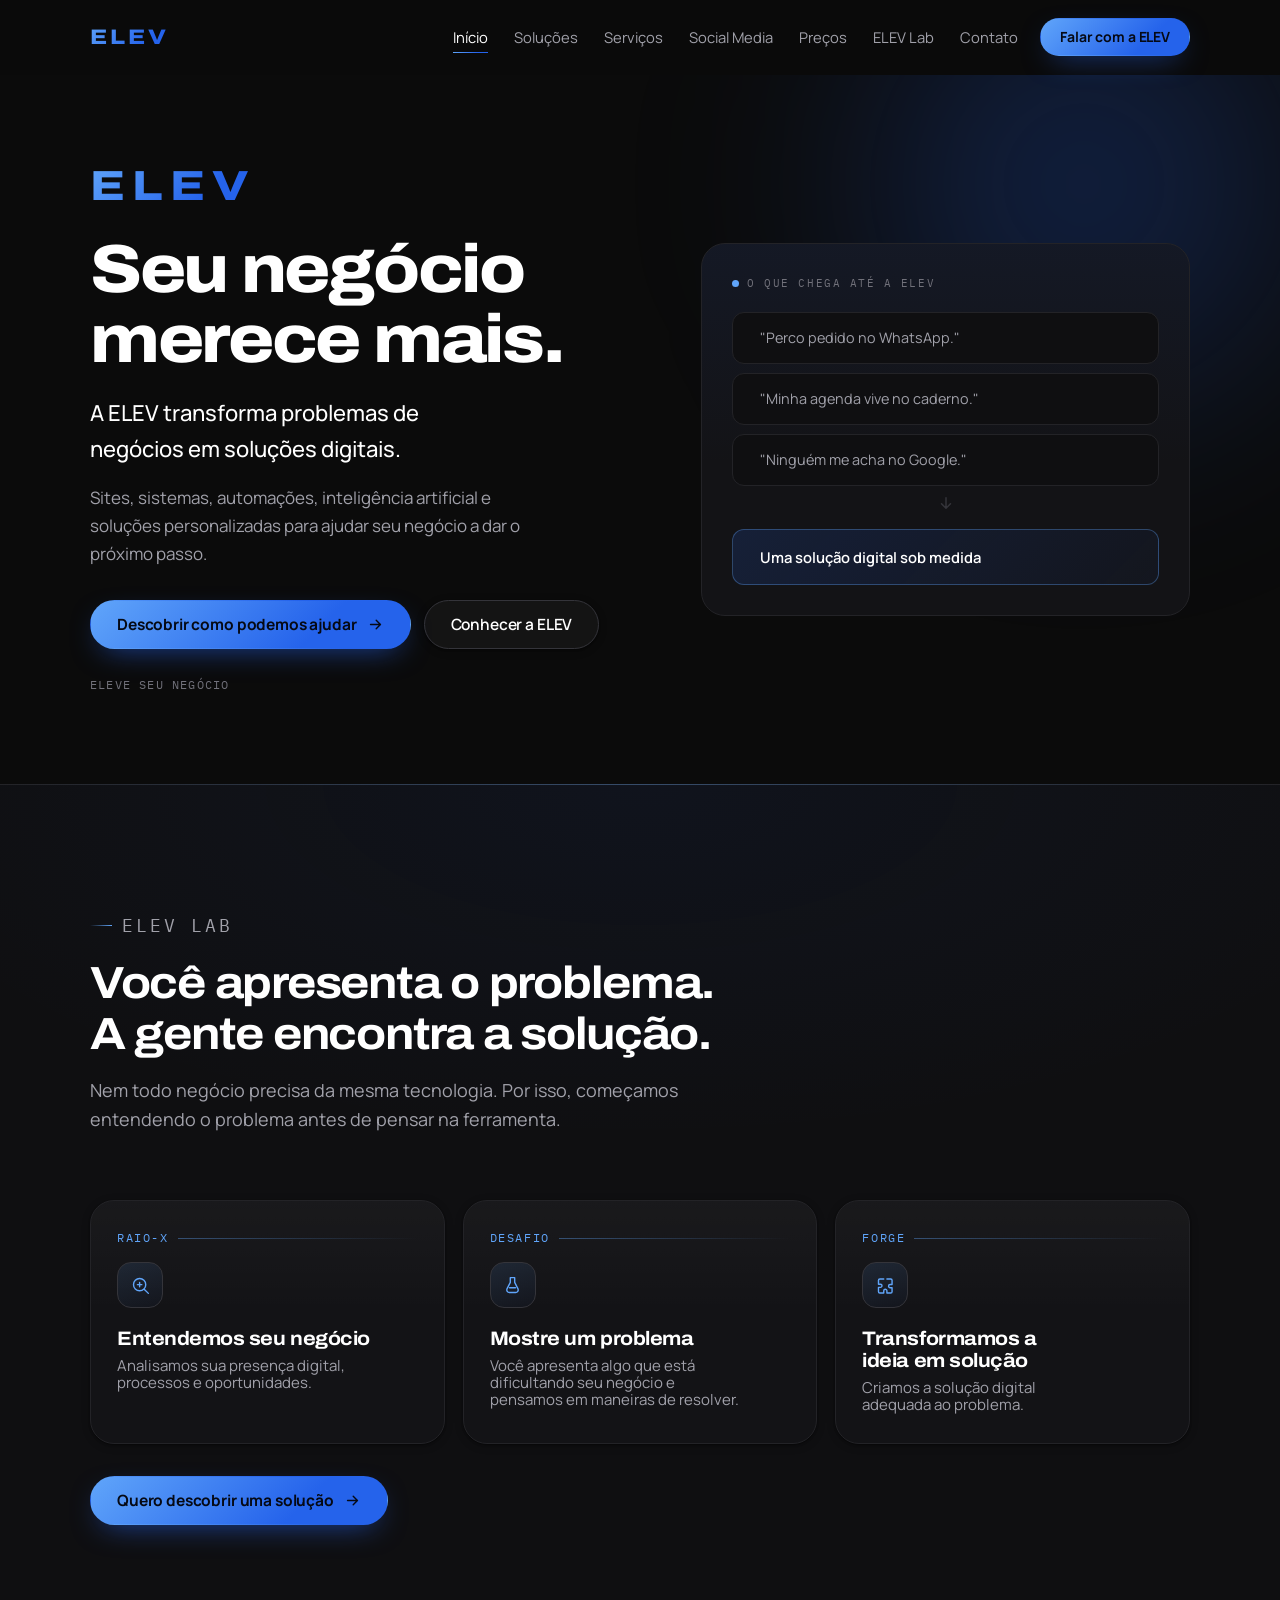
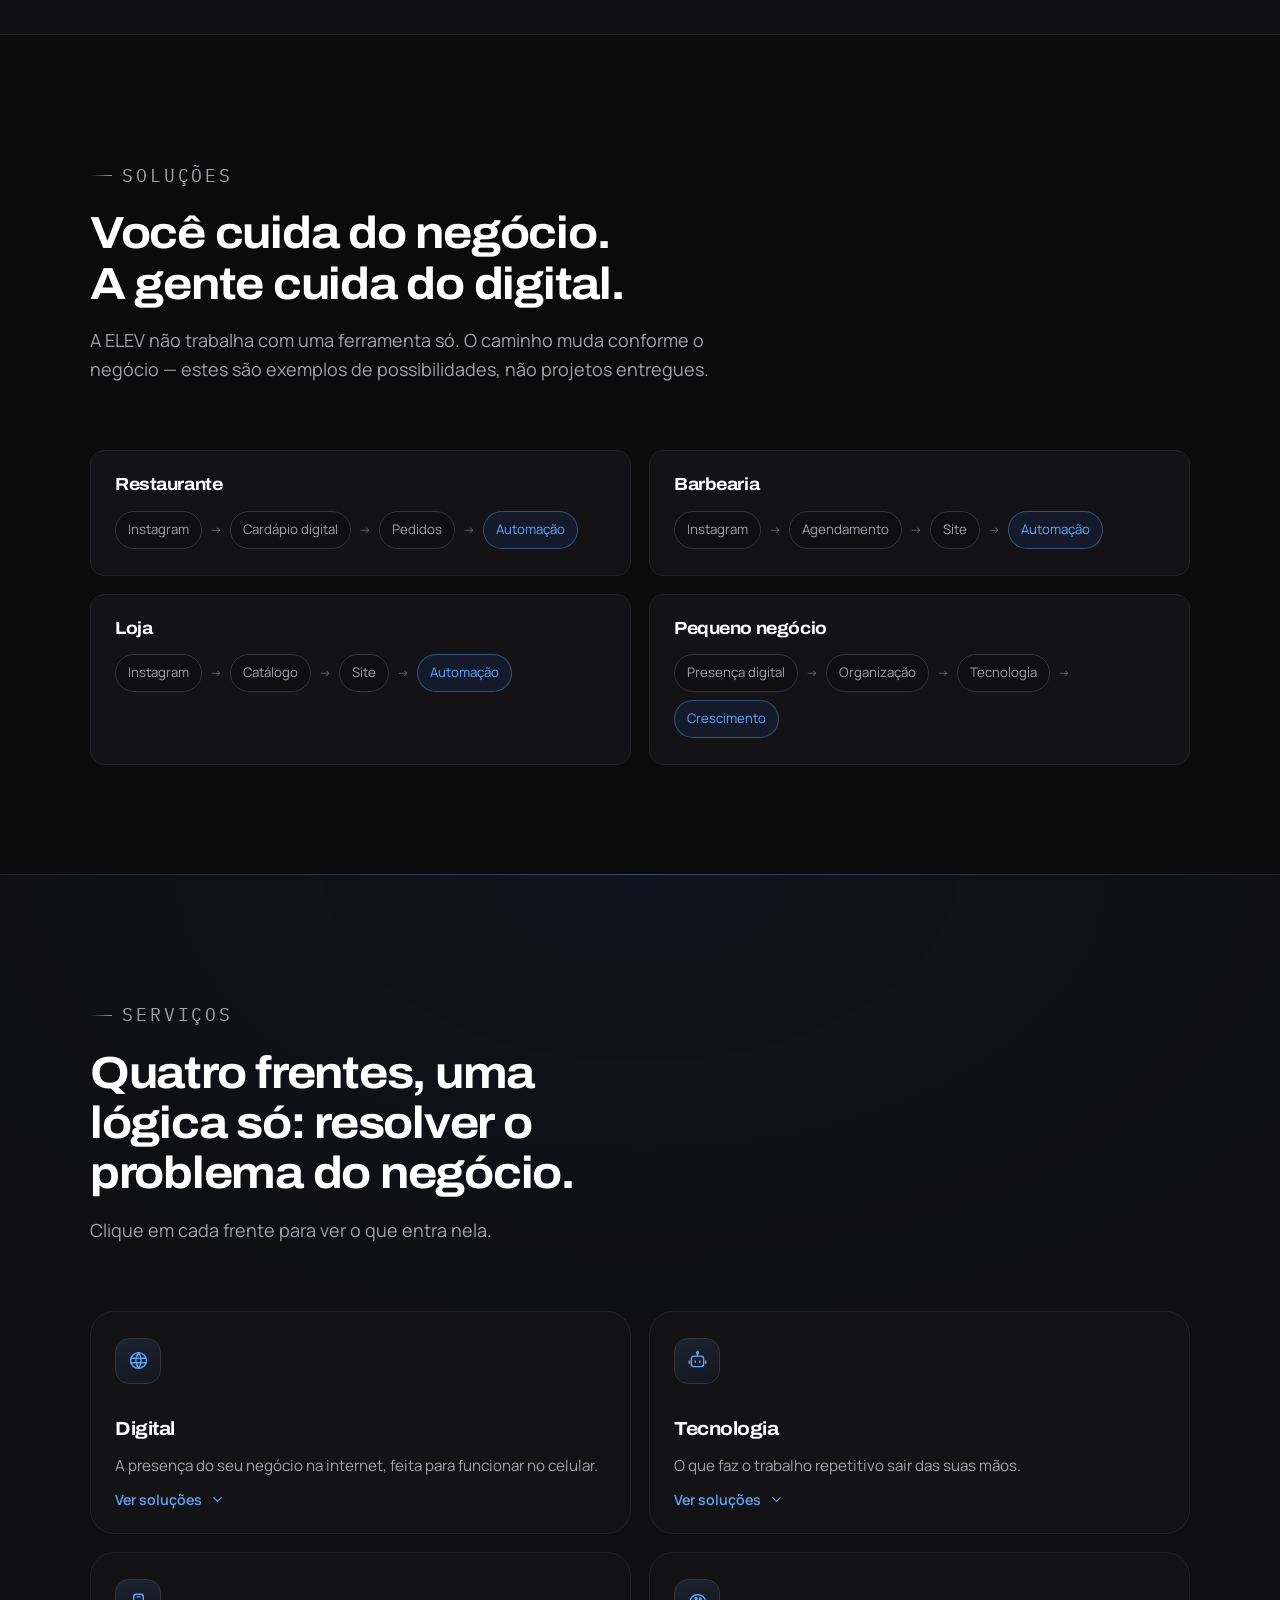
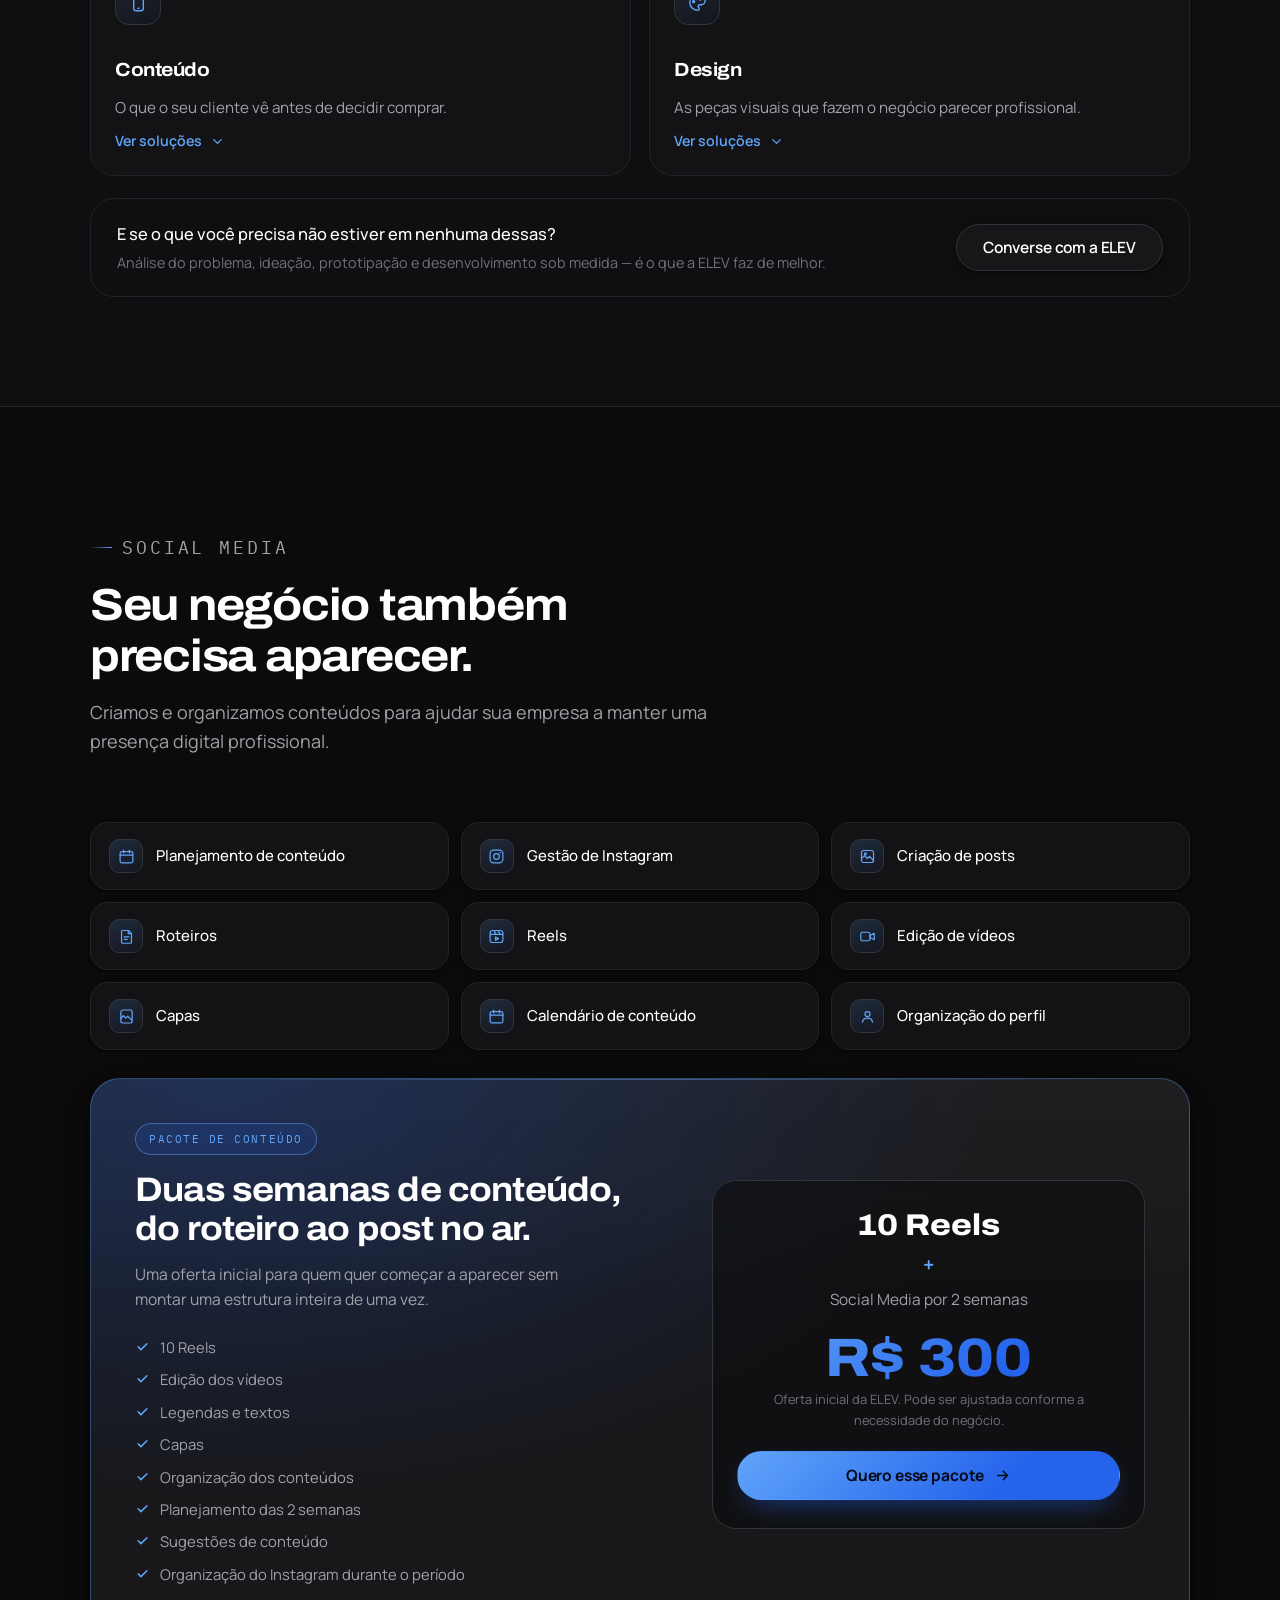
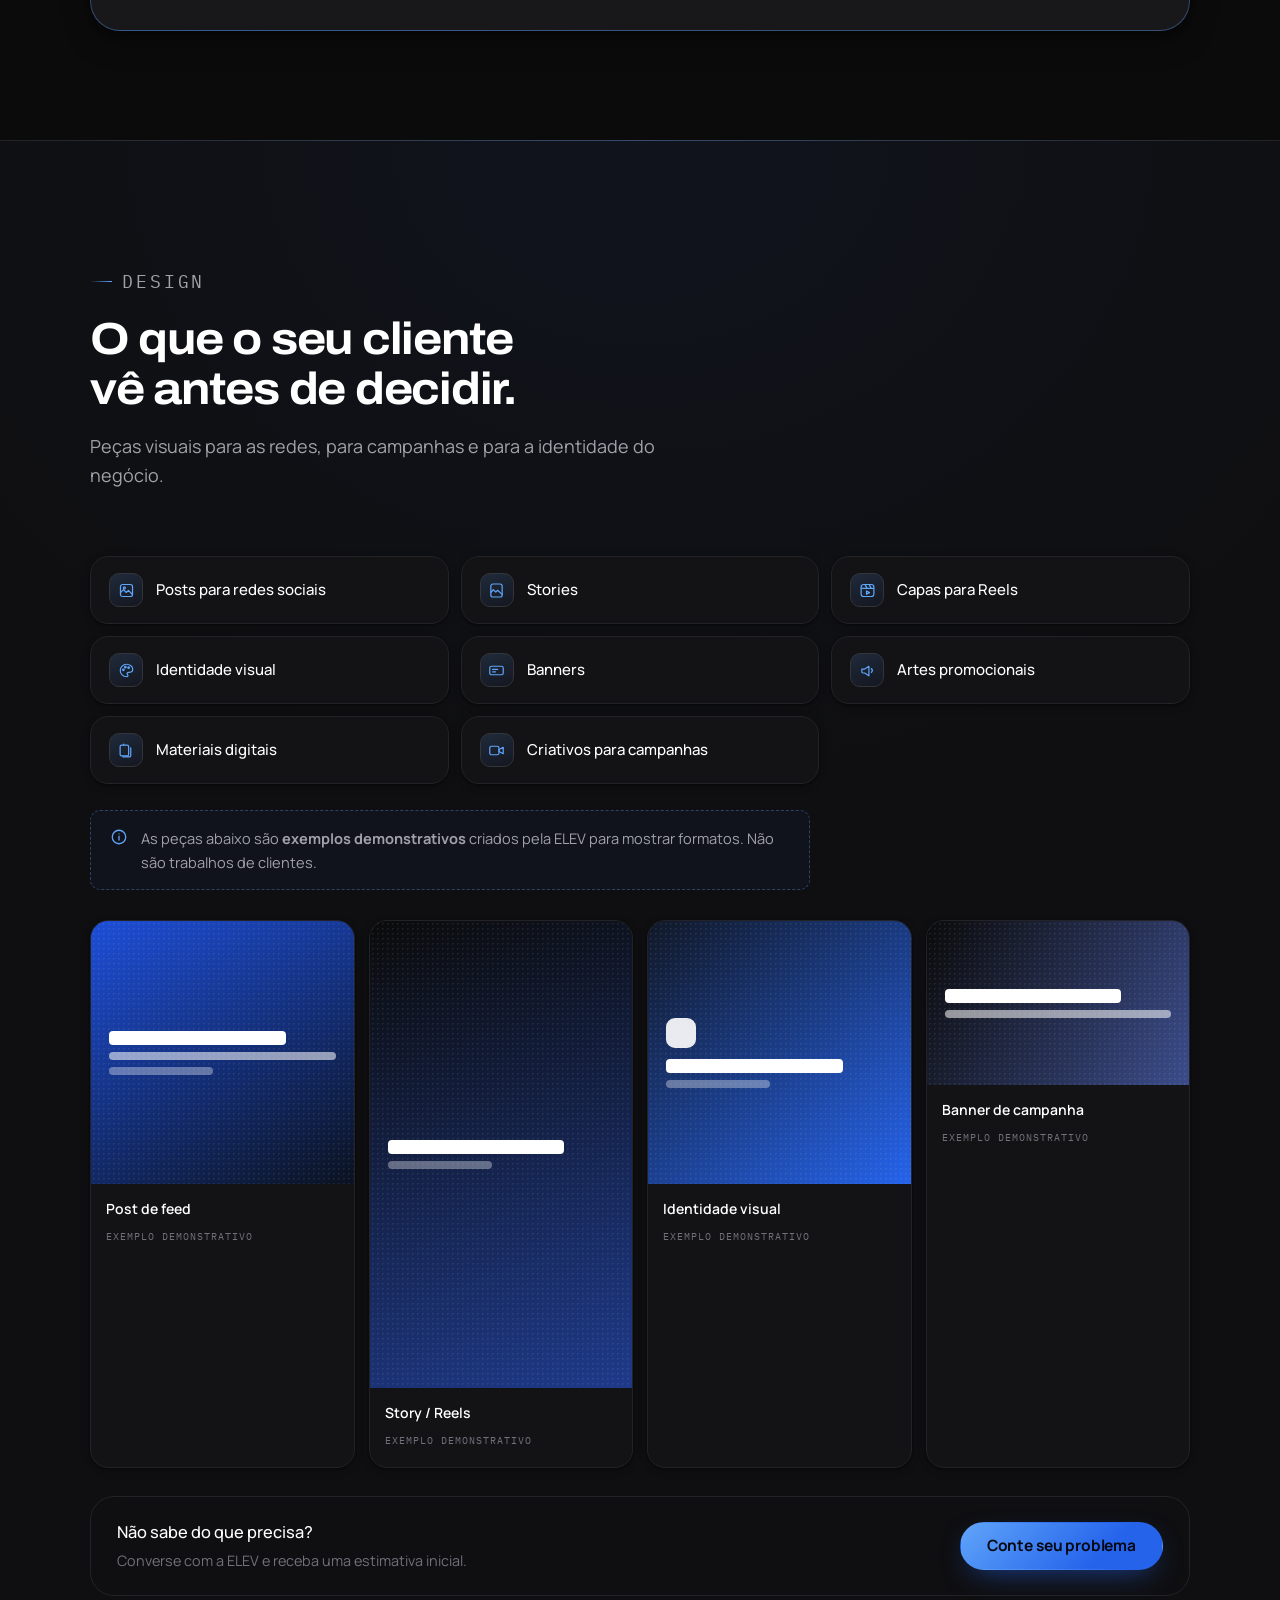
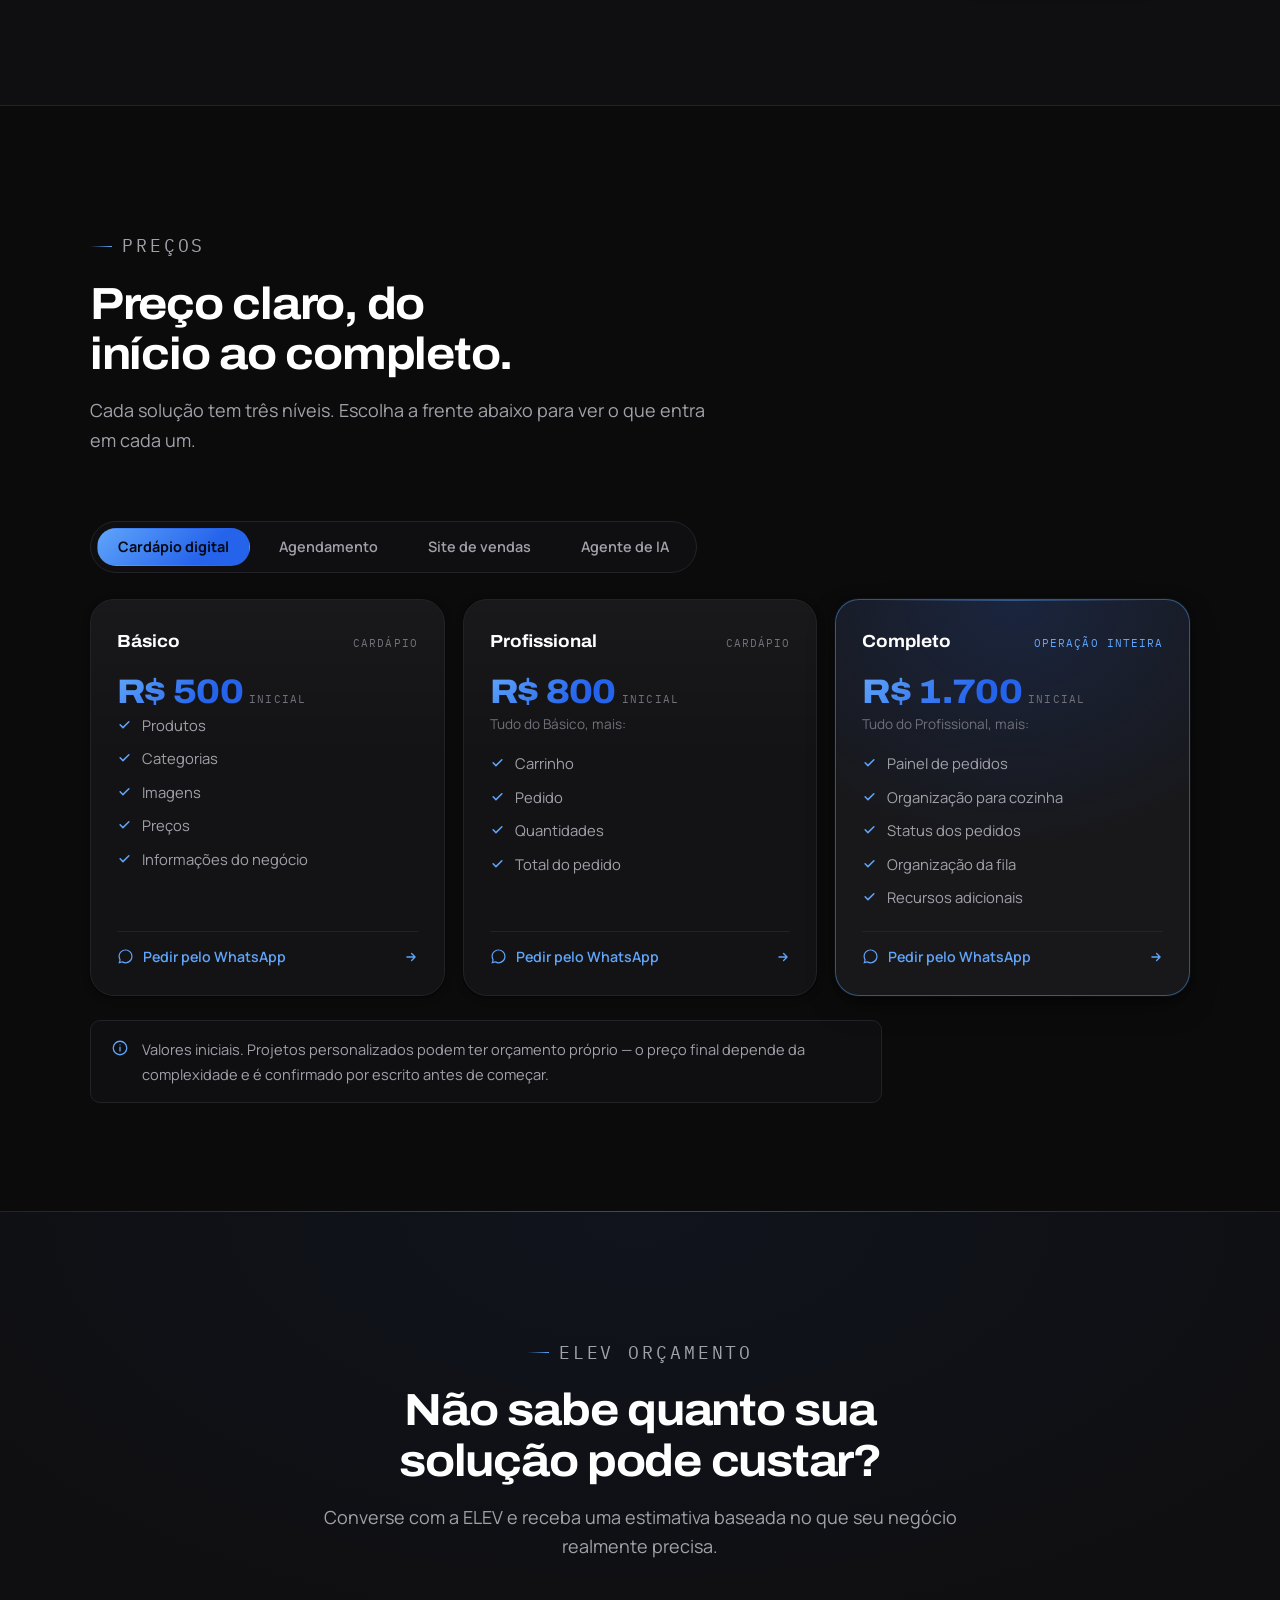
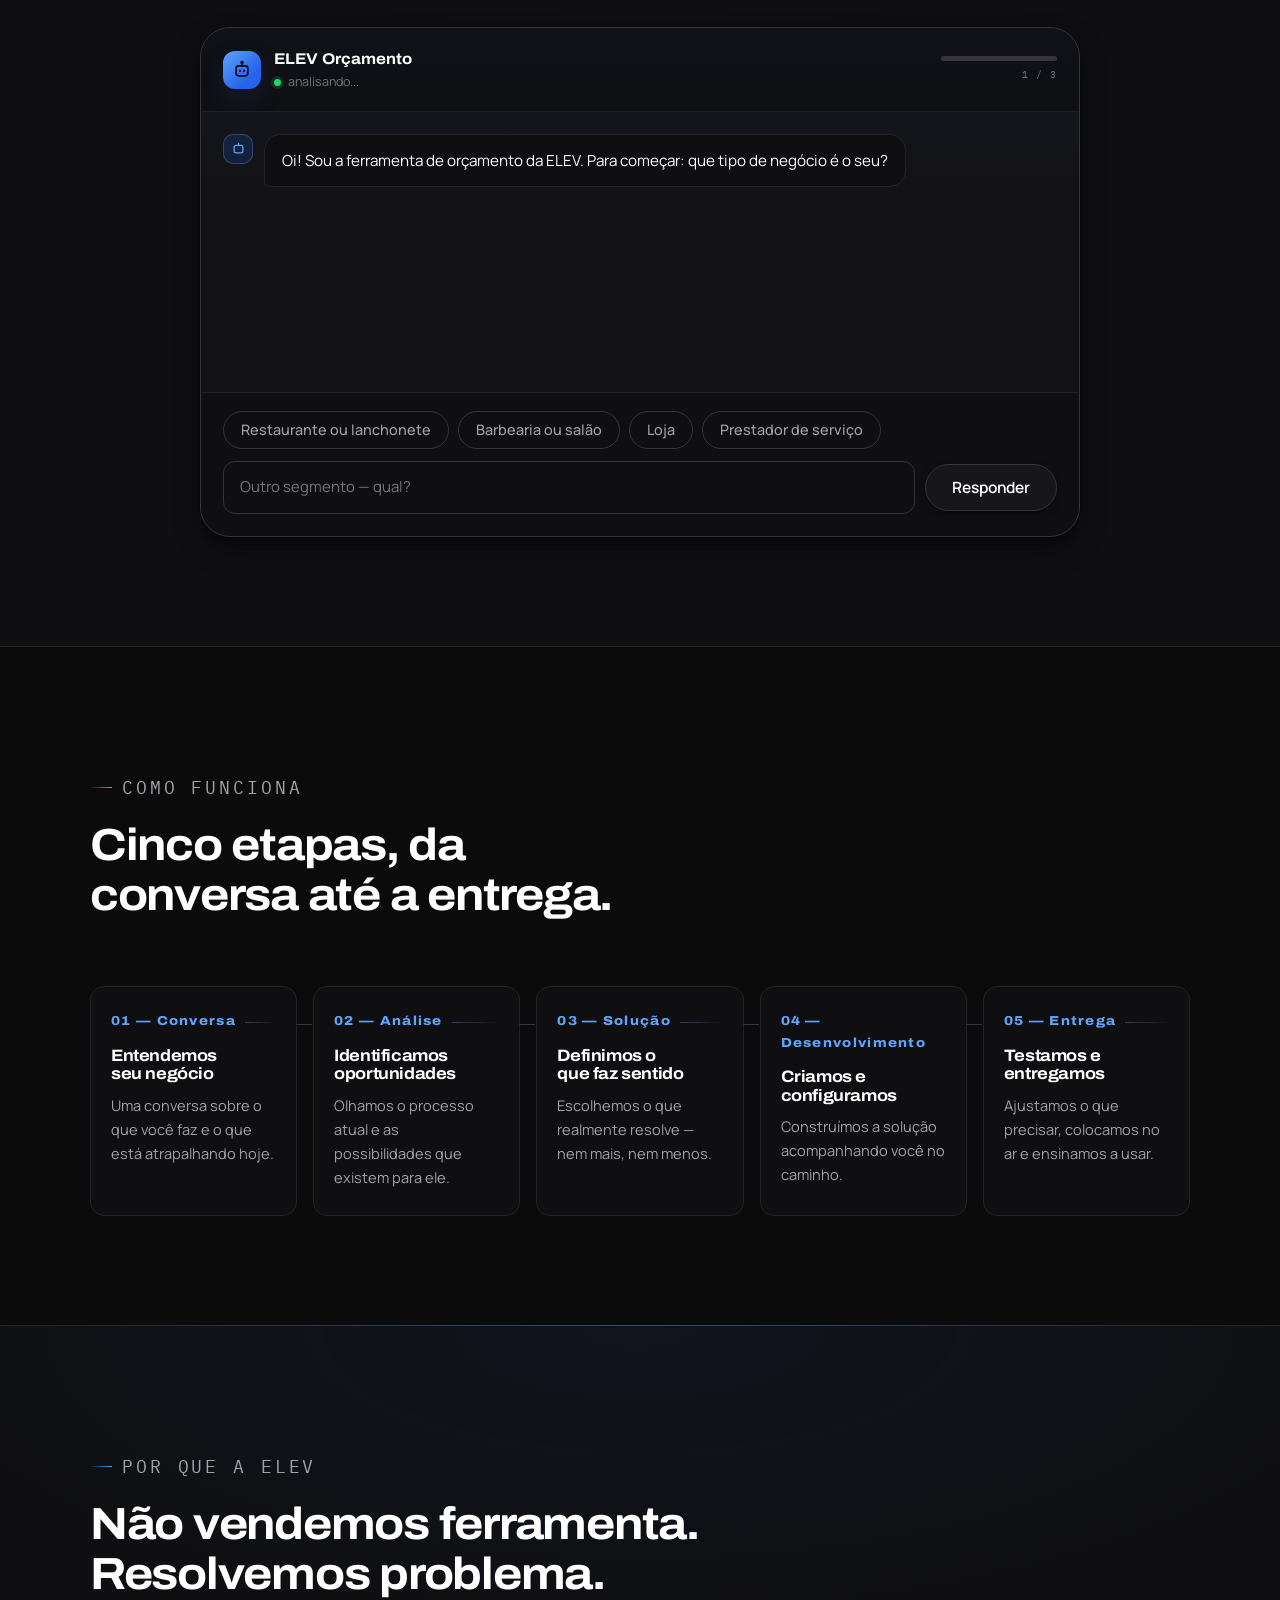
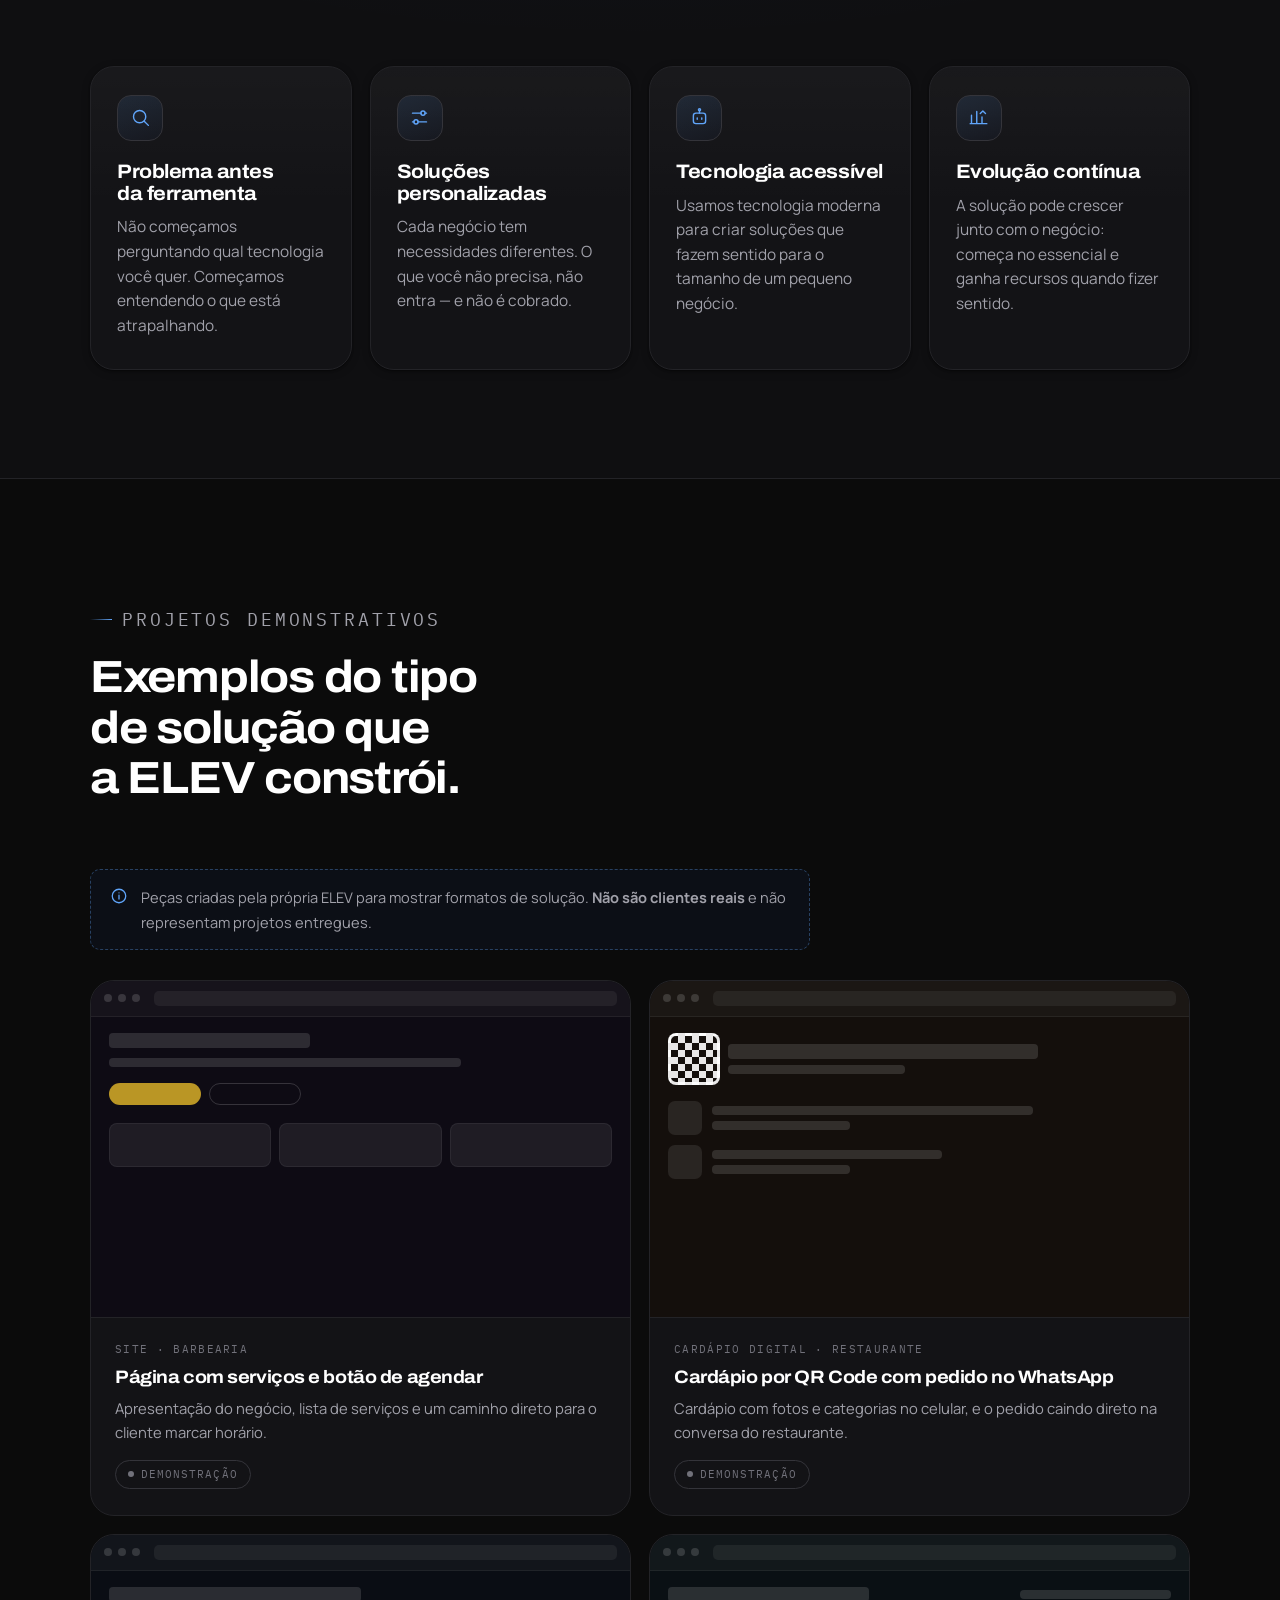
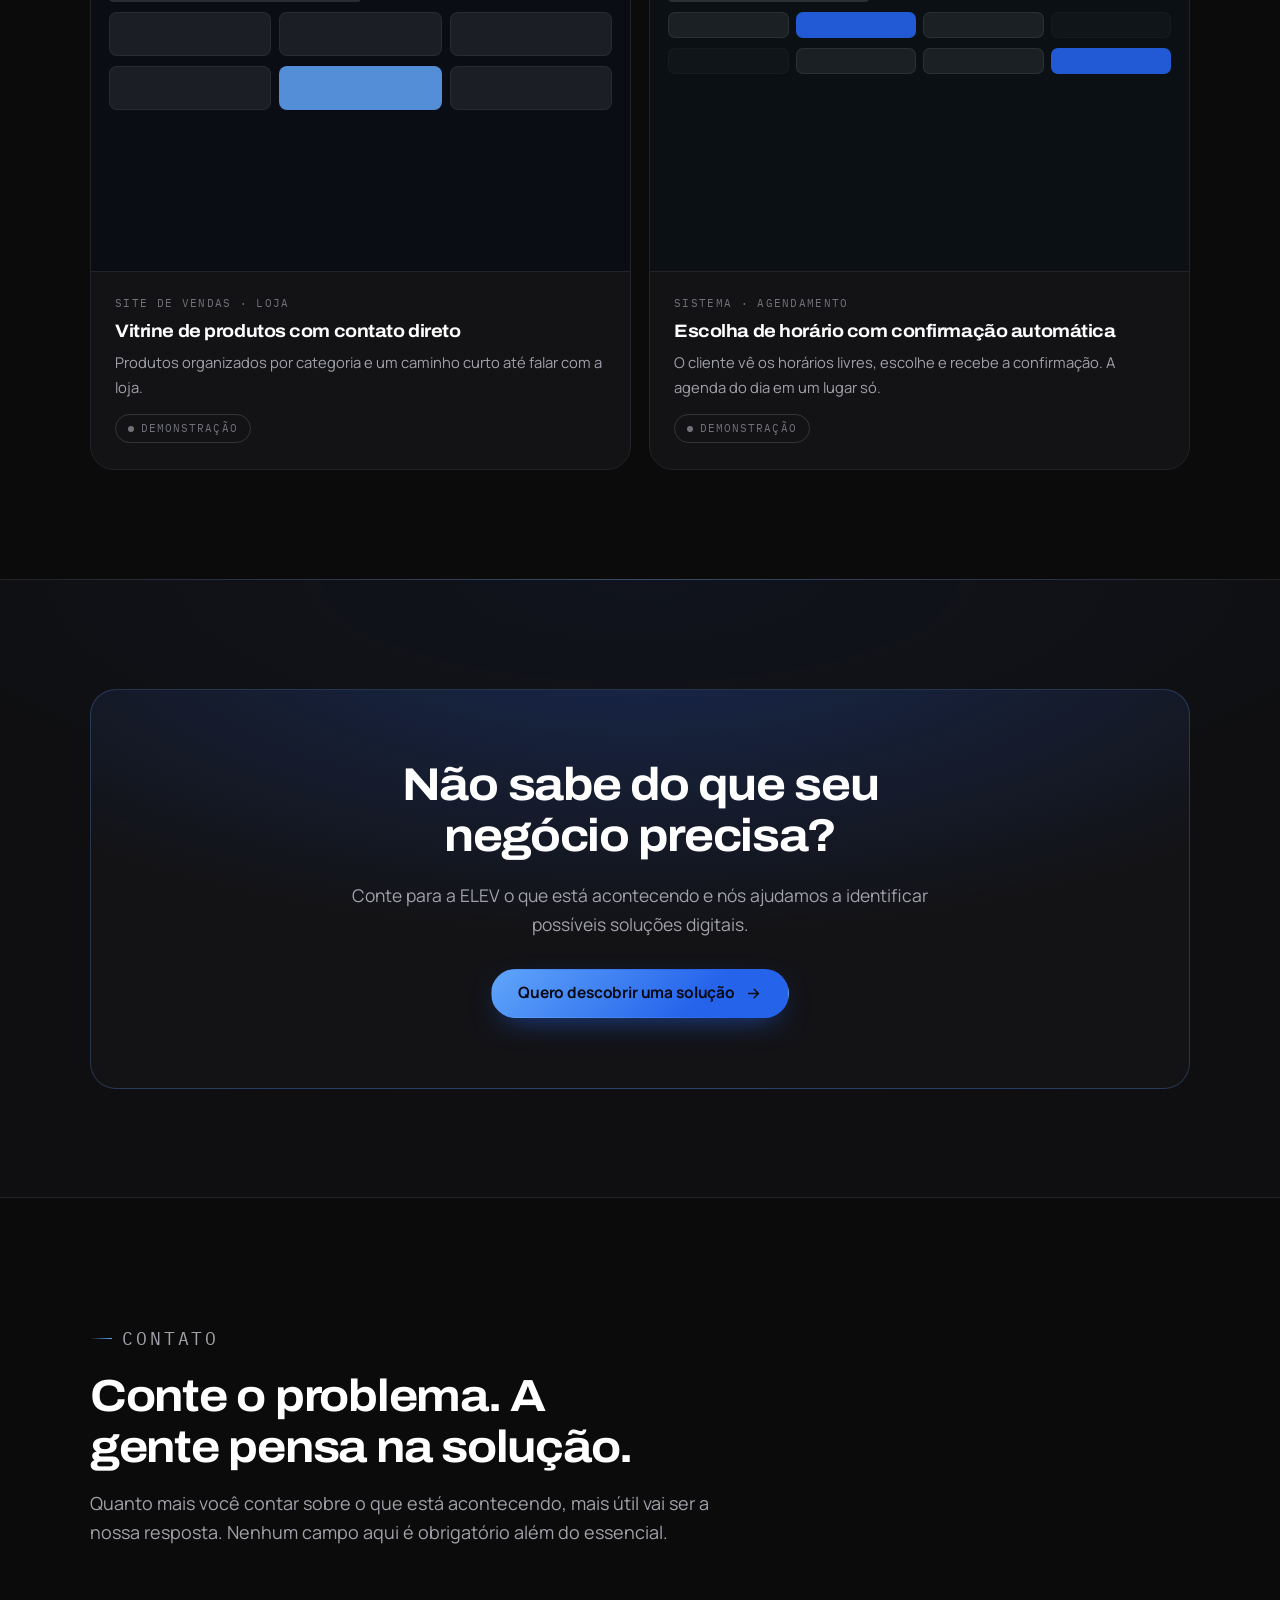
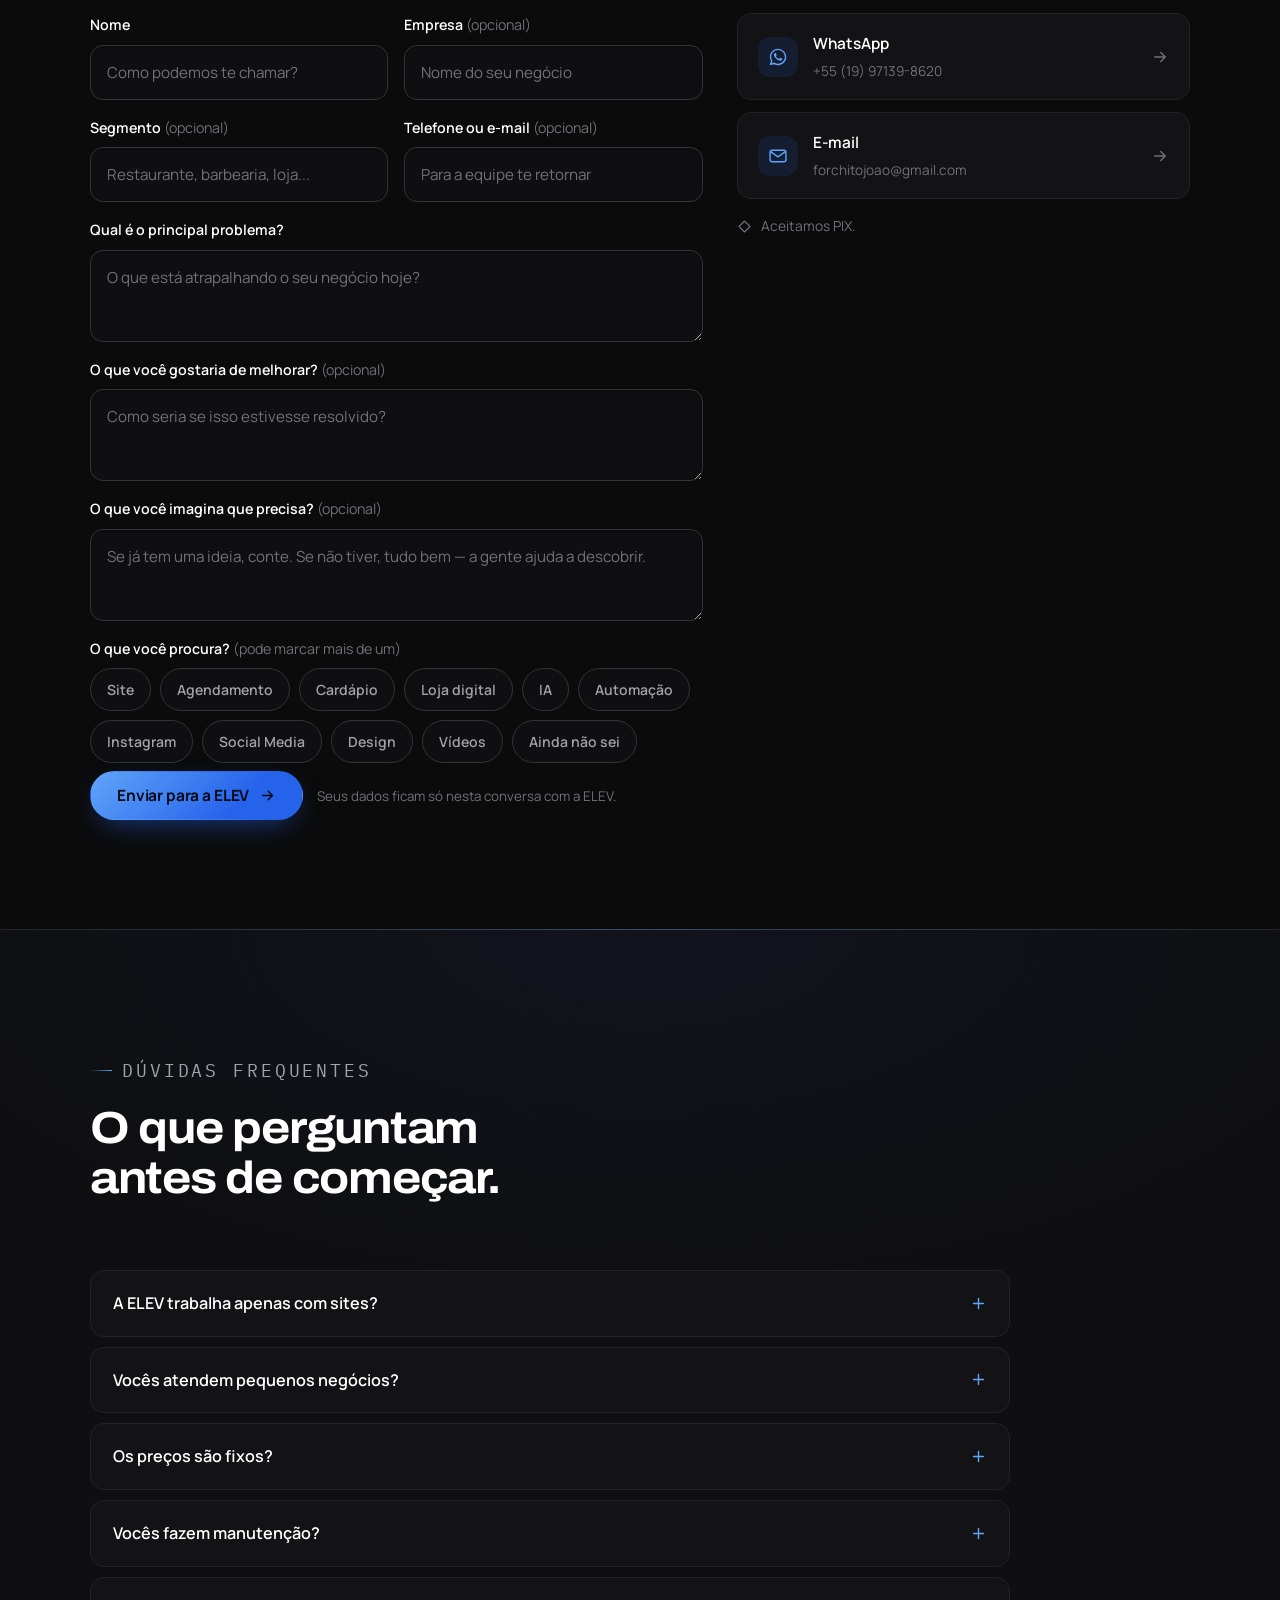
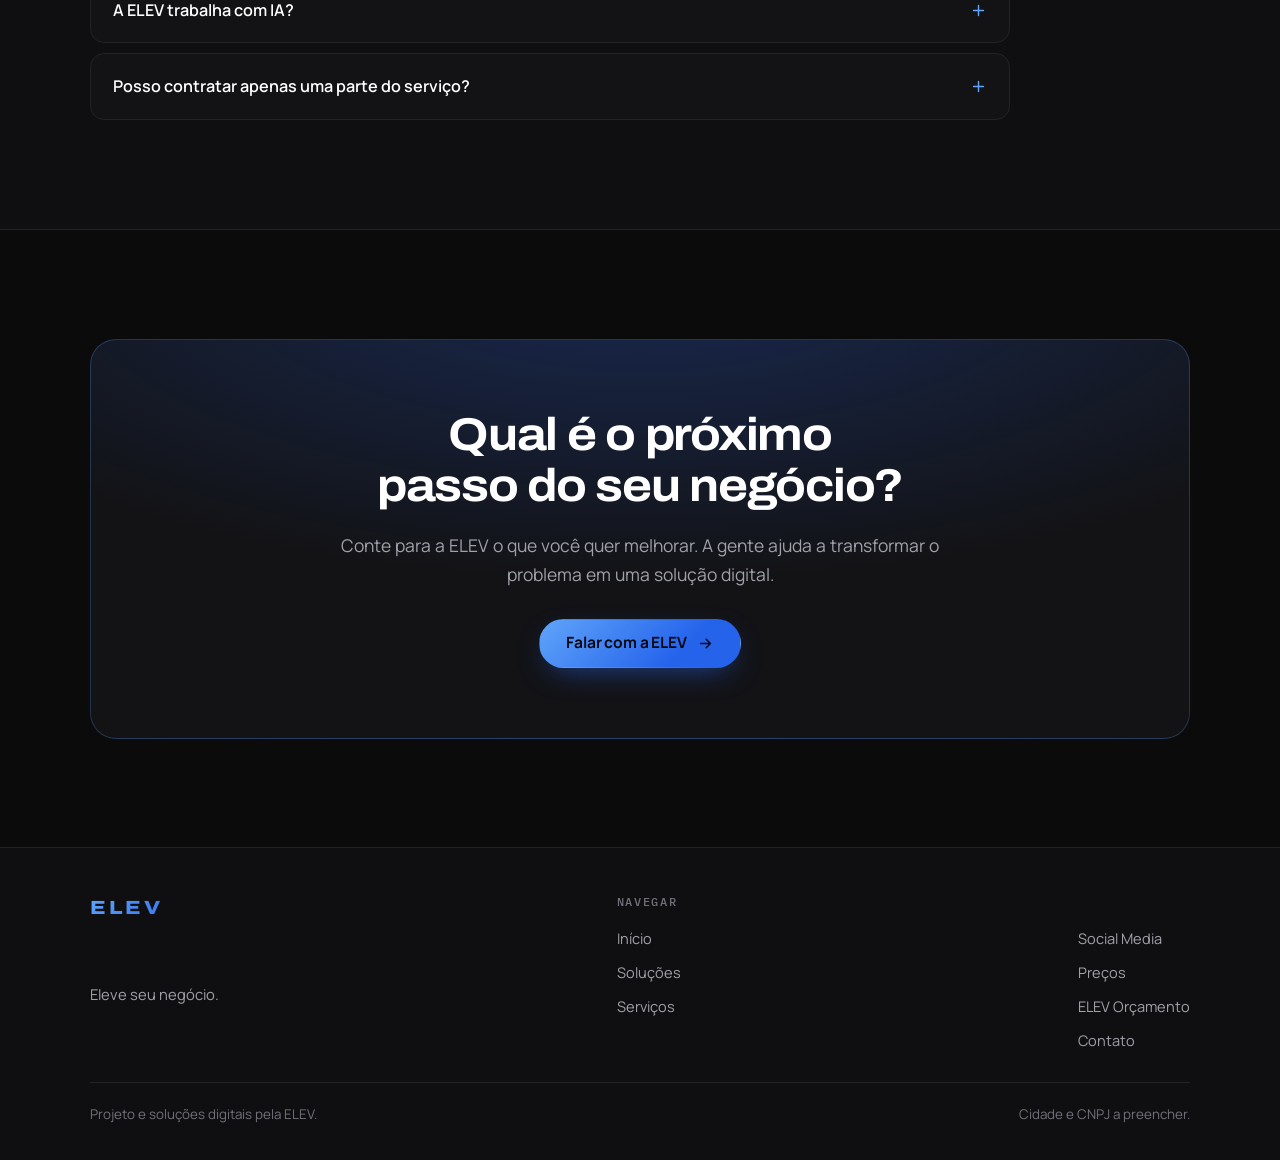
==== commit ae76ebc8: "ELEV Orcamento, Social Media, Design e refino visual Refino do sistema visual: sombras em camadas no" ====
--- a/site/index.html
+++ b/site/index.html
@@ -40,8 +40,19 @@
   --zap:  #25D366;
 
   --r-sm: 10px;
-  --r:    16px;
-  --r-lg: 22px;
+  --r:    14px;
+  --r-md: 18px;
+  --r-lg: 24px;
+  --r-xl: 30px;
+
+  /* sombras em camadas: profundidade sem borrao cinza */
+  --sh-1: 0 1px 2px rgba(0,0,0,.4), 0 2px 8px rgba(0,0,0,.24);
+  --sh-2: 0 2px 6px rgba(0,0,0,.42), 0 12px 32px -10px rgba(0,0,0,.6);
+  --sh-azul: 0 10px 30px -12px rgba(37,99,235,.75);
+  --sh-azul-forte: 0 18px 46px -14px rgba(37,99,235,.85);
+
+  /* fio de luz no topo dos cards - o detalhe que tira o ar de template */
+  --fio: linear-gradient(90deg, transparent, rgba(96,165,250,.45), transparent);
 
   --wrap: 1180px;
   --pad: clamp(20px, 5vw, 40px);
@@ -64,15 +75,17 @@
   overflow-x: hidden;
 }
 
-h1, h2, h3{
+h1, h2, h3, h4{
   font-family: Archivo, ui-sans-serif, system-ui, sans-serif;
   font-weight: 700;
   font-stretch: 110%;
-  letter-spacing: -.022em;
+  letter-spacing: -.024em;
   text-wrap: balance;
   margin: 0;
-  line-height: 1.1;
-}
+  line-height: 1.12;
+}
+h1{ letter-spacing: -.034em; line-height: 1.04; }
+h2{ letter-spacing: -.028em; }
 p{ margin: 0; }
 a{ color: inherit; text-decoration: none; }
 img, svg{ display: block; max-width: 100%; }
@@ -84,7 +97,17 @@
 
 .wrap{ width: 100%; max-width: var(--wrap); margin-inline: auto; padding-inline: var(--pad); }
 .sec{ padding-block: var(--sec); position: relative; }
-.sec-alt{ background: var(--ground-2); border-block: 1px solid var(--line); }
+.sec-alt{
+  background:
+    radial-gradient(90% 60% at 50% 0%, rgba(37,99,235,.055), transparent 70%),
+    var(--ground-2);
+  border-block: 1px solid var(--line);
+}
+/* fio de luz que separa as seções sem parecer uma régua */
+.sec-alt::before{
+  content: ""; position: absolute; top: -1px; left: 0; right: 0; height: 1px;
+  background: var(--fio); opacity: .7;
+}
 
 .eyebrow{
   font-family: "IBM Plex Mono", ui-monospace, monospace;
@@ -97,9 +120,9 @@
   background: linear-gradient(90deg, transparent, var(--blue-soft));
 }
 
-.sec-head{ max-width: 64ch; margin-bottom: clamp(38px, 5vw, 62px); }
+.sec-head{ max-width: 64ch; margin-bottom: clamp(40px, 5.2vw, 66px); }
 .sec-head h2{ font-size: clamp(29px, 4.2vw, 45px); }
-.sec-head p{ color: var(--ink-2); margin-top: 16px; font-size: clamp(16px, 1.6vw, 18px); }
+.sec-head p{ color: var(--ink-2); margin-top: 17px; font-size: clamp(16px, 1.6vw, 18px); line-height: 1.62; }
 
 /* botões --------------------------------------------------------- */
 .btn{
@@ -112,12 +135,25 @@
 }
 .btn svg{ width: 17px; height: 17px; flex: none; }
 .btn-primary{
+  position: relative; overflow: hidden;
   background: var(--grad); color: #050914; font-weight: 700;
-  box-shadow: 0 10px 32px -14px rgba(37,99,235,.95);
-}
-.btn-primary:hover{ transform: translateY(-2px); box-shadow: 0 18px 42px -14px rgba(96,165,250,.7); }
-.btn-ghost{ background: rgba(255,255,255,.03); border-color: var(--line-strong); color: var(--ink); }
-.btn-ghost:hover{ transform: translateY(-2px); border-color: rgba(96,165,250,.55); background: rgba(96,165,250,.07); }
+  box-shadow: var(--sh-azul);
+}
+/* brilho que atravessa o botao no hover */
+.btn-primary::after{
+  content: ""; position: absolute; inset: 0;
+  background: linear-gradient(105deg, transparent 32%, rgba(255,255,255,.42) 48%, transparent 64%);
+  transform: translateX(-120%); transition: transform .7s var(--t);
+}
+.btn-primary:hover{ transform: translateY(-2px); box-shadow: var(--sh-azul-forte); }
+.btn-primary:hover::after{ transform: translateX(120%); }
+.btn-primary > *{ position: relative; z-index: 1; }
+.btn-ghost{
+  background: rgba(255,255,255,.035); border-color: var(--line-strong); color: var(--ink);
+  box-shadow: var(--sh-1);
+}
+.btn-ghost:hover{ transform: translateY(-2px); border-color: rgba(96,165,250,.6); background: rgba(96,165,250,.08); }
+@media (prefers-reduced-motion: reduce){ .btn-primary::after{ display: none; } }
 .btn:disabled{ opacity: .5; cursor: not-allowed; transform: none; }
 @media (prefers-reduced-motion: reduce){ .btn:hover{ transform: none; } }
 
@@ -293,23 +329,34 @@
 @media (max-width: 560px){ .grade-4{ grid-template-columns: 1fr; } }
 
 .card{
-  position: relative; padding: 28px 26px 30px;
+  position: relative; padding: 28px 26px 30px; overflow: hidden;
   border: 1px solid var(--line); border-radius: var(--r-lg);
-  background: linear-gradient(180deg, rgba(255,255,255,.022), transparent), var(--surface);
-  transition: border-color .35s var(--t), transform .35s var(--t);
-}
-.card:hover{ transform: translateY(-3px); border-color: var(--line-strong); }
+  background: linear-gradient(180deg, rgba(255,255,255,.028), transparent 46%), var(--surface);
+  box-shadow: var(--sh-1);
+  transition: border-color .4s var(--t), transform .4s var(--t), box-shadow .4s var(--t);
+}
+.card::before{
+  content: ""; position: absolute; top: 0; left: 14%; right: 14%; height: 1px;
+  background: var(--fio); opacity: 0; transition: opacity .4s var(--t);
+}
+.card:hover{ transform: translateY(-4px); border-color: rgba(96,165,250,.3); box-shadow: var(--sh-2); }
+.card:hover::before{ opacity: 1; }
 @media (prefers-reduced-motion: reduce){ .card:hover{ transform: none; } }
 .card-ico{
-  width: 44px; height: 44px; display: grid; place-items: center;
-  border: 1px solid var(--line-strong); border-radius: 13px;
+  position: relative; width: 46px; height: 46px; display: grid; place-items: center;
+  border: 1px solid var(--line-strong); border-radius: 14px;
   color: var(--blue-soft); margin-bottom: 20px;
-  transition: border-color .35s var(--t), background-color .35s var(--t);
+  background: linear-gradient(160deg, rgba(96,165,250,.12), rgba(37,99,235,.03));
+  transition: border-color .4s var(--t), background-color .4s var(--t),
+              transform .4s var(--t), box-shadow .4s var(--t);
 }
 .card-ico svg{ width: 21px; height: 21px; }
-.card:hover .card-ico{ border-color: rgba(96,165,250,.5); background: rgba(96,165,250,.08); }
+.card:hover .card-ico{
+  border-color: rgba(96,165,250,.6); transform: translateY(-2px) scale(1.04);
+  box-shadow: 0 8px 20px -10px rgba(37,99,235,.9);
+}
 .card h3{ font-size: 19.5px; }
-.card p{ color: var(--ink-2); font-size: 15.4px; margin-top: 10px; }
+.card p{ color: var(--ink-2); font-size: 15.4px; margin-top: 11px; line-height: 1.6; }
 
 /* ELEV Lab --------------------------------------------------------- */
 .lab-card .etapa{
@@ -407,16 +454,24 @@
 @media (max-width: 940px){ .planos{ grid-template-columns: 1fr; } }
 
 .plano{
-  position: relative; display: flex; flex-direction: column;
+  position: relative; display: flex; flex-direction: column; overflow: hidden;
   padding: 28px 26px 30px; border: 1px solid var(--line); border-radius: var(--r-lg);
-  background: var(--surface);
-  transition: border-color .35s var(--t), transform .35s var(--t);
-}
-.plano:hover{ transform: translateY(-3px); border-color: var(--line-strong); }
+  background: linear-gradient(180deg, rgba(255,255,255,.025), transparent 40%), var(--surface);
+  box-shadow: var(--sh-1);
+  transition: border-color .4s var(--t), transform .4s var(--t), box-shadow .4s var(--t);
+}
+.plano::before{
+  content: ""; position: absolute; top: 0; left: 12%; right: 12%; height: 1px;
+  background: var(--fio); opacity: 0; transition: opacity .4s var(--t);
+}
+.plano:hover{ transform: translateY(-4px); border-color: rgba(96,165,250,.32); box-shadow: var(--sh-2); }
+.plano:hover::before{ opacity: 1; }
 .plano.destaque{
-  border-color: rgba(96,165,250,.4);
-  background: radial-gradient(130% 100% at 50% 0%, rgba(37,99,235,.15), transparent 62%), var(--surface-2);
-}
+  border-color: rgba(96,165,250,.42);
+  background: radial-gradient(130% 100% at 50% 0%, rgba(37,99,235,.17), transparent 62%), var(--surface-2);
+  box-shadow: var(--sh-2), 0 0 0 1px rgba(96,165,250,.08);
+}
+.plano.destaque::before{ opacity: .9; }
 .plano:focus-within{ border-color: rgba(96,165,250,.6); }
 @media (prefers-reduced-motion: reduce){ .plano:hover{ transform: none; } }
 
@@ -615,14 +670,17 @@
 .campo label{ font-size: 14.2px; font-weight: 600; color: var(--ink); }
 .campo label .op{ color: var(--ink-3); font-weight: 400; }
 .campo input, .campo textarea, .campo select{
-  width: 100%; padding: 13px 15px; border-radius: 12px;
+  width: 100%; padding: 14px 16px; border-radius: 13px;
   border: 1px solid var(--line-strong); background: var(--ground-2); color: var(--ink);
-  font-size: 15.2px; transition: border-color .25s var(--t), background-color .25s var(--t);
-}
+  font-size: 15.2px; box-shadow: inset 0 1px 2px rgba(0,0,0,.3);
+  transition: border-color .25s var(--t), background-color .25s var(--t), box-shadow .25s var(--t);
+}
+.campo input:hover, .campo textarea:hover{ border-color: #454550; }
 .campo textarea{ min-height: 92px; resize: vertical; }
 .campo input::placeholder, .campo textarea::placeholder{ color: var(--ink-3); }
 .campo input:focus, .campo textarea:focus, .campo select:focus{
   outline: none; border-color: var(--blue-soft); background: var(--surface);
+  box-shadow: 0 0 0 3px rgba(37,99,235,.22);
 }
 .campo input[aria-invalid="true"], .campo textarea[aria-invalid="true"]{ border-color: #F87171; }
 .erro{ color: #FCA5A5; font-size: 13.2px; display: none; }
@@ -723,6 +781,245 @@
 }
 .pix svg{ width: 15px; height: 15px; color: var(--ink-3); }
 
+
+/* ============ SOCIAL MEDIA e DESIGN ============ */
+.mini-grade{ display: grid; gap: 12px; grid-template-columns: repeat(3, 1fr); }
+@media (max-width: 900px){ .mini-grade{ grid-template-columns: repeat(2, 1fr); } }
+@media (max-width: 520px){ .mini-grade{ grid-template-columns: 1fr; } }
+
+.mini{
+  display: flex; align-items: center; gap: 13px;
+  padding: 16px 18px; border: 1px solid var(--line); border-radius: var(--r-md);
+  background: var(--surface); box-shadow: var(--sh-1);
+  font-size: 15px; font-weight: 500;
+  transition: border-color .35s var(--t), transform .35s var(--t), background-color .35s var(--t);
+}
+.mini:hover{ transform: translateY(-3px); border-color: rgba(96,165,250,.34); background: var(--surface-2); }
+.mini .ic{
+  width: 34px; height: 34px; flex: none; display: grid; place-items: center; border-radius: 10px;
+  background: linear-gradient(160deg, rgba(96,165,250,.16), rgba(37,99,235,.05));
+  border: 1px solid var(--line-strong); color: var(--blue-soft);
+}
+.mini .ic svg{ width: 17px; height: 17px; }
+@media (prefers-reduced-motion: reduce){ .mini:hover{ transform: none; } }
+
+/* pacote de entrada */
+.pacote{
+  position: relative; overflow: hidden; margin-top: 28px;
+  display: grid; grid-template-columns: 1.1fr .9fr; gap: clamp(24px, 4vw, 48px); align-items: center;
+  padding: clamp(28px, 4vw, 44px); border-radius: var(--r-xl);
+  border: 1px solid rgba(96,165,250,.36);
+  background:
+    radial-gradient(120% 130% at 12% 0%, rgba(37,99,235,.26), transparent 58%),
+    linear-gradient(180deg, rgba(255,255,255,.03), transparent 40%), var(--surface-2);
+  box-shadow: var(--sh-2);
+}
+.pacote::before{
+  content: ""; position: absolute; top: 0; left: 8%; right: 8%; height: 1px; background: var(--fio);
+}
+@media (max-width: 860px){ .pacote{ grid-template-columns: 1fr; } }
+.pacote-tag{
+  display: inline-flex; align-items: center; gap: 8px; margin-bottom: 16px;
+  padding: 6px 13px; border-radius: 999px;
+  border: 1px solid rgba(96,165,250,.45); background: rgba(37,99,235,.14);
+  font-family: "IBM Plex Mono", monospace; font-size: 11px;
+  letter-spacing: .14em; text-transform: uppercase; color: var(--blue-soft);
+}
+.pacote h3{ font-size: clamp(25px, 3.4vw, 34px); }
+.pacote > div > p{ color: var(--ink-2); margin-top: 14px; font-size: 15.6px; max-width: 46ch; }
+.pacote-itens{ display: grid; gap: 8px; margin: 22px 0 0; padding: 0; }
+.pacote-itens li{ list-style: none; display: flex; align-items: flex-start; gap: 10px; font-size: 14.8px; color: var(--ink-2); }
+.pacote-itens svg{ width: 15px; height: 15px; margin-top: 4px; flex: none; color: var(--blue-soft); }
+
+.pacote-preco{
+  text-align: center; padding: 28px 24px; border-radius: var(--r-lg);
+  border: 1px solid var(--line-strong); background: rgba(11,11,11,.55);
+  backdrop-filter: blur(6px);
+}
+.pacote-preco .linha1{ font-family: Archivo, sans-serif; font-weight: 800; font-stretch: 112%; font-size: 30px; line-height: 1.1; }
+.pacote-preco .mais{ color: var(--blue-soft); font-size: 20px; font-weight: 700; margin: 6px 0; }
+.pacote-preco .linha2{ color: var(--ink-2); font-size: 15.4px; }
+.pacote-preco .valor{
+  font-family: Archivo, sans-serif; font-weight: 800; font-stretch: 112%;
+  font-size: 54px; line-height: 1; margin: 18px 0 4px; font-variant-numeric: tabular-nums;
+  background: var(--grad); -webkit-background-clip: text; background-clip: text; color: transparent;
+}
+.pacote-preco .obs{ color: var(--ink-3); font-size: 12.8px; }
+.pacote-preco .btn{ width: 100%; margin-top: 20px; }
+
+/* mockups demonstrativos de design */
+.mockups{ display: grid; grid-template-columns: repeat(4, 1fr); gap: 14px; }
+@media (max-width: 900px){ .mockups{ grid-template-columns: repeat(2, 1fr); } }
+.mock{
+  border: 1px solid var(--line); border-radius: var(--r-md); overflow: hidden;
+  background: var(--surface); box-shadow: var(--sh-1);
+  transition: transform .35s var(--t), border-color .35s var(--t);
+}
+.mock:hover{ transform: translateY(-4px); border-color: rgba(96,165,250,.3); }
+@media (prefers-reduced-motion: reduce){ .mock:hover{ transform: none; } }
+.mock-arte{
+  aspect-ratio: var(--ar, 1); display: grid; place-items: center; padding: 18px;
+  background: var(--mk, linear-gradient(150deg, #1E3A8A, #0B0B0B));
+  position: relative; overflow: hidden;
+}
+.mock-arte::after{
+  content: ""; position: absolute; inset: 0;
+  background-image: radial-gradient(rgba(255,255,255,.07) 1px, transparent 1px);
+  background-size: 5px 5px;
+}
+.mock-arte .bloco{ width: 100%; display: grid; gap: 7px; position: relative; z-index: 1; }
+.mock-arte .l{ height: 8px; border-radius: 4px; background: rgba(255,255,255,.55); }
+.mock-arte .l.g{ height: 14px; width: 78%; background: #fff; }
+.mock-arte .l.p{ width: 46%; background: rgba(255,255,255,.34); }
+.mock-arte .selo-cor{
+  width: 30px; height: 30px; border-radius: 9px; background: rgba(255,255,255,.9); margin-bottom: 4px;
+}
+.mock-pe{ padding: 13px 15px 15px; }
+.mock-pe b{ font-size: 14px; font-weight: 600; display: block; }
+.mock-pe span{ font-family: "IBM Plex Mono", monospace; font-size: 10px;
+  letter-spacing: .1em; text-transform: uppercase; color: var(--ink-3); }
+
+/* ============ ELEV ORÇAMENTO (conversa guiada) ============ */
+.orc{
+  max-width: 880px; margin-inline: auto; overflow: hidden;
+  border: 1px solid var(--line-strong); border-radius: var(--r-xl);
+  background: linear-gradient(180deg, rgba(37,99,235,.07), transparent 30%), var(--surface);
+  box-shadow: var(--sh-2);
+}
+.orc-topo{
+  display: flex; align-items: center; gap: 13px; padding: 18px 22px;
+  border-bottom: 1px solid var(--line); background: rgba(11,11,11,.5);
+}
+.orc-avatar{
+  width: 38px; height: 38px; flex: none; display: grid; place-items: center; border-radius: 12px;
+  background: var(--grad); color: #050914; box-shadow: var(--sh-azul);
+}
+.orc-avatar svg{ width: 20px; height: 20px; }
+.orc-topo .nome{ font-family: Archivo, sans-serif; font-weight: 700; font-stretch: 108%; font-size: 15.5px; }
+.orc-topo .estado{ font-size: 12.6px; color: var(--ink-3); display: flex; align-items: center; gap: 7px; }
+.orc-topo .estado::before{
+  content: ""; width: 7px; height: 7px; border-radius: 50%; background: var(--zap);
+  box-shadow: 0 0 0 3px rgba(37,211,102,.16);
+}
+.orc-progresso{ margin-left: auto; width: 116px; }
+.orc-progresso .trilho{ height: 5px; border-radius: 999px; background: var(--line-strong); overflow: hidden; }
+.orc-progresso .barra{ height: 100%; width: 0; border-radius: 999px; background: var(--grad); transition: width .5s var(--t); }
+.orc-progresso .txt{ font-family: "IBM Plex Mono", monospace; font-size: 10px;
+  letter-spacing: .1em; color: var(--ink-3); margin-top: 6px; text-align: right; }
+@media (max-width: 560px){ .orc-progresso{ width: 78px; } }
+
+.orc-corpo{
+  padding: 22px; display: grid; gap: 14px; align-content: start;
+  min-height: 280px; max-height: 440px; overflow-y: auto; scroll-behavior: smooth;
+  scrollbar-width: thin; scrollbar-color: var(--line-strong) transparent;
+}
+.orc-corpo::-webkit-scrollbar{ width: 8px; }
+.orc-corpo::-webkit-scrollbar-thumb{ background: var(--line-strong); border-radius: 999px; }
+@media (max-width: 560px){ .orc-corpo{ max-height: 380px; padding: 18px; } }
+@media (prefers-reduced-motion: reduce){ .orc-corpo{ scroll-behavior: auto; } }
+.fala{ display: flex; gap: 11px; max-width: 86%; }
+.fala .bolha{
+  padding: 14px 17px; border-radius: 16px 16px 16px 5px;
+  border: 1px solid var(--line); background: var(--ground-2);
+  font-size: 15.2px; line-height: 1.55;
+}
+.fala .av{
+  width: 30px; height: 30px; flex: none; display: grid; place-items: center; border-radius: 10px;
+  background: rgba(37,99,235,.16); border: 1px solid rgba(96,165,250,.3); color: var(--blue-soft);
+}
+.fala .av svg{ width: 15px; height: 15px; }
+.fala.eu{ margin-left: auto; flex-direction: row-reverse; }
+.fala.eu .bolha{
+  border-radius: 16px 16px 5px 16px; border-color: rgba(96,165,250,.4);
+  background: rgba(37,99,235,.16); font-weight: 500;
+}
+.fala.eu .av{ background: rgba(255,255,255,.06); border-color: var(--line-strong); color: var(--ink-2); }
+@media (prefers-reduced-motion: no-preference){
+  .fala{ animation: fala-entra .42s var(--t); }
+}
+@keyframes fala-entra{ from{ opacity: 0; transform: translateY(8px); } }
+
+.pensando .bolha{ display: flex; gap: 5px; align-items: center; padding: 16px 18px; }
+.pensando i{ width: 7px; height: 7px; border-radius: 50%; background: var(--blue-soft); opacity: .45; }
+@media (prefers-reduced-motion: no-preference){
+  .pensando i{ animation: pulsa 1.15s ease-in-out infinite; }
+  .pensando i:nth-child(2){ animation-delay: .17s; }
+  .pensando i:nth-child(3){ animation-delay: .34s; }
+}
+@keyframes pulsa{ 0%,100%{ opacity: .3; transform: translateY(0); } 50%{ opacity: 1; transform: translateY(-3px); } }
+
+.orc-acoes{
+  padding: 18px 22px 22px; border-top: 1px solid var(--line);
+  background: rgba(11,11,11,.4); display: grid; gap: 12px;
+}
+.orc-opcoes{ display: flex; flex-wrap: wrap; gap: 9px; }
+.orc-op{
+  padding: 11px 17px; border-radius: 999px; cursor: pointer;
+  border: 1px solid var(--line-strong); background: var(--ground-2); color: var(--ink-2);
+  font: 500 14.4px/1 Manrope, sans-serif;
+  transition: border-color .25s var(--t), color .25s var(--t), background-color .25s var(--t), transform .25s var(--t);
+}
+.orc-op:hover{ color: var(--ink); border-color: rgba(96,165,250,.55); transform: translateY(-2px); }
+.orc-op[aria-pressed="true"]{
+  border-color: rgba(96,165,250,.7); background: rgba(37,99,235,.2); color: #fff; font-weight: 600;
+}
+.orc-op[aria-pressed="true"]::before{ content: "✓ "; color: var(--blue-soft); }
+@media (prefers-reduced-motion: reduce){ .orc-op:hover{ transform: none; } }
+
+.orc-linha{ display: flex; flex-wrap: wrap; gap: 10px; align-items: center; }
+.orc-linha input[type="text"]{
+  flex: 1 1 200px; padding: 13px 16px; border-radius: 12px;
+  border: 1px solid var(--line-strong); background: var(--ground-2); color: var(--ink); font-size: 15px;
+}
+.orc-linha input:focus{ outline: none; border-color: var(--blue-soft); box-shadow: 0 0 0 3px rgba(37,99,235,.22); }
+.orc-dica{ font-size: 12.8px; color: var(--ink-3); }
+
+/* resultado da estimativa */
+.orc-resultado{
+  margin: 4px 0 0; padding: 26px 24px; border-radius: var(--r-lg);
+  border: 1px solid rgba(96,165,250,.4);
+  background: radial-gradient(120% 120% at 50% 0%, rgba(37,99,235,.2), transparent 60%), var(--surface-2);
+}
+.orc-resultado .cab{
+  font-family: "IBM Plex Mono", monospace; font-size: 11px; letter-spacing: .18em;
+  text-transform: uppercase; color: var(--blue-soft); margin-bottom: 18px;
+  display: flex; align-items: center; gap: 10px;
+}
+.orc-resultado .cab::after{ content: ""; height: 1px; flex: 1; background: var(--fio); }
+.res-bloco + .res-bloco{ margin-top: 16px; padding-top: 16px; border-top: 1px solid var(--line); }
+.res-bloco .rot{
+  font-family: "IBM Plex Mono", monospace; font-size: 10.5px; letter-spacing: .13em;
+  text-transform: uppercase; color: var(--ink-3); margin-bottom: 6px;
+}
+.res-bloco .val{ font-size: 15.6px; line-height: 1.55; }
+.res-bloco .val b{ font-weight: 600; }
+.res-preco{
+  font-family: Archivo, sans-serif; font-weight: 800; font-stretch: 112%;
+  font-size: clamp(34px, 5vw, 46px); line-height: 1.05; font-variant-numeric: tabular-nums;
+  background: var(--grad); -webkit-background-clip: text; background-clip: text; color: transparent;
+}
+.res-preco.texto{ font-size: clamp(22px, 3vw, 28px); }
+.res-obs{ color: var(--ink-3); font-size: 13.4px; margin-top: 8px; }
+.res-itens{ display: grid; gap: 7px; margin: 10px 0 0; padding: 0; }
+.res-itens li{
+  list-style: none; display: flex; justify-content: space-between; gap: 14px;
+  font-size: 14.6px; color: var(--ink-2); font-variant-numeric: tabular-nums;
+}
+.res-itens li b{ color: var(--ink); font-weight: 600; }
+.orc-fim{ display: flex; flex-wrap: wrap; gap: 11px; margin-top: 22px; }
+@media (max-width: 520px){ .orc-fim{ flex-direction: column; } .orc-fim .btn{ width: 100%; } }
+
+/* chamada curta entre seções */
+.chamada{
+  display: flex; flex-wrap: wrap; align-items: center; gap: 16px 22px;
+  padding: 22px 26px; border-radius: var(--r-lg);
+  border: 1px solid var(--line); background: var(--ground-2);
+}
+.chamada p{ font-size: 16.4px; font-weight: 500; }
+.chamada p span{ color: var(--ink-3); font-weight: 400; display: block; font-size: 14.4px; margin-top: 3px; }
+.chamada .btn{ margin-left: auto; }
+@media (max-width: 620px){ .chamada .btn{ margin-left: 0; width: 100%; } }
+
 /* entrada suave ----------------------------------------------------------- */
 .js .reveal{ opacity: 0; transform: translateY(16px); }
 .js .reveal.in{ opacity: 1; transform: none; transition: opacity .65s var(--t), transform .65s var(--t); }
@@ -748,6 +1045,7 @@
       <a href="#inicio">Início</a>
       <a href="#solucoes">Soluções</a>
       <a href="#servicos">Serviços</a>
+      <a href="#social">Social Media</a>
       <a href="#precos">Preços</a>
       <a href="#elev-lab">ELEV Lab</a>
       <a href="#contato">Contato</a>
@@ -767,6 +1065,7 @@
     <a href="#inicio">Início</a>
     <a href="#solucoes">Soluções</a>
     <a href="#servicos">Serviços</a>
+    <a href="#social">Social Media</a>
     <a href="#precos">Preços</a>
     <a href="#elev-lab">ELEV Lab</a>
     <a href="#contato">Contato</a>
@@ -860,7 +1159,7 @@
     </div>
 
     <div class="reveal" style="margin-top:32px">
-      <a class="btn btn-primary" href="#contato">
+      <a class="btn btn-primary" href="#orcamento">
         Quero descobrir uma solução
         <svg viewBox="0 0 24 24" fill="none" stroke="currentColor" stroke-width="2" stroke-linecap="round" stroke-linejoin="round"><path d="M5 12h13M13 6l6 6-6 6"/></svg>
       </a>
@@ -959,26 +1258,143 @@
             <svg viewBox="0 0 24 24" fill="none" stroke="currentColor" stroke-width="2" stroke-linecap="round" stroke-linejoin="round"><path d="M6 9l6 6 6-6"/></svg></span>
         </summary>
         <ul class="servico-lista">
-          <li>Gestão de Instagram</li><li>Planejamento de conteúdo</li><li>Edição de vídeos</li>
-          <li>Reels</li><li>Organização de perfil</li>
+          <li>Social Media e gestão de Instagram</li><li>Reels e edição de vídeos</li>
+          <li>Criação de conteúdo e roteiros</li><li>Planejamento e calendário</li>
         </ul>
       </details>
 
       <details class="servico reveal">
         <summary>
           <div class="card-ico">
-            <svg viewBox="0 0 24 24" fill="none" stroke="currentColor" stroke-width="1.6" stroke-linecap="round" stroke-linejoin="round"><path d="M12 3.2a5.4 5.4 0 0 0-4.3 8.7c.7.9 1.1 2 1.1 3.1v.5h6.4v-.5c0-1.1.4-2.2 1.1-3.1A5.4 5.4 0 0 0 12 3.2z"/><path d="M9.6 18.4h4.8M10.4 21h3.2"/></svg>
+            <svg viewBox="0 0 24 24" fill="none" stroke="currentColor" stroke-width="1.6" stroke-linecap="round" stroke-linejoin="round"><path d="M12 3.2a8.8 8.8 0 1 0 0 17.6c1.2 0 2-.8 2-1.8 0-1.5-1.2-1.7-1.2-2.8 0-.9.8-1.6 1.8-1.6h1.6c2.6 0 4.6-2 4.6-4.6C20.8 6.2 16.9 3.2 12 3.2z"/><circle cx="7.6" cy="11" r="1.1" fill="currentColor"/><circle cx="10.4" cy="7.4" r="1.1" fill="currentColor"/><circle cx="15" cy="8" r="1.1" fill="currentColor"/></svg>
           </div>
-          <h3>Soluções personalizadas</h3>
-          <p class="resumo">Quando o que seu negócio precisa não cabe em nenhuma caixa pronta.</p>
+          <h3>Design</h3>
+          <p class="resumo">As peças visuais que fazem o negócio parecer profissional.</p>
           <span class="abrir"><span class="txt-abrir">Ver soluções</span><span class="txt-fechar">Fechar</span>
             <svg viewBox="0 0 24 24" fill="none" stroke="currentColor" stroke-width="2" stroke-linecap="round" stroke-linejoin="round"><path d="M6 9l6 6 6-6"/></svg></span>
         </summary>
         <ul class="servico-lista">
-          <li>Análise do problema</li><li>Ideação</li><li>Prototipação</li>
-          <li>Desenvolvimento</li><li>Automação</li><li>Soluções específicas para cada negócio</li>
+          <li>Posts para redes sociais e stories</li><li>Criativos para campanhas</li>
+          <li>Identidade visual</li><li>Banners e materiais promocionais</li>
         </ul>
       </details>
+    </div>
+
+    <div class="chamada reveal" style="margin-top:22px">
+      <p>E se o que você precisa não estiver em nenhuma dessas?<span>Análise do problema, ideação, prototipação e desenvolvimento sob medida — é o que a ELEV faz de melhor.</span></p>
+      <a class="btn btn-ghost" href="#orcamento">Converse com a ELEV</a>
+    </div>
+  </div>
+</section>
+
+<!-- =========================== SOCIAL MEDIA =========================== -->
+<section class="sec" id="social">
+  <div class="wrap">
+    <div class="sec-head reveal">
+      <p class="eyebrow">Social Media</p>
+      <h2>Seu negócio também precisa aparecer.</h2>
+      <p>Criamos e organizamos conteúdos para ajudar sua empresa a manter uma presença digital profissional.</p>
+    </div>
+
+    <div class="mini-grade reveal">
+        <div class="mini"><span class="ic"><svg viewBox="0 0 24 24" fill="none" stroke="currentColor" stroke-width="1.7" stroke-linecap="round" stroke-linejoin="round"><rect x="3" y="5" width="18" height="16" rx="2.5"/><path d="M3 10h18M8 3v4M16 3v4"/></svg></span>Planejamento de conteúdo</div>
+        <div class="mini"><span class="ic"><svg viewBox="0 0 24 24" fill="none" stroke="currentColor" stroke-width="1.7"><rect x="3" y="3" width="18" height="18" rx="5"/><circle cx="12" cy="12" r="4"/><circle cx="17.2" cy="6.8" r="1.1" fill="currentColor" stroke="none"/></svg></span>Gestão de Instagram</div>
+        <div class="mini"><span class="ic"><svg viewBox="0 0 24 24" fill="none" stroke="currentColor" stroke-width="1.7" stroke-linecap="round" stroke-linejoin="round"><rect x="3.5" y="3.5" width="17" height="17" rx="3"/><path d="M3.5 15l4.2-4.2 4 4 3-3 5.8 5.8"/><circle cx="9" cy="8.4" r="1.4"/></svg></span>Criação de posts</div>
+        <div class="mini"><span class="ic"><svg viewBox="0 0 24 24" fill="none" stroke="currentColor" stroke-width="1.7" stroke-linecap="round" stroke-linejoin="round"><path d="M6 3.5h9l4 4V20a1.5 1.5 0 0 1-1.5 1.5h-11A1.5 1.5 0 0 1 5 20V5a1.5 1.5 0 0 1 1-1.5z"/><path d="M14.5 3.6V8H19M8.6 12.5h6.8M8.6 16h4.4"/></svg></span>Roteiros</div>
+        <div class="mini"><span class="ic"><svg viewBox="0 0 24 24" fill="none" stroke="currentColor" stroke-width="1.7" stroke-linecap="round" stroke-linejoin="round"><rect x="3" y="3.5" width="18" height="17" rx="3.5"/><path d="M3.4 9h17.2M8.6 3.7L11.4 9M14.4 3.7L17.2 9"/><path d="M10.6 12.6l4.2 2.4-4.2 2.4z"/></svg></span>Reels</div>
+        <div class="mini"><span class="ic"><svg viewBox="0 0 24 24" fill="none" stroke="currentColor" stroke-width="1.7" stroke-linecap="round" stroke-linejoin="round"><rect x="2.5" y="6" width="13" height="12" rx="2.5"/><path d="M15.5 10.5l6-3v9l-6-3z"/></svg></span>Edição de vídeos</div>
+        <div class="mini"><span class="ic"><svg viewBox="0 0 24 24" fill="none" stroke="currentColor" stroke-width="1.7" stroke-linecap="round" stroke-linejoin="round"><rect x="4" y="2.8" width="16" height="18.4" rx="3"/><path d="M4 14.5l3.6-3.6 3.4 3.4 2.6-2.6L20 17.4"/></svg></span>Capas</div>
+        <div class="mini"><span class="ic"><svg viewBox="0 0 24 24" fill="none" stroke="currentColor" stroke-width="1.7" stroke-linecap="round" stroke-linejoin="round"><rect x="3" y="5" width="18" height="16" rx="2.5"/><path d="M3 10h18M8 3v4M16 3v4"/></svg></span>Calendário de conteúdo</div>
+        <div class="mini"><span class="ic"><svg viewBox="0 0 24 24" fill="none" stroke="currentColor" stroke-width="1.7" stroke-linecap="round" stroke-linejoin="round"><circle cx="12" cy="8.6" r="3.6"/><path d="M4.8 20c.7-3.4 3.6-5.6 7.2-5.6s6.5 2.2 7.2 5.6"/></svg></span>Organização do perfil</div>
+    </div>
+
+    <!-- pacote de entrada -->
+    <div class="pacote reveal" id="pacote">
+      <div>
+        <span class="pacote-tag">Pacote de conteúdo</span>
+        <h3>Duas semanas de conteúdo, do roteiro ao post no ar.</h3>
+        <p>Uma oferta inicial para quem quer começar a aparecer sem montar uma estrutura inteira de uma vez.</p>
+        <ul class="pacote-itens">
+          <li><svg class="ck"><use href="#ck"/></svg>10 Reels</li>
+          <li><svg class="ck"><use href="#ck"/></svg>Edição dos vídeos</li>
+          <li><svg class="ck"><use href="#ck"/></svg>Legendas e textos</li>
+          <li><svg class="ck"><use href="#ck"/></svg>Capas</li>
+          <li><svg class="ck"><use href="#ck"/></svg>Organização dos conteúdos</li>
+          <li><svg class="ck"><use href="#ck"/></svg>Planejamento das 2 semanas</li>
+          <li><svg class="ck"><use href="#ck"/></svg>Sugestões de conteúdo</li>
+          <li><svg class="ck"><use href="#ck"/></svg>Organização do Instagram durante o período</li>
+        </ul>
+      </div>
+      <div class="pacote-preco">
+        <div class="linha1">10 Reels</div>
+        <div class="mais">+</div>
+        <div class="linha2">Social Media por 2 semanas</div>
+        <div class="valor">R$&nbsp;300</div>
+        <div class="obs">Oferta inicial da ELEV. Pode ser ajustada conforme a necessidade do negócio.</div>
+        <button class="btn btn-primary" type="button" data-pacote="Pacote de Conteúdo — 10 Reels + Social Media por 2 semanas (R$ 300)">
+          Quero esse pacote
+          <svg viewBox="0 0 24 24" fill="none" stroke="currentColor" stroke-width="2" stroke-linecap="round" stroke-linejoin="round"><path d="M5 12h13M13 6l6 6-6 6"/></svg>
+        </button>
+      </div>
+    </div>
+  </div>
+</section>
+
+<!-- ============================== DESIGN ============================== -->
+<section class="sec sec-alt" id="design">
+  <div class="wrap">
+    <div class="sec-head reveal">
+      <p class="eyebrow">Design</p>
+      <h2>O que o seu cliente vê antes de decidir.</h2>
+      <p>Peças visuais para as redes, para campanhas e para a identidade do negócio.</p>
+    </div>
+
+    <div class="mini-grade reveal" style="margin-bottom:26px">
+        <div class="mini"><span class="ic"><svg viewBox="0 0 24 24" fill="none" stroke="currentColor" stroke-width="1.7" stroke-linecap="round" stroke-linejoin="round"><rect x="3.5" y="3.5" width="17" height="17" rx="3"/><path d="M3.5 15l4.2-4.2 4 4 3-3 5.8 5.8"/><circle cx="9" cy="8.4" r="1.4"/></svg></span>Posts para redes sociais</div>
+        <div class="mini"><span class="ic"><svg viewBox="0 0 24 24" fill="none" stroke="currentColor" stroke-width="1.7" stroke-linecap="round" stroke-linejoin="round"><rect x="4" y="2.8" width="16" height="18.4" rx="3"/><path d="M4 14.5l3.6-3.6 3.4 3.4 2.6-2.6L20 17.4"/></svg></span>Stories</div>
+        <div class="mini"><span class="ic"><svg viewBox="0 0 24 24" fill="none" stroke="currentColor" stroke-width="1.7" stroke-linecap="round" stroke-linejoin="round"><rect x="3" y="3.5" width="18" height="17" rx="3.5"/><path d="M3.4 9h17.2M8.6 3.7L11.4 9M14.4 3.7L17.2 9"/><path d="M10.6 12.6l4.2 2.4-4.2 2.4z"/></svg></span>Capas para Reels</div>
+        <div class="mini"><span class="ic"><svg viewBox="0 0 24 24" fill="none" stroke="currentColor" stroke-width="1.7" stroke-linecap="round" stroke-linejoin="round"><path d="M12 3.2a8.8 8.8 0 1 0 0 17.6c1.2 0 2-.8 2-1.8 0-1.5-1.2-1.7-1.2-2.8 0-.9.8-1.6 1.8-1.6h1.6c2.6 0 4.6-2 4.6-4.6C20.8 6.2 16.9 3.2 12 3.2z"/><circle cx="7.6" cy="11" r="1.1" fill="currentColor"/><circle cx="10.4" cy="7.4" r="1.1" fill="currentColor"/><circle cx="15" cy="8" r="1.1" fill="currentColor"/></svg></span>Identidade visual</div>
+        <div class="mini"><span class="ic"><svg viewBox="0 0 24 24" fill="none" stroke="currentColor" stroke-width="1.7" stroke-linecap="round" stroke-linejoin="round"><rect x="2.5" y="6" width="19" height="12" rx="2.5"/><path d="M6.5 10.5h7M6.5 13.8h4"/></svg></span>Banners</div>
+        <div class="mini"><span class="ic"><svg viewBox="0 0 24 24" fill="none" stroke="currentColor" stroke-width="1.7" stroke-linecap="round" stroke-linejoin="round"><path d="M4 10v4a1.5 1.5 0 0 0 1.5 1.5H8l6 4V6l-6 4H5.5A1.5 1.5 0 0 0 4 11.5z"/><path d="M17.5 9.2a4 4 0 0 1 0 5.6"/></svg></span>Artes promocionais</div>
+        <div class="mini"><span class="ic"><svg viewBox="0 0 24 24" fill="none" stroke="currentColor" stroke-width="1.7" stroke-linecap="round" stroke-linejoin="round"><rect x="3" y="4.5" width="12" height="15" rx="2"/><path d="M8 4.5V3M18 8.2v11.3a1.5 1.5 0 0 1-1.5 1.5H7"/></svg></span>Materiais digitais</div>
+        <div class="mini"><span class="ic"><svg viewBox="0 0 24 24" fill="none" stroke="currentColor" stroke-width="1.7" stroke-linecap="round" stroke-linejoin="round"><rect x="2.5" y="6" width="13" height="12" rx="2.5"/><path d="M15.5 10.5l6-3v9l-6-3z"/></svg></span>Criativos para campanhas</div>
+    </div>
+
+    <div class="aviso-demo reveal">
+      <svg viewBox="0 0 24 24" fill="none" stroke="currentColor" stroke-width="1.7" stroke-linecap="round"><circle cx="12" cy="12" r="9"/><path d="M12 11v5M12 7.8h.01"/></svg>
+      <span>As peças abaixo são <strong>exemplos demonstrativos</strong> criados pela ELEV para mostrar formatos. Não são trabalhos de clientes.</span>
+    </div>
+
+    <div class="mockups reveal">
+      <figure class="mock" style="margin:0">
+        <div class="mock-arte" style="--ar:1;--mk:linear-gradient(150deg,#1D4ED8,#0B1220)">
+          <div class="bloco"><div class="l g"></div><div class="l"></div><div class="l p"></div></div>
+        </div>
+        <figcaption class="mock-pe"><b>Post de feed</b><span>Exemplo demonstrativo</span></figcaption>
+      </figure>
+      <figure class="mock" style="margin:0">
+        <div class="mock-arte" style="--ar:9/16;--mk:linear-gradient(160deg,#0B0B0B,#1E3A8A)">
+          <div class="bloco"><div class="l g"></div><div class="l p"></div></div>
+        </div>
+        <figcaption class="mock-pe"><b>Story / Reels</b><span>Exemplo demonstrativo</span></figcaption>
+      </figure>
+      <figure class="mock" style="margin:0">
+        <div class="mock-arte" style="--ar:1;--mk:linear-gradient(140deg,#111827,#2563EB)">
+          <div class="bloco"><div class="selo-cor"></div><div class="l g"></div><div class="l p"></div></div>
+        </div>
+        <figcaption class="mock-pe"><b>Identidade visual</b><span>Exemplo demonstrativo</span></figcaption>
+      </figure>
+      <figure class="mock" style="margin:0">
+        <div class="mock-arte" style="--ar:16/10;--mk:linear-gradient(120deg,#0B0B0B,#3B4C8A)">
+          <div class="bloco"><div class="l g"></div><div class="l"></div></div>
+        </div>
+        <figcaption class="mock-pe"><b>Banner de campanha</b><span>Exemplo demonstrativo</span></figcaption>
+      </figure>
+    </div>
+
+    <div class="chamada reveal" style="margin-top:28px">
+      <p>Não sabe do que precisa?<span>Converse com a ELEV e receba uma estimativa inicial.</span></p>
+      <a class="btn btn-primary" href="#orcamento">Conte seu problema</a>
     </div>
   </div>
 </section>
@@ -1155,47 +1571,33 @@
   </div>
 </section>
 
-<!-- ============================ SIMULADOR ============================ -->
-<section class="sec sec-alt" id="simulador">
+<!-- =========================== ELEV ORÇAMENTO =========================== -->
+<section class="sec sec-alt" id="orcamento">
   <div class="wrap">
-    <div class="sec-head reveal">
-      <p class="eyebrow">Simulador</p>
-      <h2>Monte sua solução</h2>
-      <p>Escolha o que seu negócio precisa e veja uma estimativa inicial.</p>
-    </div>
-
-    <div class="sim reveal">
-      <div>
-        <p style="font-weight:600;margin-bottom:14px">O que você precisa?</p>
-        <div class="sim-opcoes" id="simOpcoes">
-          <label class="opcao"><input type="checkbox" data-item="Site" data-preco="0"><span class="marca"><svg viewBox="0 0 24 24" fill="none" stroke="currentColor" stroke-width="3" stroke-linecap="round" stroke-linejoin="round"><path d="M5 12.5l4.5 4.5L19 7.5"/></svg></span>Site</label>
-          <label class="opcao"><input type="checkbox" data-item="Cardápio digital" data-preco="500"><span class="marca"><svg viewBox="0 0 24 24" fill="none" stroke="currentColor" stroke-width="3" stroke-linecap="round" stroke-linejoin="round"><path d="M5 12.5l4.5 4.5L19 7.5"/></svg></span>Cardápio</label>
-          <label class="opcao"><input type="checkbox" data-item="Agendamento online" data-preco="700"><span class="marca"><svg viewBox="0 0 24 24" fill="none" stroke="currentColor" stroke-width="3" stroke-linecap="round" stroke-linejoin="round"><path d="M5 12.5l4.5 4.5L19 7.5"/></svg></span>Agendamento</label>
-          <label class="opcao"><input type="checkbox" data-item="Loja digital" data-preco="700"><span class="marca"><svg viewBox="0 0 24 24" fill="none" stroke="currentColor" stroke-width="3" stroke-linecap="round" stroke-linejoin="round"><path d="M5 12.5l4.5 4.5L19 7.5"/></svg></span>Loja digital</label>
-          <label class="opcao"><input type="checkbox" data-item="Agente de IA" data-preco="1000"><span class="marca"><svg viewBox="0 0 24 24" fill="none" stroke="currentColor" stroke-width="3" stroke-linecap="round" stroke-linejoin="round"><path d="M5 12.5l4.5 4.5L19 7.5"/></svg></span>Agente de IA</label>
-          <label class="opcao"><input type="checkbox" data-item="Automação" data-preco="0"><span class="marca"><svg viewBox="0 0 24 24" fill="none" stroke="currentColor" stroke-width="3" stroke-linecap="round" stroke-linejoin="round"><path d="M5 12.5l4.5 4.5L19 7.5"/></svg></span>Automação</label>
-          <label class="opcao"><input type="checkbox" data-item="Instagram" data-preco="0"><span class="marca"><svg viewBox="0 0 24 24" fill="none" stroke="currentColor" stroke-width="3" stroke-linecap="round" stroke-linejoin="round"><path d="M5 12.5l4.5 4.5L19 7.5"/></svg></span>Instagram</label>
-          <label class="opcao"><input type="checkbox" data-item="Edição de vídeos" data-preco="0"><span class="marca"><svg viewBox="0 0 24 24" fill="none" stroke="currentColor" stroke-width="3" stroke-linecap="round" stroke-linejoin="round"><path d="M5 12.5l4.5 4.5L19 7.5"/></svg></span>Edição de vídeos</label>
-          <label class="opcao"><input type="checkbox" data-item="Solução personalizada" data-preco="0"><span class="marca"><svg viewBox="0 0 24 24" fill="none" stroke="currentColor" stroke-width="3" stroke-linecap="round" stroke-linejoin="round"><path d="M5 12.5l4.5 4.5L19 7.5"/></svg></span>Solução personalizada</label>
+    <div class="sec-head reveal" style="margin-inline:auto;text-align:center">
+      <p class="eyebrow" style="justify-content:center">ELEV Orçamento</p>
+      <h2>Não sabe quanto sua solução pode custar?</h2>
+      <p style="margin-inline:auto">Converse com a ELEV e receba uma estimativa baseada no que seu negócio realmente precisa.</p>
+    </div>
+
+    <div class="orc reveal" id="orc">
+      <div class="orc-topo">
+        <div class="orc-avatar">
+          <svg viewBox="0 0 24 24" fill="none" stroke="currentColor" stroke-width="2" stroke-linecap="round" stroke-linejoin="round"><rect x="5" y="7" width="14" height="12" rx="3"/><path d="M12 7V3.8M9.6 12.4v1.4M14.4 12.4v1.4"/><circle cx="12" cy="3" r="1.1" fill="currentColor"/></svg>
         </div>
-        <p class="nota" style="margin-top:20px">
-          <svg viewBox="0 0 24 24" fill="none" stroke="currentColor" stroke-width="1.7" stroke-linecap="round"><circle cx="12" cy="12" r="9"/><path d="M12 11v5M12 7.8h.01"/></svg>
-          <span>A estimativa soma os valores iniciais do nível básico de cada solução. Itens sem preço de tabela entram como <strong>a orçar</strong> — a ELEV não estima valor que ainda não existe.</span>
-        </p>
+        <div>
+          <div class="nome">ELEV Orçamento</div>
+          <div class="estado" id="orcEstado">pronta para conversar</div>
+        </div>
+        <div class="orc-progresso" aria-hidden="true">
+          <div class="trilho"><div class="barra" id="orcBarra"></div></div>
+          <div class="txt" id="orcPasso">1 / 5</div>
+        </div>
       </div>
 
-      <aside class="sim-resultado" aria-live="polite">
-        <h3>Sua solução</h3>
-        <ul class="sim-lista" id="simLista">
-          <li class="sim-vazio" id="simVazio">Nada selecionado ainda.</li>
-        </ul>
-        <div class="sim-total">
-          <div class="rot">Estimativa inicial</div>
-          <div class="valor" id="simValor">R$&nbsp;0</div>
-          <p class="obs" id="simObs">O valor final depende da complexidade do projeto.</p>
-        </div>
-        <a class="btn btn-primary" href="#contato" id="simCta">Quero conversar sobre isso</a>
-      </aside>
+      <div class="orc-corpo" id="orcCorpo" aria-live="polite"></div>
+
+      <div class="orc-acoes" id="orcAcoes"></div>
     </div>
   </div>
 </section>
@@ -1340,7 +1742,7 @@
       <img class="logo-faixa" src="assets/logo-elev.png" alt="ELEV" data-logo hidden>
       <h2>Não sabe do que seu negócio precisa?</h2>
       <p>Conte para a ELEV o que está acontecendo e nós ajudamos a identificar possíveis soluções digitais.</p>
-      <a class="btn btn-primary" href="#contato">
+      <a class="btn btn-primary" href="#orcamento">
         Quero descobrir uma solução
         <svg viewBox="0 0 24 24" fill="none" stroke="currentColor" stroke-width="2" stroke-linecap="round" stroke-linejoin="round"><path d="M5 12h13M13 6l6 6-6 6"/></svg>
       </a>
@@ -1401,6 +1803,8 @@
                 <label class="chip"><input type="checkbox" name="procura" value="IA"><span>IA</span></label>
                 <label class="chip"><input type="checkbox" name="procura" value="Automação"><span>Automação</span></label>
                 <label class="chip"><input type="checkbox" name="procura" value="Instagram"><span>Instagram</span></label>
+                <label class="chip"><input type="checkbox" name="procura" value="Social Media"><span>Social Media</span></label>
+                <label class="chip"><input type="checkbox" name="procura" value="Design"><span>Design</span></label>
                 <label class="chip"><input type="checkbox" name="procura" value="Vídeos"><span>Vídeos</span></label>
                 <label class="chip"><input type="checkbox" name="procura" value="Ainda não sei"><span>Ainda não sei</span></label>
               </div>
@@ -1520,8 +1924,9 @@
       </nav>
       <nav class="footer-links" aria-label="Rodapé — continuação">
         <b>&nbsp;</b>
+        <a href="#social">Social Media</a>
         <a href="#precos">Preços</a>
-        <a href="#elev-lab">ELEV Lab</a>
+        <a href="#orcamento">ELEV Orçamento</a>
         <a href="#contato">Contato</a>
       </nav>
     </div>
@@ -1645,60 +2050,397 @@
     });
   });
 
-  /* ---- simulador -------------------------------------------------- */
-  const simLista = d.getElementById("simLista");
-  const simValor = d.getElementById("simValor");
-  const simObs = d.getElementById("simObs");
-  const simCta = d.getElementById("simCta");
-  const simEntradas = Array.prototype.slice.call(d.querySelectorAll("#simOpcoes input"));
-
-  const atualizaSim = function () {
-    const marcados = simEntradas.filter(function (i) { return i.checked; });
-    const comPreco = marcados.filter(function (i) { return Number(i.dataset.preco) > 0; });
-    const semPreco = marcados.filter(function (i) { return Number(i.dataset.preco) === 0; });
-    const total = comPreco.reduce(function (s, i) { return s + Number(i.dataset.preco); }, 0);
-
-    simLista.innerHTML = "";
-    if (!marcados.length) {
-      simLista.innerHTML = '<li class="sim-vazio">Nada selecionado ainda.</li>';
-    } else {
-      marcados.forEach(function (i) {
-        const preco = Number(i.dataset.preco);
-        const li = d.createElement("li");
-        li.innerHTML = "<span>" + i.dataset.item + "</span><b>" +
-                       (preco > 0 ? dinheiro(preco) : "a orçar") + "</b>";
-        simLista.appendChild(li);
+  /* ================================================================
+     ELEV ORÇAMENTO
+     Conversa guiada com logica propria: pergunta, interpreta, cruza
+     com a tabela de precos do site e estima. Nao ha IA externa aqui -
+     a arquitetura fica pronta para plugar uma (ver PRECOS e estimar),
+     mas o que roda e uma maquina de regras local e deterministica.
+     ================================================================ */
+
+  /* Tabela de referencia. Os quatro primeiros sao lidos do proprio
+     HTML dos cards de preco, entao nunca divergem do que esta na tela. */
+  const PRECOS = { pacoteConteudo: { nome: "Pacote de Conteúdo", valor: 300 } };
+  d.querySelectorAll(".plano[data-familia]").forEach(function (card) {
+    const f = card.dataset.familia, n = card.dataset.nivel;
+    PRECOS[f] = PRECOS[f] || {};
+    PRECOS[f][n] = Number(card.dataset.preco);
+  });
+
+  const CATALOGO = {
+    site:          { nome: "Site institucional", tabela: null },
+    cardapio:      { nome: "Cardápio digital", tabela: "cardapio" },
+    agendamento:   { nome: "Agendamento online", tabela: "agendamento" },
+    vendas:        { nome: "Loja / site de vendas", tabela: "vendas" },
+    ia:            { nome: "Agente de IA", tabela: "ia" },
+    automacao:     { nome: "Automação", tabela: null },
+    social:        { nome: "Social Media", tabela: "social" },
+    design:        { nome: "Design", tabela: null },
+    personalizada: { nome: "Solução personalizada", tabela: null }
+  };
+
+  const R = {};              // respostas
+  const orcCorpo = d.getElementById("orcCorpo");
+  const orcAcoes = d.getElementById("orcAcoes");
+  const orcBarra = d.getElementById("orcBarra");
+  const orcPasso = d.getElementById("orcPasso");
+  const orcEstado = d.getElementById("orcEstado");
+
+  const PERGUNTAS = [
+    { id: "segmento", texto: "Oi! Sou a ferramenta de orçamento da ELEV. Para começar: que tipo de negócio é o seu?",
+      tipo: "unica", livre: "Outro segmento — qual?",
+      opcoes: ["Restaurante ou lanchonete", "Barbearia ou salão", "Loja", "Prestador de serviço"] },
+
+    { id: "problema", texto: "Entendi. E o que mais está atrapalhando hoje?",
+      tipo: "unica", livre: "Outro problema — me conte",
+      opcoes: ["Não tenho presença digital", "Perco pedidos ou contatos", "Minha agenda é desorganizada",
+               "Quero vender online", "Respondo sempre as mesmas perguntas", "Não apareço nas redes sociais"] },
+
+    { id: "itens", texto: "O que você acha que precisa? Pode marcar mais de um — e se não souber, marque a última opção.",
+      tipo: "multipla",
+      opcoes: ["Site", "Cardápio", "Agendamento", "Loja digital", "Agente de IA",
+               "Automação", "Social Media", "Design", "Ainda não sei"] },
+
+    { id: "redes", texto: "Sobre as redes: o que você precisa?", tipo: "multipla",
+      quando: function () { return (R.itens || []).indexOf("Social Media") > -1; },
+      opcoes: ["Reels", "Posts", "Stories", "Gestão do Instagram", "Planejamento", "Tudo isso"] },
+
+    { id: "tempo", texto: "Por quanto tempo?", tipo: "unica",
+      quando: function () { return (R.itens || []).indexOf("Social Media") > -1; },
+      opcoes: ["1 semana", "2 semanas", "1 mês", "Ainda não sei"] },
+
+    { id: "videos", texto: "E quantos vídeos você gostaria de produzir nesse período?", tipo: "unica",
+      quando: function () {
+        return (R.itens || []).indexOf("Social Media") > -1 &&
+               ((R.redes || []).indexOf("Reels") > -1 || (R.redes || []).indexOf("Tudo isso") > -1);
+      },
+      opcoes: ["5", "10", "15 ou mais", "Ainda não sei"] },
+
+    { id: "complexidade", texto: "Última: você precisa de algo simples para começar ou de uma solução mais completa?",
+      tipo: "unica",
+      quando: function () {
+        return (R.itens || []).some(function (i) {
+          const c = porRotulo(i);
+          return c && c.tabela && c.tabela !== "social";
+        });
+      },
+      opcoes: ["Simples, para começar", "Intermediária", "Completa, com painel e gestão"] }
+  ];
+
+  function porRotulo(rotulo) {
+    const mapa = {
+      "Site": "site", "Cardápio": "cardapio", "Agendamento": "agendamento",
+      "Loja digital": "vendas", "Agente de IA": "ia", "Automação": "automacao",
+      "Social Media": "social", "Design": "design", "Ainda não sei": "personalizada"
+    };
+    return CATALOGO[mapa[rotulo]] || null;
+  }
+
+  function chaveNivel() {
+    if (R.complexidade === "Completa, com painel e gestão") return "completo";
+    if (R.complexidade === "Intermediária") return "profissional";
+    return "basico";
+  }
+
+  /* ---- o calculo: cruza as respostas com a tabela ------------------ */
+  function estimar() {
+    const itens = [];
+    let total = 0, aOrcar = 0;
+    const porques = [];
+    const nivel = chaveNivel();
+    const rotulos = (R.itens || []).filter(function (i) { return i !== "Ainda não sei"; });
+
+    /* Social Media: a combinacao exata do pacote e reconhecida */
+    const querSocial = rotulos.indexOf("Social Media") > -1;
+    const pacoteFecha = querSocial && R.tempo === "2 semanas" && R.videos === "10";
+
+    rotulos.forEach(function (rotulo) {
+      const cat = porRotulo(rotulo);
+      if (!cat) return;
+
+      if (cat.tabela === "social") {
+        if (pacoteFecha) {
+          itens.push({ nome: PRECOS.pacoteConteudo.nome, valor: PRECOS.pacoteConteudo.valor });
+          total += PRECOS.pacoteConteudo.valor;
+          porques.push("10 Reels, planejamento, capas e organização do Instagram por 2 semanas fecham exatamente o Pacote de Conteúdo");
+        } else {
+          itens.push({ nome: "Social Media", valor: null });
+          aOrcar++;
+          porques.push("o volume de conteúdo que você descreveu não é o do Pacote de Conteúdo, então entra como orçamento próprio");
+        }
+        return;
+      }
+
+      if (cat.tabela && PRECOS[cat.tabela]) {
+        const valor = PRECOS[cat.tabela][nivel];
+        itens.push({ nome: cat.nome + " · " + (nivel === "basico" ? "Básico" : nivel === "profissional" ? "Profissional" : "Completo"), valor: valor });
+        total += valor;
+      } else {
+        itens.push({ nome: cat.nome, valor: null });
+        aOrcar++;
+      }
+    });
+
+    if (!itens.length) {
+      itens.push({ nome: "Solução personalizada", valor: null });
+      aOrcar++;
+      porques.push("você ainda está descobrindo do que precisa, e é exatamente aí que a conversa com a ELEV ajuda mais");
+    }
+
+    if (total > 0 && itens.length > 1) {
+      porques.push("a estimativa soma o valor inicial de cada solução escolhida");
+    }
+    if (nivel !== "basico" && total > 0) {
+      porques.push("você pediu uma solução " + (nivel === "completo" ? "completa, com painel e gestão" : "intermediária") + ", que usa um nível acima do inicial");
+    }
+
+    return { itens: itens, total: total, aOrcar: aOrcar, personalizado: total === 0, porques: porques, nivel: nivel };
+  }
+
+  function frase(res) {
+    const nomes = res.itens.map(function (i) { return i.nome.split(" · ")[0]; });
+    const seg = R.segmento ? R.segmento.toLowerCase() : "seu negócio";
+    return "Você tem " + (R.segmento ? "um negócio de " + seg : "um negócio") +
+           " e procura " + listar(nomes) + ".";
+  }
+
+  function listar(a) {
+    if (a.length === 1) return a[0];
+    return a.slice(0, -1).join(", ") + " e " + a[a.length - 1];
+  }
+
+  /* ---- interface da conversa ---------------------------------------- */
+  const AV = '<span class="av"><svg viewBox="0 0 24 24" fill="none" stroke="currentColor" stroke-width="2" stroke-linecap="round" stroke-linejoin="round"><rect x="5" y="7" width="14" height="12" rx="3"/><path d="M12 7V3.8"/></svg></span>';
+
+  function falaElev(texto) {
+    const el = d.createElement("div");
+    el.className = "fala";
+    el.innerHTML = AV + '<div class="bolha">' + texto + "</div>";
+    orcCorpo.appendChild(el);
+    orcCorpo.scrollTop = orcCorpo.scrollHeight;
+    return el;
+  }
+  function falaCliente(texto) {
+    const el = d.createElement("div");
+    el.className = "fala eu";
+    el.innerHTML = '<span class="av"><svg viewBox="0 0 24 24" fill="none" stroke="currentColor" stroke-width="1.8" stroke-linecap="round"><circle cx="12" cy="8.5" r="3.4"/><path d="M5 19.5c.7-3 3.4-4.8 7-4.8s6.3 1.8 7 4.8"/></svg></span>' +
+                    '<div class="bolha">' + texto + "</div>";
+    orcCorpo.appendChild(el);
+    orcCorpo.scrollTop = orcCorpo.scrollHeight;
+  }
+  function pensando() {
+    const el = d.createElement("div");
+    el.className = "fala pensando";
+    el.innerHTML = AV + '<div class="bolha"><i></i><i></i><i></i></div>';
+    orcCorpo.appendChild(el);
+    orcCorpo.scrollTop = orcCorpo.scrollHeight;
+    orcEstado.textContent = "analisando...";
+    return el;
+  }
+
+  let passo = 0;
+  const visiveis = function () {
+    return PERGUNTAS.filter(function (q) { return !q.quando || q.quando(); });
+  };
+
+  function progresso() {
+    const lista = visiveis();
+    const i = Math.min(passo + 1, lista.length);
+    orcBarra.style.width = Math.round((passo / lista.length) * 100) + "%";
+    orcPasso.textContent = i + " / " + lista.length;
+  }
+
+  function proxima() {
+    const lista = visiveis();
+    if (passo >= lista.length) return mostrarResultado();
+    const q = lista[passo];
+    progresso();
+    orcEstado.textContent = "aguardando sua resposta";
+
+    const carregando = pensando();
+    setTimeout(function () {
+      carregando.remove();
+      falaElev(q.texto);
+      desenhaOpcoes(q);
+    }, 420);
+  }
+
+  function desenhaOpcoes(q) {
+    orcAcoes.innerHTML = "";
+    const caixa = d.createElement("div");
+    caixa.className = "orc-opcoes";
+
+    const marcados = [];
+    q.opcoes.forEach(function (op) {
+      const b = d.createElement("button");
+      b.type = "button";
+      b.className = "orc-op";
+      b.textContent = op;
+      b.setAttribute("aria-pressed", "false");
+      b.addEventListener("click", function () {
+        if (q.tipo === "multipla") {
+          const i = marcados.indexOf(op);
+          if (i > -1) { marcados.splice(i, 1); b.setAttribute("aria-pressed", "false"); }
+          else { marcados.push(op); b.setAttribute("aria-pressed", "true"); }
+          confirmar.disabled = marcados.length === 0;
+        } else {
+          responder(q, op);
+        }
       });
+      caixa.appendChild(b);
+    });
+    orcAcoes.appendChild(caixa);
+
+    const linha = d.createElement("div");
+    linha.className = "orc-linha";
+
+    let confirmar;
+    if (q.tipo === "multipla") {
+      confirmar = d.createElement("button");
+      confirmar.type = "button";
+      confirmar.className = "btn btn-primary";
+      confirmar.textContent = "Continuar";
+      confirmar.disabled = true;
+      confirmar.addEventListener("click", function () { responder(q, marcados.slice()); });
+      linha.appendChild(confirmar);
+      const dica = d.createElement("span");
+      dica.className = "orc-dica";
+      dica.textContent = "Pode marcar quantos quiser.";
+      linha.appendChild(dica);
+    } else if (q.livre) {
+      const campo = d.createElement("input");
+      campo.type = "text";
+      campo.placeholder = q.livre;
+      campo.setAttribute("aria-label", q.livre);
+      const env = d.createElement("button");
+      env.type = "button";
+      env.className = "btn btn-ghost";
+      env.textContent = "Responder";
+      const mandar = function () {
+        const v = campo.value.trim();
+        if (v) responder(q, v);
+      };
+      env.addEventListener("click", mandar);
+      campo.addEventListener("keydown", function (e) { if (e.key === "Enter") { e.preventDefault(); mandar(); } });
+      linha.appendChild(campo);
+      linha.appendChild(env);
     }
-
-    simValor.textContent = total > 0 ? "a partir de " + dinheiro(total) : dinheiro(0);
-    if (!marcados.length) {
-      simValor.textContent = dinheiro(0);
-      simObs.textContent = "O valor final depende da complexidade do projeto.";
-    } else if (semPreco.length) {
-      simObs.textContent = semPreco.length === 1
-        ? "Mais 1 item a orçar. O valor final depende da complexidade do projeto."
-        : "Mais " + semPreco.length + " itens a orçar. O valor final depende da complexidade do projeto.";
-    } else {
-      simObs.textContent = "O valor final depende da complexidade do projeto.";
-    }
-
-    if (destinos.whatsapp.pronto && marcados.length) {
-      const itens = marcados.map(function (i) { return i.dataset.item; }).join(", ");
-      const texto = "Ola! Montei uma solucao no site da ELEV: " + itens +
-                    (total > 0 ? ". Estimativa inicial de " + dinheiro(total) : "") +
-                    (semPreco.length ? " (com itens a orcar)" : "") + ". Podemos conversar?";
-      simCta.href = "https://wa.me/" + CONTATO.whatsapp + "?text=" + encodeURIComponent(texto);
-      simCta.target = "_blank";
-      simCta.rel = "noopener";
-    } else {
-      simCta.href = "#contato";
-      simCta.removeAttribute("target");
-      simCta.removeAttribute("rel");
-    }
-  };
-  simEntradas.forEach(function (i) { i.addEventListener("change", atualizaSim); });
-  atualizaSim();
+    if (linha.children.length) orcAcoes.appendChild(linha);
+  }
+
+  function responder(q, valor) {
+    R[q.id] = valor;
+    falaCliente(Array.isArray(valor) ? listar(valor) : valor);
+    orcAcoes.innerHTML = "";
+    passo++;
+    proxima();
+  }
+
+  function dinheiroBR(v) { return "R$ " + v.toLocaleString("pt-BR"); }
+
+  function mostrarResultado() {
+    progresso();
+    orcBarra.style.width = "100%";
+    const carregando = pensando();
+
+    setTimeout(function () {
+      carregando.remove();
+      orcEstado.textContent = "estimativa pronta";
+      const res = estimar();
+
+      const itensHtml = res.itens.map(function (i) {
+        return "<li><span>" + i.nome + "</span><b>" + (i.valor ? dinheiroBR(i.valor) : "a orçar") + "</b></li>";
+      }).join("");
+
+      const fatores = res.personalizado
+        ? '<p class="res-obs">O que define o valor: quantidade de funcionalidades, complexidade, integrações, tempo de desenvolvimento, quantidade de conteúdo e necessidade de acompanhamento.</p>'
+        : "";
+
+      const porque = res.porques.length
+        ? res.porques.join("; ") + "."
+        : "A estimativa usa o valor inicial de cada solução da tabela do site.";
+
+      const bloco = d.createElement("div");
+      bloco.className = "orc-resultado";
+      bloco.innerHTML =
+        '<div class="cab">ELEV — Estimativa</div>' +
+        '<div class="res-bloco"><div class="rot">Seu negócio</div><div class="val">' + (R.segmento || "Não informado") + "</div></div>" +
+        '<div class="res-bloco"><div class="rot">O que você precisa</div><div class="val">' + (R.problema || "Não informado") + "</div></div>" +
+        '<div class="res-bloco"><div class="rot">Solução sugerida</div><div class="val">' + frase(res) +
+          '<ul class="res-itens">' + itensHtml + "</ul></div></div>" +
+        '<div class="res-bloco"><div class="rot">Estimativa inicial</div>' +
+          (res.personalizado
+            ? '<div class="res-preco texto">Orçamento personalizado</div>'
+            : '<div class="res-preco">' + dinheiroBR(res.total) + "</div>" +
+              (res.aOrcar ? '<p class="res-obs">Mais ' + res.aOrcar + (res.aOrcar === 1 ? " item" : " itens") + " a orçar.</p>" : "")) +
+          '<p class="res-obs">Estimativa inicial. O valor final pode variar conforme a complexidade do projeto.</p>' +
+          fatores +
+        "</div>" +
+        '<div class="res-bloco"><div class="rot">Por que essa solução?</div><div class="val">' + porque + "</div></div>";
+
+      orcCorpo.appendChild(bloco);
+      orcCorpo.scrollTop = orcCorpo.scrollHeight;
+
+      /* acoes finais */
+      orcAcoes.innerHTML = "";
+      const fim = d.createElement("div");
+      fim.className = "orc-fim";
+
+      const falar = d.createElement("a");
+      falar.className = "btn btn-primary";
+      falar.id = "orcFalar";
+      falar.textContent = "Quero conversar com a ELEV";
+      const resumo = "Ola! Usei o ELEV Orcamento no site.\n\n" +
+        "Negocio: " + (R.segmento || "-") + "\n" +
+        "Problema: " + (R.problema || "-") + "\n" +
+        "Solucao sugerida: " + res.itens.map(function (i) { return i.nome; }).join(", ") + "\n" +
+        "Estimativa inicial: " + (res.personalizado ? "orcamento personalizado" : dinheiroBR(res.total)) +
+        (res.aOrcar ? " (mais " + res.aOrcar + " a orcar)" : "");
+      if (destinos.whatsapp.pronto) {
+        falar.href = "https://wa.me/" + CONTATO.whatsapp + "?text=" + encodeURIComponent(resumo);
+        falar.target = "_blank";
+        falar.rel = "noopener";
+      } else {
+        falar.href = "#contato";
+      }
+
+      const refazer = d.createElement("button");
+      refazer.type = "button";
+      refazer.className = "btn btn-ghost";
+      refazer.textContent = "Refazer estimativa";
+      refazer.addEventListener("click", reiniciar);
+
+      fim.appendChild(falar);
+      fim.appendChild(refazer);
+      orcAcoes.appendChild(fim);
+    }, 850);
+  }
+
+  function reiniciar() {
+    Object.keys(R).forEach(function (k) { delete R[k]; });
+    passo = 0;
+    orcCorpo.innerHTML = "";
+    orcAcoes.innerHTML = "";
+    proxima();
+  }
+
+  if (orcCorpo) proxima();
+
+  /* ---- botão do pacote leva ao formulário já preenchido ------------- */
+  d.querySelectorAll("[data-pacote]").forEach(function (b) {
+    b.addEventListener("click", function () {
+      const chip = d.querySelector('#formChips input[value="Social Media"]');
+      if (chip) chip.checked = true;
+      const campo = d.getElementById("f-imagina");
+      if (campo && !campo.value.trim()) campo.value = b.dataset.pacote;
+      const destino = d.getElementById("contato");
+      if (destino) destino.scrollIntoView({ behavior: "smooth", block: "start" });
+      setTimeout(function () {
+        const nome = d.getElementById("f-nome");
+        if (nome) nome.focus({ preventScroll: true });
+      }, 700);
+    });
+  });
 
   /* ---- formulário (sem backend: monta a mensagem pronta) ---------- */
   const form = d.getElementById("formElev");
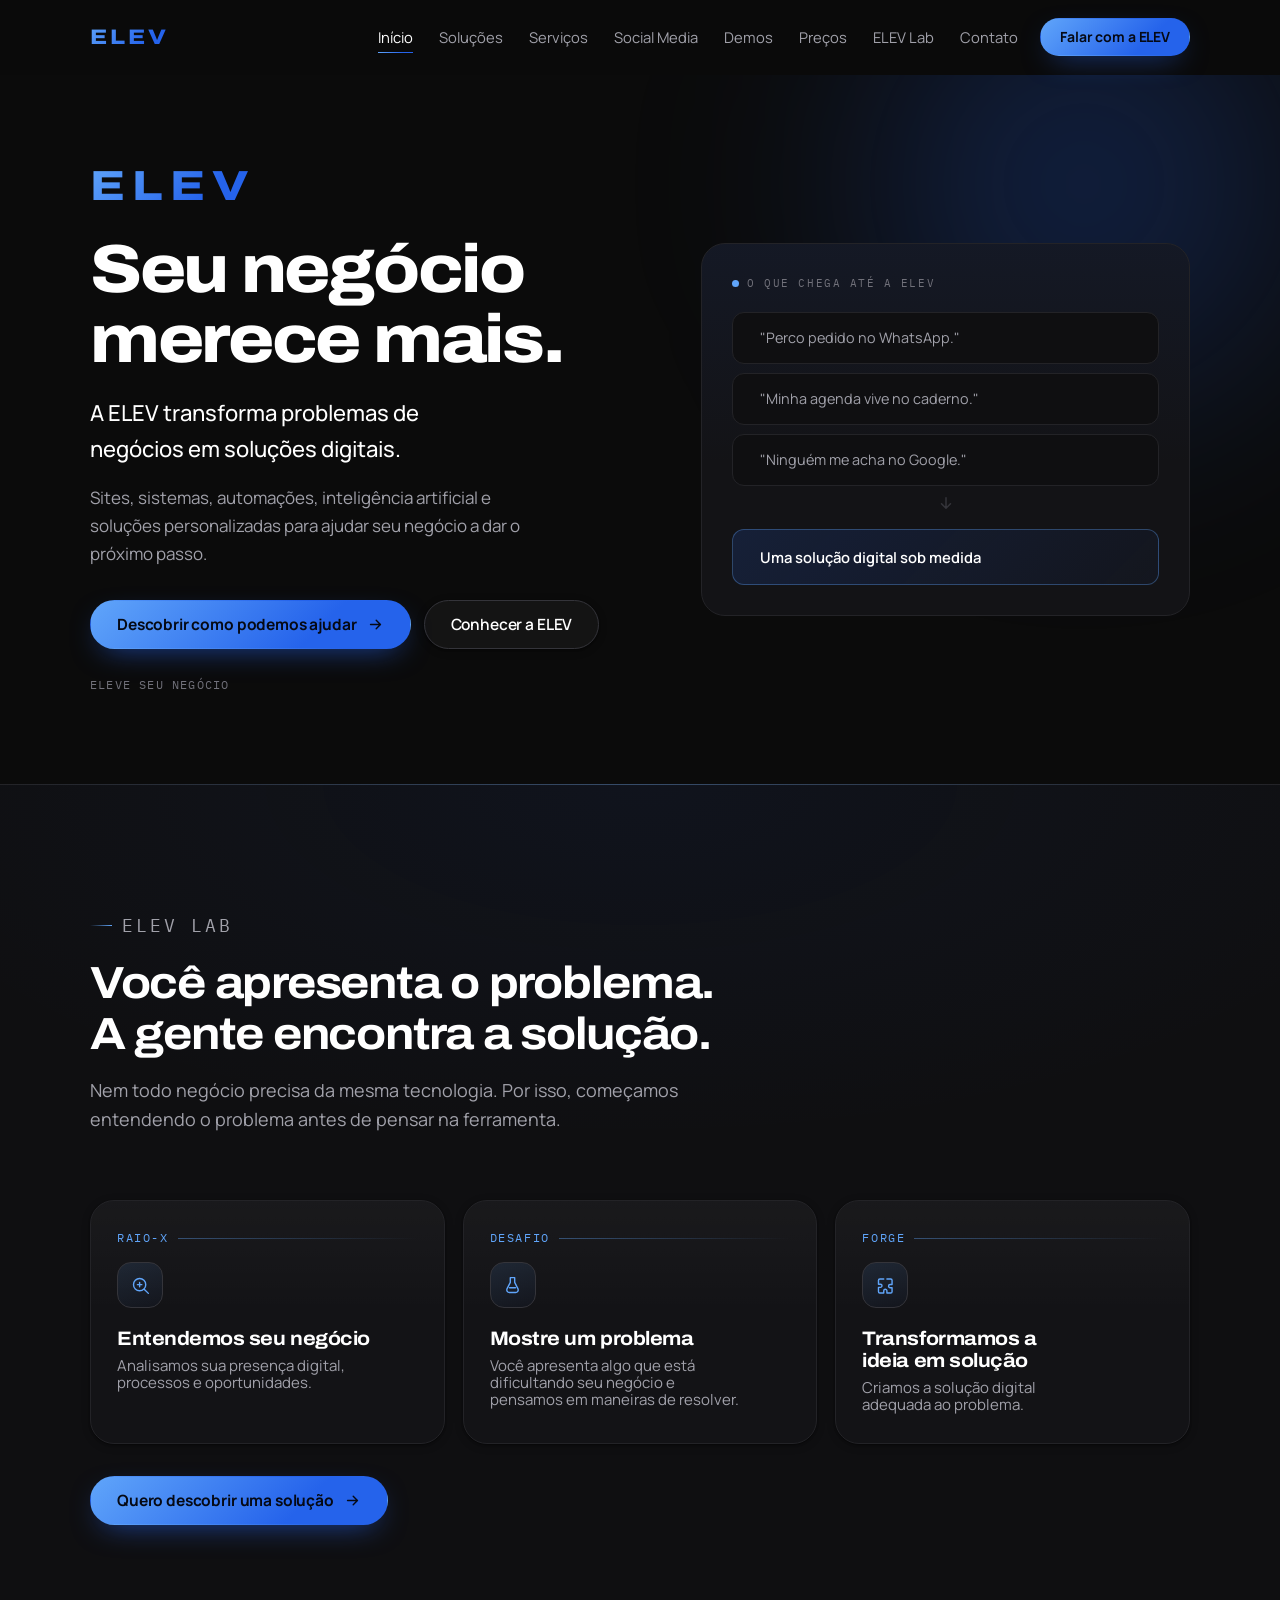
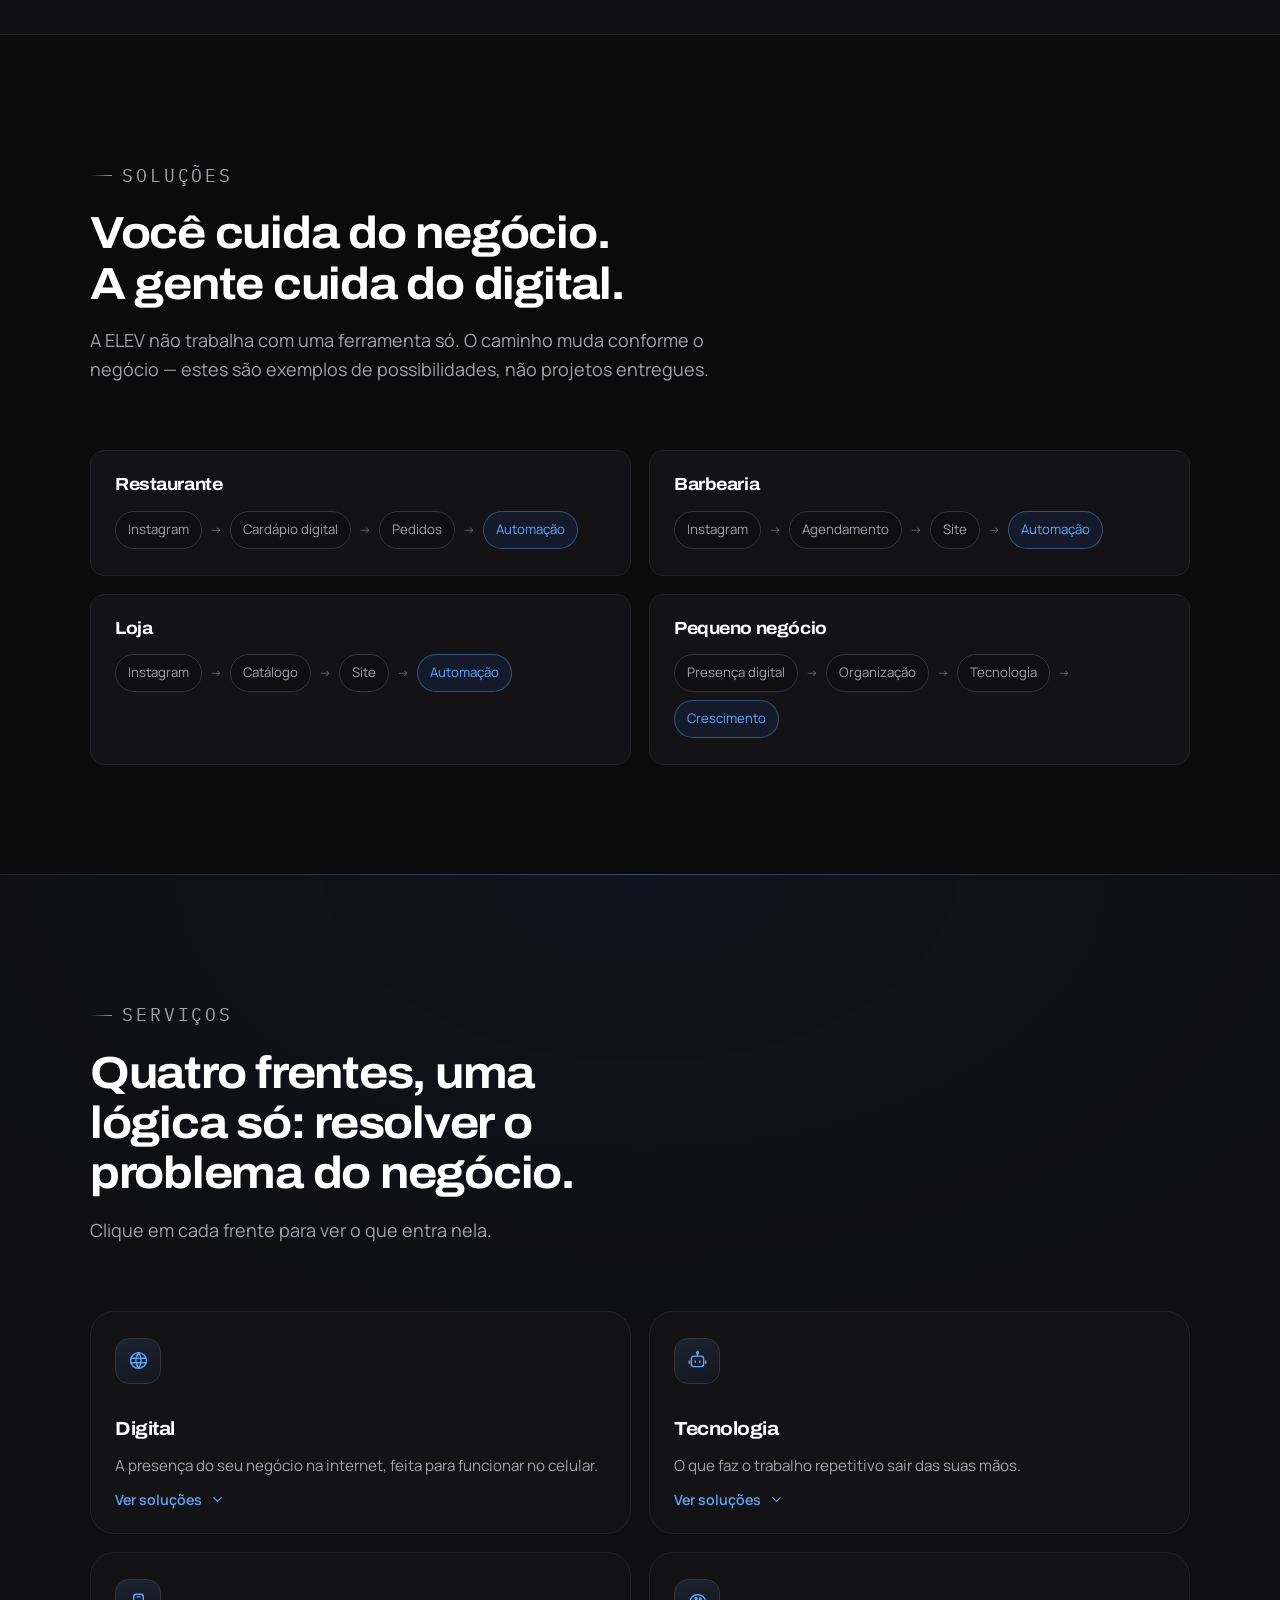
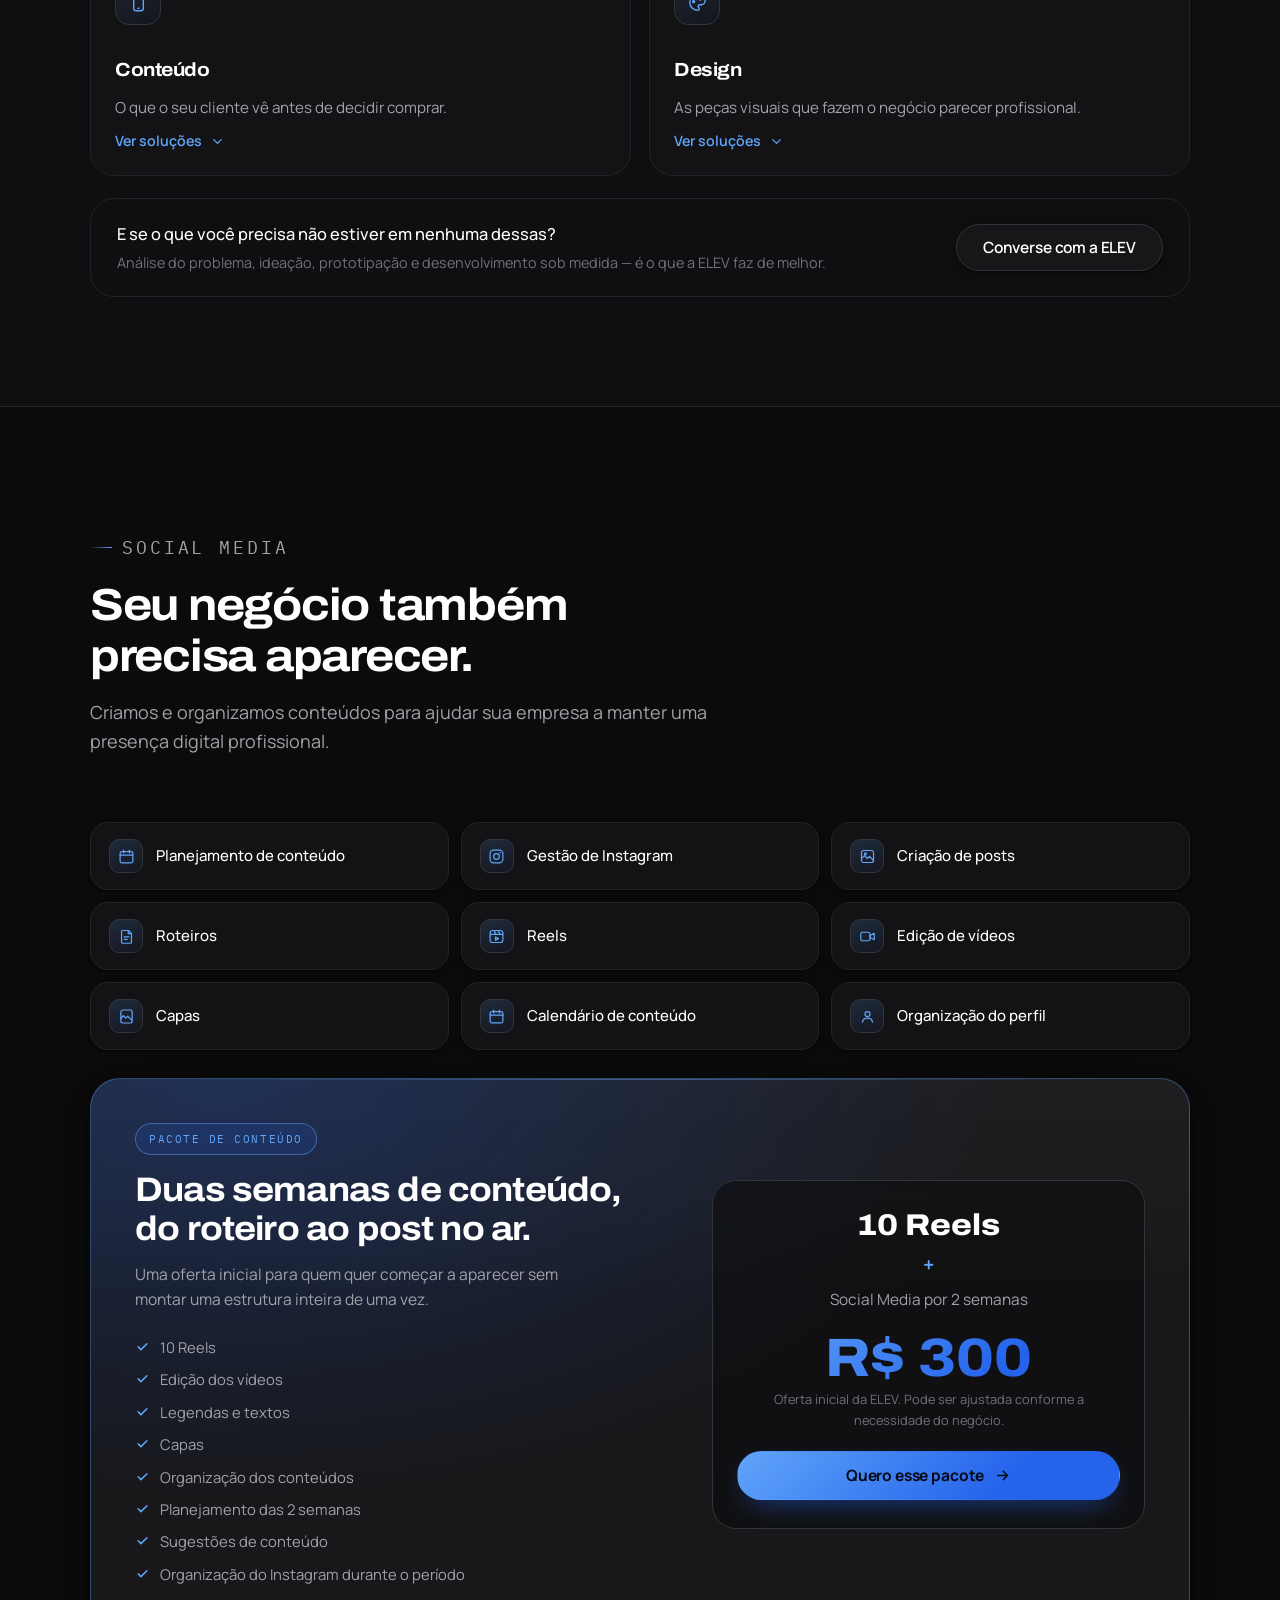
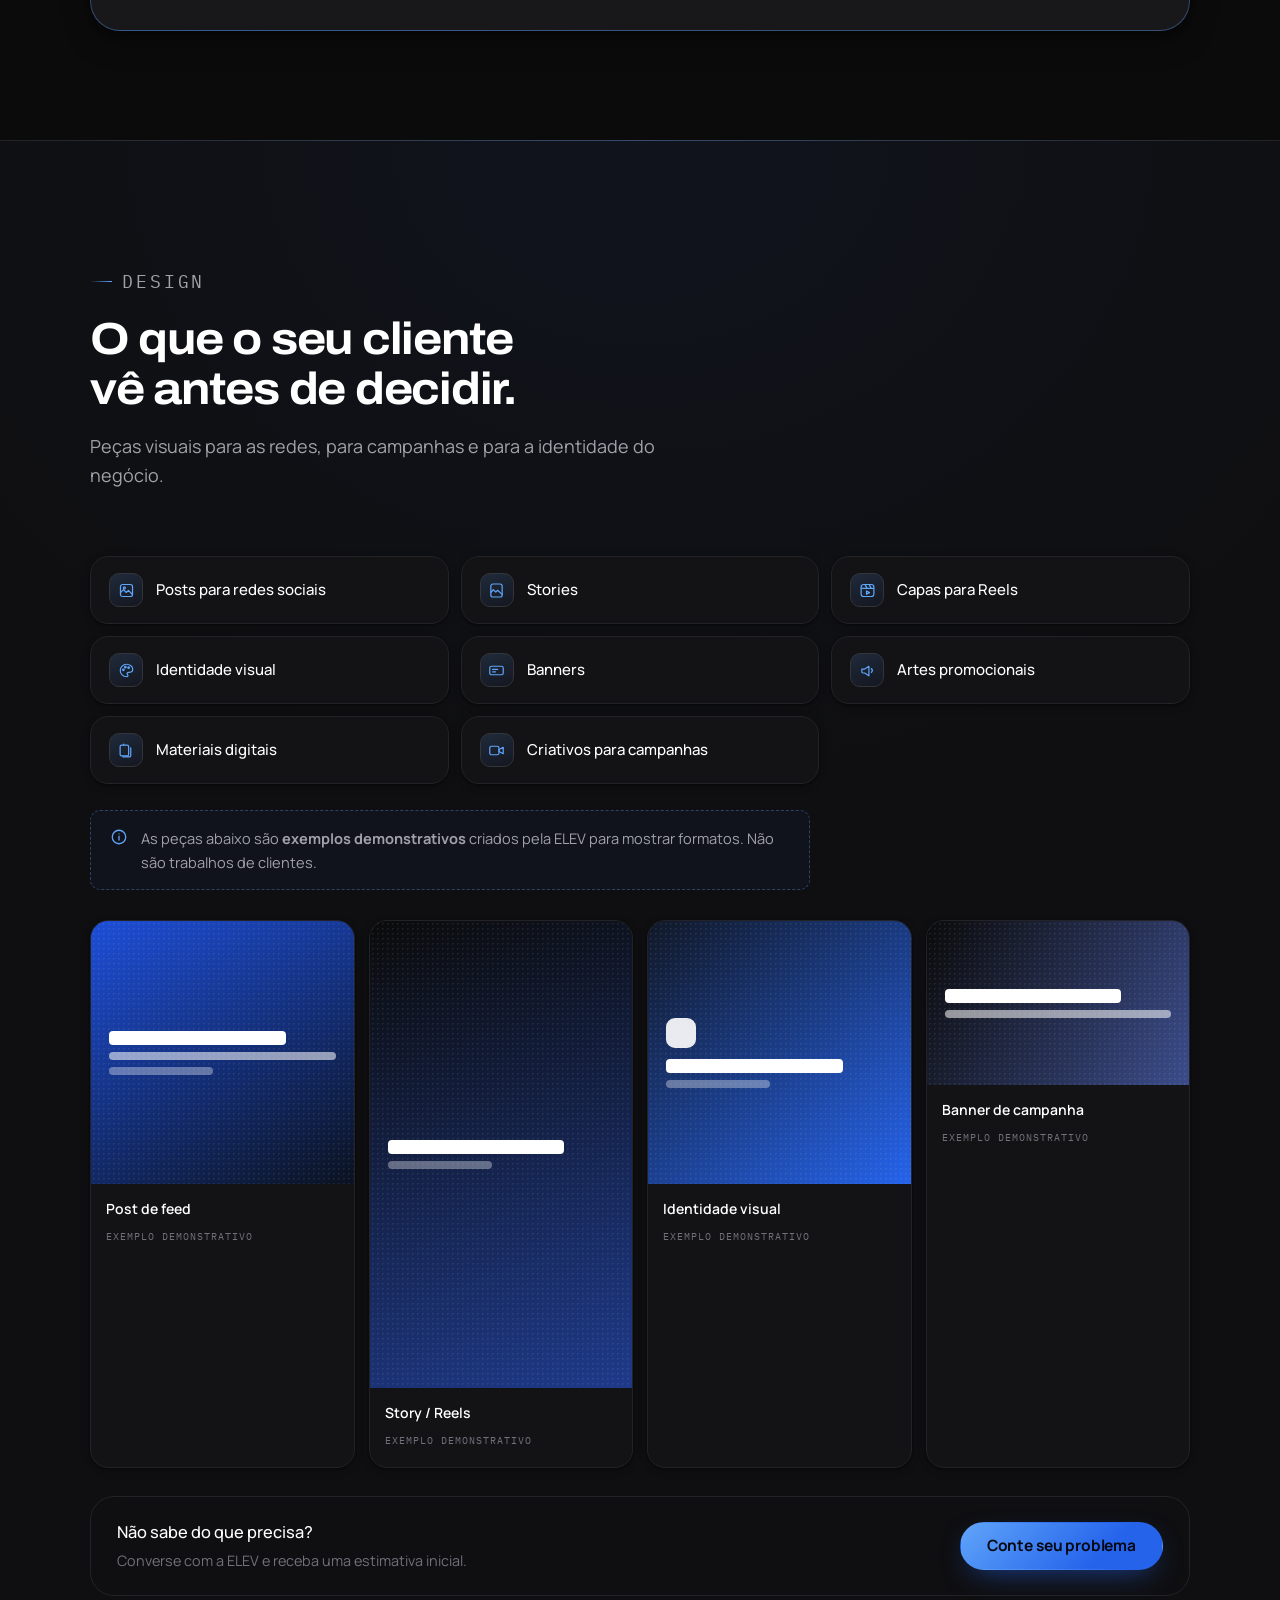
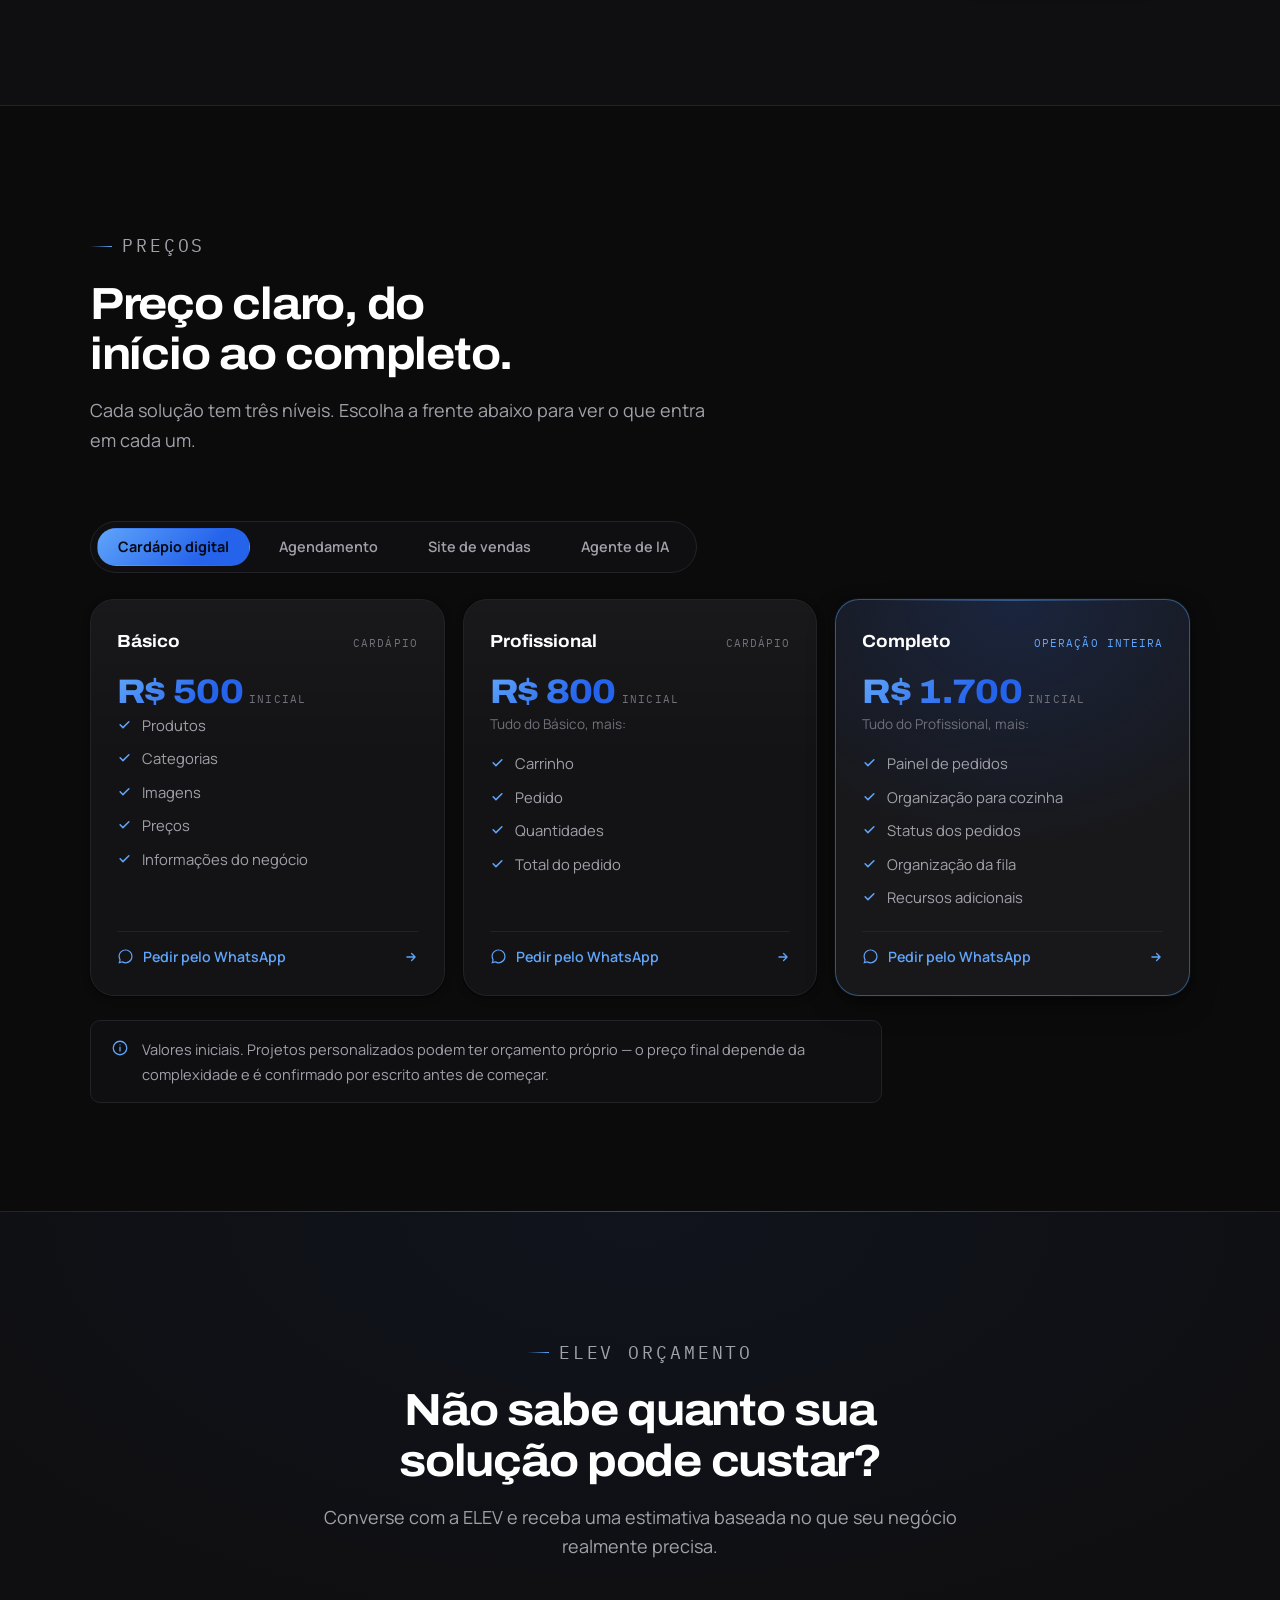
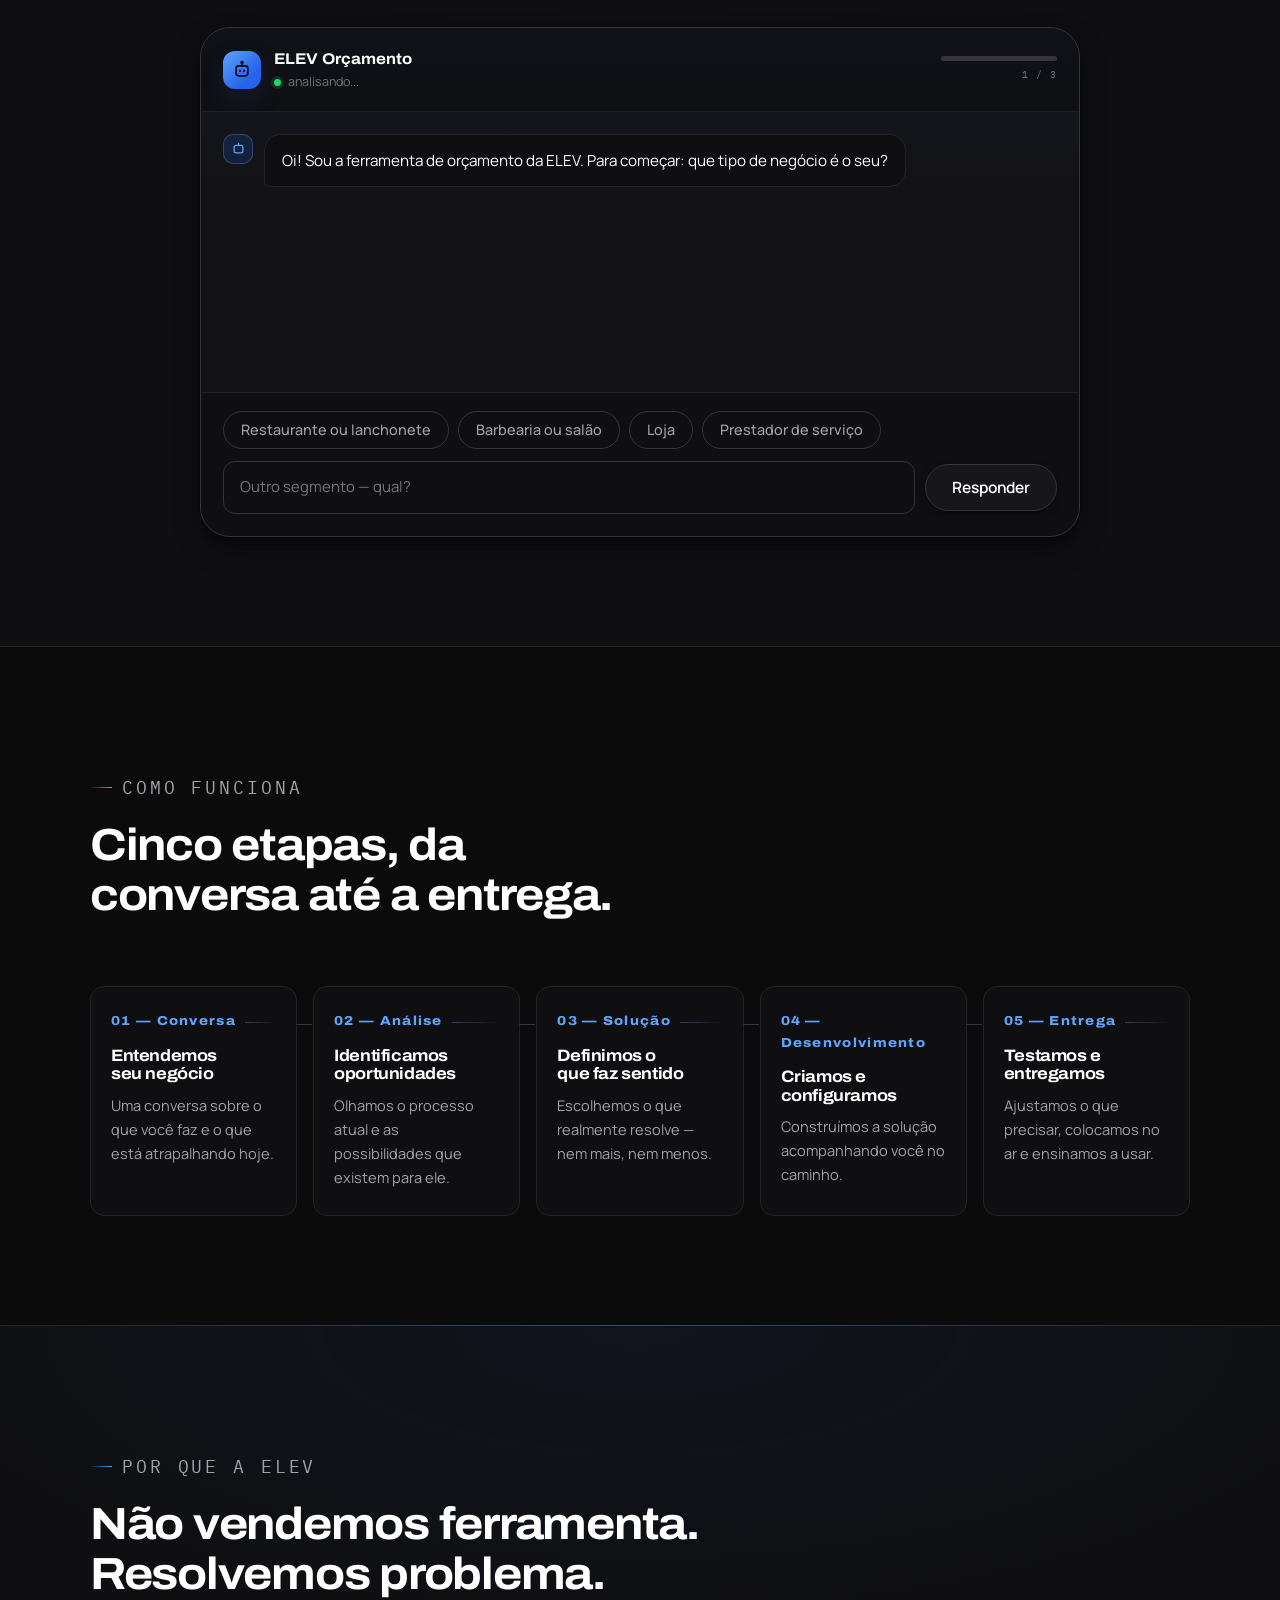
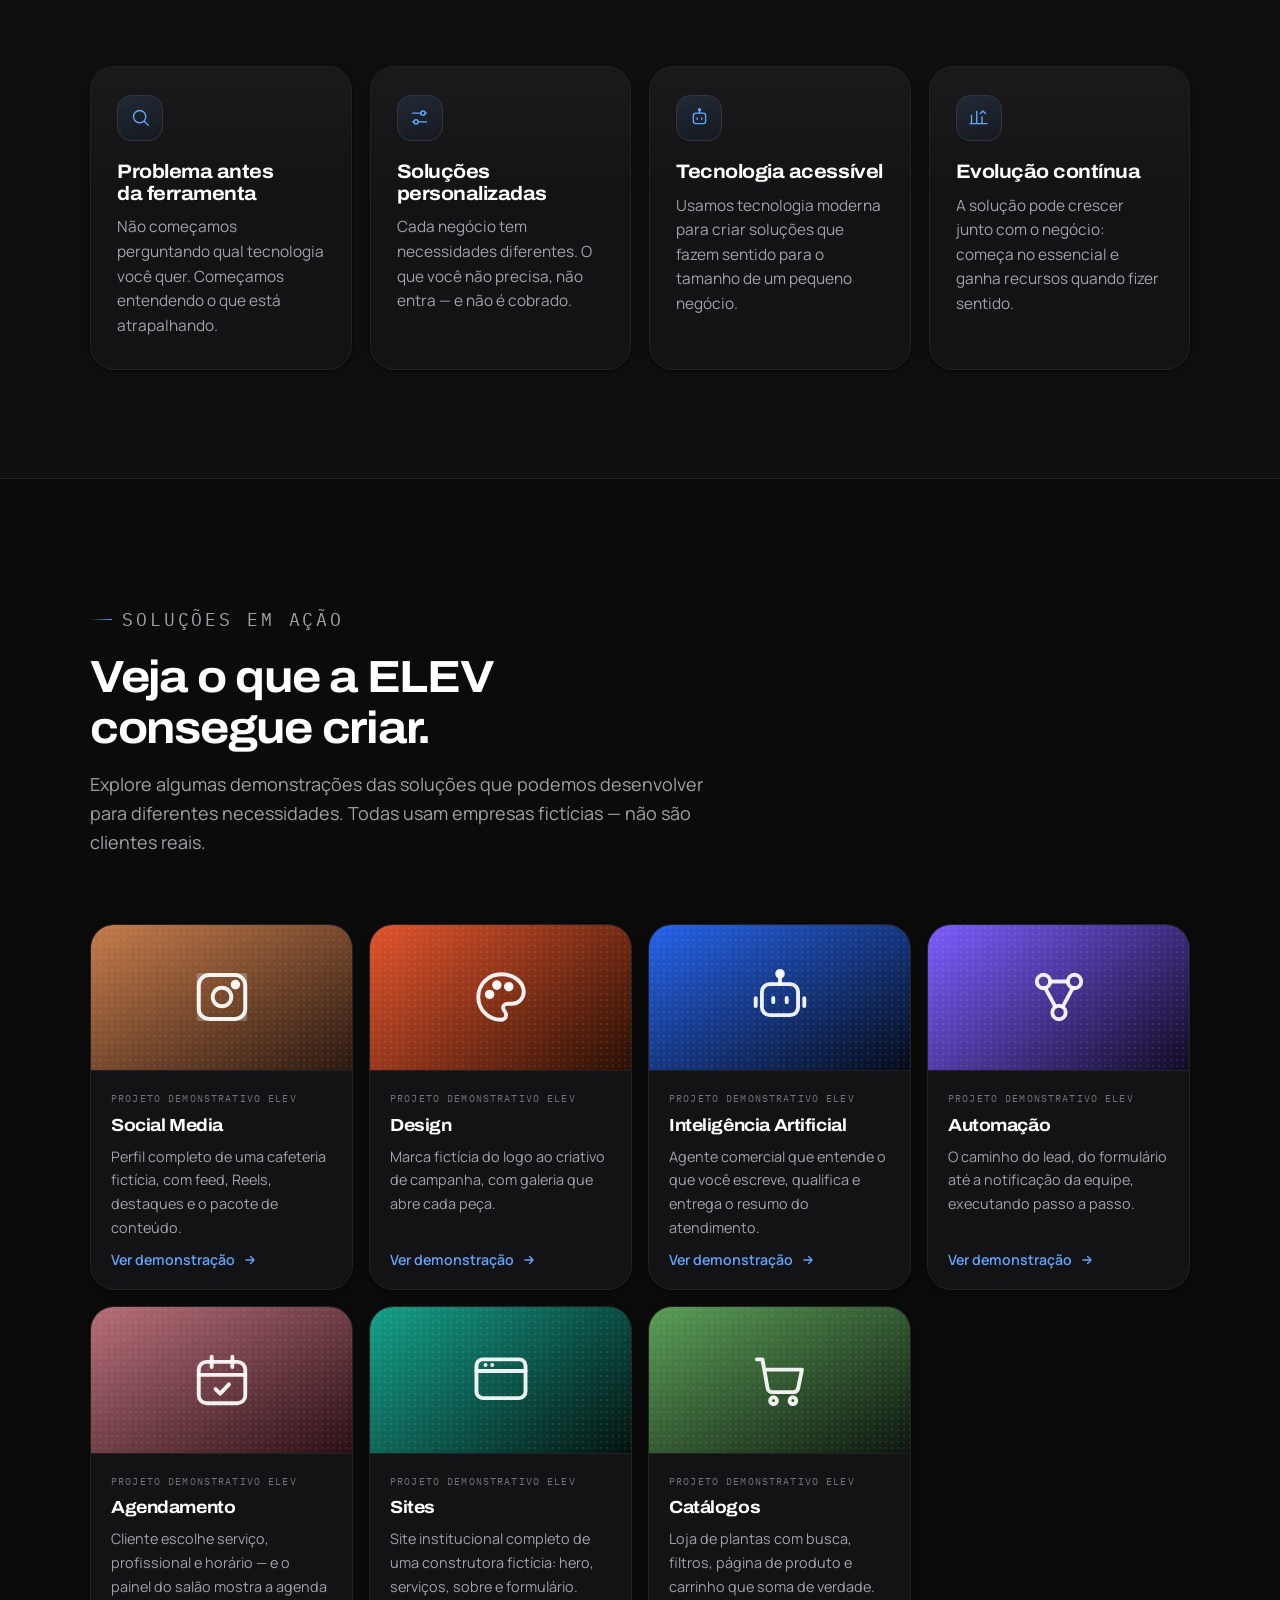
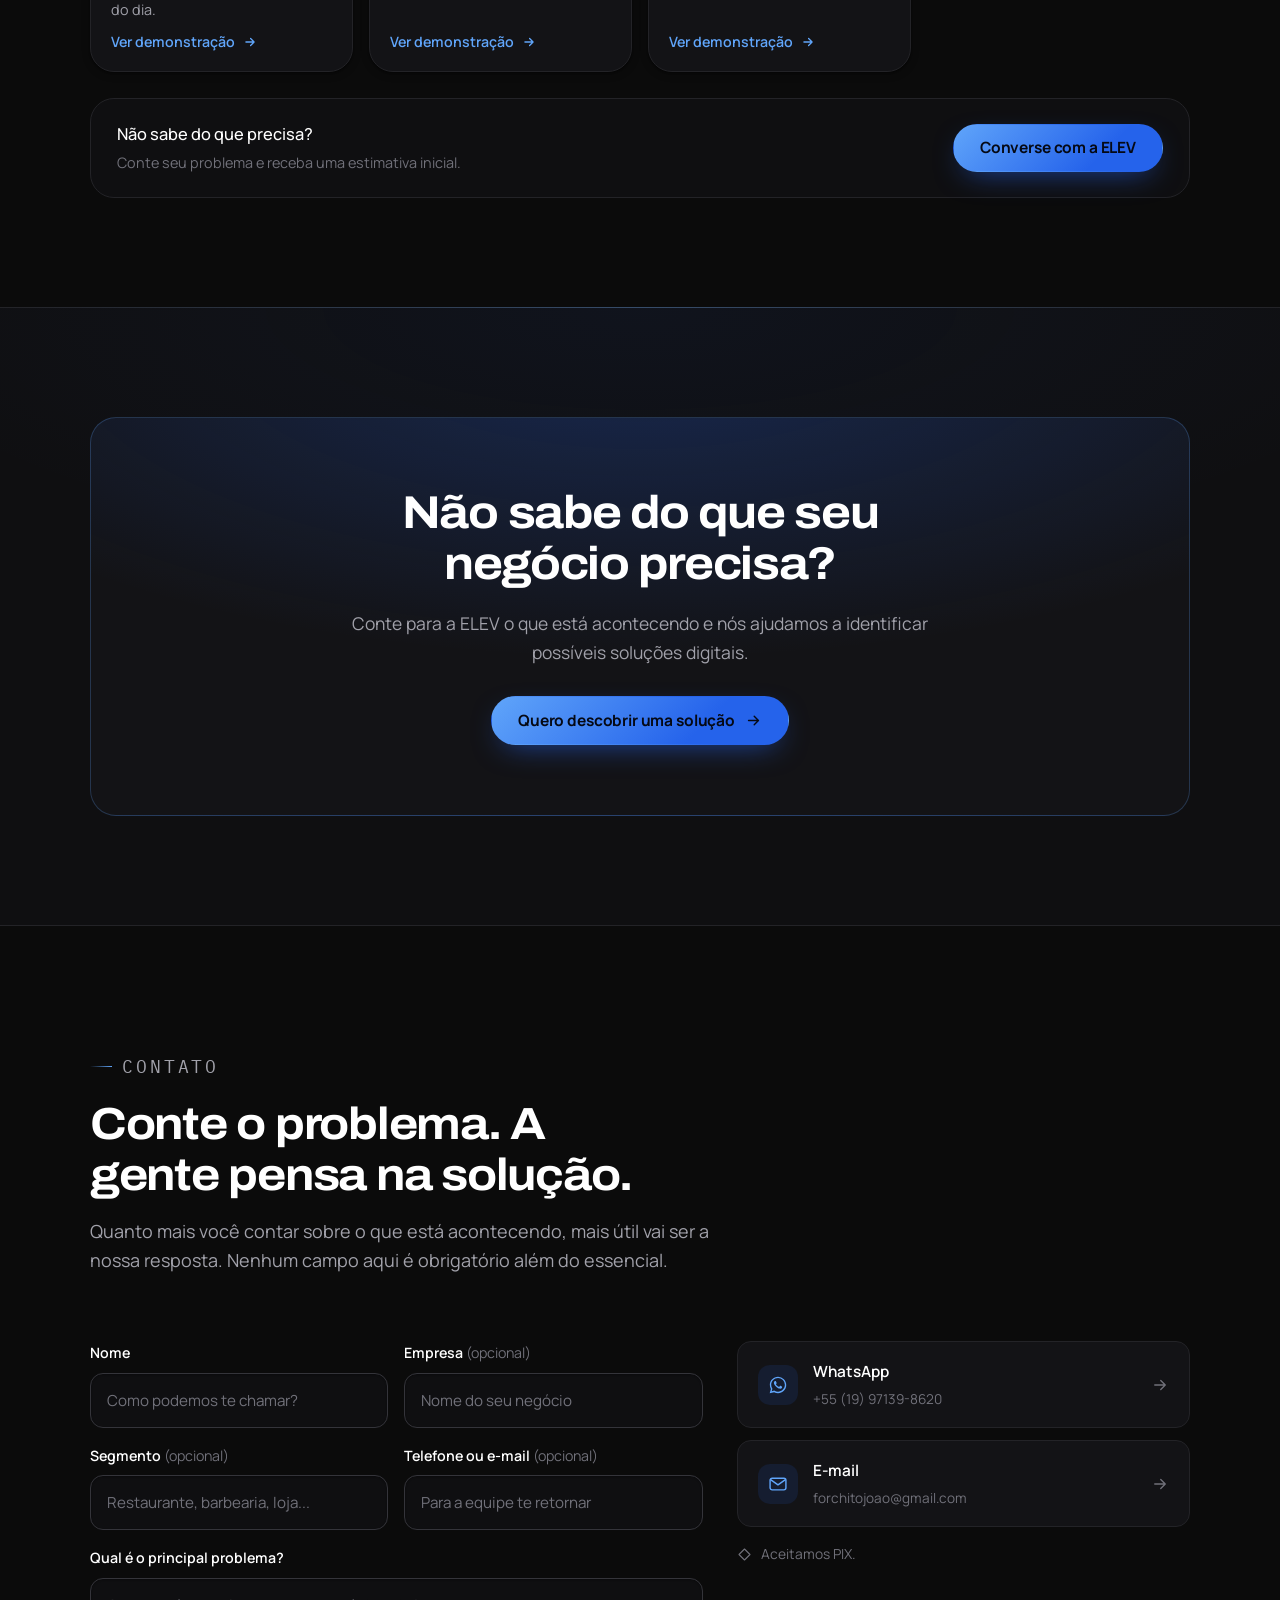
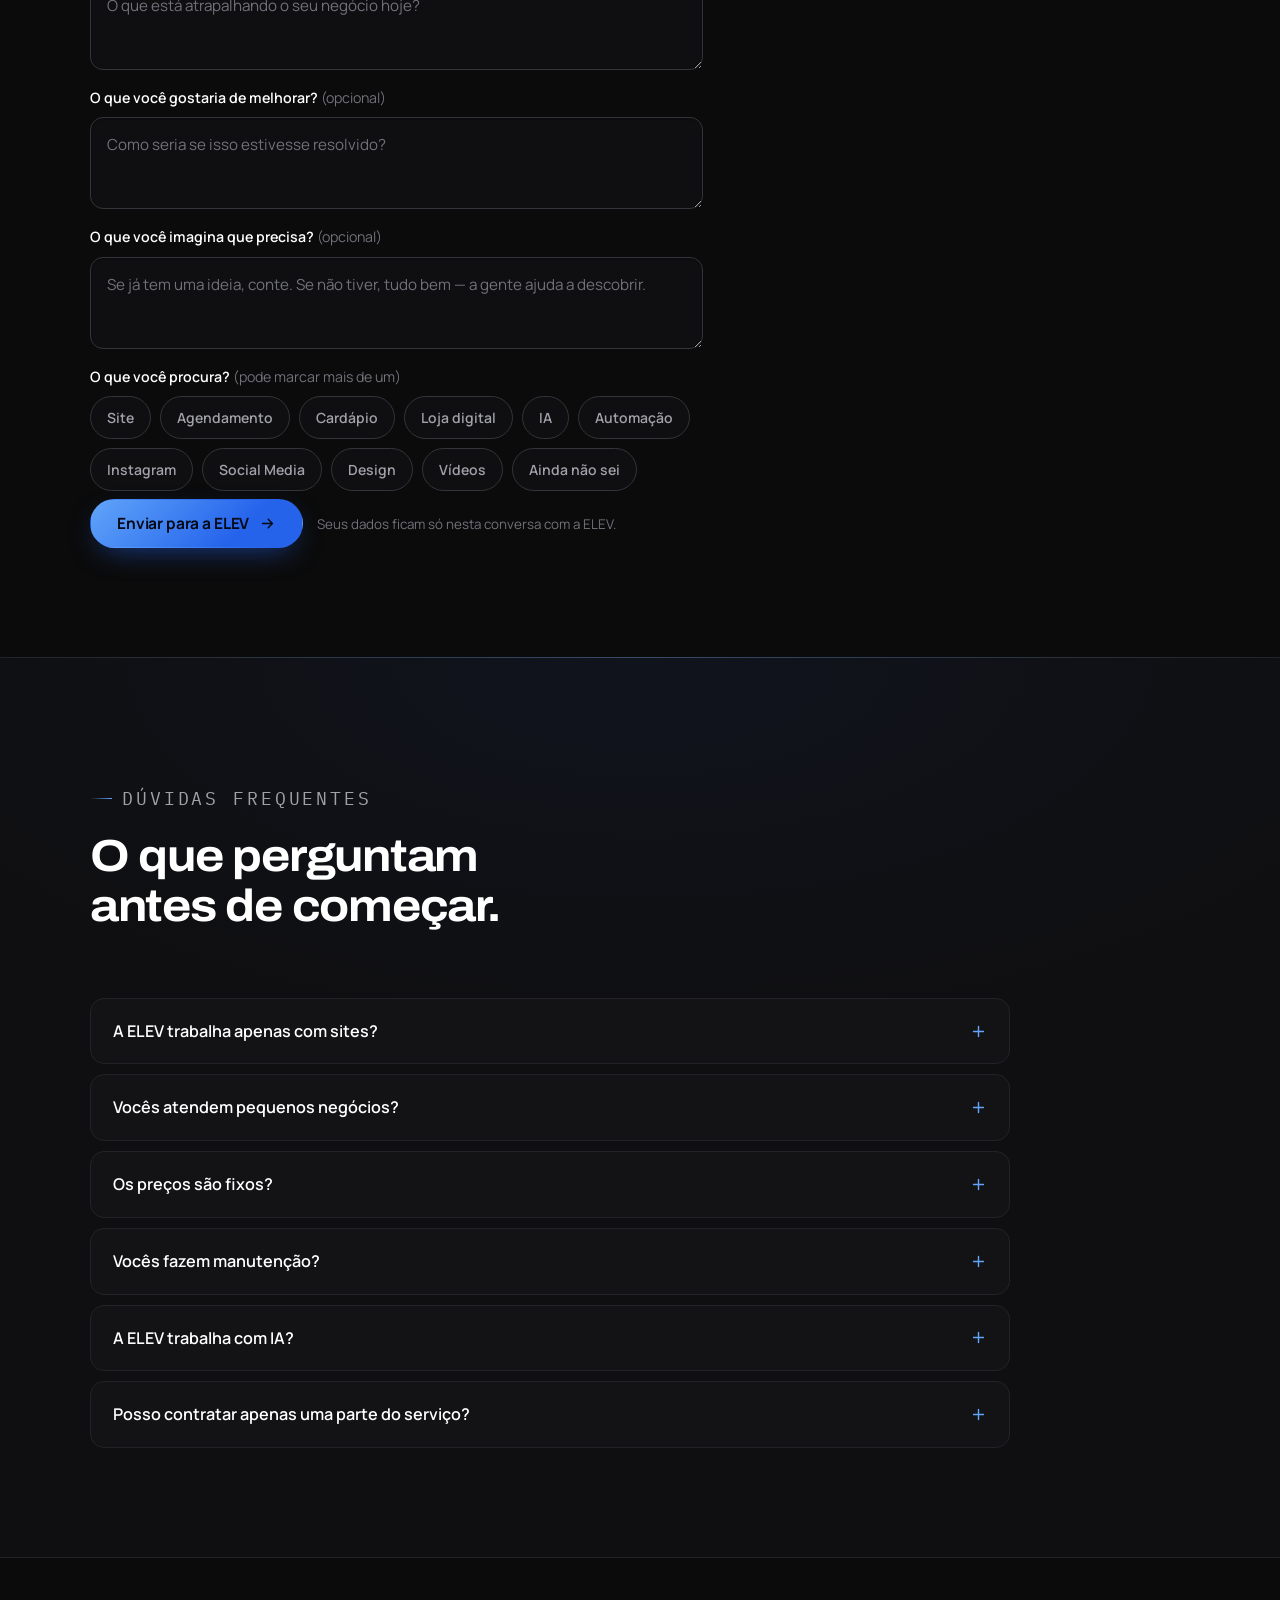
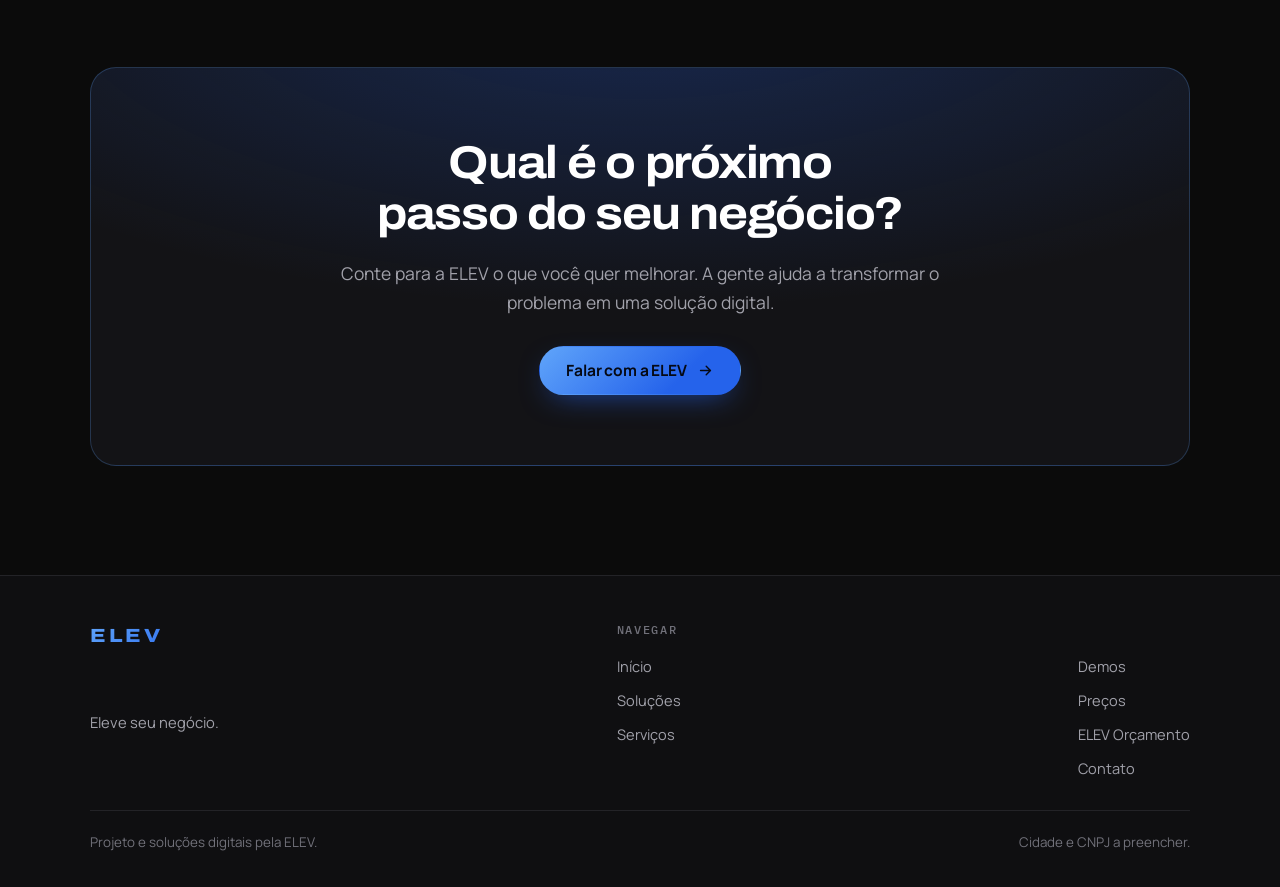
==== commit f886fbff: "Sete demonstracoes independentes e vitrine "Solucoes em acao" O site deixa de apenas descrever o que" ====
--- a/site/index.html
+++ b/site/index.html
@@ -1020,6 +1020,53 @@
 .chamada .btn{ margin-left: auto; }
 @media (max-width: 620px){ .chamada .btn{ margin-left: 0; width: 100%; } }
 
+
+/* ============ SOLUÇÕES EM AÇÃO (vitrine das demos) ============ */
+.demos-grade{ display: grid; grid-template-columns: repeat(4, 1fr); gap: 16px; }
+@media (max-width: 1080px){ .demos-grade{ grid-template-columns: repeat(2, 1fr); } }
+@media (max-width: 560px){ .demos-grade{ grid-template-columns: 1fr; } }
+
+.demo-card{
+  position: relative; display: flex; flex-direction: column; overflow: hidden;
+  padding: 0; border: 1px solid var(--line); border-radius: var(--r-lg);
+  background: var(--surface); box-shadow: var(--sh-1);
+  transition: transform .4s var(--t), border-color .4s var(--t), box-shadow .4s var(--t);
+}
+.demo-card:hover{ transform: translateY(-5px); border-color: rgba(96,165,250,.36); box-shadow: var(--sh-2); }
+.demo-card:focus-within{ border-color: rgba(96,165,250,.6); }
+@media (prefers-reduced-motion: reduce){ .demo-card:hover{ transform: none; } }
+
+.demo-capa{
+  aspect-ratio: 16/9; display: grid; place-items: center; position: relative; overflow: hidden;
+  background: var(--capa, linear-gradient(150deg, #1D4ED8, #0B0B0B));
+  border-bottom: 1px solid var(--line);
+}
+.demo-capa::after{
+  content: ""; position: absolute; inset: 0;
+  background-image: radial-gradient(rgba(255,255,255,.08) 1px, transparent 1px);
+  background-size: 6px 6px;
+}
+.demo-capa svg{ width: 34%; max-width: 62px; color: rgba(255,255,255,.92); position: relative; z-index: 1; }
+.demo-card:hover .demo-capa svg{ transform: scale(1.06); }
+.demo-capa svg{ transition: transform .4s var(--t); }
+
+.demo-corpo{ padding: 20px 20px 22px; display: flex; flex-direction: column; flex: 1; gap: 9px; }
+.demo-corpo h3{ font-size: 17.5px; }
+.demo-corpo p{ color: var(--ink-2); font-size: 14.4px; flex: 1; }
+.demo-selo{
+  font-family: "IBM Plex Mono", monospace; font-size: 9.5px; letter-spacing: .12em;
+  text-transform: uppercase; color: var(--ink-3);
+}
+.demo-link{
+  display: inline-flex; align-items: center; gap: 8px; margin-top: 4px;
+  font: 600 14.2px/1 Manrope, sans-serif; color: var(--blue-soft);
+  transition: gap .3s var(--t), color .3s var(--t);
+}
+.demo-link::after{ content: ""; position: absolute; inset: 0; border-radius: inherit; }
+.demo-link svg{ width: 14px; height: 14px; transition: transform .3s var(--t); }
+.demo-card:hover .demo-link{ color: var(--ink); }
+.demo-card:hover .demo-link svg{ transform: translateX(3px); }
+
 /* entrada suave ----------------------------------------------------------- */
 .js .reveal{ opacity: 0; transform: translateY(16px); }
 .js .reveal.in{ opacity: 1; transform: none; transition: opacity .65s var(--t), transform .65s var(--t); }
@@ -1046,6 +1093,7 @@
       <a href="#solucoes">Soluções</a>
       <a href="#servicos">Serviços</a>
       <a href="#social">Social Media</a>
+      <a href="#demos">Demos</a>
       <a href="#precos">Preços</a>
       <a href="#elev-lab">ELEV Lab</a>
       <a href="#contato">Contato</a>
@@ -1066,6 +1114,7 @@
     <a href="#solucoes">Soluções</a>
     <a href="#servicos">Serviços</a>
     <a href="#social">Social Media</a>
+    <a href="#demos">Demos</a>
     <a href="#precos">Preços</a>
     <a href="#elev-lab">ELEV Lab</a>
     <a href="#contato">Contato</a>
@@ -1651,86 +1700,112 @@
   </div>
 </section>
 
-<!-- =========================== DEMONSTRAÇÕES =========================== -->
+<!-- ======================= SOLUÇÕES EM AÇÃO ======================= -->
 <section class="sec" id="demos">
   <div class="wrap">
     <div class="sec-head reveal">
-      <p class="eyebrow">Projetos demonstrativos</p>
-      <h2>Exemplos do tipo de solução que a ELEV constrói.</h2>
-    </div>
-    <div class="aviso-demo reveal">
-      <svg viewBox="0 0 24 24" fill="none" stroke="currentColor" stroke-width="1.7" stroke-linecap="round"><circle cx="12" cy="12" r="9"/><path d="M12 11v5M12 7.8h.01"/></svg>
-      <span>Peças criadas pela própria ELEV para mostrar formatos de solução. <strong>Não são clientes reais</strong> e não representam projetos entregues.</span>
-    </div>
-
-    <div class="grade-2">
-      <article class="demo reveal">
-        <div class="shot" style="--sh-bg:#0E0B14;--sh-accent:#C9A227">
-          <div class="shot-bar"><i></i><i></i><i></i><span></span></div>
-          <div class="shot-body">
-            <div class="bar tall w40"></div><div class="bar w70"></div>
-            <div class="row" style="margin-top:6px"><div class="pill"></div><div class="pill ghost"></div></div>
-            <div class="tiles" style="margin-top:8px"><div class="tile"></div><div class="tile"></div><div class="tile"></div></div>
-          </div>
-        </div>
-        <div class="demo-meta">
-          <div class="tipo">Site · Barbearia</div>
-          <h3>Página com serviços e botão de agendar</h3>
-          <p>Apresentação do negócio, lista de serviços e um caminho direto para o cliente marcar horário.</p>
-          <span class="selo">Demonstração</span>
-        </div>
-      </article>
-
-      <article class="demo reveal">
-        <div class="shot" style="--sh-bg:#140F0C;--sh-accent:#E2542C">
-          <div class="shot-bar"><i></i><i></i><i></i><span></span></div>
-          <div class="shot-body">
-            <div class="row"><div class="qr"></div><div class="grow"><div class="bar tall w70"></div><div class="bar w40"></div></div></div>
-            <div class="list-item" style="margin-top:6px"><div class="thumb"></div><div class="grow"><div class="bar w70"></div><div class="bar w30"></div></div></div>
-            <div class="list-item"><div class="thumb"></div><div class="grow"><div class="bar w50"></div><div class="bar w30"></div></div></div>
-          </div>
-        </div>
-        <div class="demo-meta">
-          <div class="tipo">Cardápio digital · Restaurante</div>
-          <h3>Cardápio por QR Code com pedido no WhatsApp</h3>
-          <p>Cardápio com fotos e categorias no celular, e o pedido caindo direto na conversa do restaurante.</p>
-          <span class="selo">Demonstração</span>
-        </div>
-      </article>
-
-      <article class="demo reveal">
-        <div class="shot" style="--sh-bg:#0A0D14;--sh-accent:#60A5FA">
-          <div class="shot-bar"><i></i><i></i><i></i><span></span></div>
-          <div class="shot-body">
-            <div class="bar tall w50"></div>
-            <div class="tiles"><div class="tile"></div><div class="tile"></div><div class="tile"></div></div>
-            <div class="tiles"><div class="tile"></div><div class="tile on"></div><div class="tile"></div></div>
-          </div>
-        </div>
-        <div class="demo-meta">
-          <div class="tipo">Site de vendas · Loja</div>
-          <h3>Vitrine de produtos com contato direto</h3>
-          <p>Produtos organizados por categoria e um caminho curto até falar com a loja.</p>
-          <span class="selo">Demonstração</span>
-        </div>
-      </article>
-
-      <article class="demo reveal">
-        <div class="shot" style="--sh-bg:#0A1014;--sh-accent:#2563EB">
-          <div class="shot-bar"><i></i><i></i><i></i><span></span></div>
-          <div class="shot-body">
-            <div class="row"><div class="bar tall w40"></div><div class="bar w30" style="margin-left:auto"></div></div>
-            <div class="slots"><div class="slot"></div><div class="slot on"></div><div class="slot"></div><div class="slot off"></div></div>
-            <div class="slots"><div class="slot off"></div><div class="slot"></div><div class="slot"></div><div class="slot on"></div></div>
-          </div>
-        </div>
-        <div class="demo-meta">
-          <div class="tipo">Sistema · Agendamento</div>
-          <h3>Escolha de horário com confirmação automática</h3>
-          <p>O cliente vê os horários livres, escolhe e recebe a confirmação. A agenda do dia em um lugar só.</p>
-          <span class="selo">Demonstração</span>
-        </div>
-      </article>
+      <p class="eyebrow">Soluções em ação</p>
+      <h2>Veja o que a ELEV consegue criar.</h2>
+      <p>Explore algumas demonstrações das soluções que podemos desenvolver para diferentes necessidades. Todas usam empresas fictícias — não são clientes reais.</p>
+    </div>
+
+    <div class="demos-grade">
+      <article class="demo-card reveal">
+        <div class="demo-capa" style="--capa:linear-gradient(150deg,#C67B4A,#2A1810)">
+          <svg viewBox="0 0 24 24" fill="none" stroke="currentColor" stroke-width="1.5" stroke-linecap="round" stroke-linejoin="round"><path d="M3 3.5h18v17H3z" opacity=".25"/><rect x="3" y="3.5" width="18" height="17" rx="4"/><circle cx="12" cy="12" r="3.6"/><circle cx="17.2" cy="7.2" r="1.1" fill="currentColor"/></svg>
+        </div>
+        <div class="demo-corpo">
+          <span class="demo-selo">Projeto demonstrativo ELEV</span>
+          <h3>Social Media</h3>
+          <p>Perfil completo de uma cafeteria fictícia, com feed, Reels, destaques e o pacote de conteúdo.</p>
+          <a class="demo-link" href="demos/social/index.html">Ver demonstração
+            <svg viewBox="0 0 24 24" fill="none" stroke="currentColor" stroke-width="2.2" stroke-linecap="round" stroke-linejoin="round"><path d="M5 12h13M13 6l6 6-6 6"/></svg>
+          </a>
+        </div>
+      </article>
+      <article class="demo-card reveal">
+        <div class="demo-capa" style="--capa:linear-gradient(140deg,#E2542C,#2A0F04)">
+          <svg viewBox="0 0 24 24" fill="none" stroke="currentColor" stroke-width="1.5" stroke-linecap="round" stroke-linejoin="round"><path d="M12 3.2a8.8 8.8 0 1 0 0 17.6c1.2 0 2-.8 2-1.8 0-1.5-1.2-1.7-1.2-2.8 0-.9.8-1.6 1.8-1.6h1.6c2.6 0 4.6-2 4.6-4.6C20.8 6.2 16.9 3.2 12 3.2z"/><circle cx="7.6" cy="11" r="1.1" fill="currentColor"/><circle cx="10.4" cy="7.4" r="1.1" fill="currentColor"/><circle cx="15" cy="8" r="1.1" fill="currentColor"/></svg>
+        </div>
+        <div class="demo-corpo">
+          <span class="demo-selo">Projeto demonstrativo ELEV</span>
+          <h3>Design</h3>
+          <p>Marca fictícia do logo ao criativo de campanha, com galeria que abre cada peça.</p>
+          <a class="demo-link" href="demos/design/index.html">Ver demonstração
+            <svg viewBox="0 0 24 24" fill="none" stroke="currentColor" stroke-width="2.2" stroke-linecap="round" stroke-linejoin="round"><path d="M5 12h13M13 6l6 6-6 6"/></svg>
+          </a>
+        </div>
+      </article>
+      <article class="demo-card reveal">
+        <div class="demo-capa" style="--capa:linear-gradient(150deg,#2563EB,#060B18)">
+          <svg viewBox="0 0 24 24" fill="none" stroke="currentColor" stroke-width="1.5" stroke-linecap="round" stroke-linejoin="round"><rect x="5" y="7" width="14" height="12" rx="3"/><path d="M12 7V3.8M9.4 12.4v1.6M14.6 12.4v1.6M2.6 12.5v3M21.4 12.5v3"/><circle cx="12" cy="3" r="1.1" fill="currentColor"/></svg>
+        </div>
+        <div class="demo-corpo">
+          <span class="demo-selo">Projeto demonstrativo ELEV</span>
+          <h3>Inteligência Artificial</h3>
+          <p>Agente comercial que entende o que você escreve, qualifica e entrega o resumo do atendimento.</p>
+          <a class="demo-link" href="demos/ai/index.html">Ver demonstração
+            <svg viewBox="0 0 24 24" fill="none" stroke="currentColor" stroke-width="2.2" stroke-linecap="round" stroke-linejoin="round"><path d="M5 12h13M13 6l6 6-6 6"/></svg>
+          </a>
+        </div>
+      </article>
+      <article class="demo-card reveal">
+        <div class="demo-capa" style="--capa:linear-gradient(140deg,#7C5CFF,#120B24)">
+          <svg viewBox="0 0 24 24" fill="none" stroke="currentColor" stroke-width="1.5" stroke-linecap="round" stroke-linejoin="round"><circle cx="6" cy="6" r="2.6"/><circle cx="18" cy="6" r="2.6"/><circle cx="12" cy="18" r="2.6"/><path d="M8.6 6h6.8M6.6 8.4l4 7.4M17.4 8.4l-4 7.4"/></svg>
+        </div>
+        <div class="demo-corpo">
+          <span class="demo-selo">Projeto demonstrativo ELEV</span>
+          <h3>Automação</h3>
+          <p>O caminho do lead, do formulário até a notificação da equipe, executando passo a passo.</p>
+          <a class="demo-link" href="demos/automacao/index.html">Ver demonstração
+            <svg viewBox="0 0 24 24" fill="none" stroke="currentColor" stroke-width="2.2" stroke-linecap="round" stroke-linejoin="round"><path d="M5 12h13M13 6l6 6-6 6"/></svg>
+          </a>
+        </div>
+      </article>
+      <article class="demo-card reveal">
+        <div class="demo-capa" style="--capa:linear-gradient(150deg,#B76E79,#2A0F14)">
+          <svg viewBox="0 0 24 24" fill="none" stroke="currentColor" stroke-width="1.5" stroke-linecap="round" stroke-linejoin="round"><rect x="3" y="5" width="18" height="16" rx="3"/><path d="M3 10h18M8 3v4M16 3v4"/><path d="M9.5 15.5l1.8 1.8 3.4-3.6"/></svg>
+        </div>
+        <div class="demo-corpo">
+          <span class="demo-selo">Projeto demonstrativo ELEV</span>
+          <h3>Agendamento</h3>
+          <p>Cliente escolhe serviço, profissional e horário — e o painel do salão mostra a agenda do dia.</p>
+          <a class="demo-link" href="demos/agendamento/index.html">Ver demonstração
+            <svg viewBox="0 0 24 24" fill="none" stroke="currentColor" stroke-width="2.2" stroke-linecap="round" stroke-linejoin="round"><path d="M5 12h13M13 6l6 6-6 6"/></svg>
+          </a>
+        </div>
+      </article>
+      <article class="demo-card reveal">
+        <div class="demo-capa" style="--capa:linear-gradient(140deg,#14A08A,#04120F)">
+          <svg viewBox="0 0 24 24" fill="none" stroke="currentColor" stroke-width="1.5" stroke-linecap="round" stroke-linejoin="round"><rect x="2.5" y="4" width="19" height="15" rx="2.5"/><path d="M2.5 8.5h19M6 6.2h.01M8.6 6.2h.01"/></svg>
+        </div>
+        <div class="demo-corpo">
+          <span class="demo-selo">Projeto demonstrativo ELEV</span>
+          <h3>Sites</h3>
+          <p>Site institucional completo de uma construtora fictícia: hero, serviços, sobre e formulário.</p>
+          <a class="demo-link" href="demos/institucional/index.html">Ver demonstração
+            <svg viewBox="0 0 24 24" fill="none" stroke="currentColor" stroke-width="2.2" stroke-linecap="round" stroke-linejoin="round"><path d="M5 12h13M13 6l6 6-6 6"/></svg>
+          </a>
+        </div>
+      </article>
+      <article class="demo-card reveal">
+        <div class="demo-capa" style="--capa:linear-gradient(150deg,#5A9E56,#0D160E)">
+          <svg viewBox="0 0 24 24" fill="none" stroke="currentColor" stroke-width="1.5" stroke-linecap="round" stroke-linejoin="round"><path d="M3 4h2.2l2 11.2a1.8 1.8 0 0 0 1.8 1.5h8.2a1.8 1.8 0 0 0 1.8-1.4L20.5 8H6"/><circle cx="9.5" cy="20" r="1.3"/><circle cx="17" cy="20" r="1.3"/></svg>
+        </div>
+        <div class="demo-corpo">
+          <span class="demo-selo">Projeto demonstrativo ELEV</span>
+          <h3>Catálogos</h3>
+          <p>Loja de plantas com busca, filtros, página de produto e carrinho que soma de verdade.</p>
+          <a class="demo-link" href="demos/catalogo/index.html">Ver demonstração
+            <svg viewBox="0 0 24 24" fill="none" stroke="currentColor" stroke-width="2.2" stroke-linecap="round" stroke-linejoin="round"><path d="M5 12h13M13 6l6 6-6 6"/></svg>
+          </a>
+        </div>
+      </article>
+    </div>
+
+    <div class="chamada reveal" style="margin-top:26px">
+      <p>Não sabe do que precisa?<span>Conte seu problema e receba uma estimativa inicial.</span></p>
+      <a class="btn btn-primary" href="#orcamento">Converse com a ELEV</a>
     </div>
   </div>
 </section>
@@ -1924,7 +1999,7 @@
       </nav>
       <nav class="footer-links" aria-label="Rodapé — continuação">
         <b>&nbsp;</b>
-        <a href="#social">Social Media</a>
+        <a href="#demos">Demos</a>
         <a href="#precos">Preços</a>
         <a href="#orcamento">ELEV Orçamento</a>
         <a href="#contato">Contato</a>
@@ -2068,15 +2143,45 @@
   });
 
   const CATALOGO = {
-    site:          { nome: "Site institucional", tabela: null },
-    cardapio:      { nome: "Cardápio digital", tabela: "cardapio" },
-    agendamento:   { nome: "Agendamento online", tabela: "agendamento" },
-    vendas:        { nome: "Loja / site de vendas", tabela: "vendas" },
-    ia:            { nome: "Agente de IA", tabela: "ia" },
-    automacao:     { nome: "Automação", tabela: null },
-    social:        { nome: "Social Media", tabela: "social" },
-    design:        { nome: "Design", tabela: null },
-    personalizada: { nome: "Solução personalizada", tabela: null }
+    site:          { nome: "Site institucional", tabela: null, demo: "institucional",
+                     termos: ["site", "pagina", "página", "presenca", "presença", "internet", "google", "aparecer no google", "landing"] },
+    cardapio:      { nome: "Cardápio digital", tabela: "cardapio", demo: "social",
+                     termos: ["cardapio", "cardápio", "menu", "restaurante", "lanchonete", "delivery", "pedido de comida"] },
+    agendamento:   { nome: "Agendamento online", tabela: "agendamento", demo: "agendamento",
+                     termos: ["agenda", "agendar", "agendamento", "marcar horario", "marcar horário", "horario", "horário", "reserva", "barbearia", "salao", "salão"] },
+    vendas:        { nome: "Loja / site de vendas", tabela: "vendas", demo: "catalogo",
+                     termos: ["loja", "vender online", "catalogo", "catálogo", "produtos", "vitrine", "ecommerce", "e-commerce", "mostrar meus produtos"] },
+    ia:            { nome: "Agente de IA", tabela: "ia", demo: "ai",
+                     termos: ["ia", "inteligencia artificial", "inteligência artificial", "agente", "chatbot", "bot", "responder clientes", "responder automaticamente", "atendimento automatico", "atendimento automático"] },
+    automacao:     { nome: "Automação", tabela: null, demo: "automacao",
+                     termos: ["automatizar", "automacao", "automação", "integrar", "integracao", "integração", "processo", "planilha", "n8n", "fluxo"] },
+    social:        { nome: "Social Media", tabela: "social", demo: "social",
+                     termos: ["instagram", "insta", "redes", "rede social", "social media", "reels", "post", "conteudo", "conteúdo", "seguidores", "aparecer nas redes"] },
+    design:        { nome: "Design", tabela: null, demo: "design",
+                     termos: ["design", "arte", "artes", "logo", "identidade visual", "banner", "criativo", "divulgar", "divulgacao", "divulgação", "panfleto", "story"] },
+    personalizada: { nome: "Solução personalizada", tabela: null, demo: null, termos: [] }
+  };
+
+  /* Interpreta texto livre: "preciso melhorar meu instagram" -> Social Media.
+     Pontua por termo encontrado e devolve as categorias reconhecidas. */
+  function semAcento(s) { return s.toLowerCase().normalize("NFD").replace(/[\u0300-\u036f]/g, ""); }
+  function interpretar(texto) {
+    const t = semAcento(texto);
+    const achados = [];
+    Object.keys(CATALOGO).forEach(function (k) {
+      const cat = CATALOGO[k];
+      let pontos = 0;
+      (cat.termos || []).forEach(function (termo) {
+        if (t.indexOf(semAcento(termo)) > -1) pontos += semAcento(termo).split(" ").length;
+      });
+      if (pontos) achados.push({ chave: k, cat: cat, pontos: pontos });
+    });
+    achados.sort(function (a, b) { return b.pontos - a.pontos; });
+    return achados;
+  }
+  const ROTULO_POR_CHAVE = {
+    site: "Site", cardapio: "Cardápio", agendamento: "Agendamento", vendas: "Loja digital",
+    ia: "Agente de IA", automacao: "Automação", social: "Social Media", design: "Design"
   };
 
   const R = {};              // respostas
@@ -2096,8 +2201,8 @@
       opcoes: ["Não tenho presença digital", "Perco pedidos ou contatos", "Minha agenda é desorganizada",
                "Quero vender online", "Respondo sempre as mesmas perguntas", "Não apareço nas redes sociais"] },
 
-    { id: "itens", texto: "O que você acha que precisa? Pode marcar mais de um — e se não souber, marque a última opção.",
-      tipo: "multipla",
+    { id: "itens", texto: "O que você acha que precisa? Marque abaixo — ou escreva com suas palavras, que eu identifico.",
+      tipo: "multipla", livre: "Ex.: preciso melhorar meu Instagram",
       opcoes: ["Site", "Cardápio", "Agendamento", "Loja digital", "Agente de IA",
                "Automação", "Social Media", "Design", "Ainda não sei"] },
 
@@ -2194,7 +2299,16 @@
       porques.push("você pediu uma solução " + (nivel === "completo" ? "completa, com painel e gestão" : "intermediária") + ", que usa um nível acima do inicial");
     }
 
-    return { itens: itens, total: total, aOrcar: aOrcar, personalizado: total === 0, porques: porques, nivel: nivel };
+    /* demo correspondente ao primeiro item reconhecido, para o visitante ver funcionando */
+    let demo = null;
+    rotulos.some(function (rotulo) {
+      const cat = porRotulo(rotulo);
+      if (cat && cat.demo) { demo = cat.demo; return true; }
+      return false;
+    });
+
+    return { itens: itens, total: total, aOrcar: aOrcar, personalizado: total === 0,
+             porques: porques, nivel: nivel, demo: demo };
   }
 
   function frase(res) {
@@ -2296,6 +2410,49 @@
 
     let confirmar;
     if (q.tipo === "multipla") {
+      if (q.livre) {
+        const campoLivre = d.createElement("input");
+        campoLivre.type = "text";
+        campoLivre.placeholder = q.livre;
+        campoLivre.setAttribute("aria-label", q.livre);
+        const interpretarTexto = function () {
+          const v = campoLivre.value.trim();
+          if (!v) return;
+          const achados = interpretar(v);
+          if (!achados.length) {
+            falaCliente(v);
+            responde("Não consegui identificar a partir dessa frase. Pode marcar uma das opções acima?");
+            campoLivre.value = "";
+            return;
+          }
+          achados.slice(0, 3).forEach(function (a) {
+            const rot = ROTULO_POR_CHAVE[a.chave];
+            if (rot && marcados.indexOf(rot) === -1) {
+              marcados.push(rot);
+              const botao = [].slice.call(caixa.querySelectorAll(".orc-op")).filter(function (b) {
+                return b.textContent === rot;
+              })[0];
+              if (botao) botao.setAttribute("aria-pressed", "true");
+            }
+          });
+          campoLivre.value = "";
+          confirmar.disabled = marcados.length === 0;
+          falaCliente(v);
+          responde("Pelo que você escreveu, isso parece <b>" +
+                   listar(achados.slice(0, 3).map(function (a) { return a.cat.nome; })) +
+                   "</b>. Já marquei aqui — pode ajustar e continuar.");
+        };
+        campoLivre.addEventListener("keydown", function (e) {
+          if (e.key === "Enter") { e.preventDefault(); interpretarTexto(); }
+        });
+        const bLivre = d.createElement("button");
+        bLivre.type = "button";
+        bLivre.className = "btn btn-ghost";
+        bLivre.textContent = "Interpretar";
+        bLivre.addEventListener("click", interpretarTexto);
+        linha.appendChild(campoLivre);
+        linha.appendChild(bLivre);
+      }
       confirmar = d.createElement("button");
       confirmar.type = "button";
       confirmar.className = "btn btn-primary";
@@ -2303,10 +2460,6 @@
       confirmar.disabled = true;
       confirmar.addEventListener("click", function () { responder(q, marcados.slice()); });
       linha.appendChild(confirmar);
-      const dica = d.createElement("span");
-      dica.className = "orc-dica";
-      dica.textContent = "Pode marcar quantos quiser.";
-      linha.appendChild(dica);
     } else if (q.livre) {
       const campo = d.createElement("input");
       campo.type = "text";
@@ -2376,7 +2529,12 @@
           '<p class="res-obs">Estimativa inicial. O valor final pode variar conforme a complexidade do projeto.</p>' +
           fatores +
         "</div>" +
-        '<div class="res-bloco"><div class="rot">Por que essa solução?</div><div class="val">' + porque + "</div></div>";
+        '<div class="res-bloco"><div class="rot">Por que essa solução?</div><div class="val">' + porque + "</div></div>" +
+        (res.demo
+          ? '<div class="res-bloco"><div class="rot">Veja funcionando</div><div class="val">' +
+            'Temos uma demonstração desse tipo de solução: <a href="demos/' + res.demo +
+            '/index.html" style="color:var(--blue-soft);text-decoration:underline">abrir demonstração</a>.</div></div>'
+          : "");
 
       orcCorpo.appendChild(bloco);
       orcCorpo.scrollTop = orcCorpo.scrollHeight;
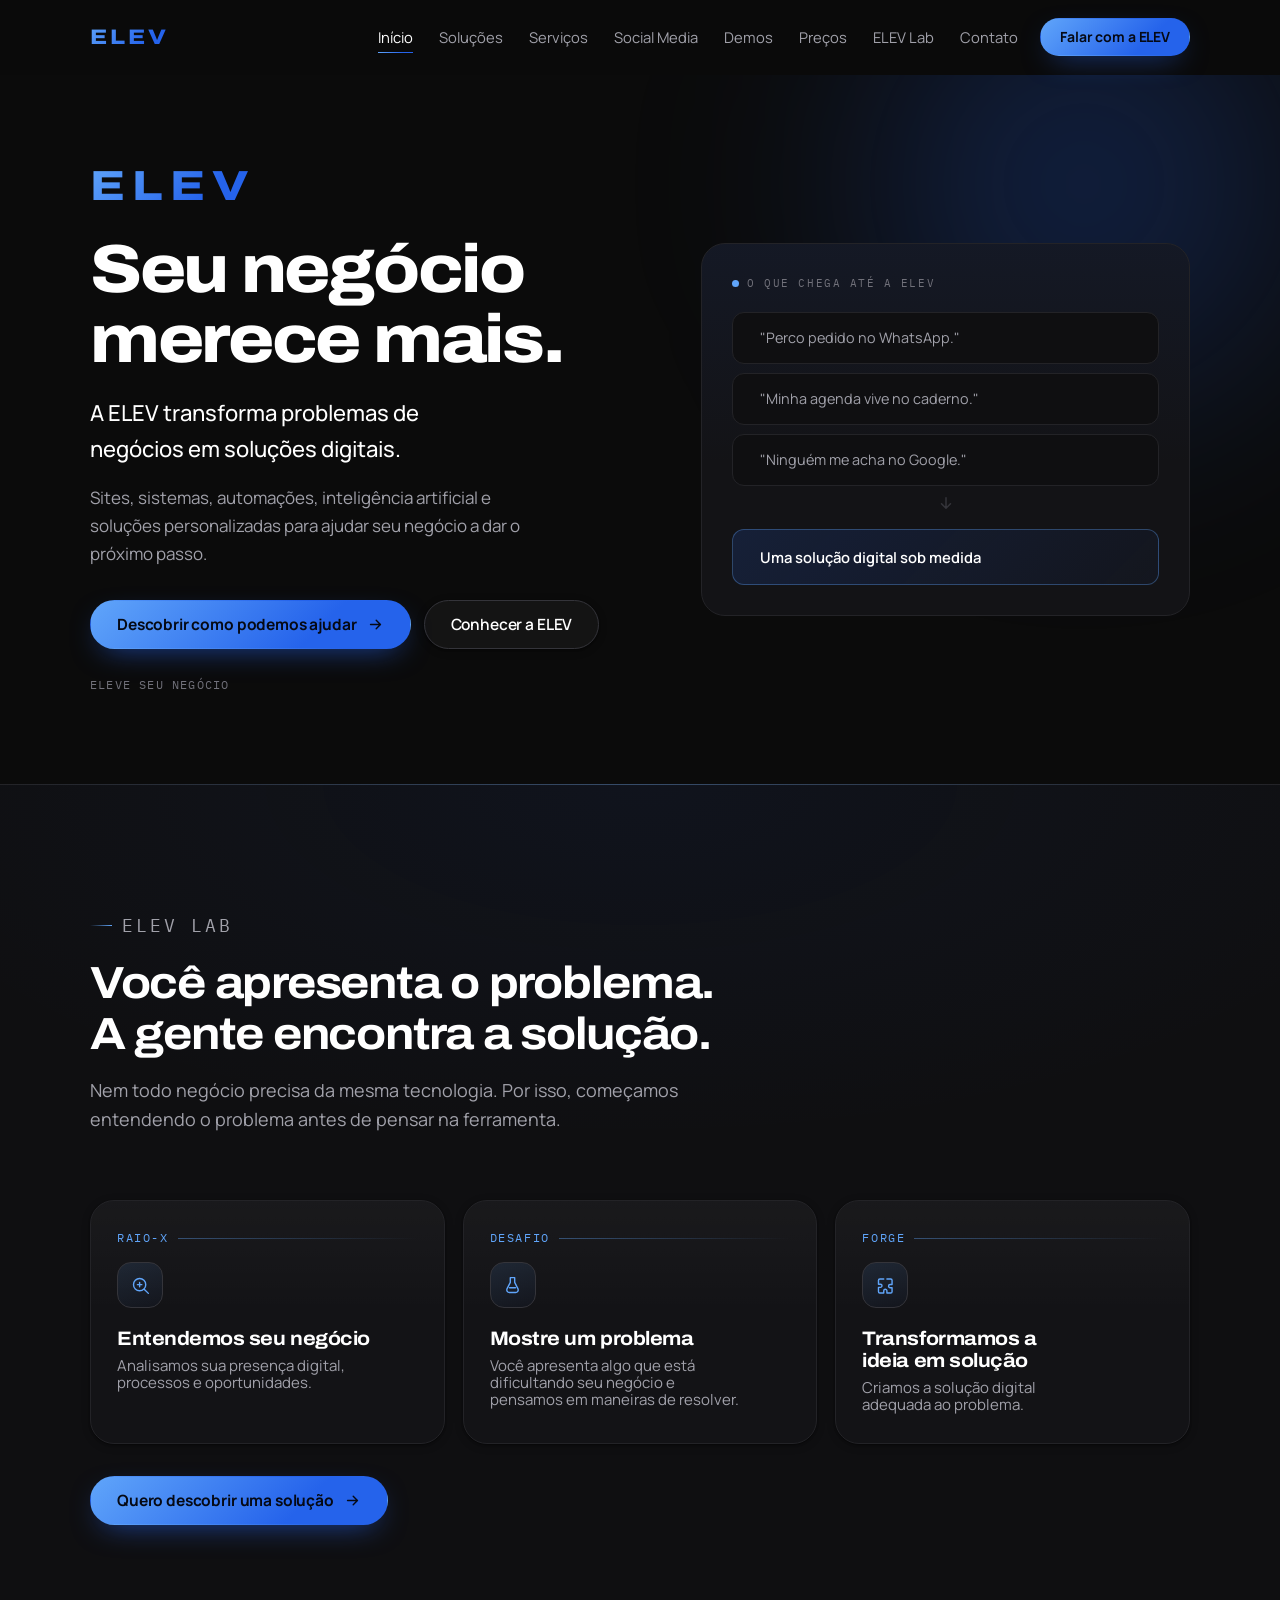
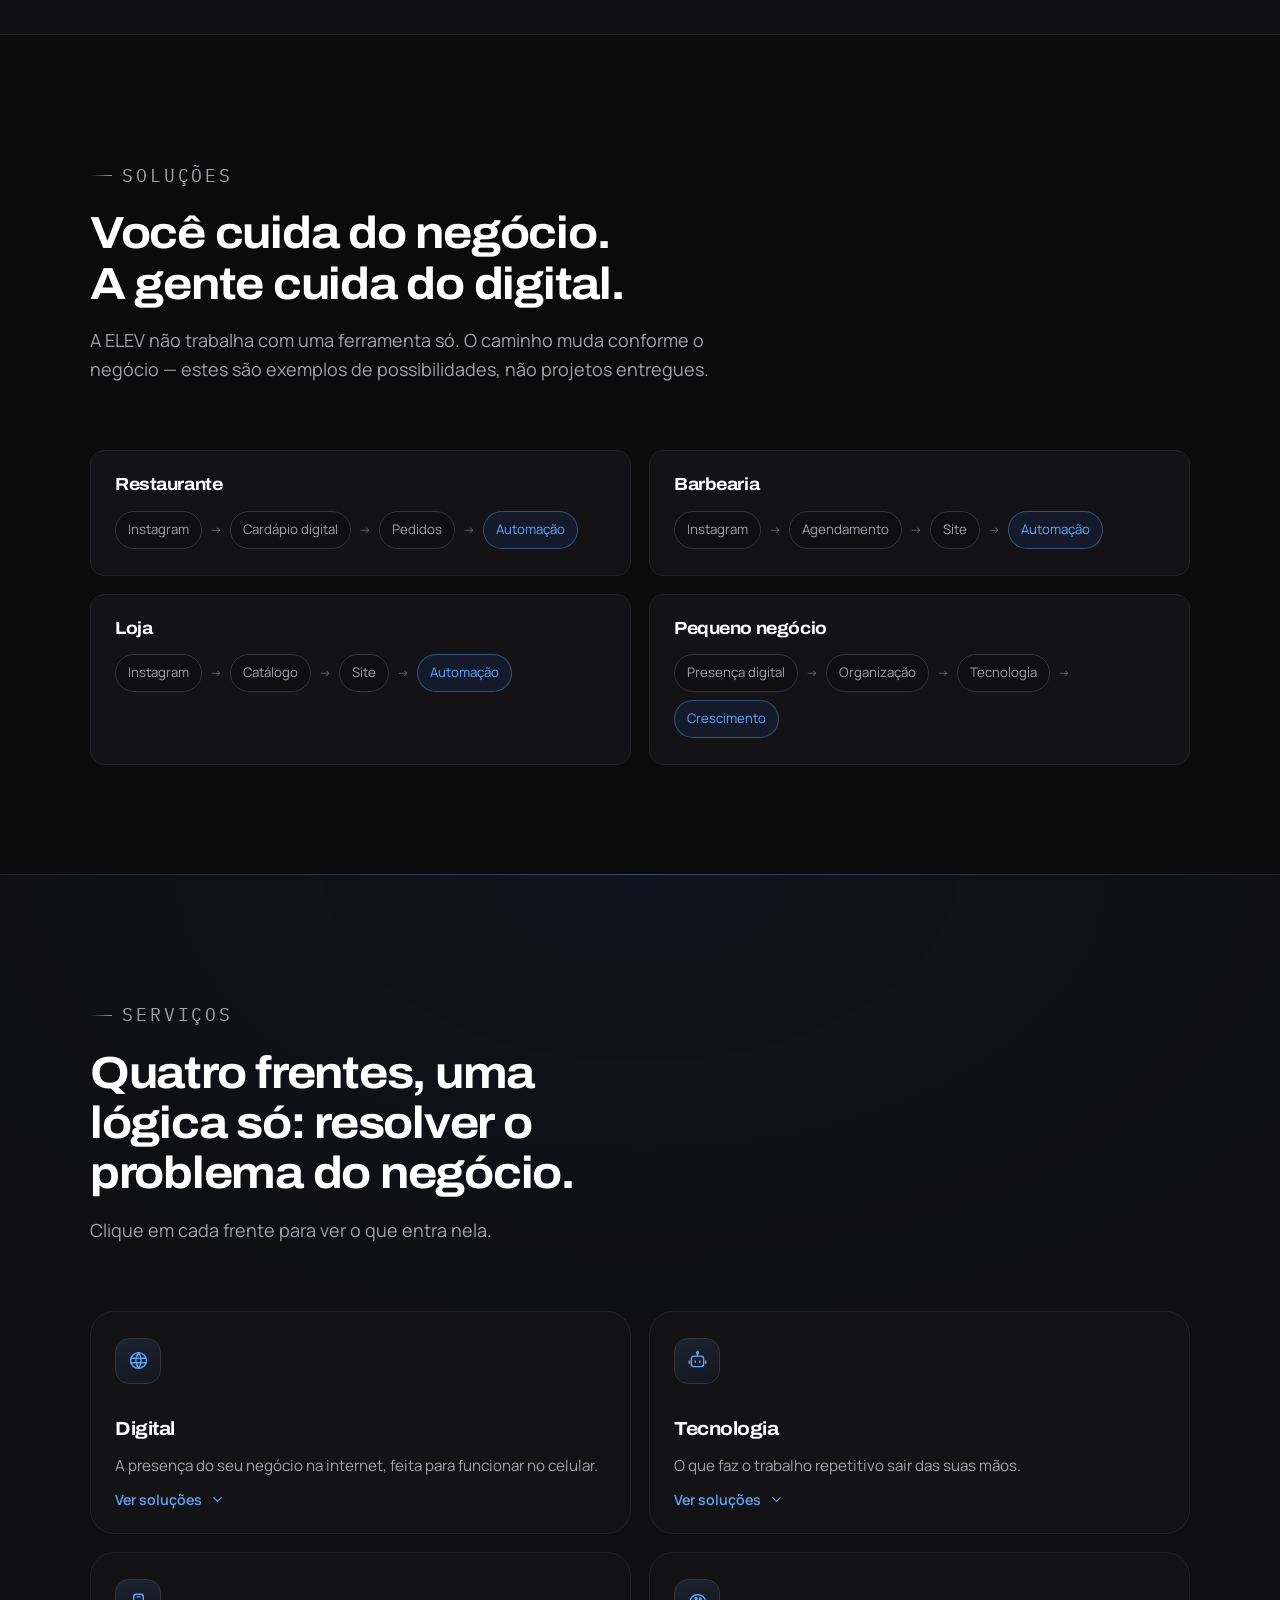
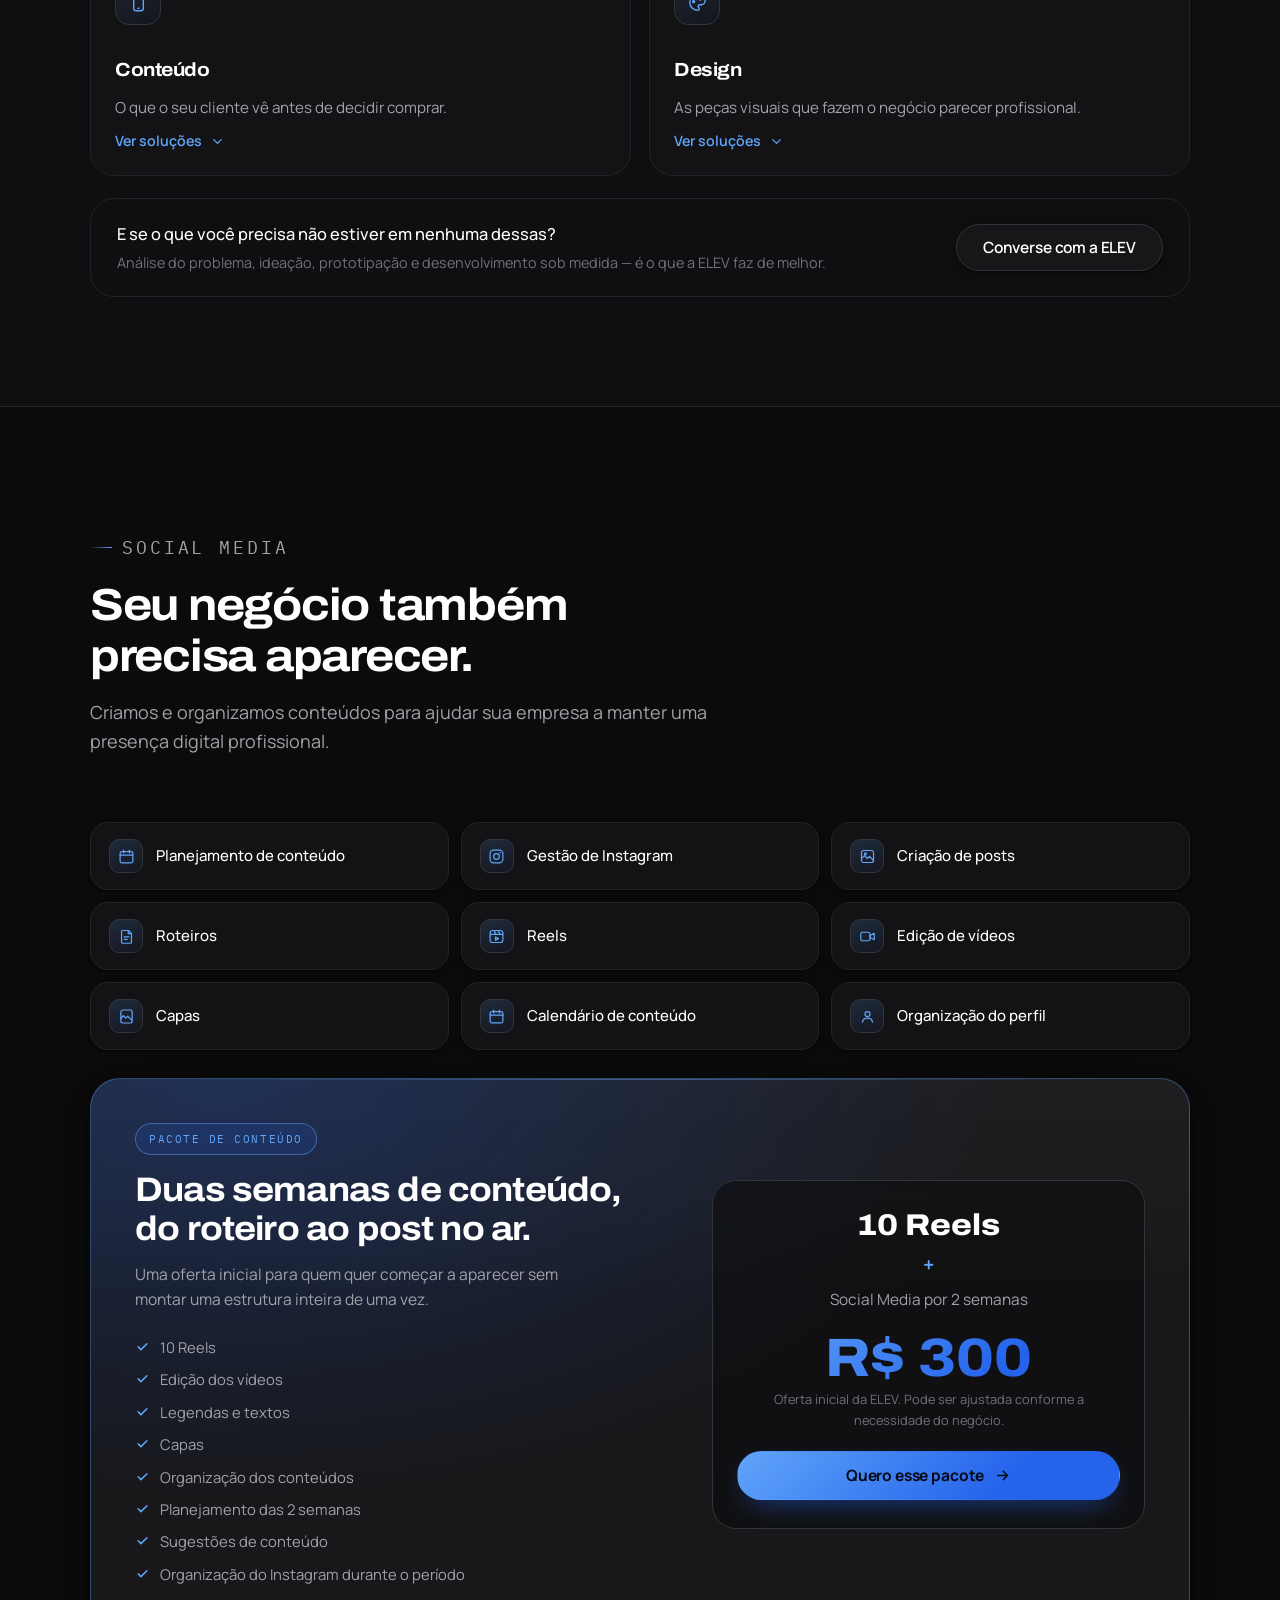
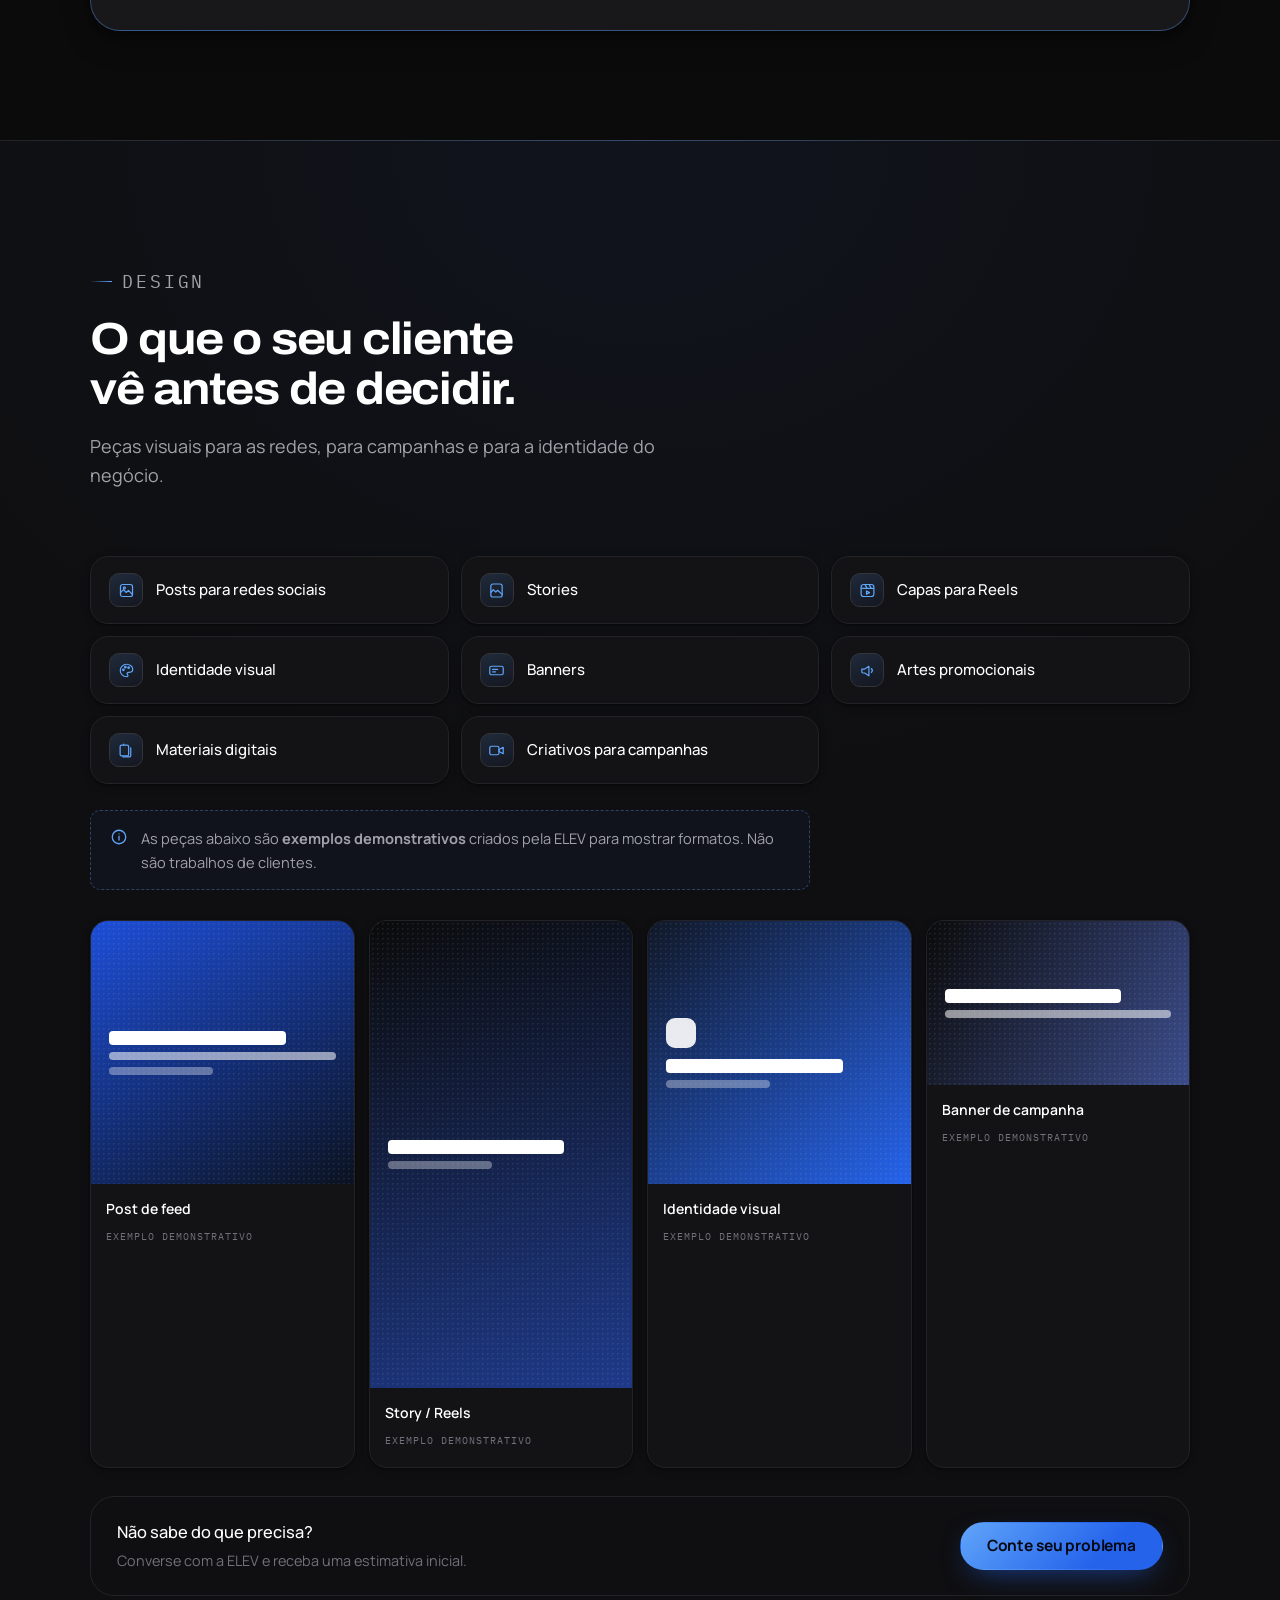
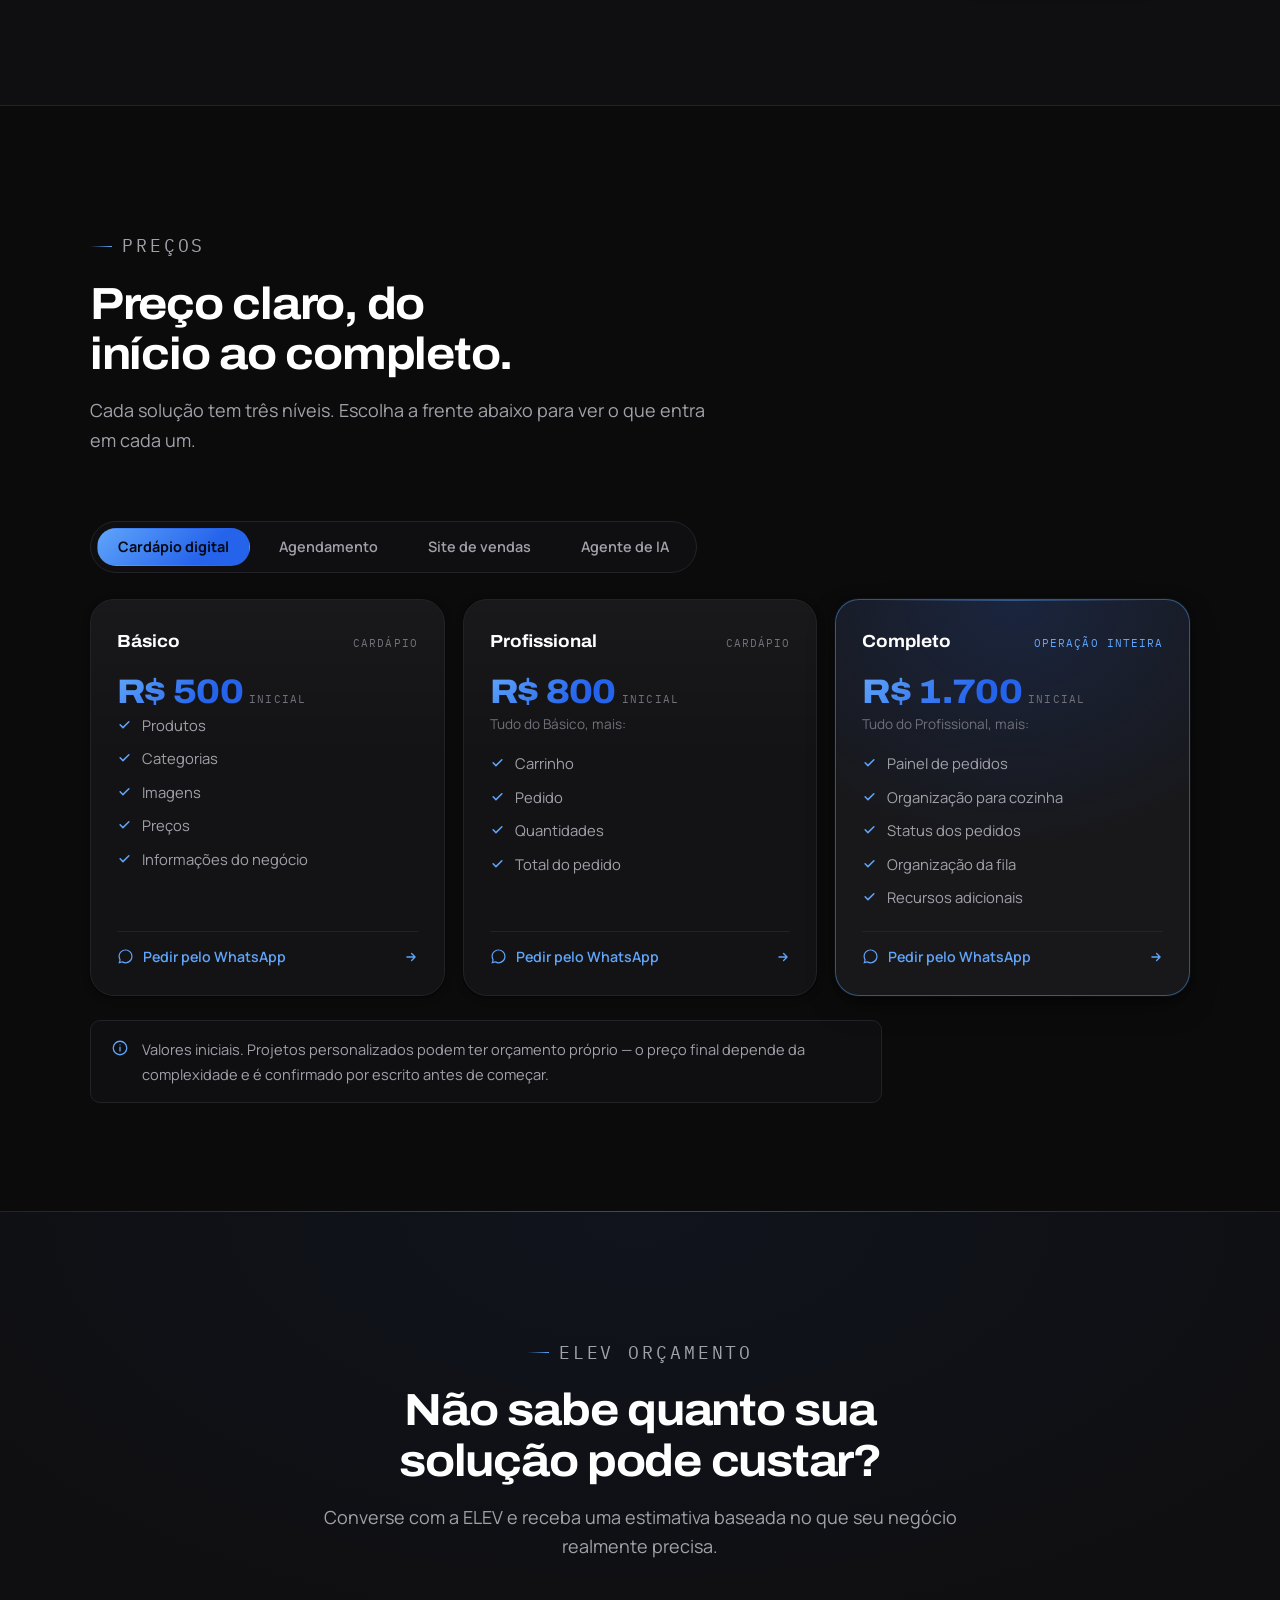
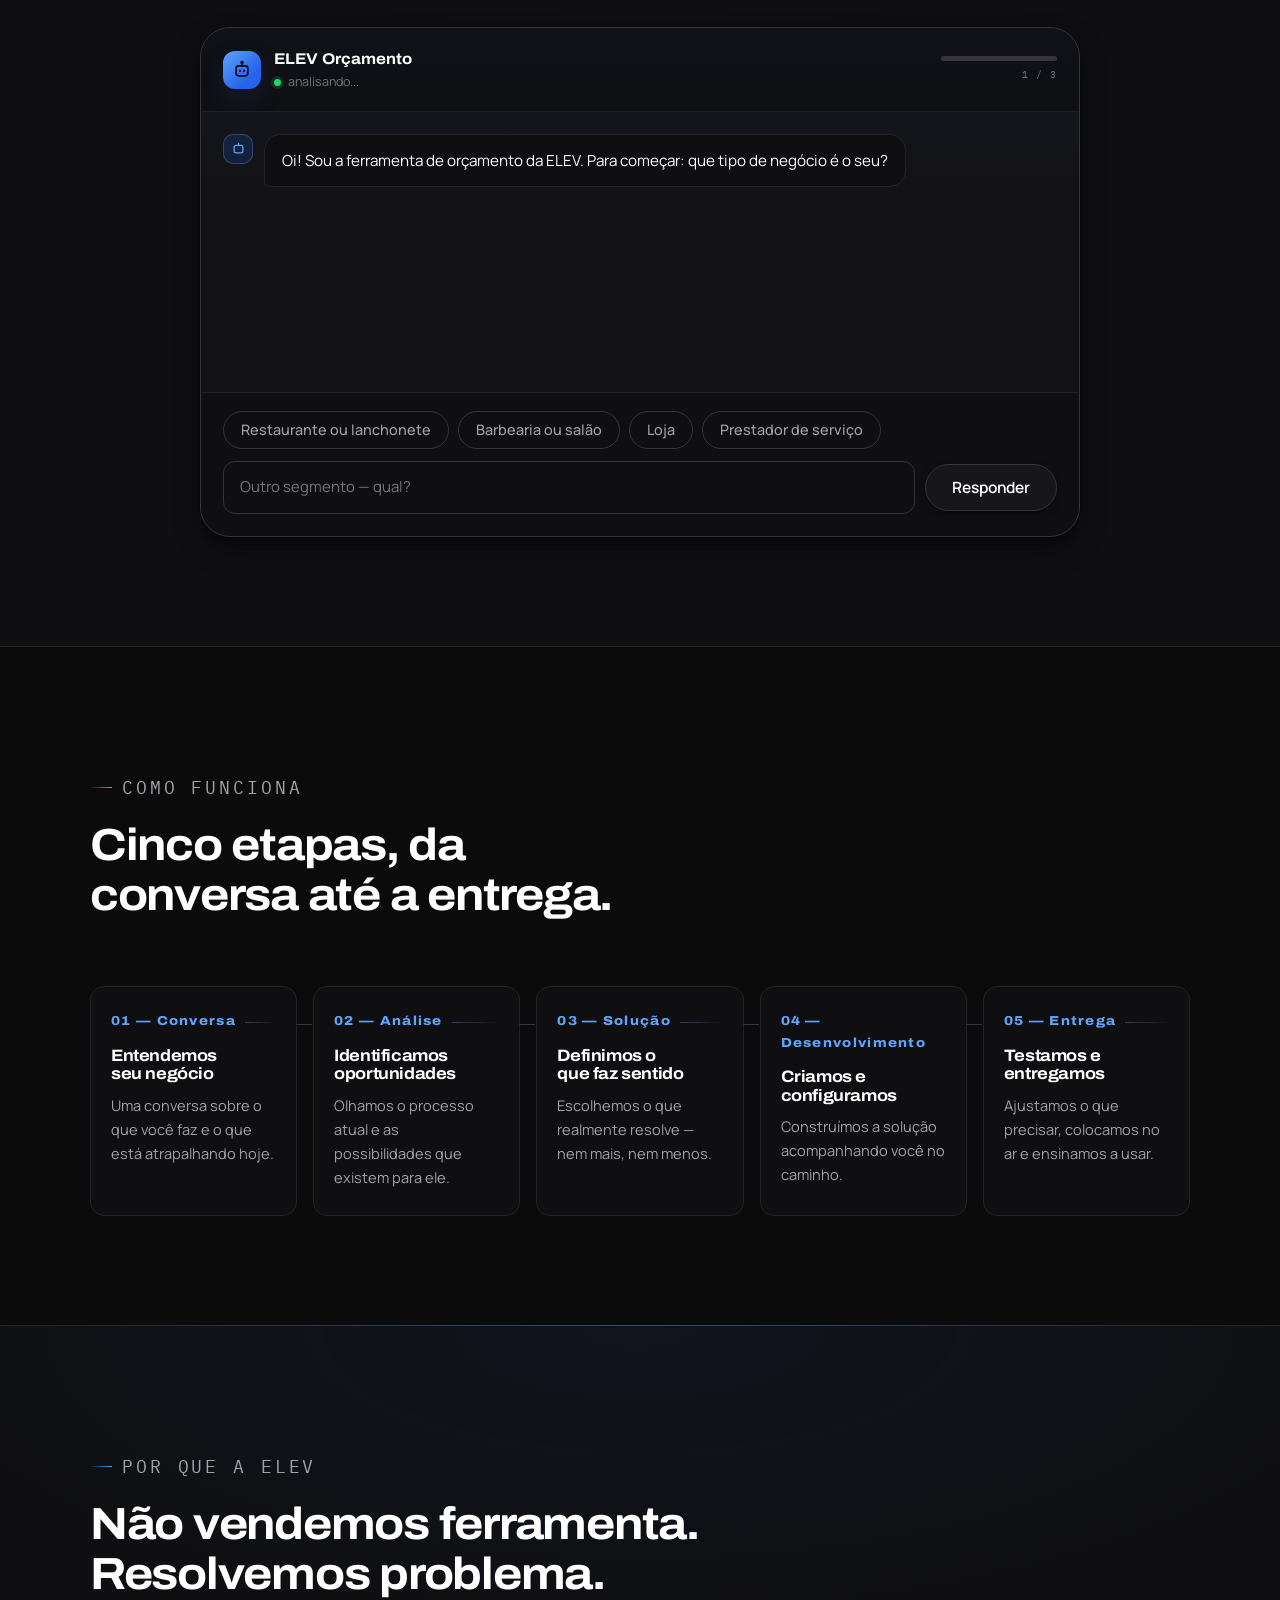
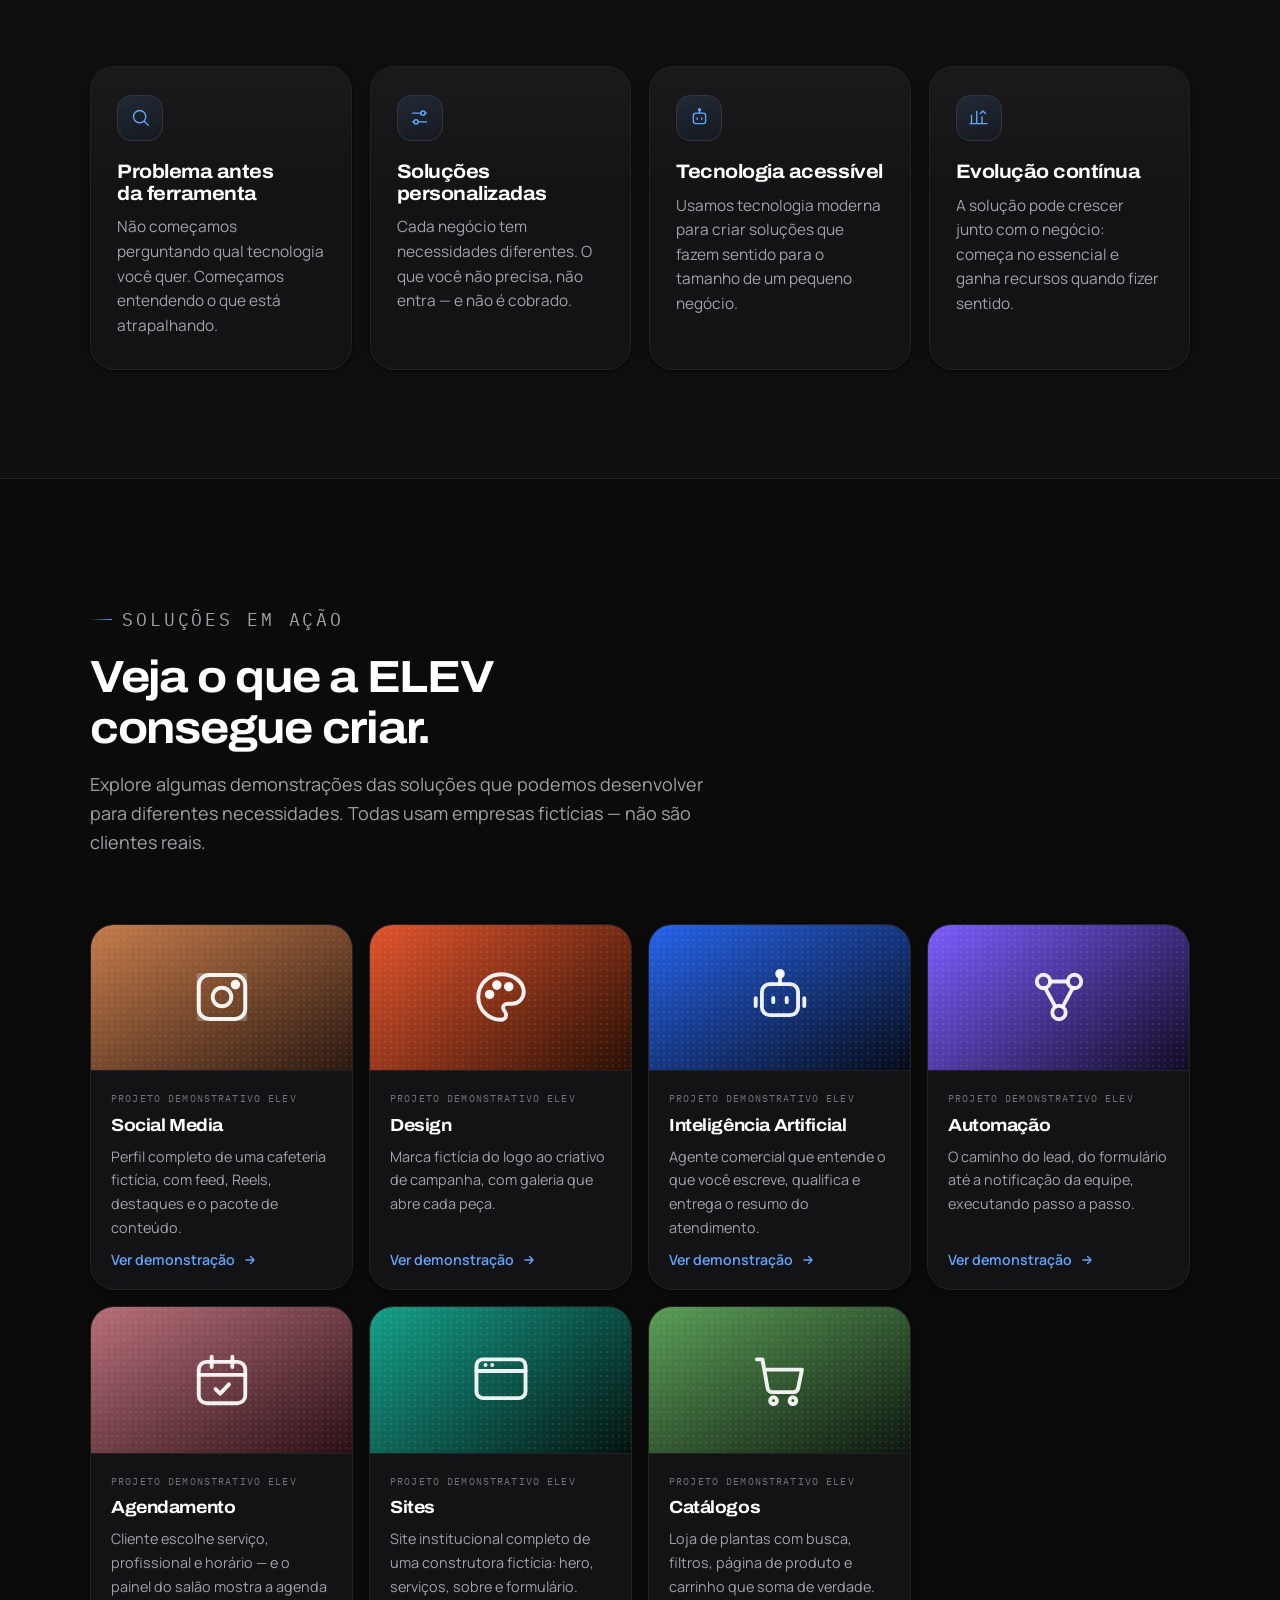
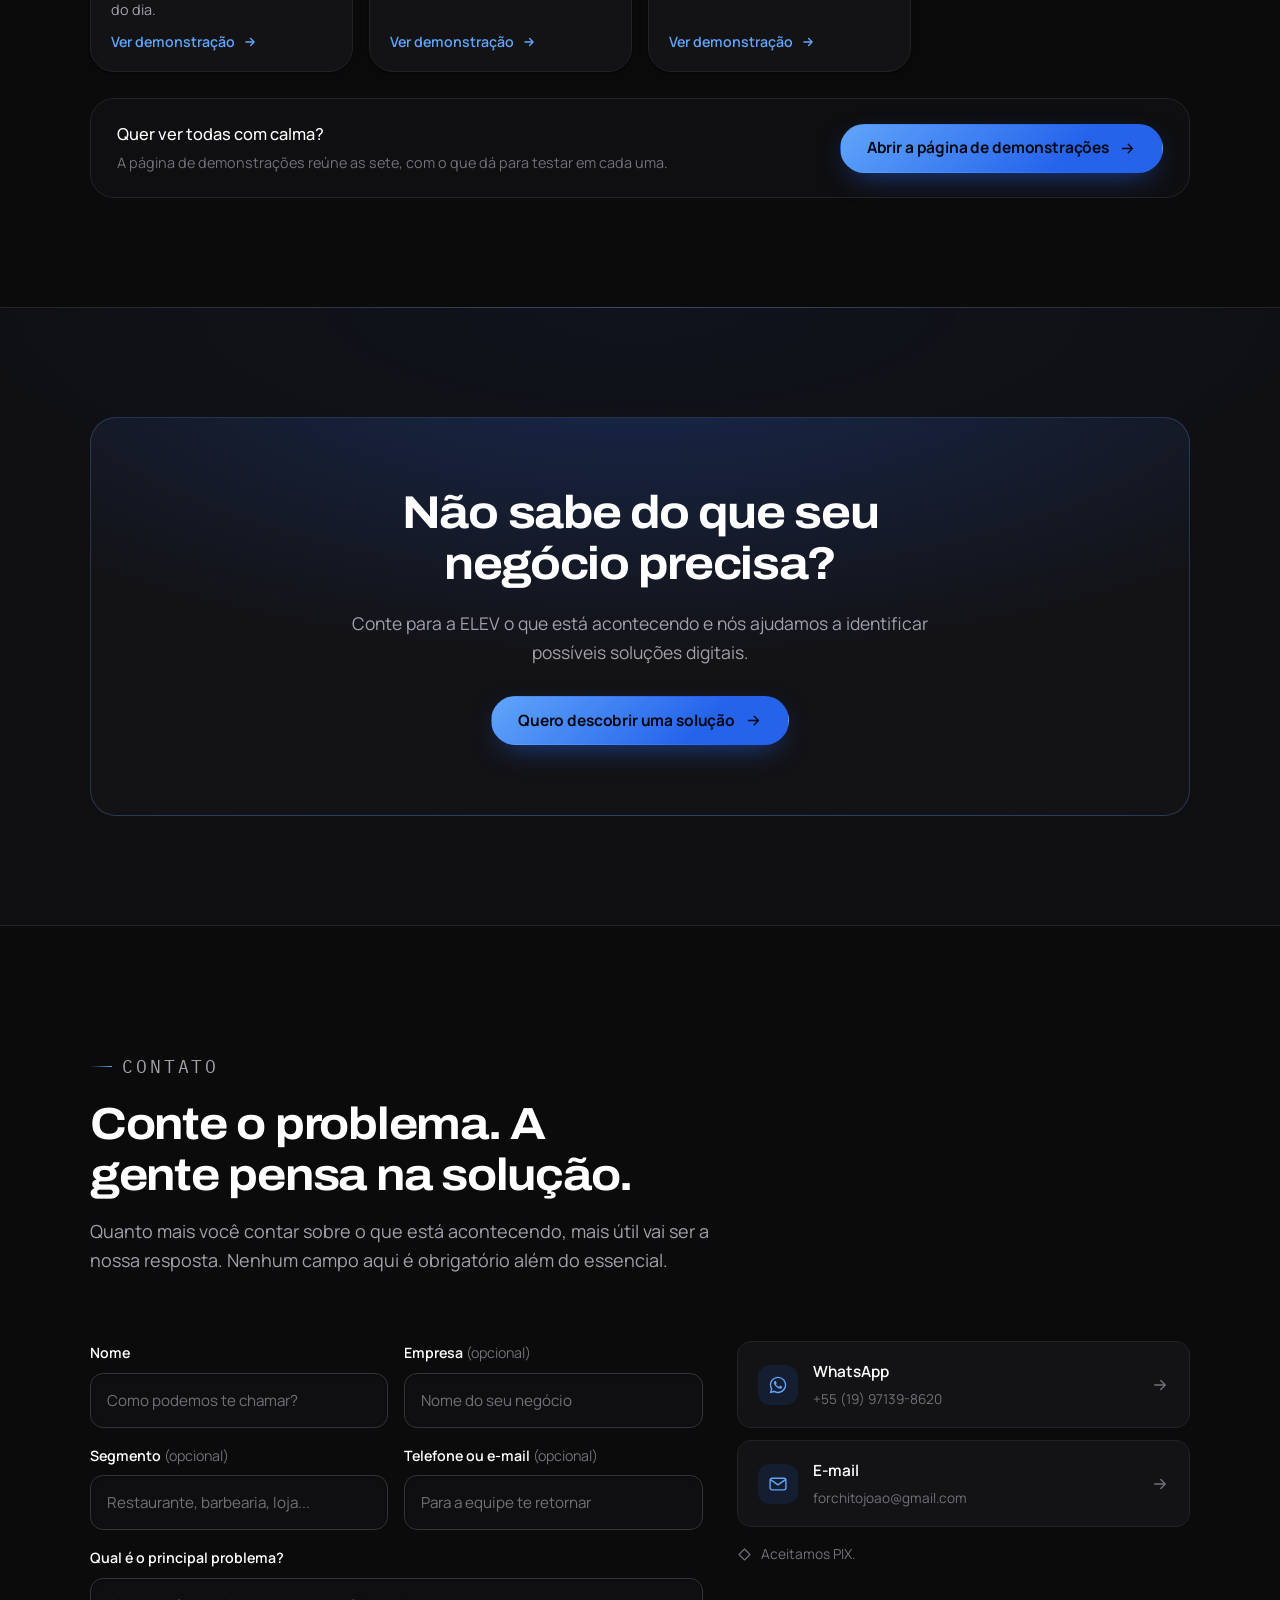
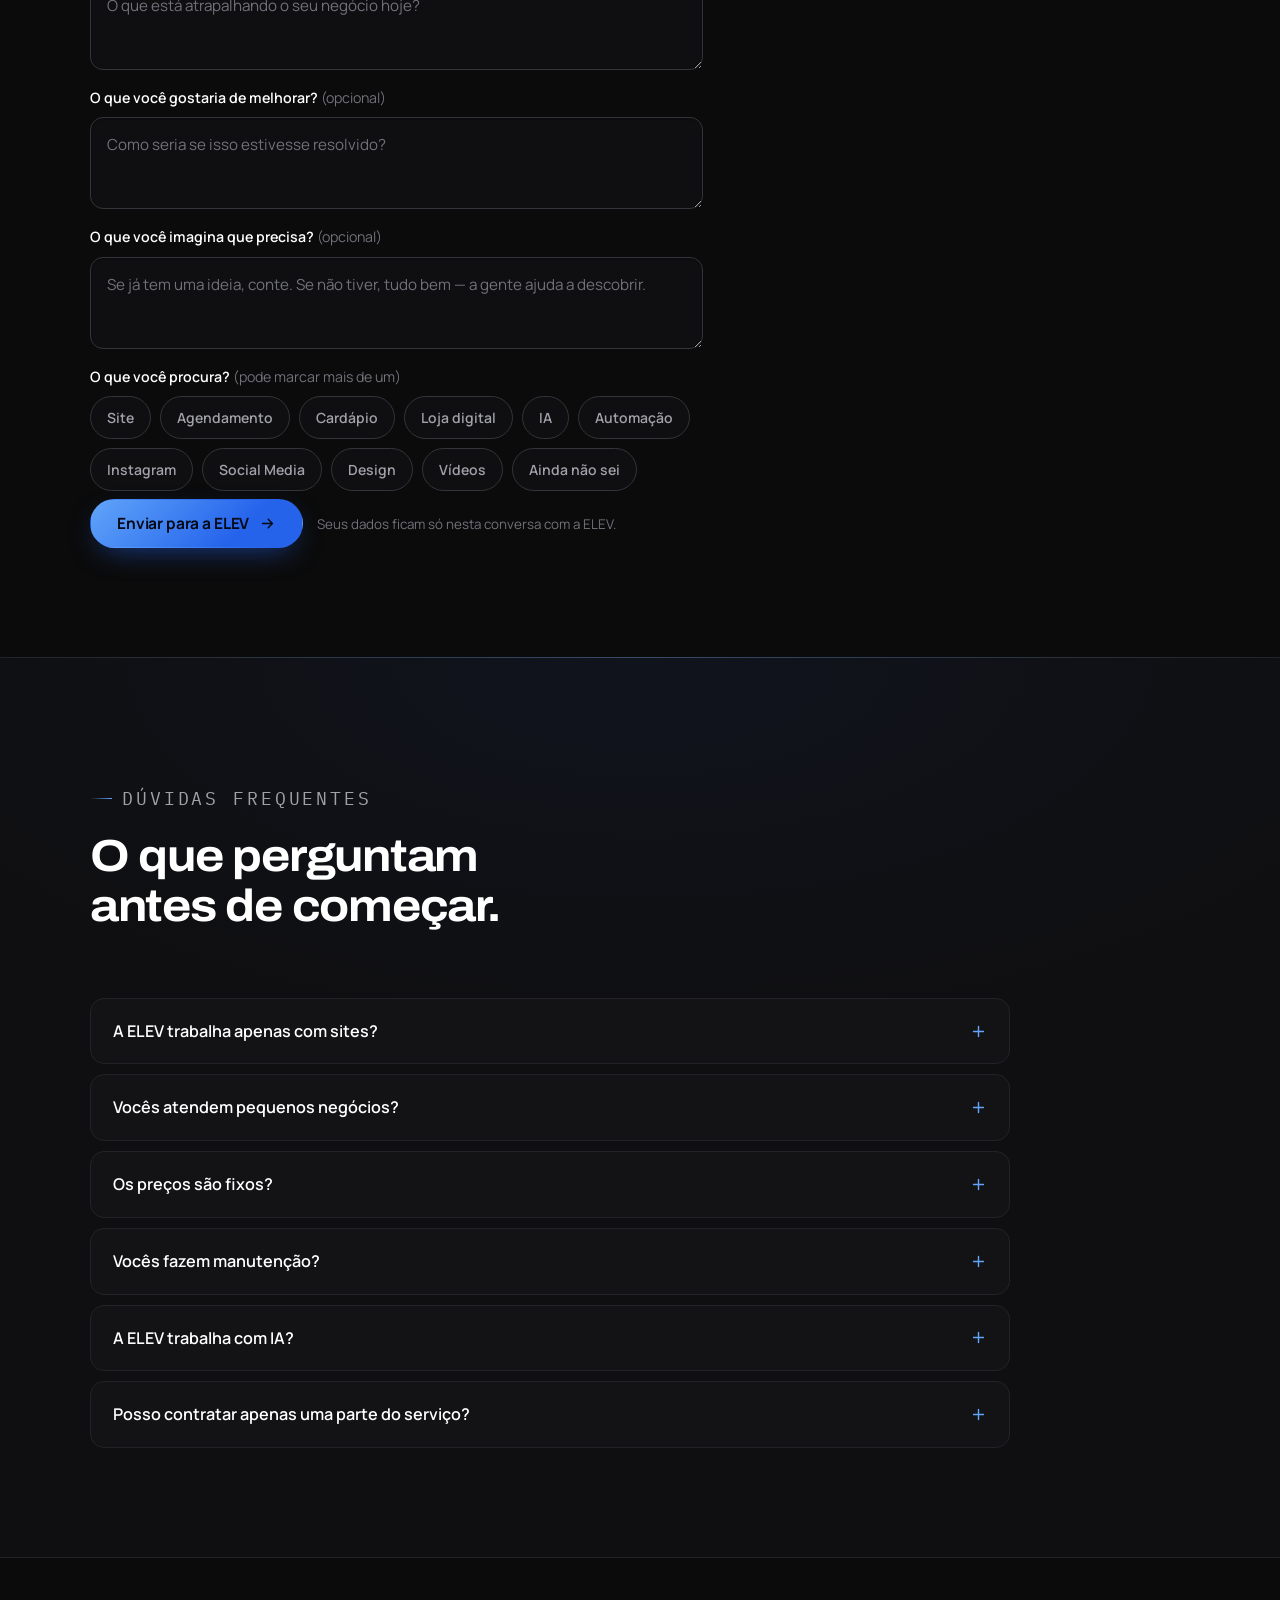
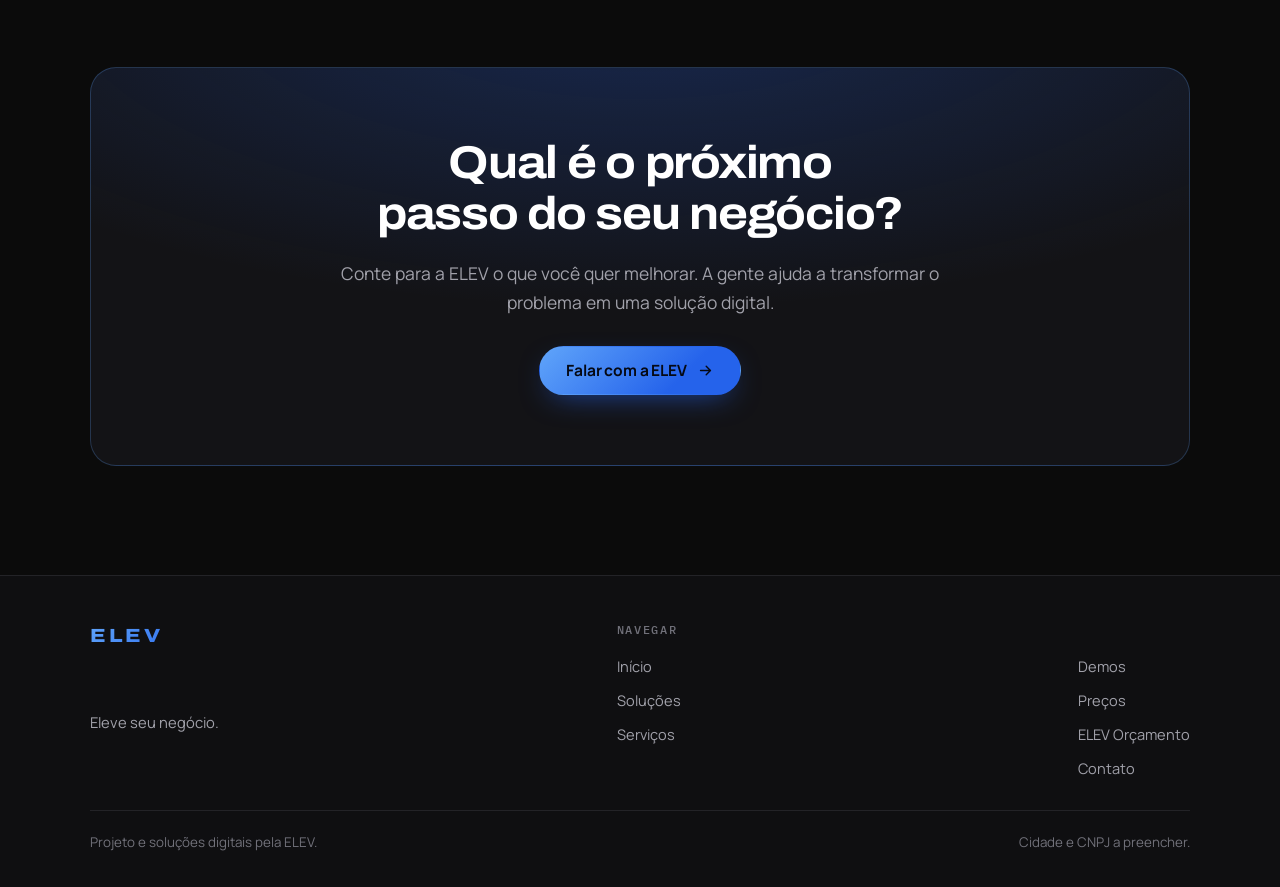
==== commit c5926ee2: "Pagina de demonstracoes reunindo as sete site/demos/index.html passa a ser o destino do item "Demos"" ====
--- a/site/index.html
+++ b/site/index.html
@@ -1093,7 +1093,7 @@
       <a href="#solucoes">Soluções</a>
       <a href="#servicos">Serviços</a>
       <a href="#social">Social Media</a>
-      <a href="#demos">Demos</a>
+      <a href="demos/index.html">Demos</a>
       <a href="#precos">Preços</a>
       <a href="#elev-lab">ELEV Lab</a>
       <a href="#contato">Contato</a>
@@ -1114,7 +1114,7 @@
     <a href="#solucoes">Soluções</a>
     <a href="#servicos">Serviços</a>
     <a href="#social">Social Media</a>
-    <a href="#demos">Demos</a>
+    <a href="demos/index.html">Demos</a>
     <a href="#precos">Preços</a>
     <a href="#elev-lab">ELEV Lab</a>
     <a href="#contato">Contato</a>
@@ -1804,8 +1804,11 @@
     </div>
 
     <div class="chamada reveal" style="margin-top:26px">
-      <p>Não sabe do que precisa?<span>Conte seu problema e receba uma estimativa inicial.</span></p>
-      <a class="btn btn-primary" href="#orcamento">Converse com a ELEV</a>
+      <p>Quer ver todas com calma?<span>A página de demonstrações reúne as sete, com o que dá para testar em cada uma.</span></p>
+      <a class="btn btn-primary" href="demos/index.html">
+        Abrir a página de demonstrações
+        <svg viewBox="0 0 24 24" fill="none" stroke="currentColor" stroke-width="2" stroke-linecap="round" stroke-linejoin="round"><path d="M5 12h13M13 6l6 6-6 6"/></svg>
+      </a>
     </div>
   </div>
 </section>
@@ -1999,7 +2002,7 @@
       </nav>
       <nav class="footer-links" aria-label="Rodapé — continuação">
         <b>&nbsp;</b>
-        <a href="#demos">Demos</a>
+        <a href="demos/index.html">Demos</a>
         <a href="#precos">Preços</a>
         <a href="#orcamento">ELEV Orçamento</a>
         <a href="#contato">Contato</a>
@@ -2678,7 +2681,11 @@
   });
 
   /* ---- seção ativa no menu ----------------------------------------- */
-  const links = Array.prototype.slice.call(d.querySelectorAll(".nav a"));
+  /* so os itens de ancora viram observadores: o menu tambem tem link de pagina
+     (demos/index.html), que nao e um seletor CSS valido */
+  const links = Array.prototype.slice.call(d.querySelectorAll(".nav a")).filter(function (a) {
+    return (a.getAttribute("href") || "").charAt(0) === "#";
+  });
   const secoes = links.map(function (a) { return d.querySelector(a.getAttribute("href")); }).filter(Boolean);
   if ("IntersectionObserver" in window && secoes.length) {
     const obsSec = new IntersectionObserver(function (entradas) {
